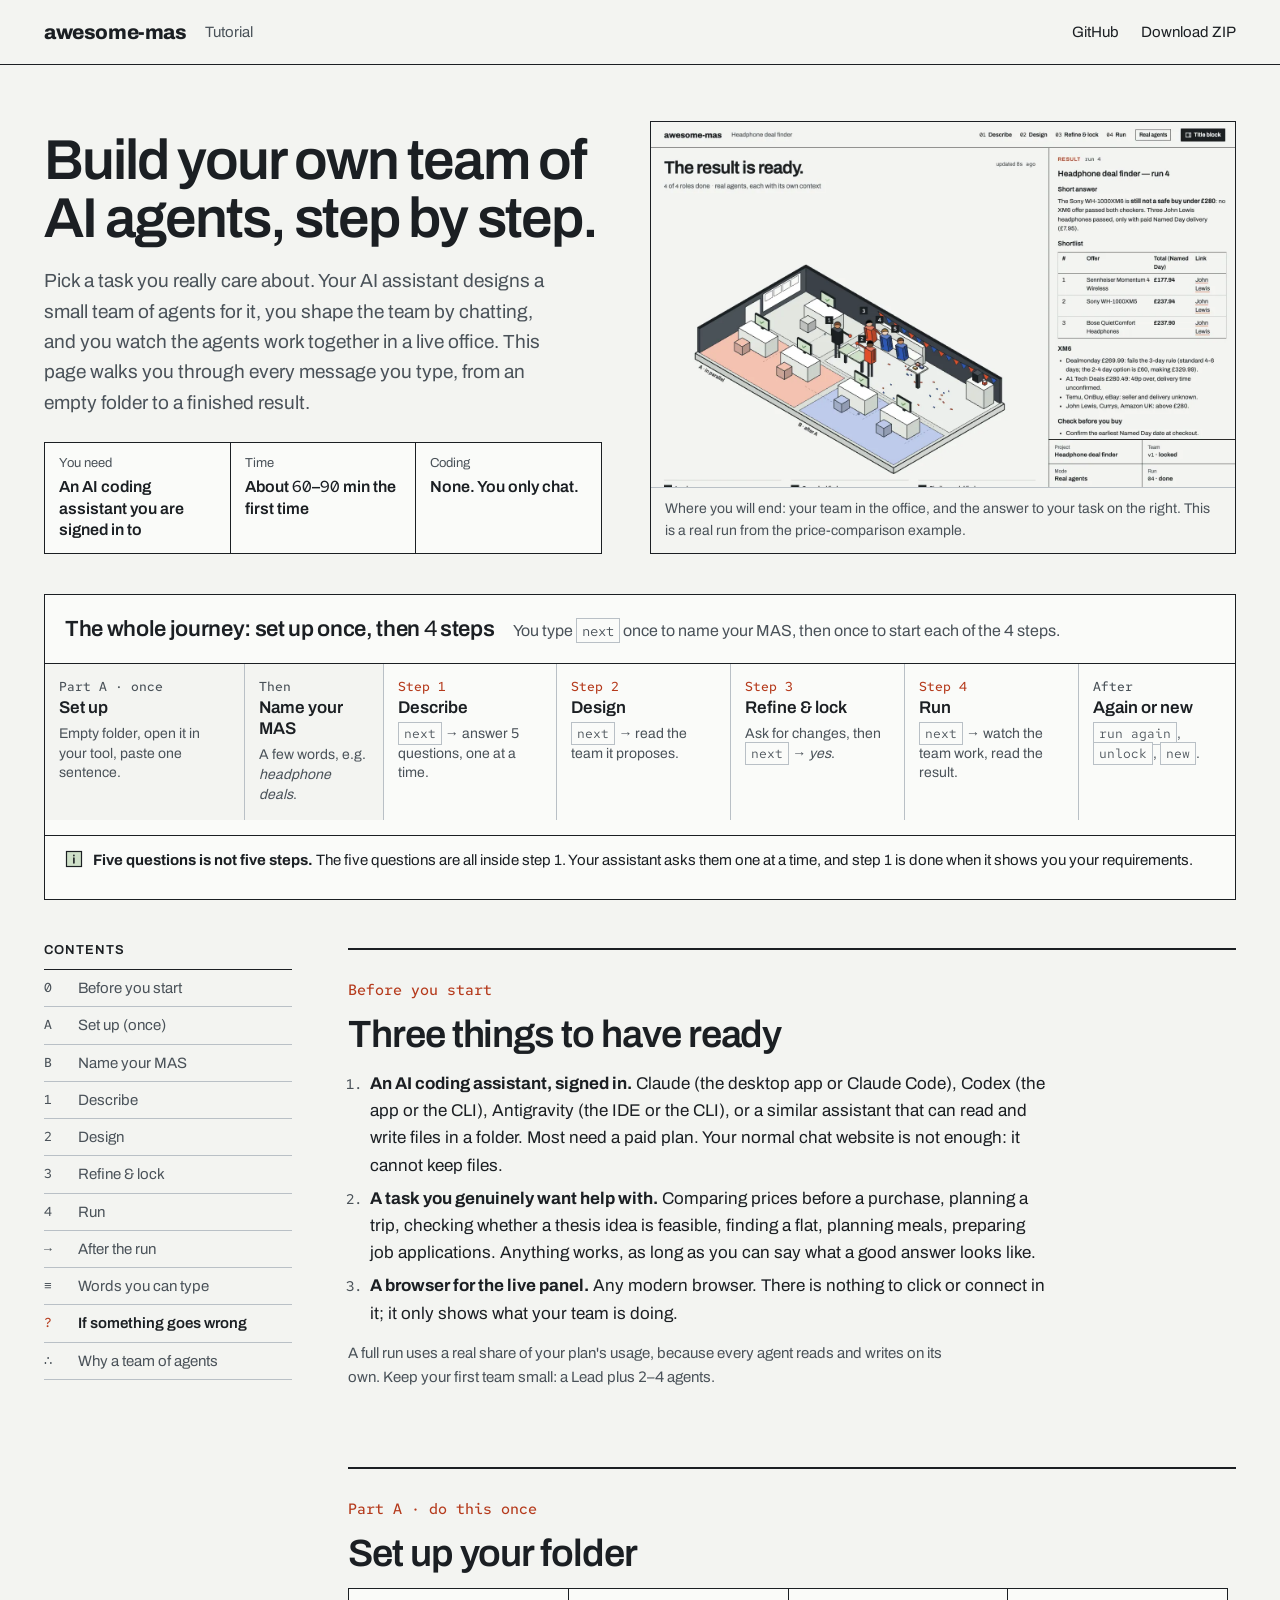
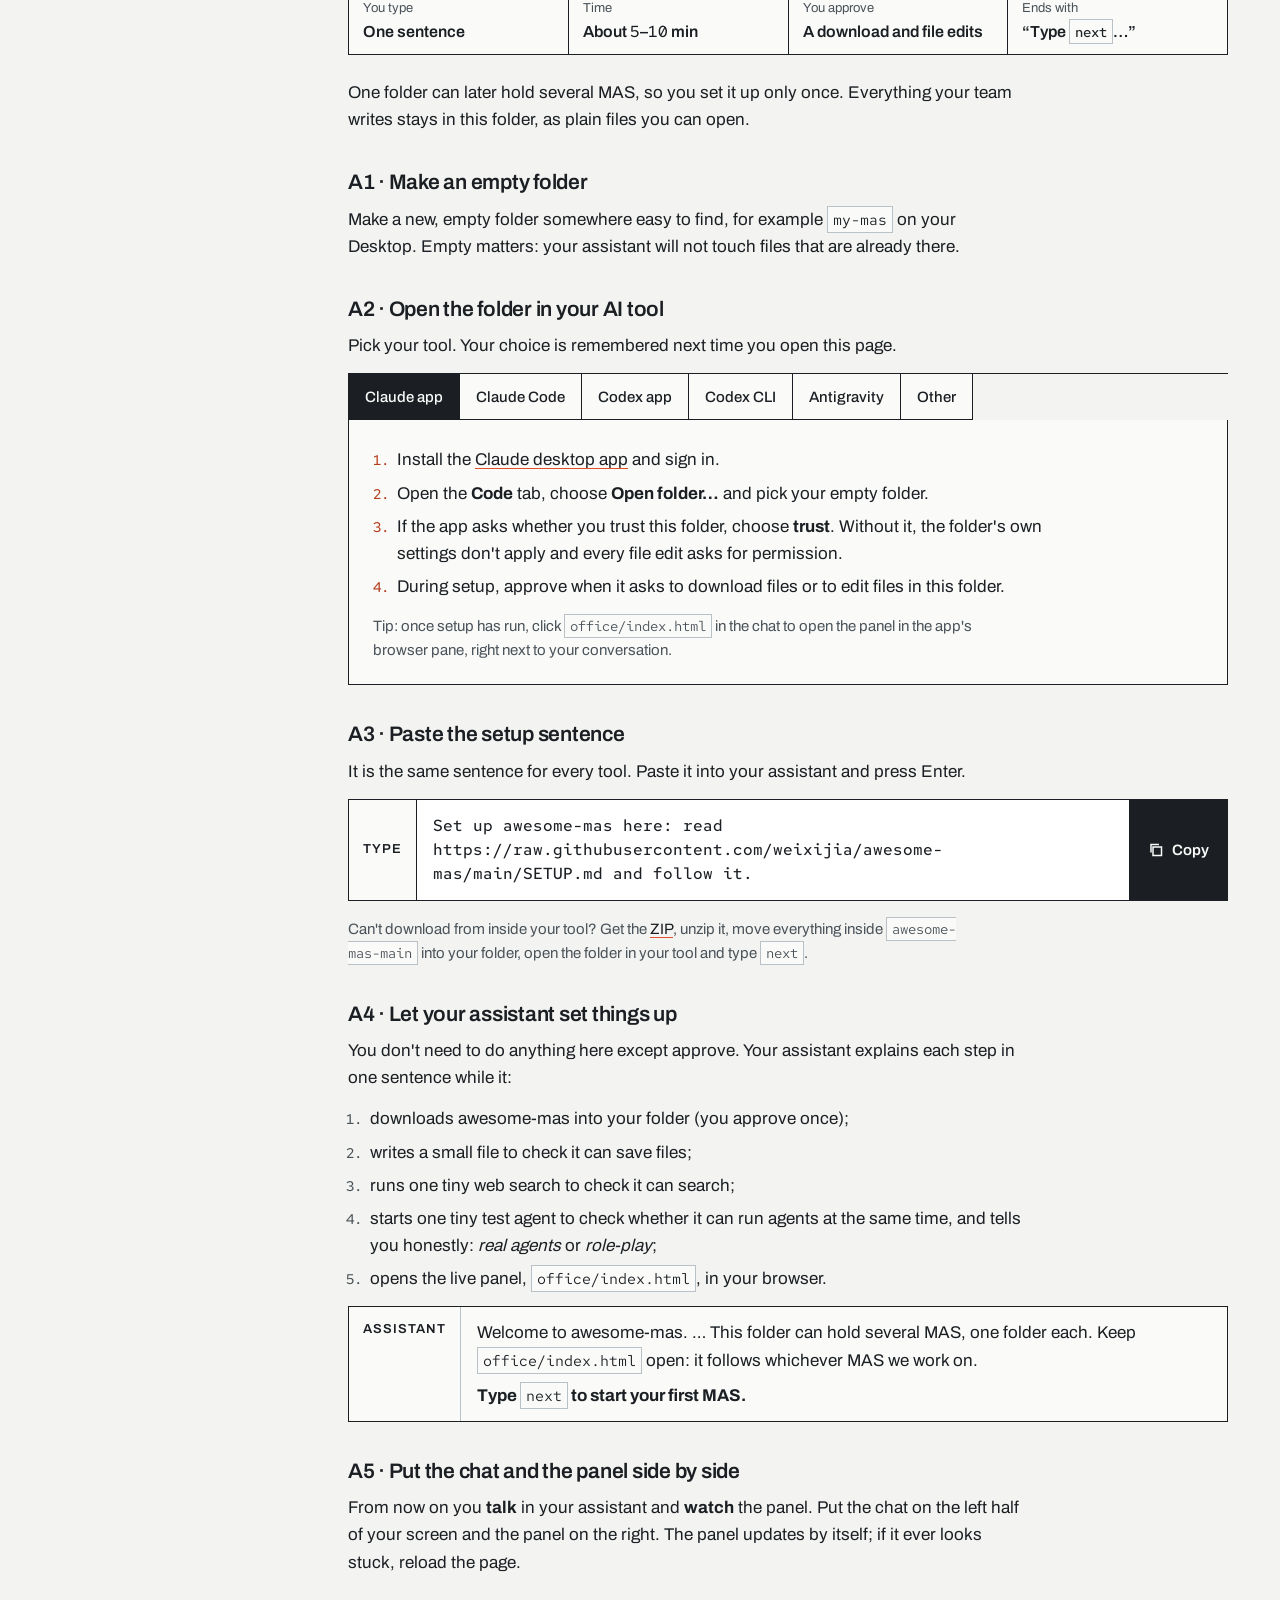
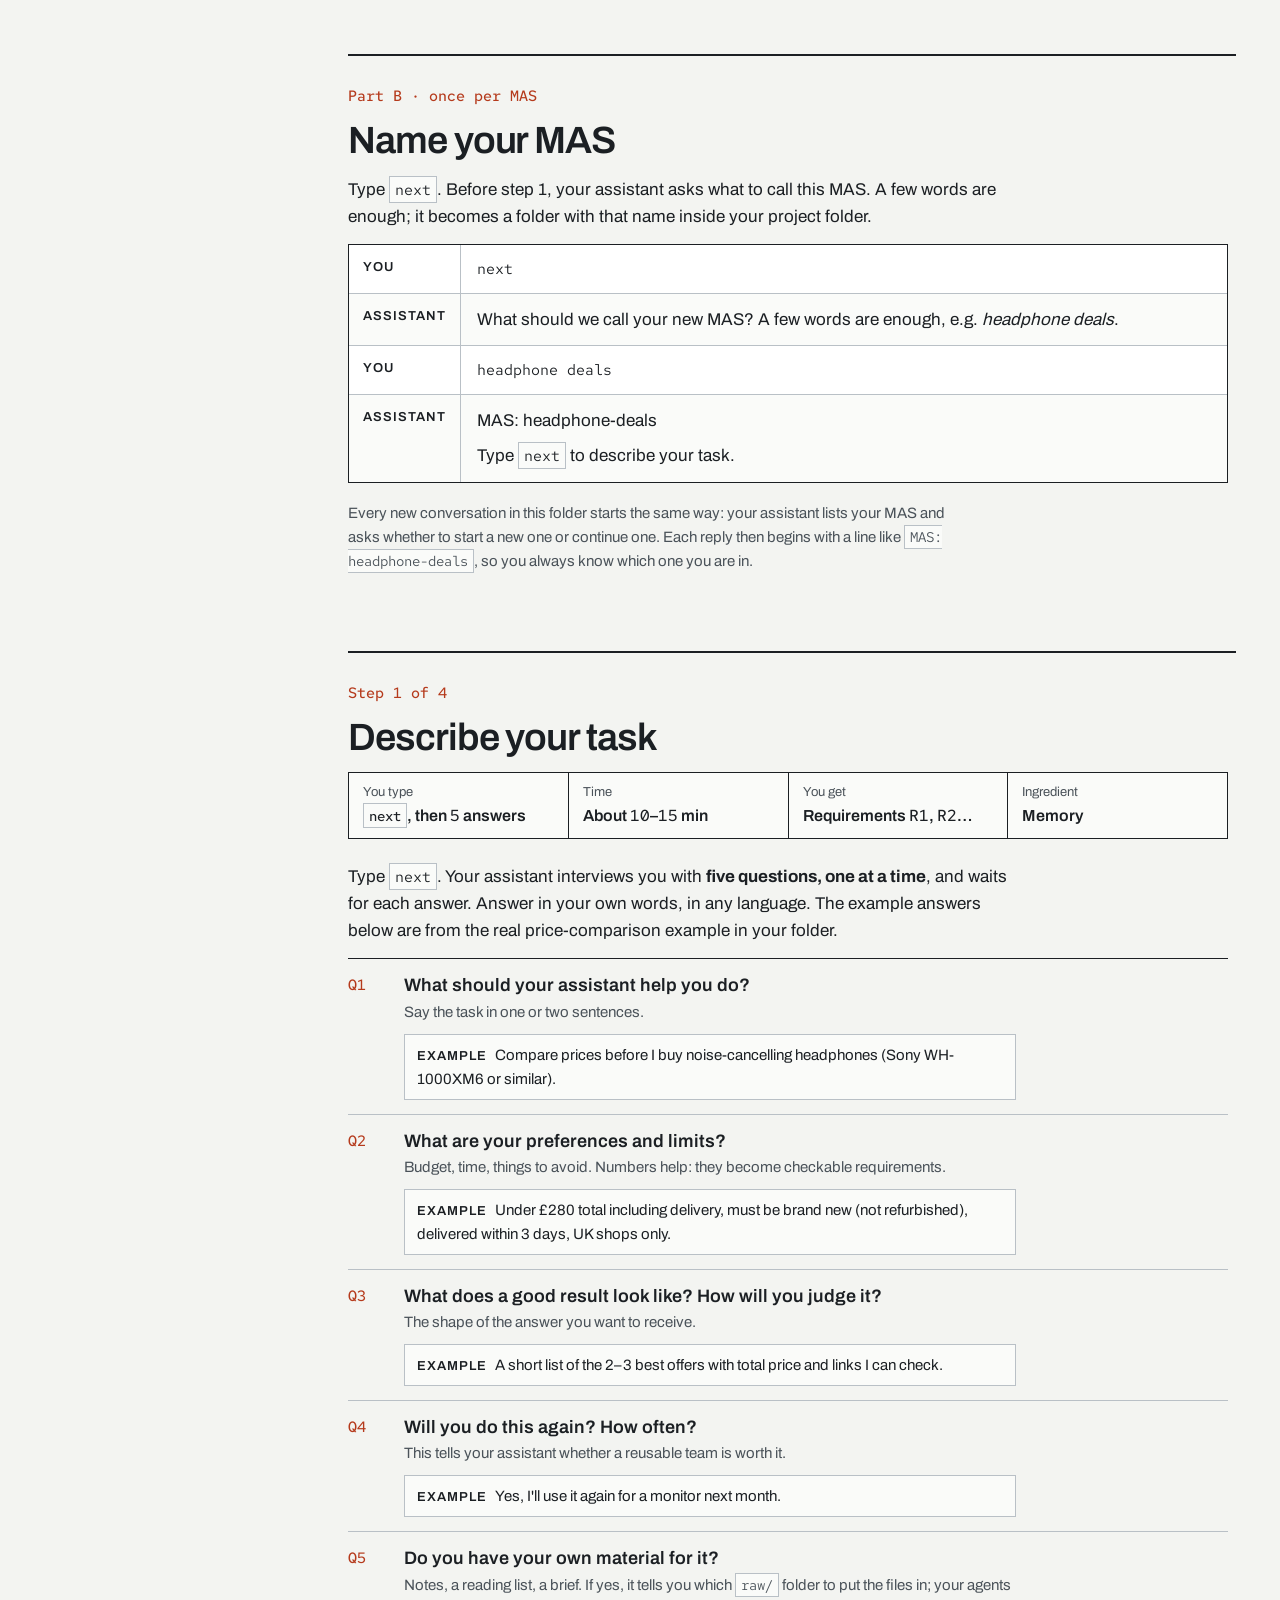
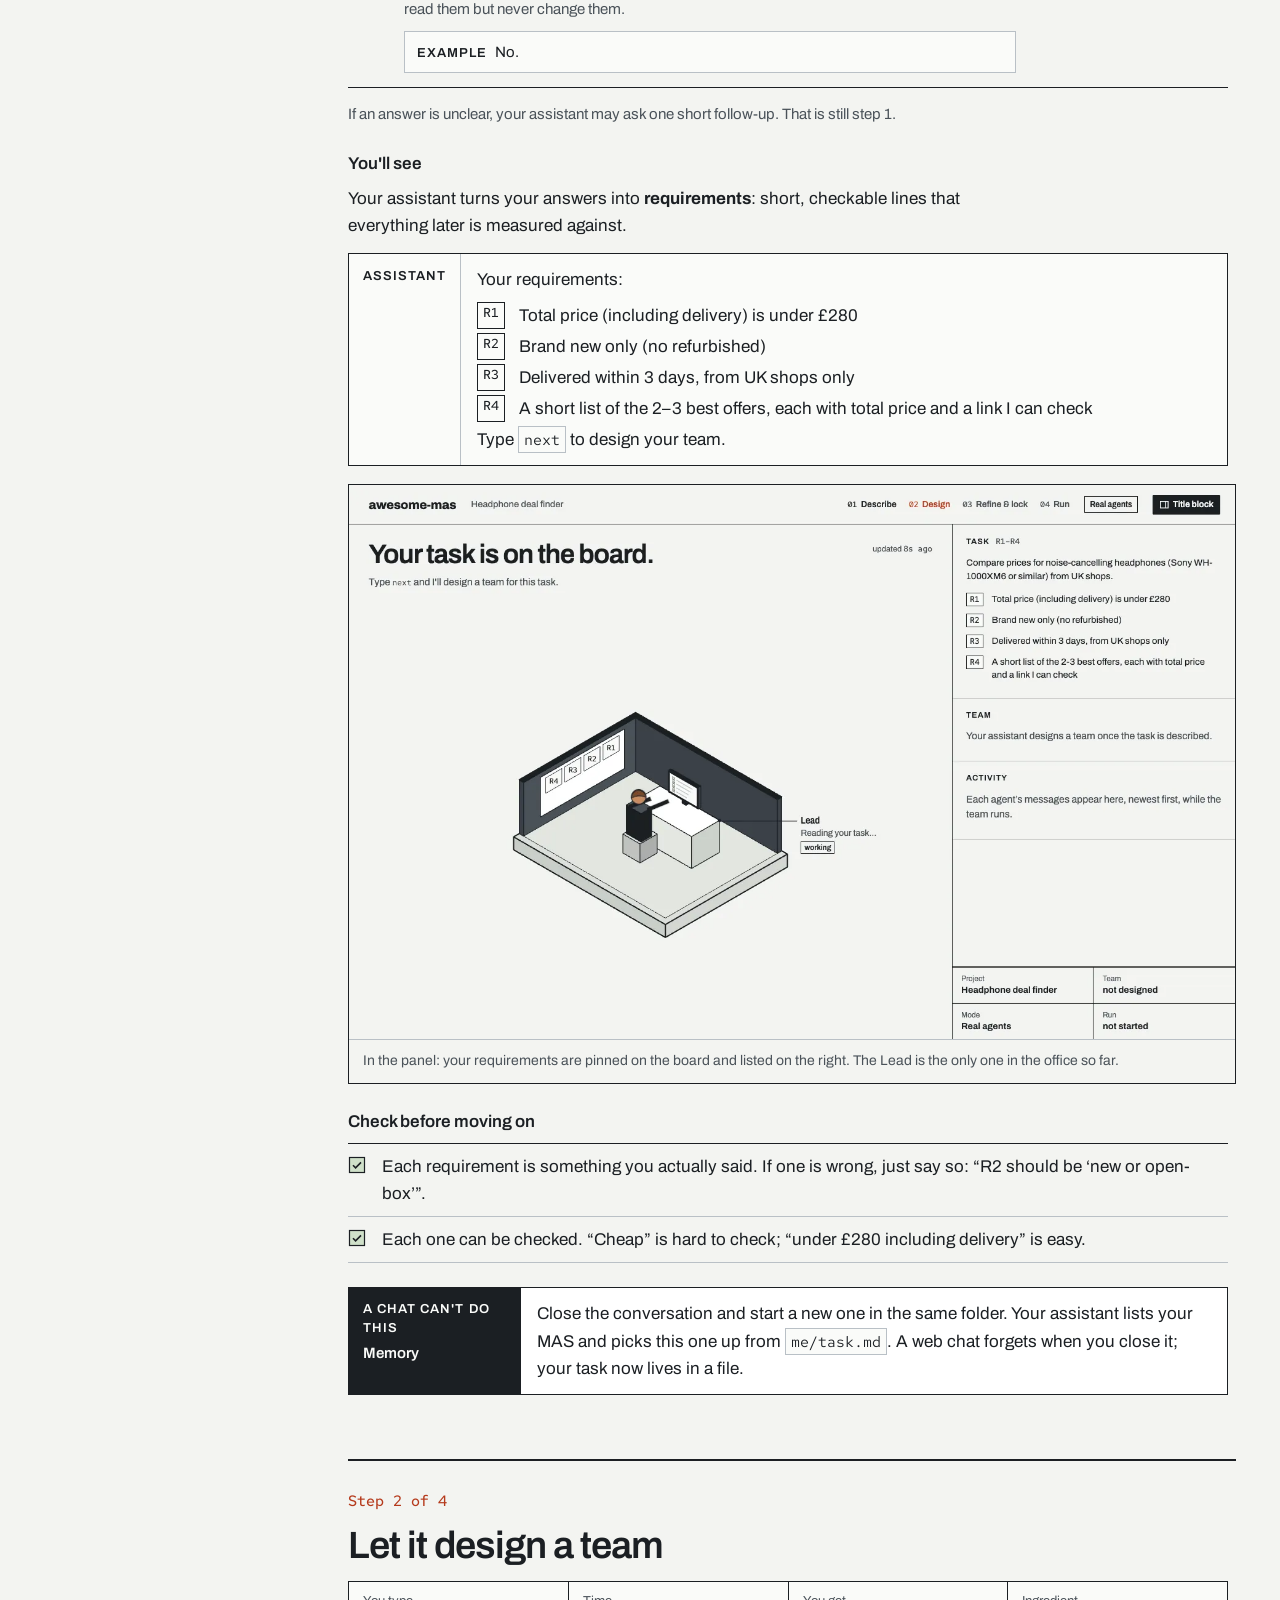
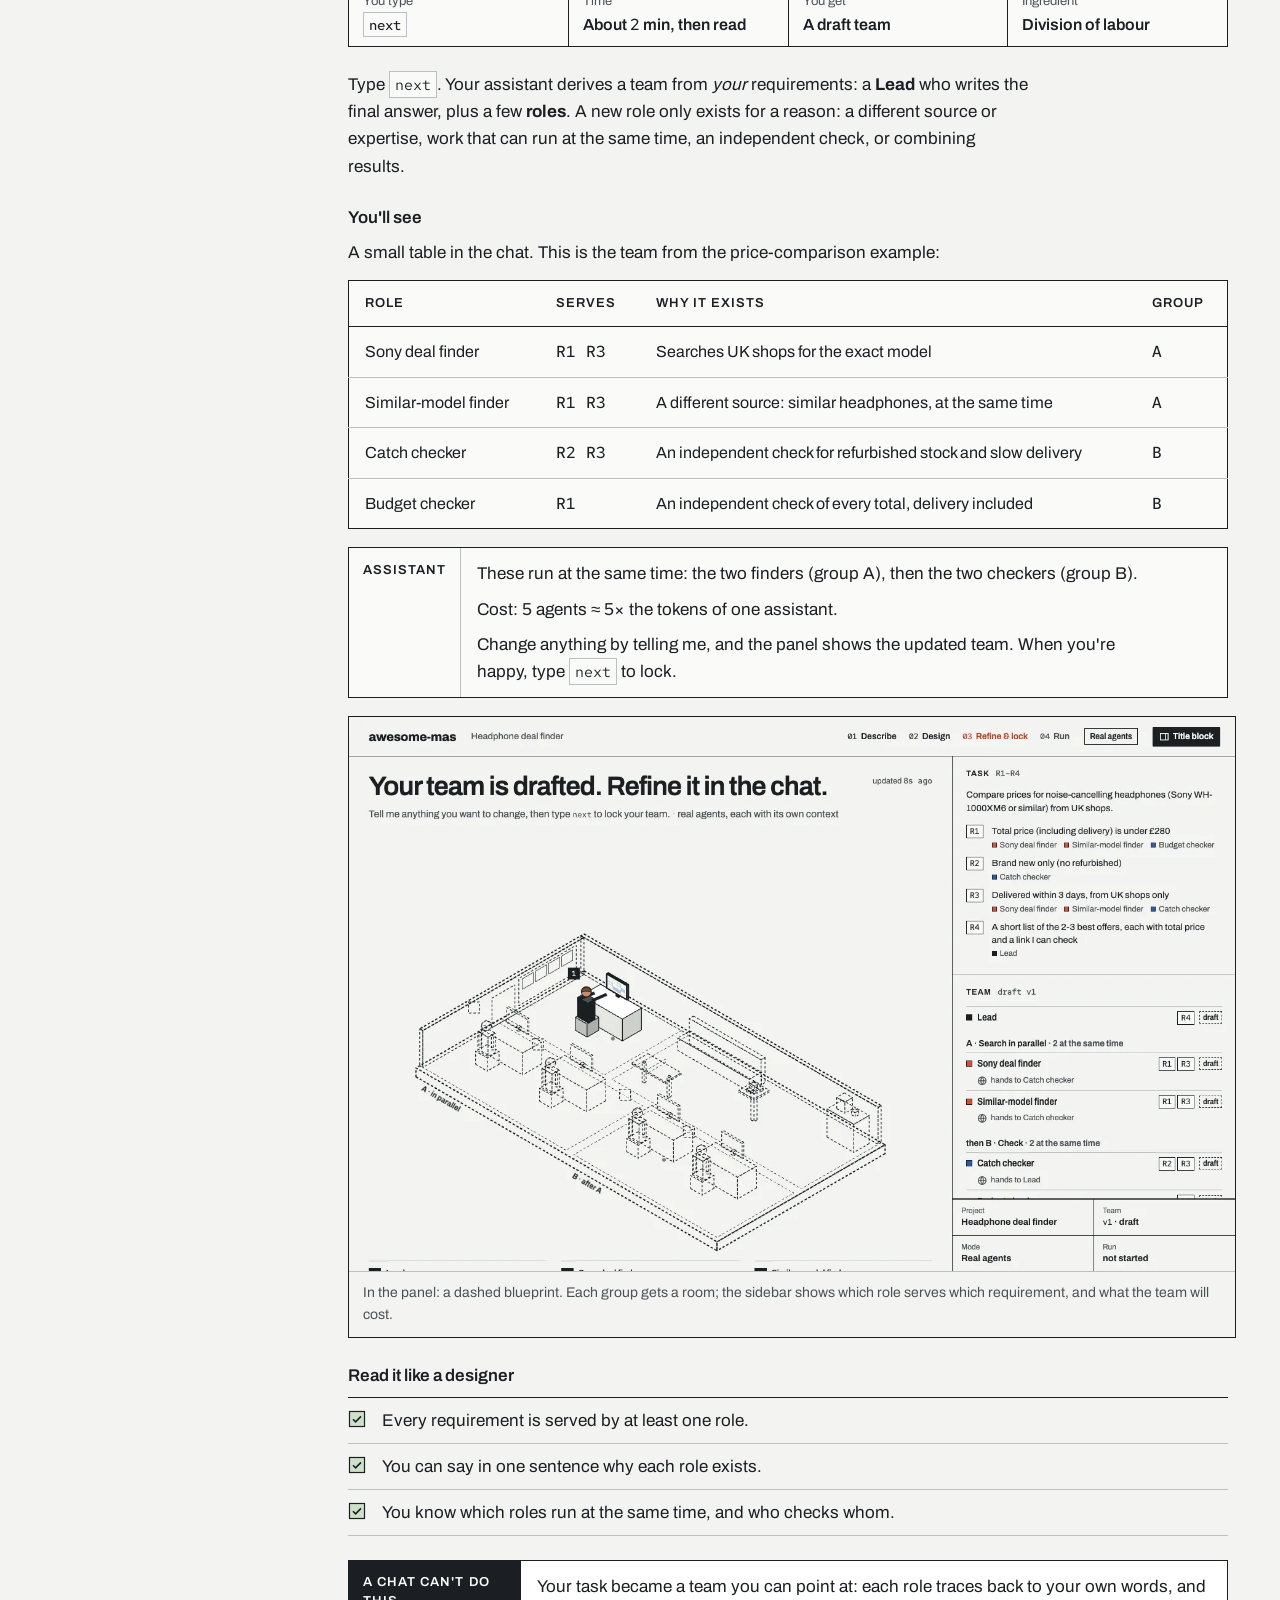
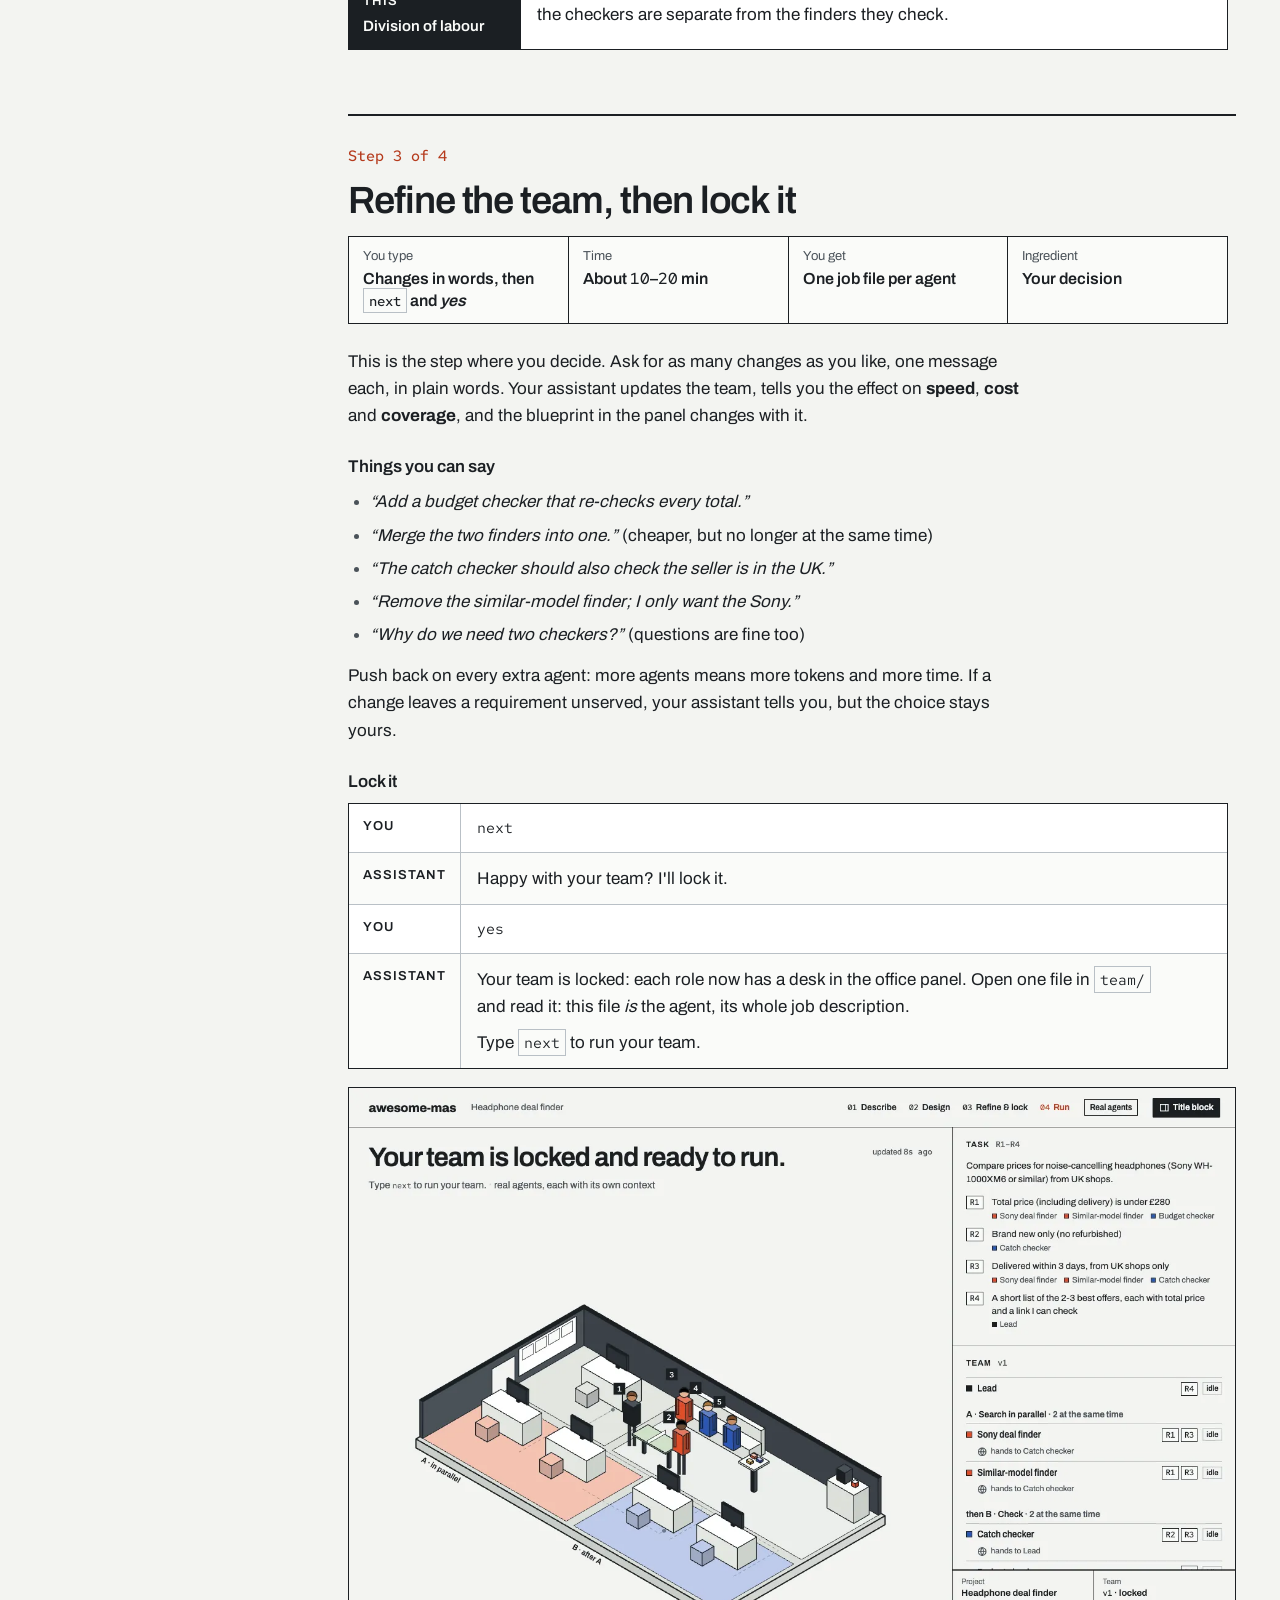
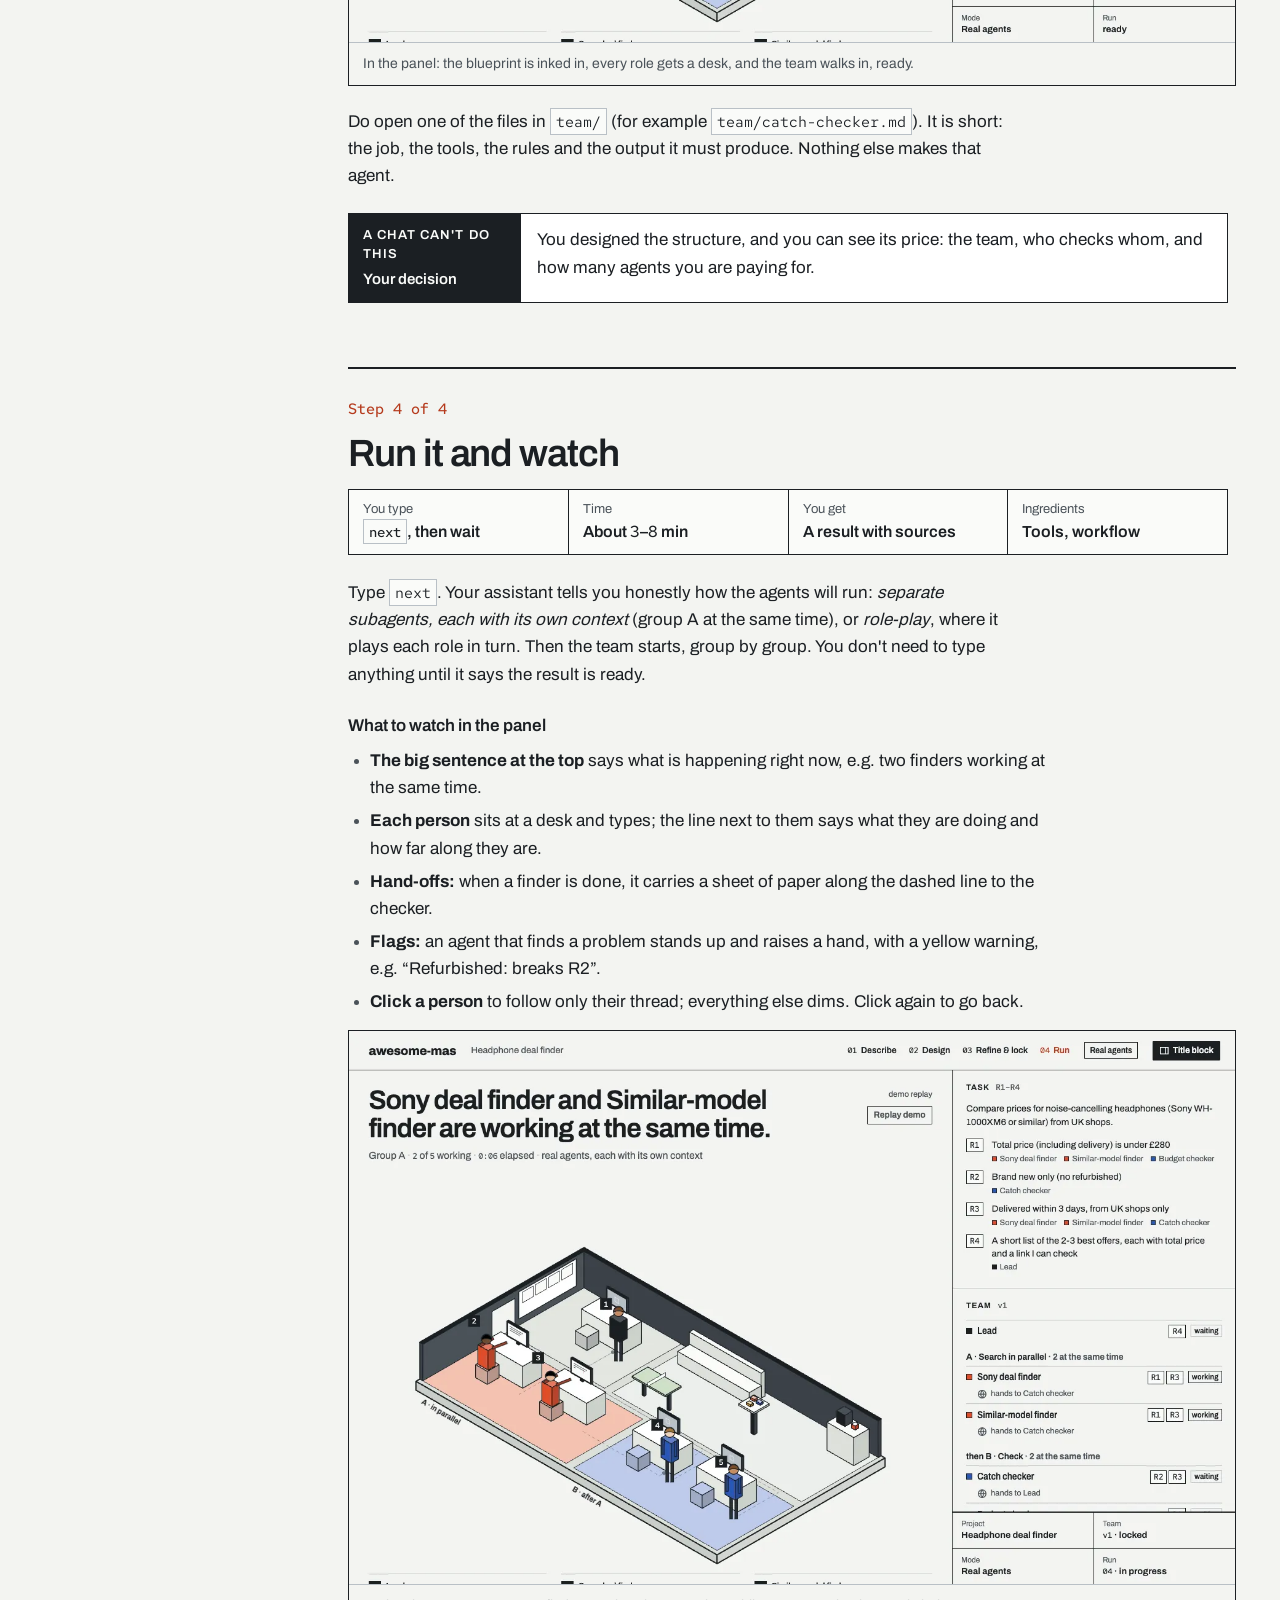
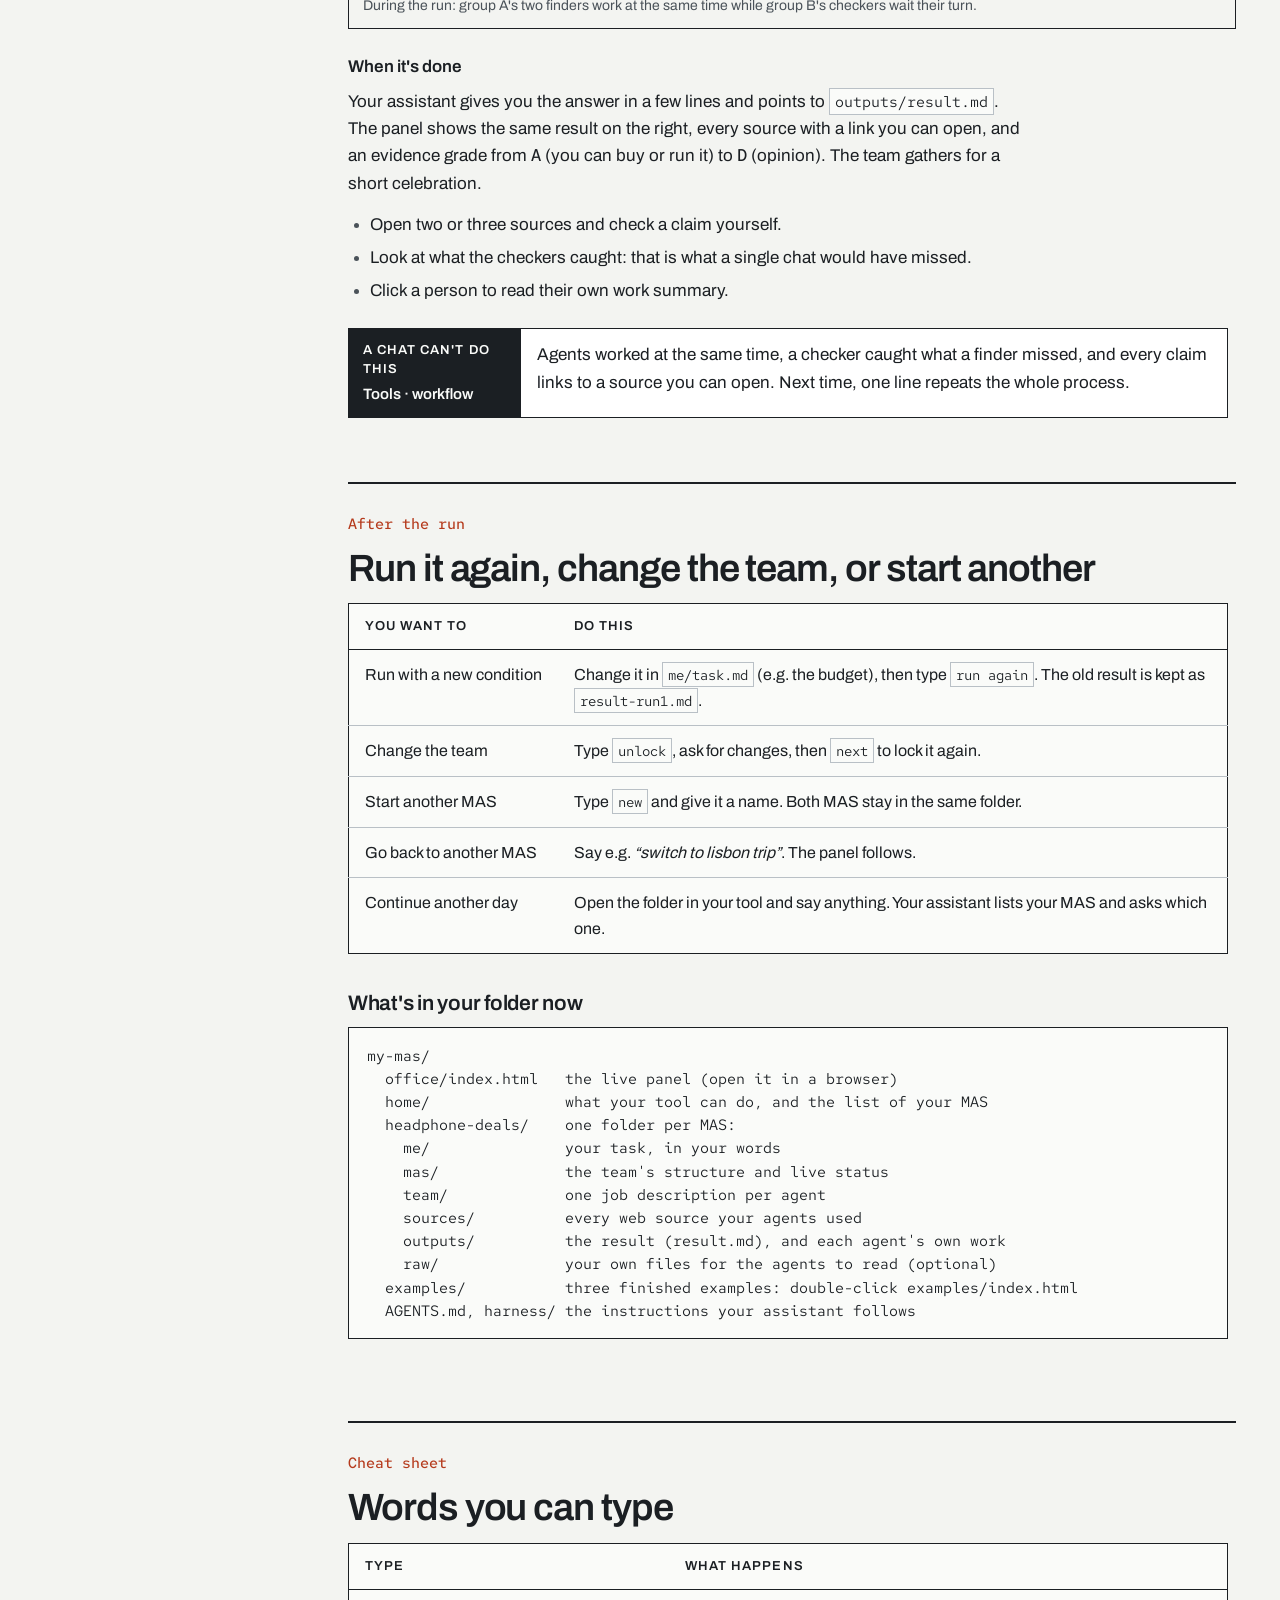
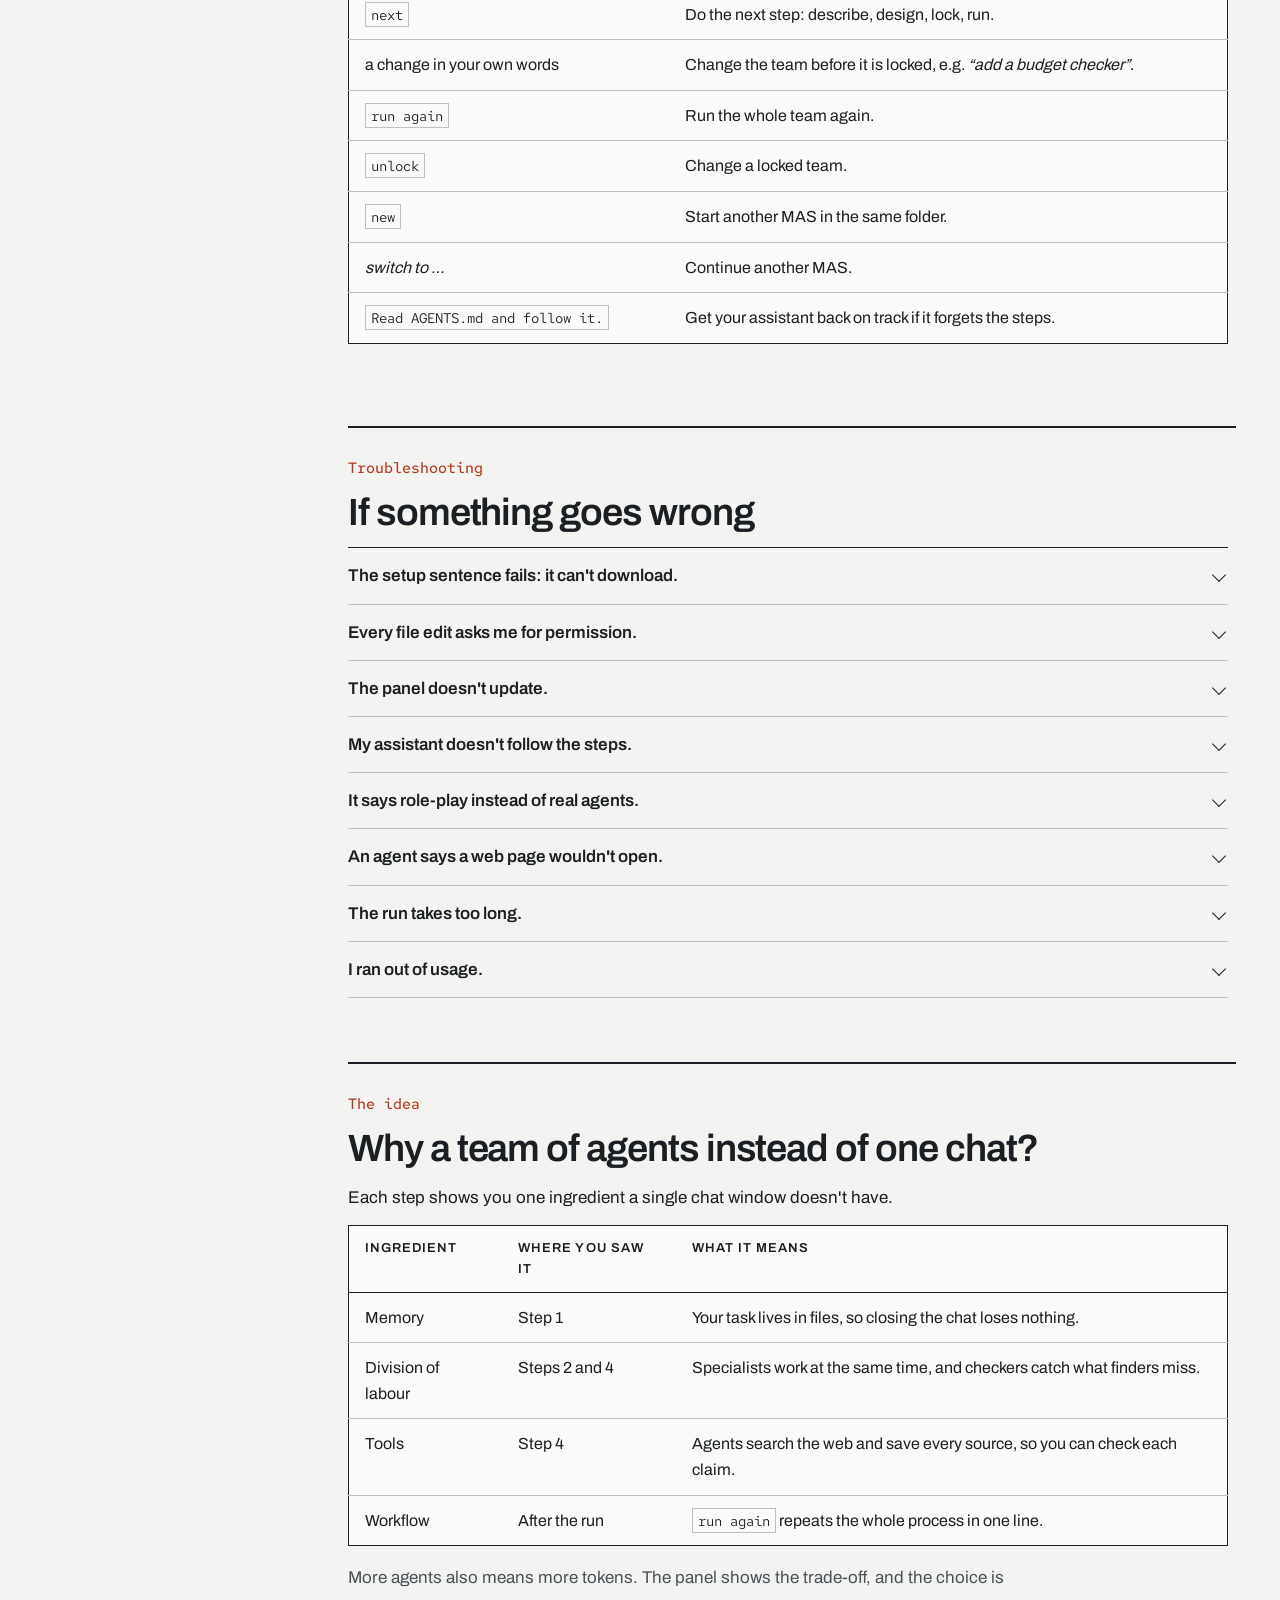
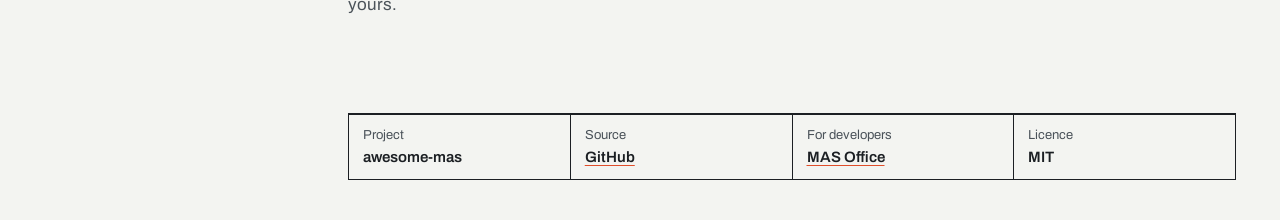
==== docs/index.html @ ae22dc88 "Rewrite the student guide as a step-by-step tutorial The guide now walks through every message a stu" ====
<!doctype html>
<html lang="en">
<head>
<meta charset="utf-8">
<meta name="viewport" content="width=device-width, initial-scale=1">
<title>awesome-mas · Tutorial</title>
<meta name="description" content="A step-by-step tutorial: set up awesome-mas once, then four steps to design and run your own team of AI agents for any task, with the AI tool you already use.">
<style>
  @font-face { font-family: "Archivo"; src: url("fonts/archivo-latin-wdth-normal.woff2") format("woff2"); font-weight: 100 900; font-stretch: 62% 125%; font-display: swap; unicode-range: U+0000-00FF, U+0131, U+0152-0153, U+02BB-02BC, U+02C6, U+02DA, U+02DC, U+0304, U+0308, U+0329, U+2000-206F, U+20AC, U+2122, U+2191, U+2193, U+2212, U+2215, U+FEFF, U+FFFD; }
  @font-face { font-family: "Archivo"; src: url("fonts/archivo-latin-ext-wdth-normal.woff2") format("woff2"); font-weight: 100 900; font-stretch: 62% 125%; font-display: swap; unicode-range: U+0100-02BA, U+02BD-02C5, U+02C7-02CC, U+02CE-02D7, U+02DD-02FF, U+0304, U+0308, U+0329, U+1D00-1DBF, U+1E00-1E9F, U+1EF2-1EFF, U+2020, U+20A0-20AB, U+20AD-20C0, U+2113, U+2C60-2C7F, U+A720-A7FF; }
  @font-face { font-family: "Red Hat Mono"; src: url("fonts/red-hat-mono-latin-400-normal.woff2") format("woff2"); font-weight: 400; font-display: swap; }
  @font-face { font-family: "Red Hat Mono"; src: url("fonts/red-hat-mono-latin-500-normal.woff2") format("woff2"); font-weight: 500; font-display: swap; }
  :root {
    --sheet: #F3F4F1; --paper: #FAFBF9; --white: #FFFFFF; --ink: #1B1F23; --ink-2: #4A5259; --hair: #B9C0C6;
    --verm: #E04E2A; --verm-ink: #B53A1C; --verm-t: #F4C2B1; --cobalt: #2B57B5; --cobalt-t: #BDCBEA;
    --ochre: #D89A12; --ochre-t: #F3DCA6; --sage: #5E8C57; --sage-t: #CFE0C9;
    --sans: "Archivo", "PingFang SC", "Hiragino Sans GB", "Microsoft YaHei", "Noto Sans CJK SC", sans-serif;
    --mono: "Red Hat Mono", ui-monospace, Menlo, Consolas, "PingFang SC", "Microsoft YaHei", monospace;
    --ease: cubic-bezier(.16, 1, .3, 1);
    --rail: 248px; --measure: 68ch;
    color-scheme: light;
  }
  * { box-sizing: border-box; }
  html { background: var(--sheet); scroll-padding-top: 84px; }
  body { margin: 0; color: var(--ink); font: 400 17px/1.6 var(--sans); }
  ::selection { background: var(--verm-t); color: var(--ink); }
  * { scrollbar-width: thin; scrollbar-color: var(--hair) transparent; }
  a { color: var(--ink); text-decoration: underline; text-decoration-color: var(--verm); text-decoration-thickness: 1px; text-underline-offset: 3px; }
  a:hover { color: var(--verm-ink); }
  :focus-visible { outline: 2px solid var(--verm); outline-offset: 2px; }
  code, kbd { font: 400 .9em/1 var(--mono); background: var(--paper); border: 1px solid var(--hair); padding: 2px 5px; overflow-wrap: anywhere; }
  .num { font-family: var(--mono); font-weight: 500; font-variant-numeric: tabular-nums; }
  .wrap { max-width: 1240px; margin: 0 auto; padding: 0 24px; }

  /* top rule */
  .rule { position: sticky; top: 0; z-index: 10; background: var(--sheet); border-bottom: 1px solid var(--ink); }
  .rule .wrap { display: flex; align-items: center; gap: 18px; height: 64px; }
  .wm { font-weight: 800; font-size: 20px; letter-spacing: -.02em; text-decoration: none; }
  .wm-sub { font-size: 15px; color: var(--ink-2); }
  .rule nav { margin-left: auto; display: flex; gap: 22px; font-size: 15px; align-items: center; }
  .rule nav a { text-decoration: none; }
  .rule nav a:hover { text-decoration: underline; text-decoration-color: var(--verm); }

  /* opening */
  .opening { display: grid; grid-template-columns: minmax(0, 1fr) minmax(0, 1.05fr); gap: 48px; align-items: end; padding: 56px 0 40px; }
  h1 { font-weight: 600; font-size: clamp(36px, 4.4vw, 58px); line-height: 1.03; letter-spacing: -.035em; margin: 0 0 18px; text-wrap: balance; }
  .lede { font-size: 19px; color: var(--ink-2); margin: 0 0 24px; max-width: 46ch; }
  .shot { margin: 0; border: 1px solid var(--ink); background: var(--white); }
  .shot img { display: block; width: 100%; height: auto; }
  .shot figcaption { border-top: 1px solid var(--hair); padding: 10px 14px; font-size: 14px; color: var(--ink-2); background: var(--sheet); }
  .facts { display: grid; grid-template-columns: repeat(3, 1fr); border-top: 1px solid var(--ink); border-left: 1px solid var(--ink); margin: 0; }
  .facts div { border-right: 1px solid var(--ink); border-bottom: 1px solid var(--ink); padding: 10px 14px 12px; background: var(--paper); }
  .facts dt { font-size: 13px; color: var(--ink-2); }
  .facts dd { margin: 2px 0 0; font-weight: 600; font-size: 16px; line-height: 1.35; }

  /* the route: answers "how many steps?" */
  .route { border: 1px solid var(--ink); background: var(--paper); margin: 0 0 8px; }
  .route-head { display: flex; flex-wrap: wrap; gap: 6px 18px; align-items: baseline; padding: 16px 20px; border-bottom: 1px solid var(--ink); }
  .route-head h2 { margin: 0; font-size: 22px; font-weight: 600; letter-spacing: -.015em; }
  .route-head p { margin: 0; color: var(--ink-2); font-size: 16px; }
  .route ol { list-style: none; margin: 0; padding: 0; display: grid; grid-template-columns: 1.15fr .8fr repeat(4, 1fr) .9fr; }
  .route li { border-right: 1px solid var(--hair); min-width: 0; }
  .route li:last-child { border-right: 0; }
  .route li.once { background: var(--sheet); }
  .route a { display: block; height: 100%; padding: 14px 14px 16px; text-decoration: none; }
  .route a:hover { background: var(--white); }
  .route a:hover .r-t { text-decoration: underline; text-decoration-color: var(--verm); }
  .r-n { display: block; font: 500 13px var(--mono); color: var(--verm-ink); }
  .route li.once .r-n, .route li.after .r-n { color: var(--ink-2); }
  .r-t { display: block; font-weight: 600; font-size: 17px; line-height: 1.25; margin: 2px 0 6px; }
  .r-d { display: block; font-size: 14px; color: var(--ink-2); line-height: 1.4; }
  .r-d code { font-size: 12.5px; }
  .route-foot { border-top: 1px solid var(--ink); padding: 12px 20px; font-size: 15px; display: flex; gap: 10px; align-items: flex-start; }
  .route-foot svg { flex: none; width: 18px; height: 18px; margin-top: 2px; }

  /* body: contents rail + article */
  .body { display: grid; grid-template-columns: var(--rail) minmax(0, 1fr); gap: 56px; padding-top: 32px; }
  .toc { position: sticky; top: 88px; align-self: start; max-height: calc(100vh - 104px); overflow: auto; padding-bottom: 24px; }
  .toc-label { font-size: 13px; font-weight: 600; letter-spacing: .08em; text-transform: uppercase; padding-bottom: 8px; border-bottom: 1px solid var(--ink); margin: 0; }
  .toc ol { list-style: none; margin: 0; padding: 0; }
  .toc li a { display: grid; grid-template-columns: 30px 1fr; gap: 4px; padding: 8px 0 8px; border-bottom: 1px solid var(--hair); text-decoration: none; font-size: 15px; line-height: 1.35; color: var(--ink-2); }
  .toc li a .num { font-size: 13px; padding-top: 1px; }
  .toc li a:hover { color: var(--ink); }
  .toc li a[aria-current="true"] { color: var(--ink); font-weight: 600; }
  .toc li a[aria-current="true"] .num { color: var(--verm-ink); }
  .toc .sub a { padding-left: 0; font-size: 14px; }

  article { min-width: 0; }
  .part { padding: 8px 0 56px; border-top: 2px solid var(--ink); margin-top: 8px; }
  .part:first-child { border-top: 0; margin-top: 0; padding-top: 0; }
  .part > header { padding-top: 22px; }
  .p-n { font: 500 15px var(--mono); color: var(--verm-ink); margin: 0 0 4px; }
  .part h2 { font-size: clamp(28px, 3vw, 38px); font-weight: 600; letter-spacing: -.028em; line-height: 1.1; margin: 0 0 14px; text-wrap: balance; }
  .part h3 { font-size: 21px; font-weight: 600; letter-spacing: -.012em; line-height: 1.25; margin: 36px 0 10px; }
  .part h4 { font-size: 17px; font-weight: 600; margin: 24px 0 8px; }
  .part p, .part li { max-width: var(--measure); }
  .part p { margin: 0 0 14px; }
  .part ul, .part ol { margin: 0 0 14px; padding-left: 22px; }
  .part li { margin: 6px 0; }
  .part li::marker { font: 500 14px var(--mono); color: var(--ink-2); }
  .quiet { color: var(--ink-2); }
  .small { font-size: 15px; }

  /* the step's "at a glance" ruled strip */
  .glance { display: grid; grid-template-columns: repeat(4, minmax(0, 1fr)); border-top: 1px solid var(--ink); border-left: 1px solid var(--ink); margin: 6px 0 24px; max-width: 880px; }
  .glance div { border-right: 1px solid var(--ink); border-bottom: 1px solid var(--ink); padding: 9px 14px 11px; background: var(--paper); min-width: 0; }
  .glance dt { font-size: 13px; color: var(--ink-2); }
  .glance dd { margin: 2px 0 0; font-weight: 600; font-size: 16px; line-height: 1.35; }
  .glance dd code { font-weight: 500; }

  /* "type this" block */
  .type { display: flex; align-items: stretch; border: 1px solid var(--ink); background: var(--white); max-width: 880px; margin: 0 0 16px; }
  .type-k { flex: none; display: flex; align-items: center; padding: 0 14px; border-right: 1px solid var(--ink); font-size: 13px; font-weight: 600; letter-spacing: .08em; text-transform: uppercase; background: var(--paper); }
  .type-v { flex: 1; min-width: 0; padding: 14px 16px; font: 500 16px/1.5 var(--mono); overflow-wrap: anywhere; }
  .copy { flex: none; display: inline-flex; align-items: center; gap: 8px; border: 0; border-left: 1px solid var(--ink); background: var(--ink); color: var(--paper); padding: 0 18px; min-height: 48px; font: 600 15px var(--sans); cursor: pointer; }
  .copy:hover { background: #2E343A; }
  .copy svg { width: 16px; height: 16px; }

  /* a short exchange in the chat */
  .chat { border: 1px solid var(--ink); background: var(--paper); max-width: 880px; margin: 0 0 18px; }
  .chat-row { display: grid; grid-template-columns: 112px minmax(0, 1fr); border-bottom: 1px solid var(--hair); }
  .chat-row:last-child { border-bottom: 0; }
  .who { padding: 12px 14px; font-size: 13px; font-weight: 600; letter-spacing: .08em; text-transform: uppercase; border-right: 1px solid var(--hair); }
  .chat-row.you .who { background: var(--white); }
  .chat-row.you .said { background: var(--white); font-family: var(--mono); font-size: 15px; }
  .said { padding: 12px 16px; min-width: 0; }
  .said p { margin: 0 0 8px; }
  .said p:last-child { margin-bottom: 0; }
  .said .reqs { list-style: none; padding: 0; margin: 6px 0 0; }
  .said .reqs li { display: grid; grid-template-columns: 34px 1fr; gap: 8px; margin: 4px 0; }
  .rid { font: 500 13px/20px var(--mono); border: 1px solid var(--ink); padding: 0 5px; background: var(--paper); justify-self: start; }

  /* the five questions */
  .qs { list-style: none; padding: 0 !important; margin: 0 0 18px; border-top: 1px solid var(--ink); max-width: 880px; counter-reset: q; }
  .qs > li { display: grid; grid-template-columns: 56px minmax(0, 1fr); border-bottom: 1px solid var(--hair); margin: 0; max-width: none; padding: 14px 0; }
  .qs > li:last-child { border-bottom: 1px solid var(--ink); }
  .q-n { font: 500 15px var(--mono); color: var(--verm-ink); padding-top: 2px; }
  .part .q-t { font-weight: 600; font-size: 18px; line-height: 1.35; margin: 0 0 2px; }
  .part .q-h { color: var(--ink-2); font-size: 15px; margin: 0 0 10px; }
  .part .q-ex { font-size: 15px; margin: 0; padding: 8px 12px; background: var(--paper); border: 1px solid var(--hair); }
  .q-ex b { font-weight: 600; font-size: 13px; letter-spacing: .08em; text-transform: uppercase; margin-right: 8px; }

  /* a panel picture inside a step */
  .see { max-width: 980px; margin: 4px 0 22px; }

  /* check before moving on */
  .check { list-style: none; padding: 0 !important; margin: 0 0 18px; max-width: 880px; border-top: 1px solid var(--ink); }
  .check li { display: grid; grid-template-columns: 26px 1fr; gap: 8px; padding: 9px 0; border-bottom: 1px solid var(--hair); margin: 0; max-width: none; }
  .check svg { width: 18px; height: 18px; margin-top: 3px; }

  /* one moment per step that a chat can't do */
  .moment { display: grid; grid-template-columns: 172px minmax(0, 1fr); border: 1px solid var(--ink); max-width: 880px; margin: 24px 0 0; }
  .moment-k { background: var(--ink); color: var(--paper); padding: 12px 14px; font-size: 13px; font-weight: 600; letter-spacing: .08em; text-transform: uppercase; line-height: 1.4; }
  .moment-k .ing { display: block; margin-top: 6px; letter-spacing: 0; text-transform: none; font-size: 15px; }
  .moment p { margin: 0; max-width: none; }
  .moment p:not(.moment-k) { padding: 12px 16px; background: var(--white); }

  /* tool tabs */
  .tabs { display: flex; flex-wrap: wrap; border-top: 1px solid var(--ink); border-left: 1px solid var(--ink); max-width: 880px; }
  .tab { border: 0; border-right: 1px solid var(--ink); border-bottom: 1px solid var(--ink); background: var(--paper); color: var(--ink); font: 500 15px var(--sans); padding: 12px 16px; cursor: pointer; min-height: 46px; }
  .tab:hover { background: var(--white); }
  .tab[aria-selected="true"] { background: var(--ink); color: var(--paper); }
  .panel { border: 1px solid var(--ink); border-top: 0; background: var(--paper); padding: 20px 24px 8px; max-width: 880px; margin-bottom: 18px; }
  .panel[hidden] { display: none; }
  .panel ol { padding-left: 24px; }
  .panel li::marker { color: var(--verm-ink); }

  table { width: 100%; max-width: 880px; border-collapse: collapse; background: var(--paper); border: 1px solid var(--ink); margin: 0 0 18px; font-size: 16px; }
  th, td { text-align: left; padding: 12px 16px; border-bottom: 1px solid var(--hair); vertical-align: top; }
  th { font-size: 13px; font-weight: 600; letter-spacing: .08em; text-transform: uppercase; border-bottom: 1px solid var(--ink); }
  tbody tr:last-child td { border-bottom: 0; }
  .t-key td:first-child { white-space: nowrap; }

  pre.tree { font: 400 14.5px/1.6 var(--mono); background: var(--paper); border: 1px solid var(--ink); padding: 16px 18px; overflow-x: auto; max-width: 880px; margin: 0 0 18px; }

  details { border-bottom: 1px solid var(--hair); max-width: 880px; }
  details:first-of-type { border-top: 1px solid var(--ink); }
  summary { cursor: pointer; font-weight: 600; font-size: 17px; padding: 14px 28px 14px 0; position: relative; list-style: none; }
  summary::-webkit-details-marker { display: none; }
  summary::after { content: ""; position: absolute; right: 4px; top: 22px; width: 9px; height: 9px; border-right: 1.5px solid var(--ink); border-bottom: 1.5px solid var(--ink); transform: rotate(45deg); transition: transform .25s var(--ease); }
  details[open] summary::after { transform: rotate(-135deg); top: 26px; }
  details > div { padding: 0 0 16px; color: var(--ink-2); }
  details > div p { margin: 0 0 10px; }

  .titleblock { margin: 24px 0 40px; display: grid; grid-template-columns: repeat(4, 1fr); border-top: 2px solid var(--ink); border-left: 1px solid var(--ink); font-size: 13px; }
  .titleblock div { border-right: 1px solid var(--ink); border-bottom: 1px solid var(--ink); padding: 10px 14px; color: var(--ink-2); }
  .titleblock b { display: block; color: var(--ink); font-size: 15px; font-weight: 600; }
  .toast { position: fixed; bottom: 20px; left: 50%; transform: translate(-50%, 8px); background: var(--ink); color: var(--paper); padding: 10px 16px; font-size: 14px; opacity: 0; transition: opacity .25s var(--ease), transform .25s var(--ease); pointer-events: none; z-index: 20; }
  .toast.show { opacity: 1; transform: translate(-50%, 0); }
  .mobile-toc { display: none; }

  @media (max-width: 1100px) {
    .route ol { grid-template-columns: repeat(4, 1fr); }
    .route li { border-bottom: 1px solid var(--hair); }
    .route li:nth-child(4) { border-right: 0; }
    .route li:nth-child(n+5) { border-bottom: 0; }
  }
  @media (max-width: 960px) {
    .opening { grid-template-columns: 1fr; gap: 28px; padding-top: 36px; }
    .body { grid-template-columns: 1fr; gap: 0; }
    .toc { display: none; }
    .mobile-toc { display: block; border: 1px solid var(--ink); background: var(--paper); padding: 4px 16px 6px; margin-bottom: 28px; }
    .mobile-toc summary { font-size: 16px; }
    .mobile-toc ol { margin: 0 0 10px; padding-left: 0; list-style: none; }
    .mobile-toc li { margin: 0; border-top: 1px solid var(--hair); }
    .mobile-toc a { display: block; padding: 8px 0; text-decoration: none; }
    .glance { grid-template-columns: repeat(2, minmax(0, 1fr)); }
  }
  @media (max-width: 640px) {
    .wrap { padding: 0 16px; }
    body { font-size: 16px; }
    .rule .wrap { height: 56px; }
    .wm-sub { display: none; }
    .rule nav { gap: 16px; font-size: 14px; }
    .lede { font-size: 17px; }
    .facts { grid-template-columns: 1fr; }
    .route ol { grid-template-columns: 1fr 1fr; }
    .route li { border-right: 1px solid var(--hair) !important; border-bottom: 1px solid var(--hair) !important; }
    .route li:nth-child(2n) { border-right: 0 !important; }
    .route li:last-child { border-bottom: 0 !important; grid-column: 1 / -1; }
    .chat-row { grid-template-columns: 1fr; }
    .who { border-right: 0; border-bottom: 1px solid var(--hair); padding: 8px 14px; }
    .qs > li { grid-template-columns: 40px minmax(0, 1fr); }
    .moment { grid-template-columns: 1fr; }
    .type { flex-wrap: wrap; }
    .type-k { padding: 8px 14px; border-right: 0; border-bottom: 1px solid var(--ink); width: 100%; }
    .copy { width: 100%; justify-content: center; border-left: 0; border-top: 1px solid var(--ink); }
    .panel { padding: 16px 16px 4px; }
    th, td { padding: 10px 12px; }
    .t-key td:first-child { white-space: normal; }
    .titleblock { grid-template-columns: 1fr 1fr; }
  }
  @media (prefers-reduced-motion: reduce) {
    *, *::before, *::after { transition: none !important; scroll-behavior: auto !important; }
  }
</style>
</head>
<body>
<header class="rule">
  <div class="wrap">
    <a class="wm" href="#top">awesome-mas</a>
    <span class="wm-sub">Tutorial</span>
    <nav aria-label="Project"><a href="https://github.com/weixijia/awesome-mas">GitHub</a><a href="https://github.com/weixijia/awesome-mas/archive/refs/heads/main.zip">Download ZIP</a></nav>
  </div>
</header>

<main id="top">
  <div class="wrap">
    <div class="opening">
      <div>
        <h1>Build your own team of AI agents, step by step.</h1>
        <p class="lede">Pick a task you really care about. Your AI assistant designs a small team of agents for it, you shape the team by chatting, and you watch the agents work together in a live office. This page walks you through every message you type, from an empty folder to a finished result.</p>
        <dl class="facts">
          <div><dt>You need</dt><dd>An AI coding assistant you are signed in to</dd></div>
          <div><dt>Time</dt><dd>About <span class="num">60</span>–<span class="num">90</span> min the first time</dd></div>
          <div><dt>Coding</dt><dd>None. You only chat.</dd></div>
        </dl>
      </div>
      <figure class="shot">
        <img src="img/step4-result.webp" width="1440" height="900" alt="The awesome-mas panel after a finished run: an axonometric office where five agents gathered at the party table, and on the right the result: a shortlist of three headphone offers with total prices and links.">
        <figcaption>Where you will end: your team in the office, and the answer to your task on the right. This is a real run from the price-comparison example.</figcaption>
      </figure>
    </div>

    <section class="route" aria-labelledby="route-h">
      <div class="route-head">
        <h2 id="route-h">The whole journey: set up once, then <span class="num">4</span> steps</h2>
        <p>You type <code>next</code> once to name your MAS, then once to start each of the <span class="num">4</span> steps.</p>
      </div>
      <ol>
        <li class="once"><a href="#setup"><span class="r-n">Part A · once</span><span class="r-t">Set up</span><span class="r-d">Empty folder, open it in your tool, paste one sentence.</span></a></li>
        <li class="once"><a href="#name"><span class="r-n">Then</span><span class="r-t">Name your MAS</span><span class="r-d">A few words, e.g. <em>headphone deals</em>.</span></a></li>
        <li><a href="#step-1"><span class="r-n">Step 1</span><span class="r-t">Describe</span><span class="r-d"><code>next</code> → answer <span class="num">5</span> questions, one at a time.</span></a></li>
        <li><a href="#step-2"><span class="r-n">Step 2</span><span class="r-t">Design</span><span class="r-d"><code>next</code> → read the team it proposes.</span></a></li>
        <li><a href="#step-3"><span class="r-n">Step 3</span><span class="r-t">Refine &amp; lock</span><span class="r-d">Ask for changes, then <code>next</code> → <em>yes</em>.</span></a></li>
        <li><a href="#step-4"><span class="r-n">Step 4</span><span class="r-t">Run</span><span class="r-d"><code>next</code> → watch the team work, read the result.</span></a></li>
        <li class="after"><a href="#after"><span class="r-n">After</span><span class="r-t">Again or new</span><span class="r-d"><code>run again</code>, <code>unlock</code>, <code>new</code>.</span></a></li>
      </ol>
      <p class="route-foot"><svg viewBox="0 0 18 18" aria-hidden="true"><rect x="1.5" y="1.5" width="15" height="15" fill="#CFE0C9" stroke="#1B1F23" stroke-width="1.2"/><path d="M8.9 8v5M8.9 5.2v.6" stroke="#1B1F23" stroke-width="1.6" stroke-linecap="round"/></svg><span><b>Five questions is not five steps.</b> The five questions are all inside step 1. Your assistant asks them one at a time, and step 1 is done when it shows you your requirements.</span></p>
    </section>

    <div class="body">
      <nav class="toc" aria-label="Contents">
        <p class="toc-label">Contents</p>
        <ol>
          <li><a href="#before"><span class="num">0</span><span>Before you start</span></a></li>
          <li><a href="#setup"><span class="num">A</span><span>Set up (once)</span></a></li>
          <li><a href="#name"><span class="num">B</span><span>Name your MAS</span></a></li>
          <li><a href="#step-1"><span class="num">1</span><span>Describe</span></a></li>
          <li><a href="#step-2"><span class="num">2</span><span>Design</span></a></li>
          <li><a href="#step-3"><span class="num">3</span><span>Refine &amp; lock</span></a></li>
          <li><a href="#step-4"><span class="num">4</span><span>Run</span></a></li>
          <li><a href="#after"><span class="num">→</span><span>After the run</span></a></li>
          <li><a href="#words"><span class="num">≡</span><span>Words you can type</span></a></li>
          <li><a href="#help"><span class="num">?</span><span>If something goes wrong</span></a></li>
          <li><a href="#why"><span class="num">∴</span><span>Why a team of agents</span></a></li>
        </ol>
      </nav>

      <article>
        <details class="mobile-toc"><summary>Contents</summary><ol>
          <li><a href="#before">Before you start</a></li><li><a href="#setup">A · Set up (once)</a></li><li><a href="#name">B · Name your MAS</a></li>
          <li><a href="#step-1">Step 1 · Describe</a></li><li><a href="#step-2">Step 2 · Design</a></li><li><a href="#step-3">Step 3 · Refine &amp; lock</a></li>
          <li><a href="#step-4">Step 4 · Run</a></li><li><a href="#after">After the run</a></li><li><a href="#words">Words you can type</a></li>
          <li><a href="#help">If something goes wrong</a></li><li><a href="#why">Why a team of agents</a></li></ol></details>

        <!-- 0 -->
        <section class="part" id="before" aria-labelledby="before-h">
          <header><p class="p-n">Before you start</p><h2 id="before-h">Three things to have ready</h2></header>
          <ol>
            <li><b>An AI coding assistant, signed in.</b> Claude (the desktop app or Claude Code), Codex (the app or the CLI), Antigravity (the IDE or the CLI), or a similar assistant that can read and write files in a folder. Most need a paid plan. Your normal chat website is not enough: it cannot keep files.</li>
            <li><b>A task you genuinely want help with.</b> Comparing prices before a purchase, planning a trip, checking whether a thesis idea is feasible, finding a flat, planning meals, preparing job applications. Anything works, as long as you can say what a good answer looks like.</li>
            <li><b>A browser for the live panel.</b> Any modern browser. There is nothing to click or connect in it; it only shows what your team is doing.</li>
          </ol>
          <p class="quiet small">A full run uses a real share of your plan's usage, because every agent reads and writes on its own. Keep your first team small: a Lead plus <span class="num">2</span>–<span class="num">4</span> agents.</p>
        </section>

        <!-- A -->
        <section class="part" id="setup" aria-labelledby="setup-h">
          <header><p class="p-n">Part A · do this once</p><h2 id="setup-h">Set up your folder</h2></header>
          <dl class="glance">
            <div><dt>You type</dt><dd>One sentence</dd></div>
            <div><dt>Time</dt><dd>About <span class="num">5</span>–<span class="num">10</span> min</dd></div>
            <div><dt>You approve</dt><dd>A download and file edits</dd></div>
            <div><dt>Ends with</dt><dd>“Type <code>next</code>…”</dd></div>
          </dl>
          <p>One folder can later hold several MAS, so you set it up only once. Everything your team writes stays in this folder, as plain files you can open.</p>

          <h3>A1 · Make an empty folder</h3>
          <p>Make a new, empty folder somewhere easy to find, for example <code>my-mas</code> on your Desktop. Empty matters: your assistant will not touch files that are already there.</p>

          <h3>A2 · Open the folder in your AI tool</h3>
          <p>Pick your tool. Your choice is remembered next time you open this page.</p>
          <div class="tabs" role="tablist" aria-label="Your AI tool">
            <button class="tab" role="tab" aria-selected="true" aria-controls="t-claude-app" id="b-claude-app">Claude app</button>
            <button class="tab" role="tab" aria-selected="false" aria-controls="t-claude-code" id="b-claude-code" tabindex="-1">Claude Code</button>
            <button class="tab" role="tab" aria-selected="false" aria-controls="t-codex-app" id="b-codex-app" tabindex="-1">Codex app</button>
            <button class="tab" role="tab" aria-selected="false" aria-controls="t-codex-cli" id="b-codex-cli" tabindex="-1">Codex CLI</button>
            <button class="tab" role="tab" aria-selected="false" aria-controls="t-agy" id="b-agy" tabindex="-1">Antigravity</button>
            <button class="tab" role="tab" aria-selected="false" aria-controls="t-other" id="b-other" tabindex="-1">Other</button>
          </div>
          <div class="panel" role="tabpanel" id="t-claude-app" aria-labelledby="b-claude-app"><ol>
            <li>Install the <a href="https://claude.com/download">Claude desktop app</a> and sign in.</li>
            <li>Open the <b>Code</b> tab, choose <b>Open folder…</b> and pick your empty folder.</li>
            <li>If the app asks whether you trust this folder, choose <b>trust</b>. Without it, the folder's own settings don't apply and every file edit asks for permission.</li>
            <li>During setup, approve when it asks to download files or to edit files in this folder.</li></ol>
            <p class="quiet small">Tip: once setup has run, click <code>office/index.html</code> in the chat to open the panel in the app's browser pane, right next to your conversation.</p></div>
          <div class="panel" role="tabpanel" id="t-claude-code" aria-labelledby="b-claude-code" hidden><ol>
            <li>Install Claude Code (<a href="https://code.claude.com/docs/en/setup">instructions</a>) and sign in.</li>
            <li>Open a terminal in your empty folder and type <code>claude</code>, then press Enter.</li>
            <li>When it asks whether you trust this folder, choose <b>Yes, I trust this folder</b>. Without it, the folder's own settings don't apply and every file edit asks for permission.</li>
            <li>During setup, approve the one download command when asked.</li></ol>
            <p class="quiet small">Claude Code runs your agents as real parallel subagents: two finders really work at the same time.</p></div>
          <div class="panel" role="tabpanel" id="t-codex-app" aria-labelledby="b-codex-app" hidden><ol>
            <li>Install the Codex app (<a href="https://developers.openai.com/codex">instructions</a>) and sign in.</li>
            <li>Open your empty folder as a project.</li>
            <li>If Codex says it can't download (its sandbox may block the internet for commands), use the ZIP route at the end of A3, then type <code>next</code>.</li></ol></div>
          <div class="panel" role="tabpanel" id="t-codex-cli" aria-labelledby="b-codex-cli" hidden><ol>
            <li>Install Codex CLI (<a href="https://developers.openai.com/codex">instructions</a>) and sign in.</li>
            <li>Open a terminal in your empty folder and type <code>codex --search</code>. The <code>--search</code> part gives live web results; without it Codex uses cached results.</li>
            <li>If the download is blocked, approve network access when asked, or use the ZIP route at the end of A3.</li></ol>
            <p class="quiet small">Codex runs your agents as real parallel subagents.</p></div>
          <div class="panel" role="tabpanel" id="t-agy" aria-labelledby="b-agy" hidden><ol>
            <li>Install <a href="https://antigravity.google/">Antigravity</a> and sign in.</li>
            <li>IDE: <b>Open Folder</b> and pick your empty folder. CLI: open a terminal in the folder and type <code>agy</code>.</li>
            <li>Allow it to edit files in this folder when asked (or start the CLI in a mode that accepts file edits).</li></ol>
            <p class="quiet small">Setup tests whether Antigravity can start subagents here. If it can't, your assistant plays each role in turn: slower, and the panel says so, but the steps and the office are the same.</p></div>
          <div class="panel" role="tabpanel" id="t-other" aria-labelledby="b-other" hidden><ol>
            <li>Open your empty folder in your AI coding assistant (Cursor, Copilot, Gemini CLI, opencode…).</li>
            <li>Allow it to edit files in this folder and to search the web.</li>
            <li>If it doesn't follow the steps on its own later, start each conversation with <code>Read AGENTS.md and follow it.</code></li></ol></div>

          <h3>A3 · Paste the setup sentence</h3>
          <p>It is the same sentence for every tool. Paste it into your assistant and press Enter.</p>
          <div class="type">
            <span class="type-k">Type</span>
            <span class="type-v" id="setup-sentence">Set up awesome-mas here: read https://raw.githubusercontent.com/weixijia/awesome-mas/main/SETUP.md and follow it.</span>
            <button class="copy" type="button" data-copy="setup-sentence"><svg viewBox="0 0 16 16" aria-hidden="true" fill="none" stroke="currentColor" stroke-width="1.5"><rect x="5" y="5" width="8.5" height="8.5"/><path d="M3 10.5V2.5h8"/></svg>Copy</button>
          </div>
          <p class="quiet small">Can't download from inside your tool? Get the <a href="https://github.com/weixijia/awesome-mas/archive/refs/heads/main.zip">ZIP</a>, unzip it, move everything inside <code>awesome-mas-main</code> into your folder, open the folder in your tool and type <code>next</code>.</p>

          <h3>A4 · Let your assistant set things up</h3>
          <p>You don't need to do anything here except approve. Your assistant explains each step in one sentence while it:</p>
          <ol>
            <li>downloads awesome-mas into your folder (you approve once);</li>
            <li>writes a small file to check it can save files;</li>
            <li>runs one tiny web search to check it can search;</li>
            <li>starts one tiny test agent to check whether it can run agents at the same time, and tells you honestly: <em>real agents</em> or <em>role-play</em>;</li>
            <li>opens the live panel, <code>office/index.html</code>, in your browser.</li>
          </ol>
          <div class="chat" role="group" aria-label="How setup ends">
            <div class="chat-row"><span class="who">Assistant</span><div class="said"><p>Welcome to awesome-mas. … This folder can hold several MAS, one folder each. Keep <code>office/index.html</code> open: it follows whichever MAS we work on.</p><p><b>Type <code>next</code> to start your first MAS.</b></p></div></div>
          </div>

          <h3>A5 · Put the chat and the panel side by side</h3>
          <p>From now on you <b>talk</b> in your assistant and <b>watch</b> the panel. Put the chat on the left half of your screen and the panel on the right. The panel updates by itself; if it ever looks stuck, reload the page.</p>
        </section>

        <!-- B -->
        <section class="part" id="name" aria-labelledby="name-h">
          <header><p class="p-n">Part B · once per MAS</p><h2 id="name-h">Name your MAS</h2></header>
          <p>Type <code>next</code>. Before step 1, your assistant asks what to call this MAS. A few words are enough; it becomes a folder with that name inside your project folder.</p>
          <div class="chat" role="group" aria-label="Naming a MAS">
            <div class="chat-row you"><span class="who">You</span><div class="said">next</div></div>
            <div class="chat-row"><span class="who">Assistant</span><div class="said"><p>What should we call your new MAS? A few words are enough, e.g. <em>headphone deals</em>.</p></div></div>
            <div class="chat-row you"><span class="who">You</span><div class="said">headphone deals</div></div>
            <div class="chat-row"><span class="who">Assistant</span><div class="said"><p>MAS: headphone-deals</p><p>Type <code>next</code> to describe your task.</p></div></div>
          </div>
          <p class="quiet small">Every new conversation in this folder starts the same way: your assistant lists your MAS and asks whether to start a new one or continue one. Each reply then begins with a line like <code>MAS: headphone-deals</code>, so you always know which one you are in.</p>
        </section>

        <!-- 1 -->
        <section class="part" id="step-1" aria-labelledby="s1-h">
          <header><p class="p-n">Step 1 of 4</p><h2 id="s1-h">Describe your task</h2></header>
          <dl class="glance">
            <div><dt>You type</dt><dd><code>next</code>, then <span class="num">5</span> answers</dd></div>
            <div><dt>Time</dt><dd>About <span class="num">10</span>–<span class="num">15</span> min</dd></div>
            <div><dt>You get</dt><dd>Requirements <span class="num">R1</span>, <span class="num">R2</span>…</dd></div>
            <div><dt>Ingredient</dt><dd>Memory</dd></div>
          </dl>
          <p>Type <code>next</code>. Your assistant interviews you with <b>five questions, one at a time</b>, and waits for each answer. Answer in your own words, in any language. The example answers below are from the real price-comparison example in your folder.</p>
          <ol class="qs">
            <li><span class="q-n">Q1</span><div><p class="q-t">What should your assistant help you do?</p><p class="q-h">Say the task in one or two sentences.</p><p class="q-ex"><b>Example</b>Compare prices before I buy noise-cancelling headphones (Sony WH-1000XM6 or similar).</p></div></li>
            <li><span class="q-n">Q2</span><div><p class="q-t">What are your preferences and limits?</p><p class="q-h">Budget, time, things to avoid. Numbers help: they become checkable requirements.</p><p class="q-ex"><b>Example</b>Under £280 total including delivery, must be brand new (not refurbished), delivered within 3 days, UK shops only.</p></div></li>
            <li><span class="q-n">Q3</span><div><p class="q-t">What does a good result look like? How will you judge it?</p><p class="q-h">The shape of the answer you want to receive.</p><p class="q-ex"><b>Example</b>A short list of the 2–3 best offers with total price and links I can check.</p></div></li>
            <li><span class="q-n">Q4</span><div><p class="q-t">Will you do this again? How often?</p><p class="q-h">This tells your assistant whether a reusable team is worth it.</p><p class="q-ex"><b>Example</b>Yes, I'll use it again for a monitor next month.</p></div></li>
            <li><span class="q-n">Q5</span><div><p class="q-t">Do you have your own material for it?</p><p class="q-h">Notes, a reading list, a brief. If yes, it tells you which <code>raw/</code> folder to put the files in; your agents read them but never change them.</p><p class="q-ex"><b>Example</b>No.</p></div></li>
          </ol>
          <p class="small quiet">If an answer is unclear, your assistant may ask one short follow-up. That is still step 1.</p>
          <h4>You'll see</h4>
          <p>Your assistant turns your answers into <b>requirements</b>: short, checkable lines that everything later is measured against.</p>
          <div class="chat" role="group" aria-label="The end of step 1">
            <div class="chat-row"><span class="who">Assistant</span><div class="said"><p>Your requirements:</p><ul class="reqs">
              <li><span class="rid">R1</span><span>Total price (including delivery) is under £280</span></li>
              <li><span class="rid">R2</span><span>Brand new only (no refurbished)</span></li>
              <li><span class="rid">R3</span><span>Delivered within 3 days, from UK shops only</span></li>
              <li><span class="rid">R4</span><span>A short list of the 2–3 best offers, each with total price and a link I can check</span></li></ul>
              <p>Type <code>next</code> to design your team.</p></div></div>
          </div>
          <figure class="shot see">
            <img src="img/step1-describe.webp" width="1440" height="900" loading="lazy" decoding="async" alt="The panel after step 1: the Lead alone in a small room, the requirements R1 to R4 pinned on the wall board, and the task with its four requirements listed in the sidebar.">
            <figcaption>In the panel: your requirements are pinned on the board and listed on the right. The Lead is the only one in the office so far.</figcaption>
          </figure>
          <h4>Check before moving on</h4>
          <ul class="check">
            <li><svg viewBox="0 0 18 18" aria-hidden="true"><rect x="1.5" y="1.5" width="15" height="15" fill="#CFE0C9" stroke="#1B1F23" stroke-width="1.2"/><path d="M5 9.2l2.6 2.6L13 6.4" fill="none" stroke="#1B1F23" stroke-width="1.6"/></svg><span>Each requirement is something you actually said. If one is wrong, just say so: “R2 should be ‘new or open-box’”.</span></li>
            <li><svg viewBox="0 0 18 18" aria-hidden="true"><rect x="1.5" y="1.5" width="15" height="15" fill="#CFE0C9" stroke="#1B1F23" stroke-width="1.2"/><path d="M5 9.2l2.6 2.6L13 6.4" fill="none" stroke="#1B1F23" stroke-width="1.6"/></svg><span>Each one can be checked. “Cheap” is hard to check; “under £280 including delivery” is easy.</span></li>
          </ul>
          <div class="moment"><p class="moment-k">A chat can't do this<span class="ing">Memory</span></p><p>Close the conversation and start a new one in the same folder. Your assistant lists your MAS and picks this one up from <code>me/task.md</code>. A web chat forgets when you close it; your task now lives in a file.</p></div>
        </section>

        <!-- 2 -->
        <section class="part" id="step-2" aria-labelledby="s2-h">
          <header><p class="p-n">Step 2 of 4</p><h2 id="s2-h">Let it design a team</h2></header>
          <dl class="glance">
            <div><dt>You type</dt><dd><code>next</code></dd></div>
            <div><dt>Time</dt><dd>About <span class="num">2</span> min, then read</dd></div>
            <div><dt>You get</dt><dd>A draft team</dd></div>
            <div><dt>Ingredient</dt><dd>Division of labour</dd></div>
          </dl>
          <p>Type <code>next</code>. Your assistant derives a team from <em>your</em> requirements: a <b>Lead</b> who writes the final answer, plus a few <b>roles</b>. A new role only exists for a reason: a different source or expertise, work that can run at the same time, an independent check, or combining results.</p>
          <h4>You'll see</h4>
          <p>A small table in the chat. This is the team from the price-comparison example:</p>
          <table>
            <thead><tr><th scope="col">Role</th><th scope="col">Serves</th><th scope="col">Why it exists</th><th scope="col">Group</th></tr></thead>
            <tbody>
              <tr><td>Sony deal finder</td><td><span class="num">R1 R3</span></td><td>Searches UK shops for the exact model</td><td><span class="num">A</span></td></tr>
              <tr><td>Similar-model finder</td><td><span class="num">R1 R3</span></td><td>A different source: similar headphones, at the same time</td><td><span class="num">A</span></td></tr>
              <tr><td>Catch checker</td><td><span class="num">R2 R3</span></td><td>An independent check for refurbished stock and slow delivery</td><td><span class="num">B</span></td></tr>
              <tr><td>Budget checker</td><td><span class="num">R1</span></td><td>An independent check of every total, delivery included</td><td><span class="num">B</span></td></tr>
            </tbody>
          </table>
          <div class="chat" role="group" aria-label="Under the team table">
            <div class="chat-row"><span class="who">Assistant</span><div class="said"><p>These run at the same time: the two finders (group A), then the two checkers (group B).</p><p>Cost: <span class="num">5</span> agents ≈ <span class="num">5</span>× the tokens of one assistant.</p><p>Change anything by telling me, and the panel shows the updated team. When you're happy, type <code>next</code> to lock.</p></div></div>
          </div>
          <figure class="shot see">
            <img src="img/step2-design.webp" width="1440" height="900" loading="lazy" decoding="async" alt="The panel in step 2: the office drawn as a dashed blueprint, with rooms for group A (in parallel) and group B (after A), and the draft team listed in the sidebar with each role's requirements.">
            <figcaption>In the panel: a dashed blueprint. Each group gets a room; the sidebar shows which role serves which requirement, and what the team will cost.</figcaption>
          </figure>
          <h4>Read it like a designer</h4>
          <ul class="check">
            <li><svg viewBox="0 0 18 18" aria-hidden="true"><rect x="1.5" y="1.5" width="15" height="15" fill="#CFE0C9" stroke="#1B1F23" stroke-width="1.2"/><path d="M5 9.2l2.6 2.6L13 6.4" fill="none" stroke="#1B1F23" stroke-width="1.6"/></svg><span>Every requirement is served by at least one role.</span></li>
            <li><svg viewBox="0 0 18 18" aria-hidden="true"><rect x="1.5" y="1.5" width="15" height="15" fill="#CFE0C9" stroke="#1B1F23" stroke-width="1.2"/><path d="M5 9.2l2.6 2.6L13 6.4" fill="none" stroke="#1B1F23" stroke-width="1.6"/></svg><span>You can say in one sentence why each role exists.</span></li>
            <li><svg viewBox="0 0 18 18" aria-hidden="true"><rect x="1.5" y="1.5" width="15" height="15" fill="#CFE0C9" stroke="#1B1F23" stroke-width="1.2"/><path d="M5 9.2l2.6 2.6L13 6.4" fill="none" stroke="#1B1F23" stroke-width="1.6"/></svg><span>You know which roles run at the same time, and who checks whom.</span></li>
          </ul>
          <div class="moment"><p class="moment-k">A chat can't do this<span class="ing">Division of labour</span></p><p>Your task became a team you can point at: each role traces back to your own words, and the checkers are separate from the finders they check.</p></div>
        </section>

        <!-- 3 -->
        <section class="part" id="step-3" aria-labelledby="s3-h">
          <header><p class="p-n">Step 3 of 4</p><h2 id="s3-h">Refine the team, then lock it</h2></header>
          <dl class="glance">
            <div><dt>You type</dt><dd>Changes in words, then <code>next</code> and <em>yes</em></dd></div>
            <div><dt>Time</dt><dd>About <span class="num">10</span>–<span class="num">20</span> min</dd></div>
            <div><dt>You get</dt><dd>One job file per agent</dd></div>
            <div><dt>Ingredient</dt><dd>Your decision</dd></div>
          </dl>
          <p>This is the step where you decide. Ask for as many changes as you like, one message each, in plain words. Your assistant updates the team, tells you the effect on <b>speed</b>, <b>cost</b> and <b>coverage</b>, and the blueprint in the panel changes with it.</p>
          <h4>Things you can say</h4>
          <ul>
            <li><em>“Add a budget checker that re-checks every total.”</em></li>
            <li><em>“Merge the two finders into one.”</em> (cheaper, but no longer at the same time)</li>
            <li><em>“The catch checker should also check the seller is in the UK.”</em></li>
            <li><em>“Remove the similar-model finder; I only want the Sony.”</em></li>
            <li><em>“Why do we need two checkers?”</em> (questions are fine too)</li>
          </ul>
          <p>Push back on every extra agent: more agents means more tokens and more time. If a change leaves a requirement unserved, your assistant tells you, but the choice stays yours.</p>
          <h4>Lock it</h4>
          <div class="chat" role="group" aria-label="Locking the team">
            <div class="chat-row you"><span class="who">You</span><div class="said">next</div></div>
            <div class="chat-row"><span class="who">Assistant</span><div class="said"><p>Happy with your team? I'll lock it.</p></div></div>
            <div class="chat-row you"><span class="who">You</span><div class="said">yes</div></div>
            <div class="chat-row"><span class="who">Assistant</span><div class="said"><p>Your team is locked: each role now has a desk in the office panel. Open one file in <code>team/</code> and read it: this file <em>is</em> the agent, its whole job description.</p><p>Type <code>next</code> to run your team.</p></div></div>
          </div>
          <figure class="shot see">
            <img src="img/step3-lock.webp" width="1440" height="900" loading="lazy" decoding="async" alt="The panel after locking: the rooms are coloured in, each role has a desk, and the agents stand in the office waiting to start. The sidebar lists the locked team, version 1.">
            <figcaption>In the panel: the blueprint is inked in, every role gets a desk, and the team walks in, ready.</figcaption>
          </figure>
          <p>Do open one of the files in <code>team/</code> (for example <code>team/catch-checker.md</code>). It is short: the job, the tools, the rules and the output it must produce. Nothing else makes that agent.</p>
          <div class="moment"><p class="moment-k">A chat can't do this<span class="ing">Your decision</span></p><p>You designed the structure, and you can see its price: the team, who checks whom, and how many agents you are paying for.</p></div>
        </section>

        <!-- 4 -->
        <section class="part" id="step-4" aria-labelledby="s4-h">
          <header><p class="p-n">Step 4 of 4</p><h2 id="s4-h">Run it and watch</h2></header>
          <dl class="glance">
            <div><dt>You type</dt><dd><code>next</code>, then wait</dd></div>
            <div><dt>Time</dt><dd>About <span class="num">3</span>–<span class="num">8</span> min</dd></div>
            <div><dt>You get</dt><dd>A result with sources</dd></div>
            <div><dt>Ingredients</dt><dd>Tools, workflow</dd></div>
          </dl>
          <p>Type <code>next</code>. Your assistant tells you honestly how the agents will run: <em>separate subagents, each with its own context</em> (group A at the same time), or <em>role-play</em>, where it plays each role in turn. Then the team starts, group by group. You don't need to type anything until it says the result is ready.</p>
          <h4>What to watch in the panel</h4>
          <ul>
            <li><b>The big sentence at the top</b> says what is happening right now, e.g. two finders working at the same time.</li>
            <li><b>Each person</b> sits at a desk and types; the line next to them says what they are doing and how far along they are.</li>
            <li><b>Hand-offs:</b> when a finder is done, it carries a sheet of paper along the dashed line to the checker.</li>
            <li><b>Flags:</b> an agent that finds a problem stands up and raises a hand, with a yellow warning, e.g. “Refurbished: breaks R2”.</li>
            <li><b>Click a person</b> to follow only their thread; everything else dims. Click again to go back.</li>
          </ul>
          <figure class="shot see">
            <img src="img/step4-run.webp" width="1440" height="900" loading="lazy" decoding="async" alt="The panel during a run: the headline reads that the Sony deal finder and the Similar-model finder are working at the same time; both sit typing in the vermilion room of group A while the two checkers wait in the blue room of group B.">
            <figcaption>During the run: group A's two finders work at the same time while group B's checkers wait their turn.</figcaption>
          </figure>
          <h4>When it's done</h4>
          <p>Your assistant gives you the answer in a few lines and points to <code>outputs/result.md</code>. The panel shows the same result on the right, every source with a link you can open, and an evidence grade from <span class="num">A</span> (you can buy or run it) to <span class="num">D</span> (opinion). The team gathers for a short celebration.</p>
          <ul>
            <li>Open two or three sources and check a claim yourself.</li>
            <li>Look at what the checkers caught: that is what a single chat would have missed.</li>
            <li>Click a person to read their own work summary.</li>
          </ul>
          <div class="moment"><p class="moment-k">A chat can't do this<span class="ing">Tools · workflow</span></p><p>Agents worked at the same time, a checker caught what a finder missed, and every claim links to a source you can open. Next time, one line repeats the whole process.</p></div>
        </section>

        <!-- after -->
        <section class="part" id="after" aria-labelledby="after-h">
          <header><p class="p-n">After the run</p><h2 id="after-h">Run it again, change the team, or start another</h2></header>
          <table class="t-key">
            <thead><tr><th scope="col">You want to</th><th scope="col">Do this</th></tr></thead>
            <tbody>
              <tr><td>Run with a new condition</td><td>Change it in <code>me/task.md</code> (e.g. the budget), then type <code>run again</code>. The old result is kept as <code>result-run1.md</code>.</td></tr>
              <tr><td>Change the team</td><td>Type <code>unlock</code>, ask for changes, then <code>next</code> to lock it again.</td></tr>
              <tr><td>Start another MAS</td><td>Type <code>new</code> and give it a name. Both MAS stay in the same folder.</td></tr>
              <tr><td>Go back to another MAS</td><td>Say e.g. <em>“switch to lisbon trip”</em>. The panel follows.</td></tr>
              <tr><td>Continue another day</td><td>Open the folder in your tool and say anything. Your assistant lists your MAS and asks which one.</td></tr>
            </tbody>
          </table>
          <h3>What's in your folder now</h3>
          <pre class="tree">my-mas/
  office/index.html   the live panel (open it in a browser)
  home/               what your tool can do, and the list of your MAS
  headphone-deals/    one folder per MAS:
    me/               your task, in your words
    mas/              the team's structure and live status
    team/             one job description per agent
    sources/          every web source your agents used
    outputs/          the result (result.md), and each agent's own work
    raw/              your own files for the agents to read (optional)
  examples/           three finished examples: double-click examples/index.html
  AGENTS.md, harness/ the instructions your assistant follows</pre>
        </section>

        <!-- words -->
        <section class="part" id="words" aria-labelledby="words-h">
          <header><p class="p-n">Cheat sheet</p><h2 id="words-h">Words you can type</h2></header>
          <table class="t-key">
            <thead><tr><th scope="col">Type</th><th scope="col">What happens</th></tr></thead>
            <tbody>
              <tr><td><code>next</code></td><td>Do the next step: describe, design, lock, run.</td></tr>
              <tr><td>a change in your own words</td><td>Change the team before it is locked, e.g. <em>“add a budget checker”</em>.</td></tr>
              <tr><td><code>run again</code></td><td>Run the whole team again.</td></tr>
              <tr><td><code>unlock</code></td><td>Change a locked team.</td></tr>
              <tr><td><code>new</code></td><td>Start another MAS in the same folder.</td></tr>
              <tr><td><em>switch to …</em></td><td>Continue another MAS.</td></tr>
              <tr><td><code>Read AGENTS.md and follow it.</code></td><td>Get your assistant back on track if it forgets the steps.</td></tr>
            </tbody>
          </table>
        </section>

        <!-- help -->
        <section class="part" id="help" aria-labelledby="help-h">
          <header><p class="p-n">Troubleshooting</p><h2 id="help-h">If something goes wrong</h2></header>
          <details><summary>The setup sentence fails: it can't download.</summary><div><p>Use the ZIP: download it from the link in A3, unzip it, move everything inside <code>awesome-mas-main</code> into your folder, then open the folder in your tool and type <code>next</code>.</p></div></details>
          <details><summary>Every file edit asks me for permission.</summary><div><p>Your tool doesn't trust the folder yet. In Claude Code or the Claude app, restart it in this folder and choose to trust it. In other tools, choose the mode that accepts file edits in this folder.</p></div></details>
          <details><summary>The panel doesn't update.</summary><div><p>Reload the browser page. Make sure you opened the <code>office/index.html</code> inside your project folder, not a copy somewhere else.</p></div></details>
          <details><summary>My assistant doesn't follow the steps.</summary><div><p>Type <code>Read AGENTS.md and follow it.</code> and then <code>next</code>.</p></div></details>
          <details><summary>It says role-play instead of real agents.</summary><div><p>Your tool can't start separate agents here, so your assistant plays each role in turn. The steps and the office are the same; it just takes longer, and the panel says so honestly.</p></div></details>
          <details><summary>An agent says a web page wouldn't open.</summary><div><p>Some sites block automated readers. Your agents are told to say so and use another source instead of guessing. If an important source is missing, open it yourself and check.</p></div></details>
          <details><summary>The run takes too long.</summary><div><p>Say <em>“finish with what you have”</em>. Next time, use a smaller team (type <code>unlock</code>, merge or remove roles).</p></div></details>
          <details><summary>I ran out of usage.</summary><div><p>Your files are safe; continue when your usage resets. Meanwhile, double-click <code>examples/index.html</code> to watch finished example teams and read their results.</p></div></details>
        </section>

        <!-- why -->
        <section class="part" id="why" aria-labelledby="why-h">
          <header><p class="p-n">The idea</p><h2 id="why-h">Why a team of agents instead of one chat?</h2></header>
          <p>Each step shows you one ingredient a single chat window doesn't have.</p>
          <table>
            <thead><tr><th scope="col">Ingredient</th><th scope="col">Where you saw it</th><th scope="col">What it means</th></tr></thead>
            <tbody>
              <tr><td>Memory</td><td>Step 1</td><td>Your task lives in files, so closing the chat loses nothing.</td></tr>
              <tr><td>Division of labour</td><td>Steps 2 and 4</td><td>Specialists work at the same time, and checkers catch what finders miss.</td></tr>
              <tr><td>Tools</td><td>Step 4</td><td>Agents search the web and save every source, so you can check each claim.</td></tr>
              <tr><td>Workflow</td><td>After the run</td><td><code>run again</code> repeats the whole process in one line.</td></tr>
            </tbody>
          </table>
          <p class="quiet">More agents also means more tokens. The panel shows the trade-off, and the choice is yours.</p>
        </section>

        <footer class="titleblock">
          <div>Project<b>awesome-mas</b></div>
          <div>Source<b><a href="https://github.com/weixijia/awesome-mas">GitHub</a></b></div>
          <div>For developers<b><a href="https://github.com/weixijia/mas-office">MAS Office</a></b></div>
          <div>Licence<b>MIT</b></div>
        </footer>
      </article>
    </div>
  </div>
</main>
<div class="toast" id="toast" role="status" aria-live="polite">Copied</div>
<script>
  const tabs = [...document.querySelectorAll('.tab')];
  function select(tab, focus) {
    tabs.forEach(t => { const on = t === tab; t.setAttribute('aria-selected', on); t.tabIndex = on ? 0 : -1; document.getElementById(t.getAttribute('aria-controls')).hidden = !on; });
    if (focus) tab.focus();
    try { localStorage.setItem('mas-tool', tab.id); } catch (e) {}
  }
  tabs.forEach((t, i) => {
    t.addEventListener('click', () => select(t));
    t.addEventListener('keydown', e => {
      const k = { ArrowRight: 1, ArrowLeft: -1 }[e.key];
      if (k) { e.preventDefault(); select(tabs[(i + k + tabs.length) % tabs.length], true); }
      if (e.key === 'Home') { e.preventDefault(); select(tabs[0], true); }
      if (e.key === 'End') { e.preventDefault(); select(tabs[tabs.length - 1], true); }
    });
  });
  try { const saved = localStorage.getItem('mas-tool'); if (saved && document.getElementById(saved)) select(document.getElementById(saved)); } catch (e) {}
  document.querySelectorAll('[data-copy]').forEach(b => b.addEventListener('click', async () => {
    const el = document.getElementById(b.dataset.copy), text = el.textContent;
    try { await navigator.clipboard.writeText(text); } catch (e) {
      const r = document.createRange(); r.selectNodeContents(el); const s = getSelection(); s.removeAllRanges(); s.addRange(r); document.execCommand('copy'); s.removeAllRanges();
    }
    const t = document.getElementById('toast'); t.classList.add('show'); setTimeout(() => t.classList.remove('show'), 1400);
  }));
  // Contents rail: mark the part being read.
  const links = [...document.querySelectorAll('.toc a')];
  const parts = links.map(a => document.querySelector(a.getAttribute('href'))).filter(Boolean);
  if ('IntersectionObserver' in window && parts.length) {
    const seen = new Map();
    const io = new IntersectionObserver(es => {
      es.forEach(e => seen.set(e.target.id, e.isIntersecting));
      const cur = parts.find(p => seen.get(p.id));
      if (cur) links.forEach(a => a.setAttribute('aria-current', a.getAttribute('href') === '#' + cur.id ? 'true' : 'false'));
    }, { rootMargin: '-90px 0px -60% 0px' });
    parts.forEach(p => io.observe(p));
  }
  document.querySelectorAll('.mobile-toc a').forEach(a => a.addEventListener('click', () => a.closest('details').removeAttribute('open')));
</script>
</body>
</html>
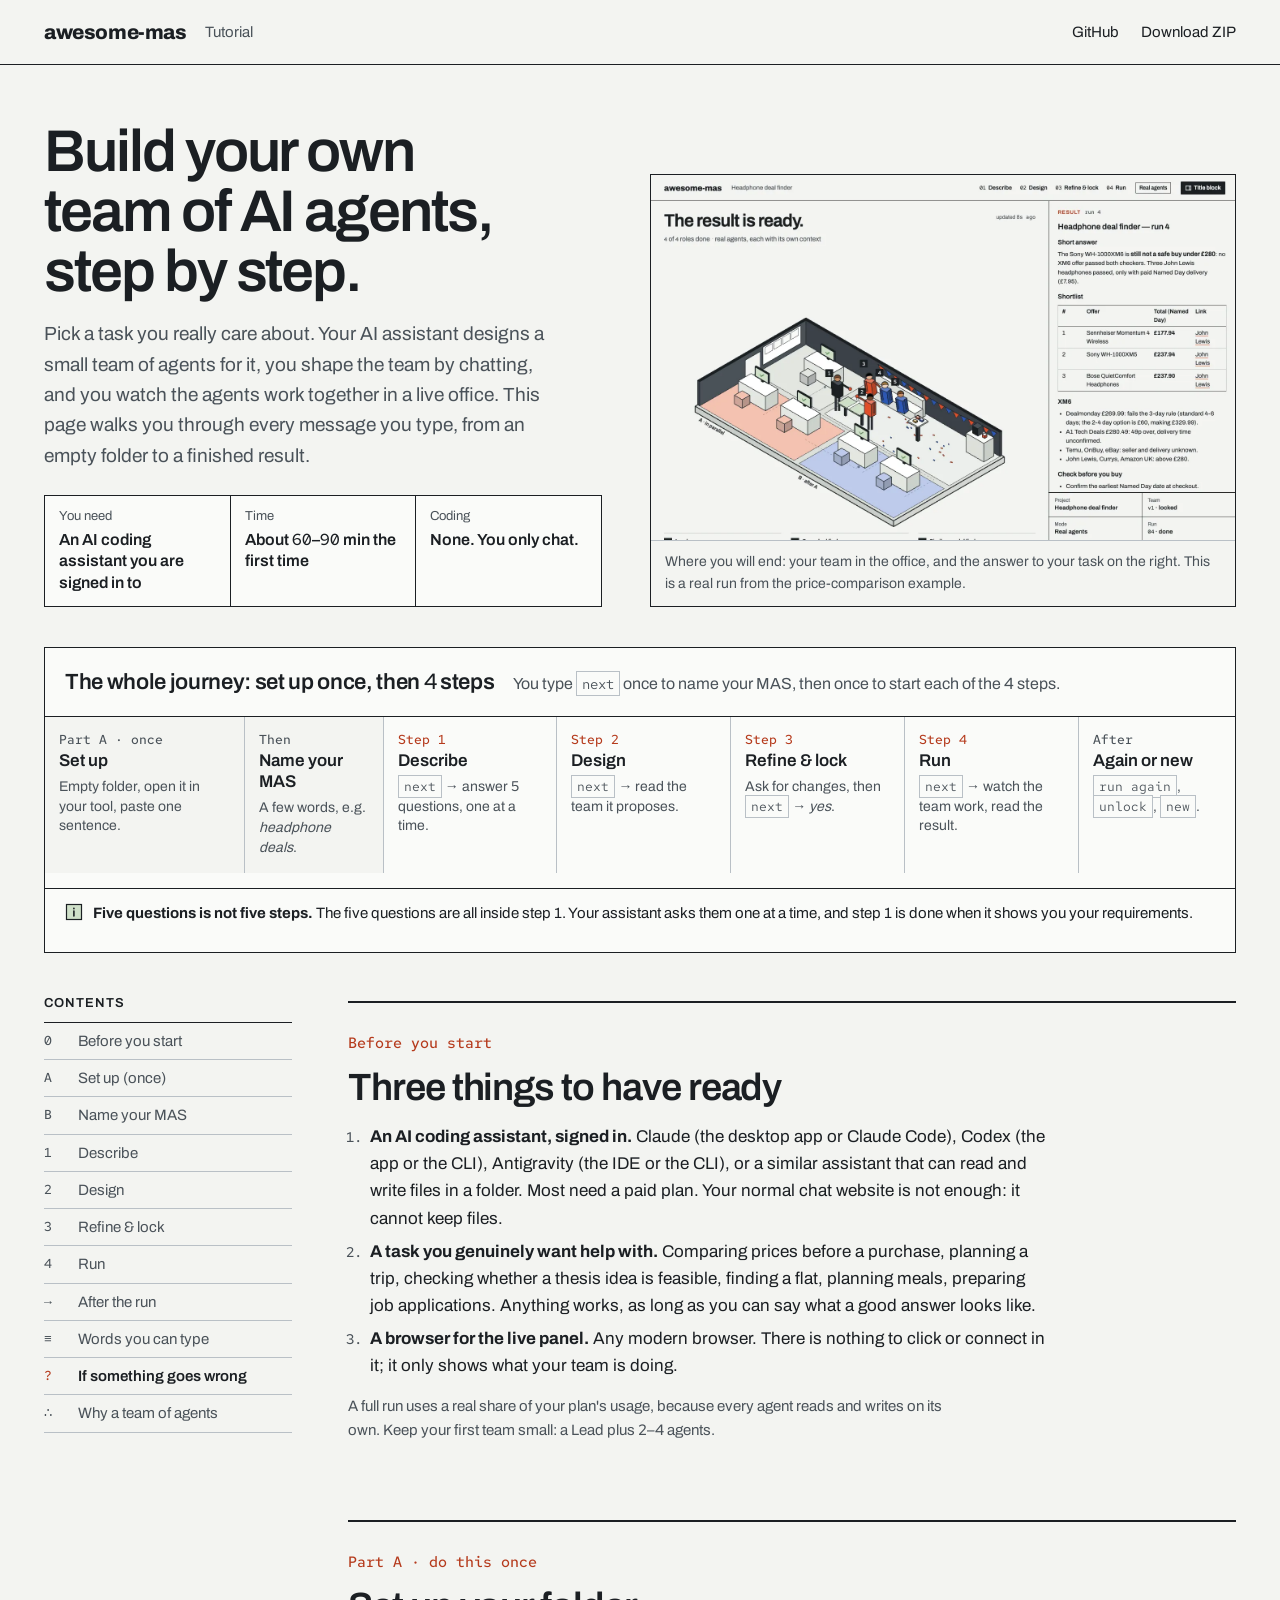
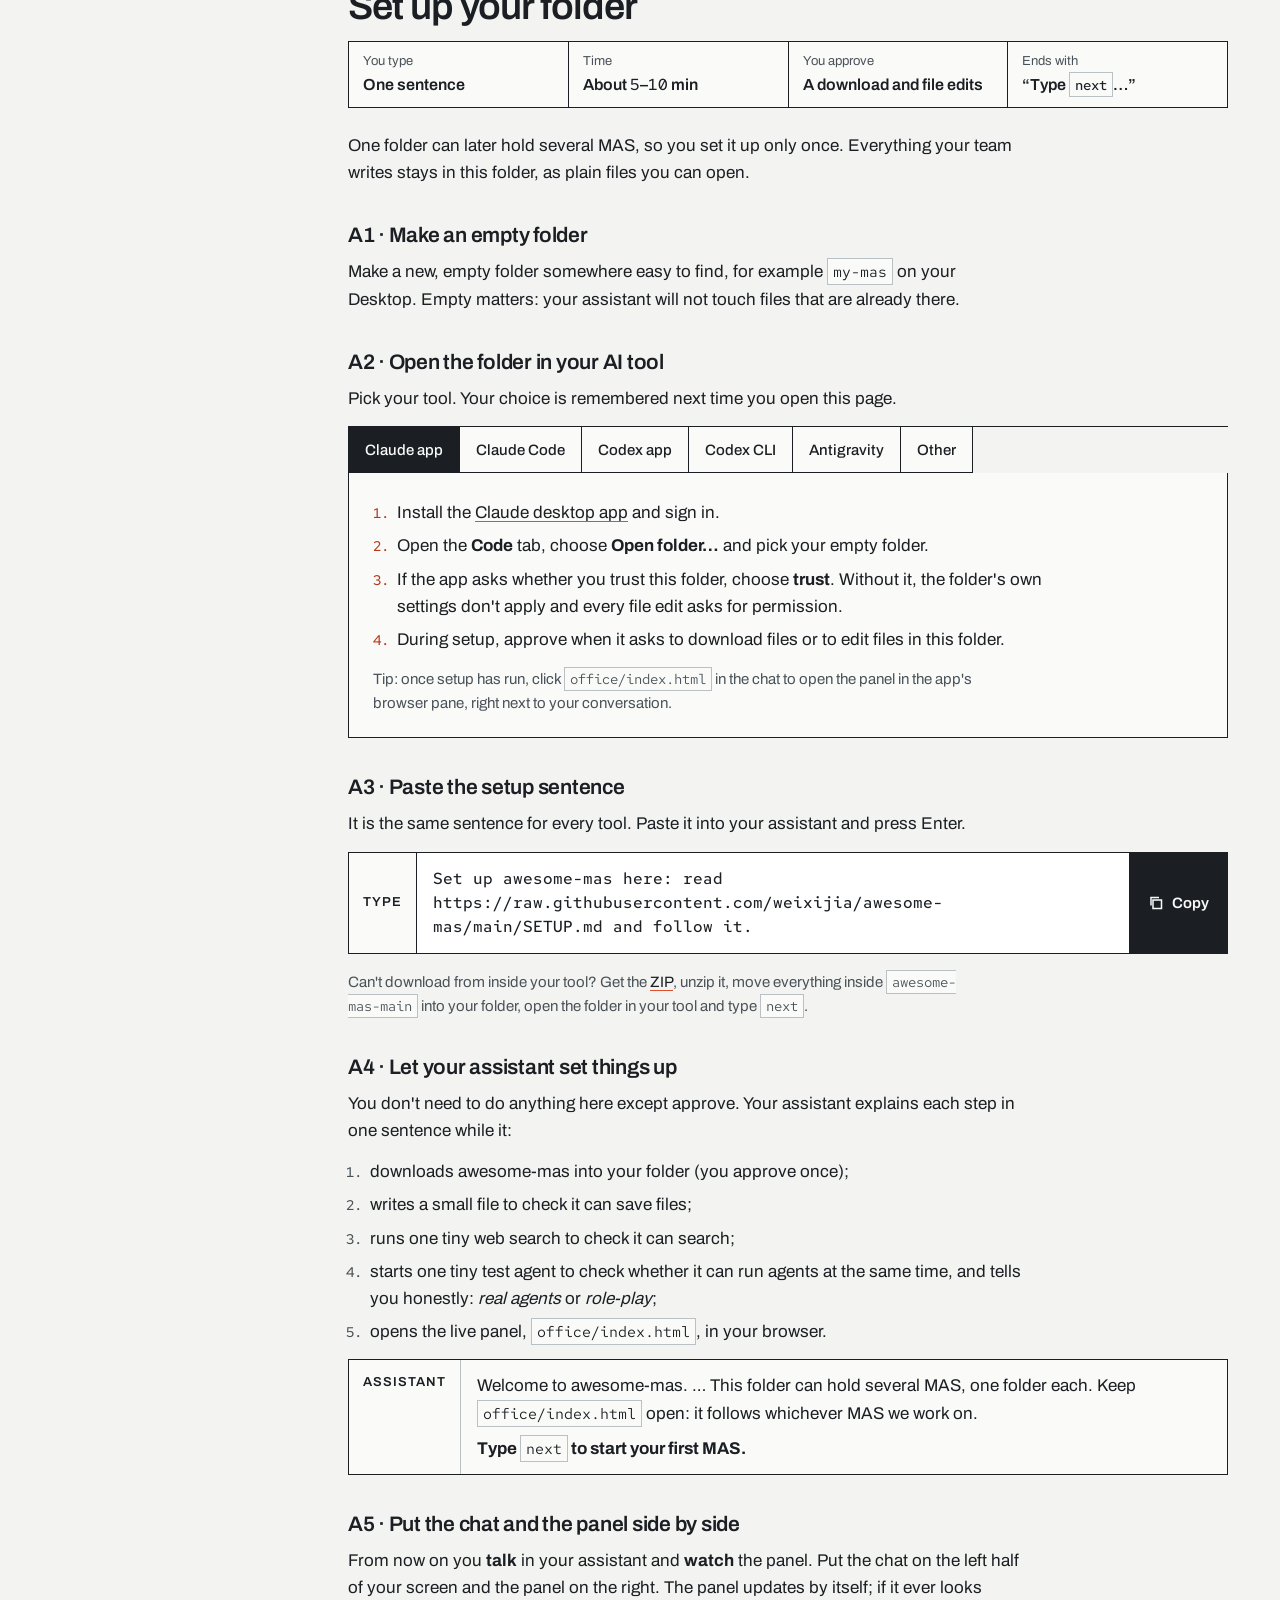
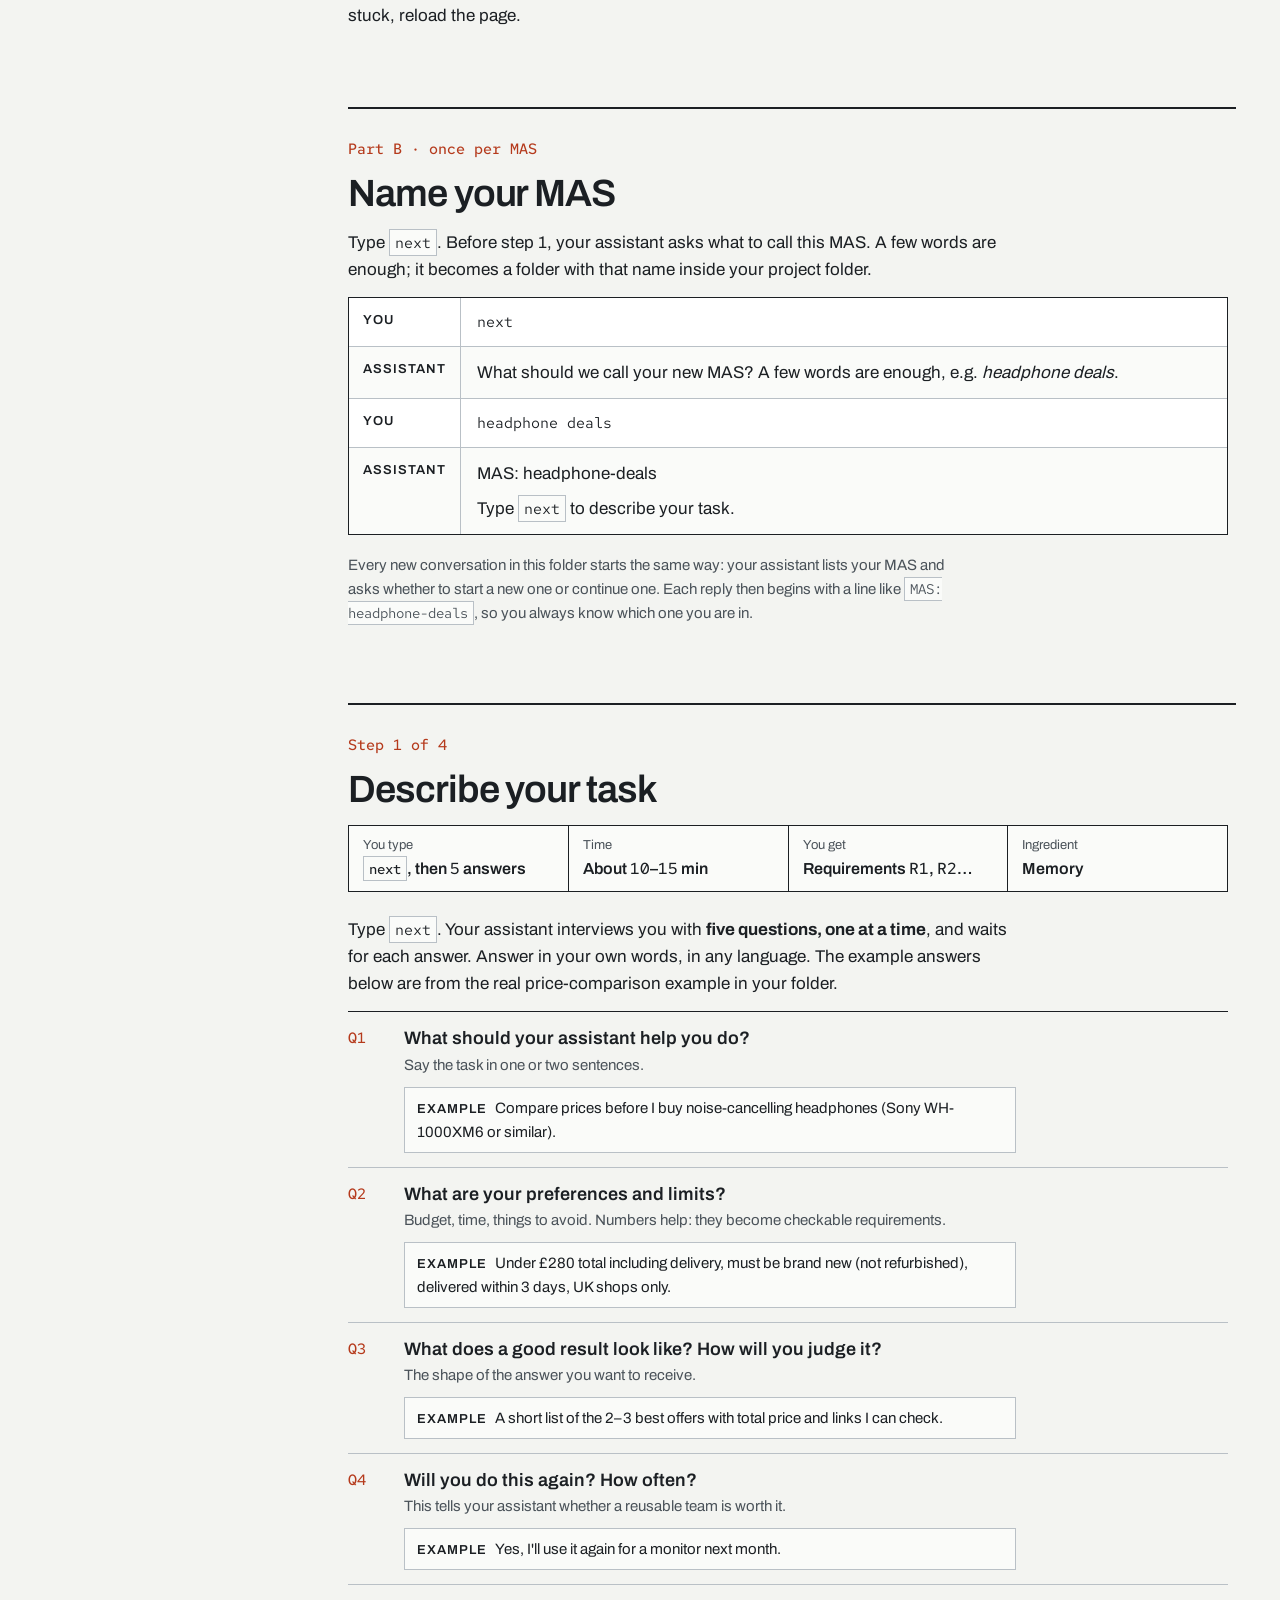
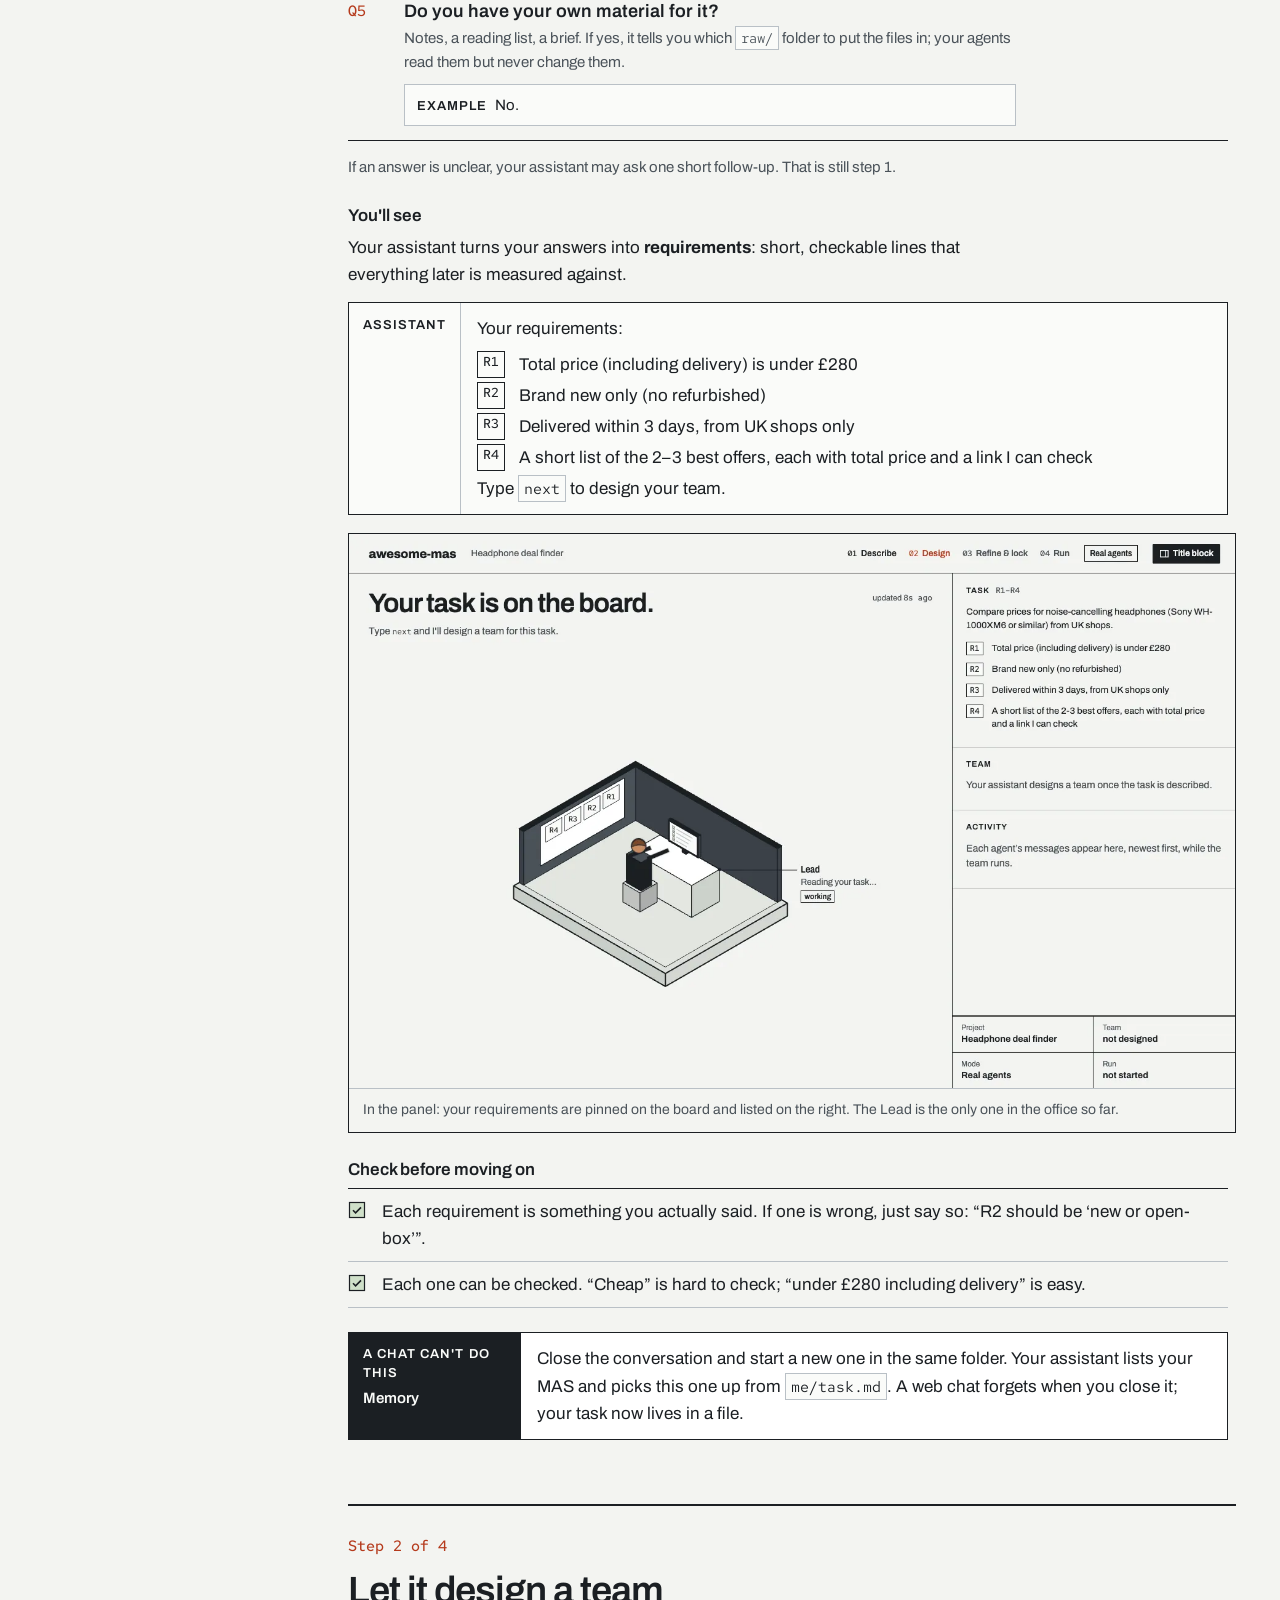
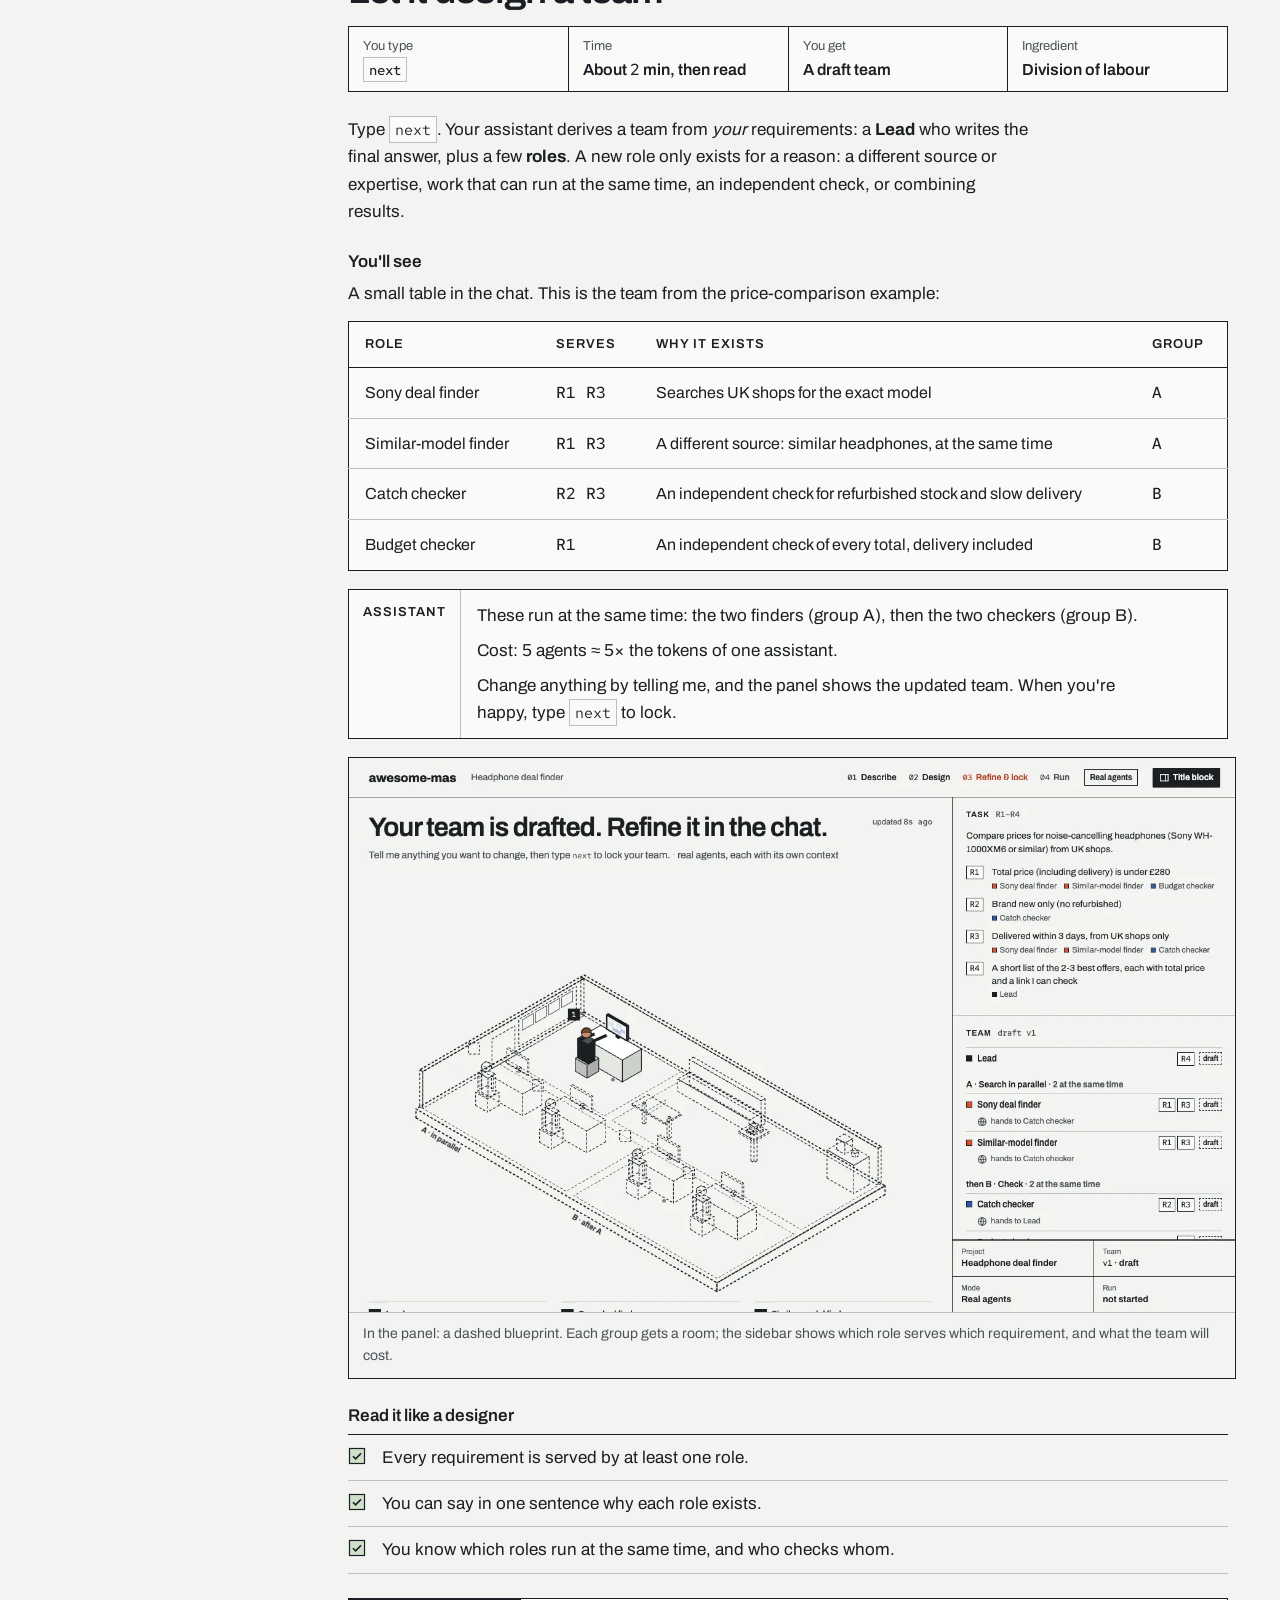
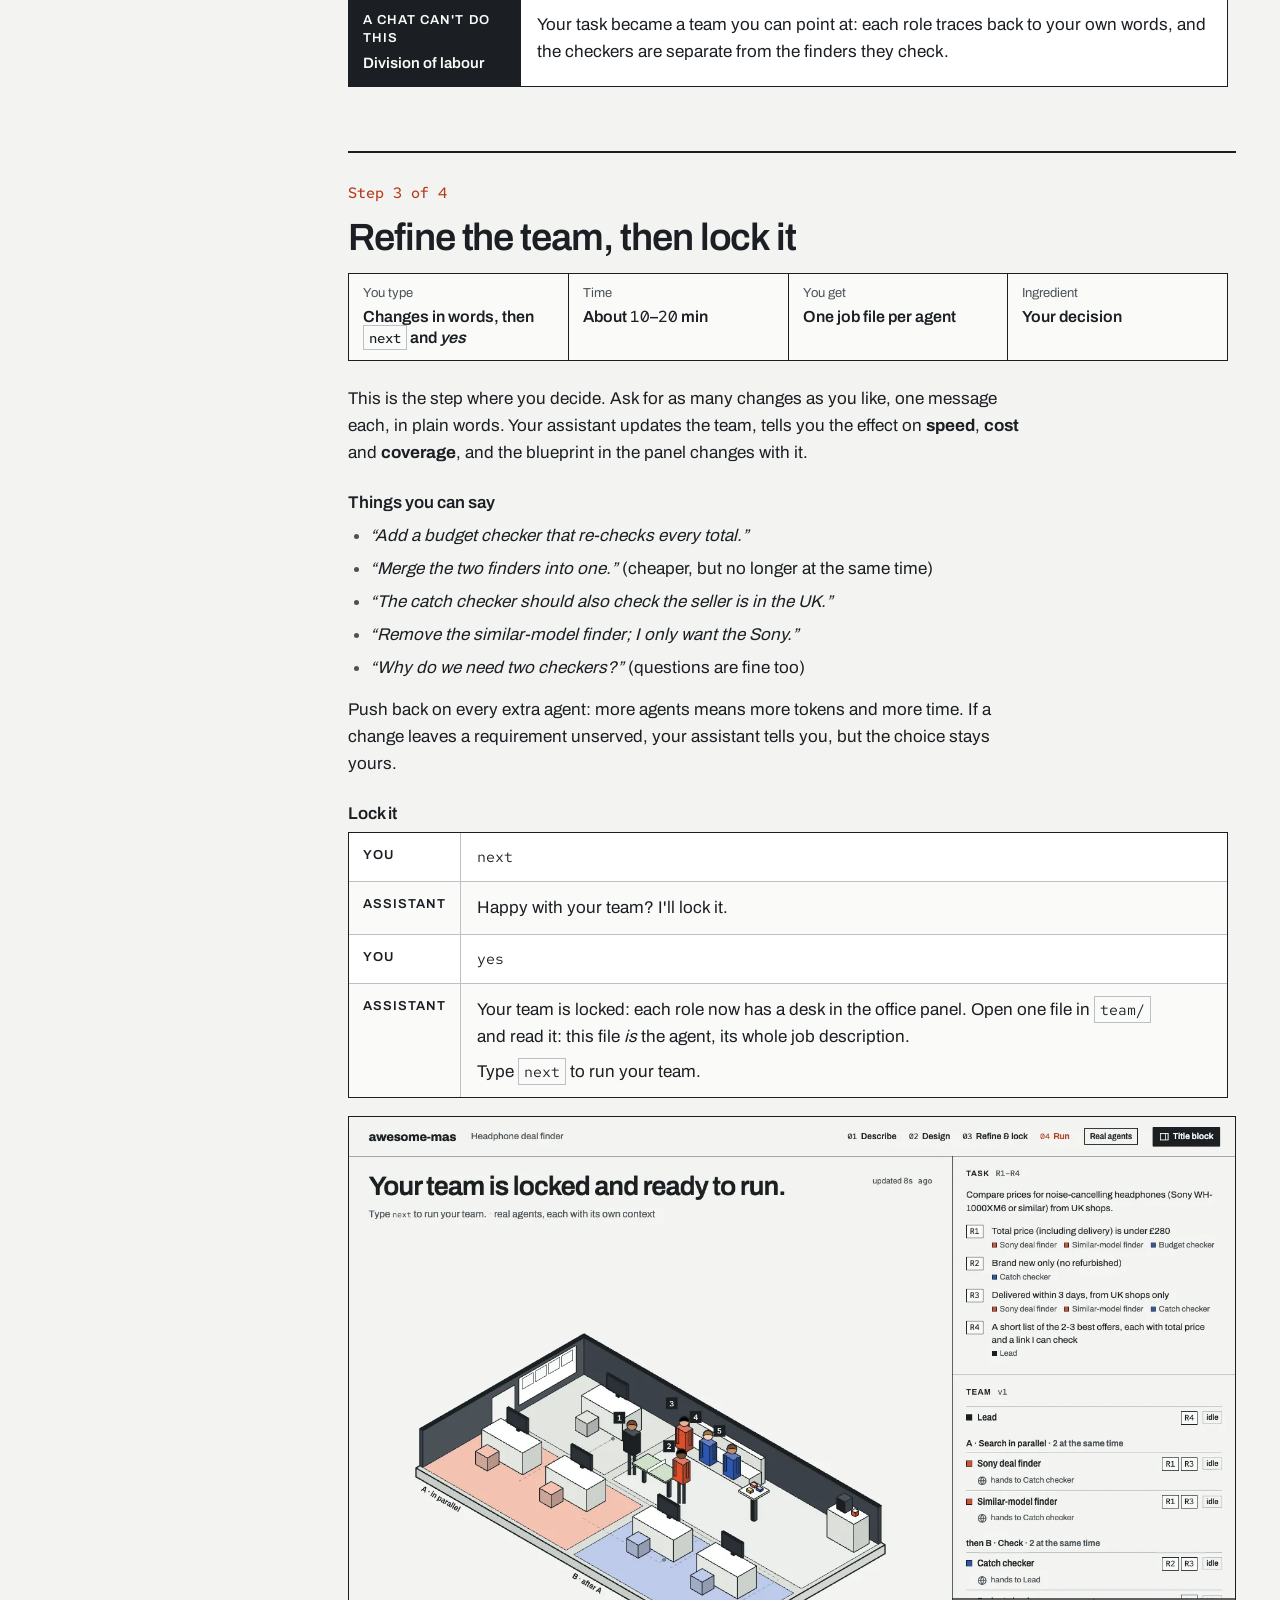
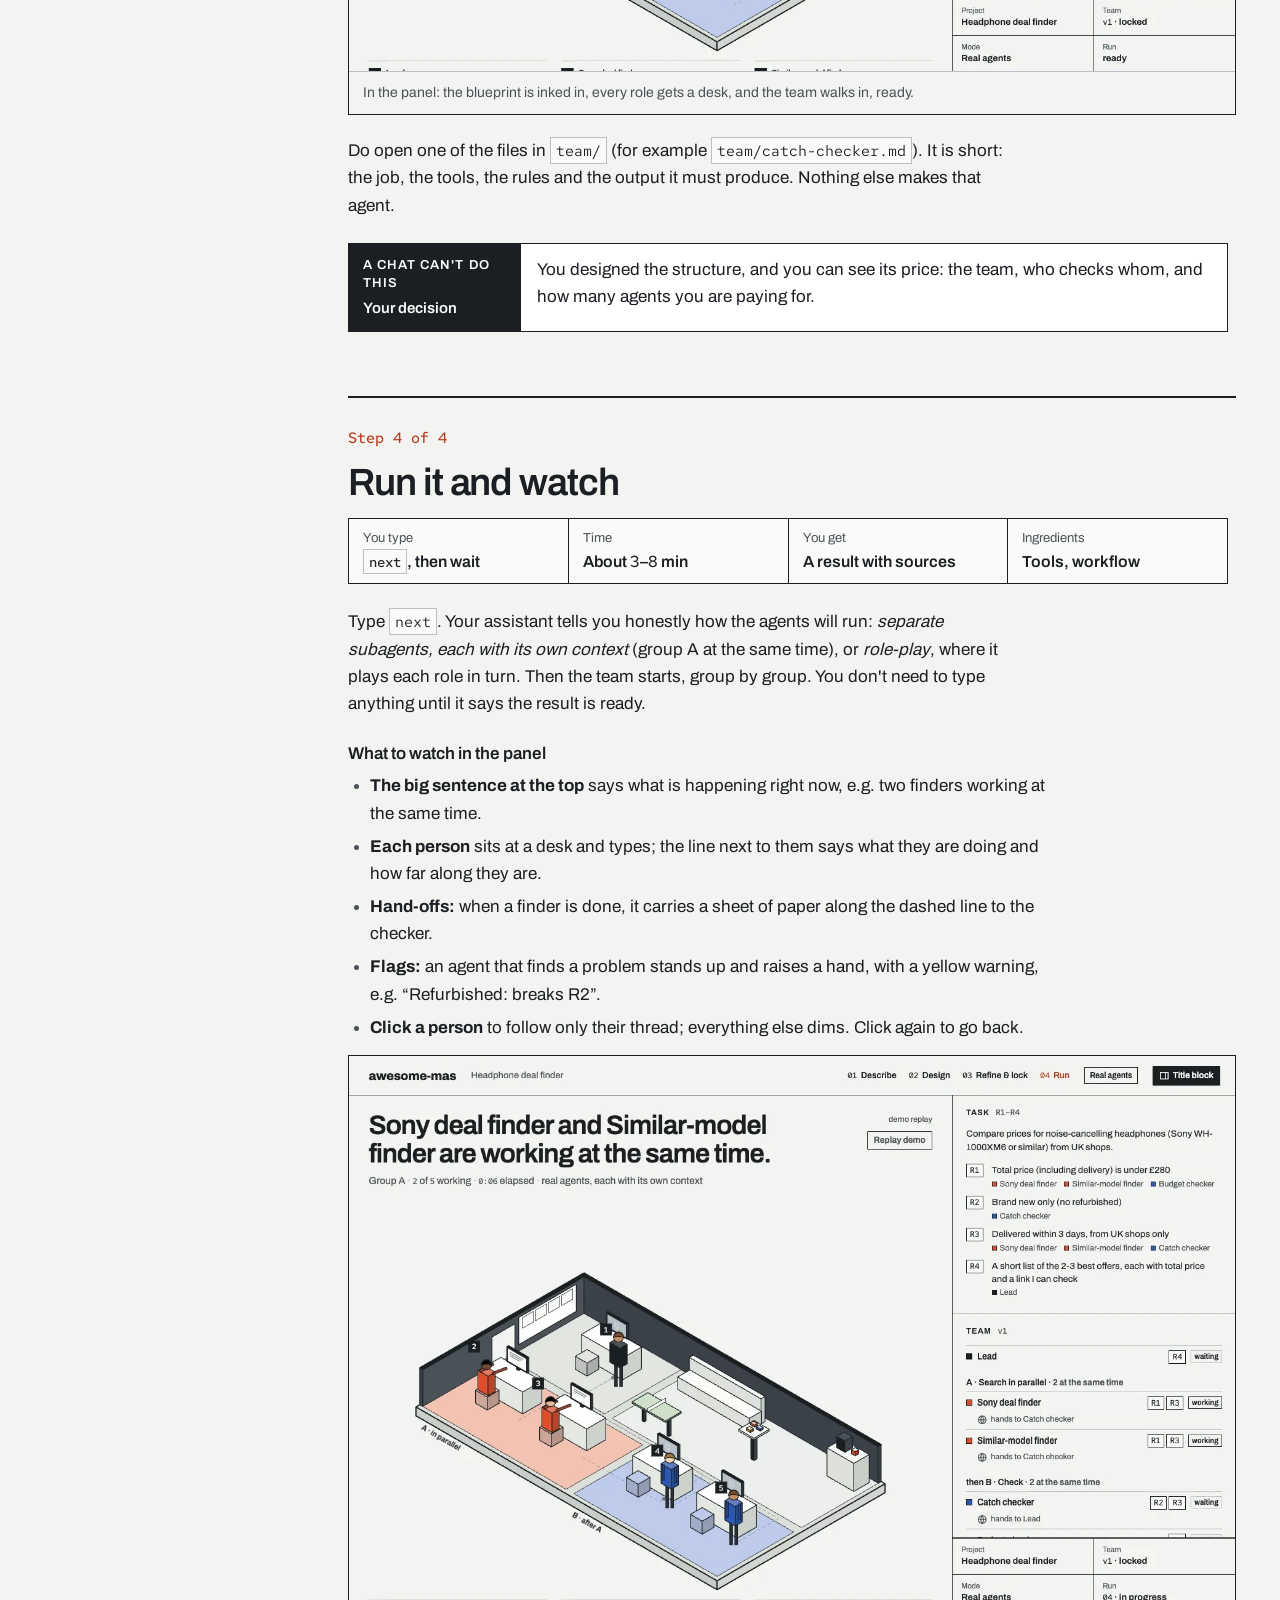
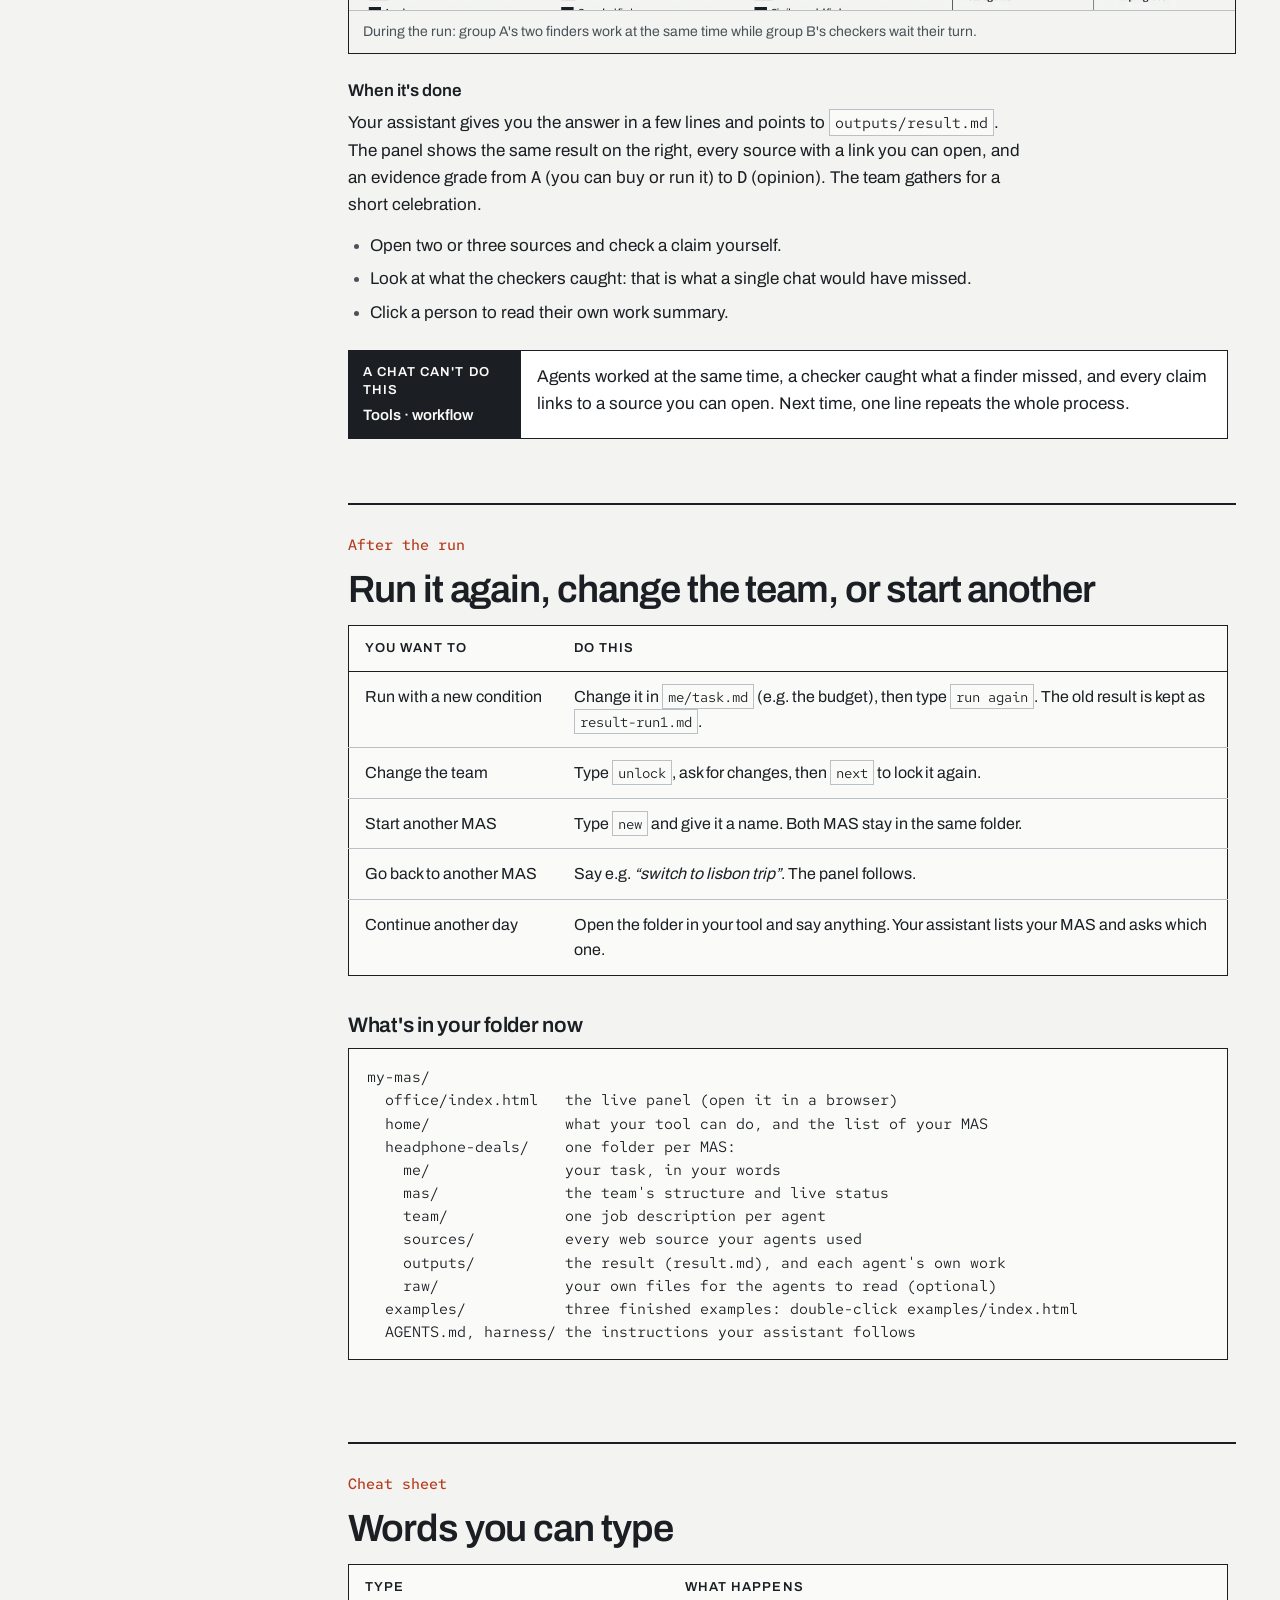
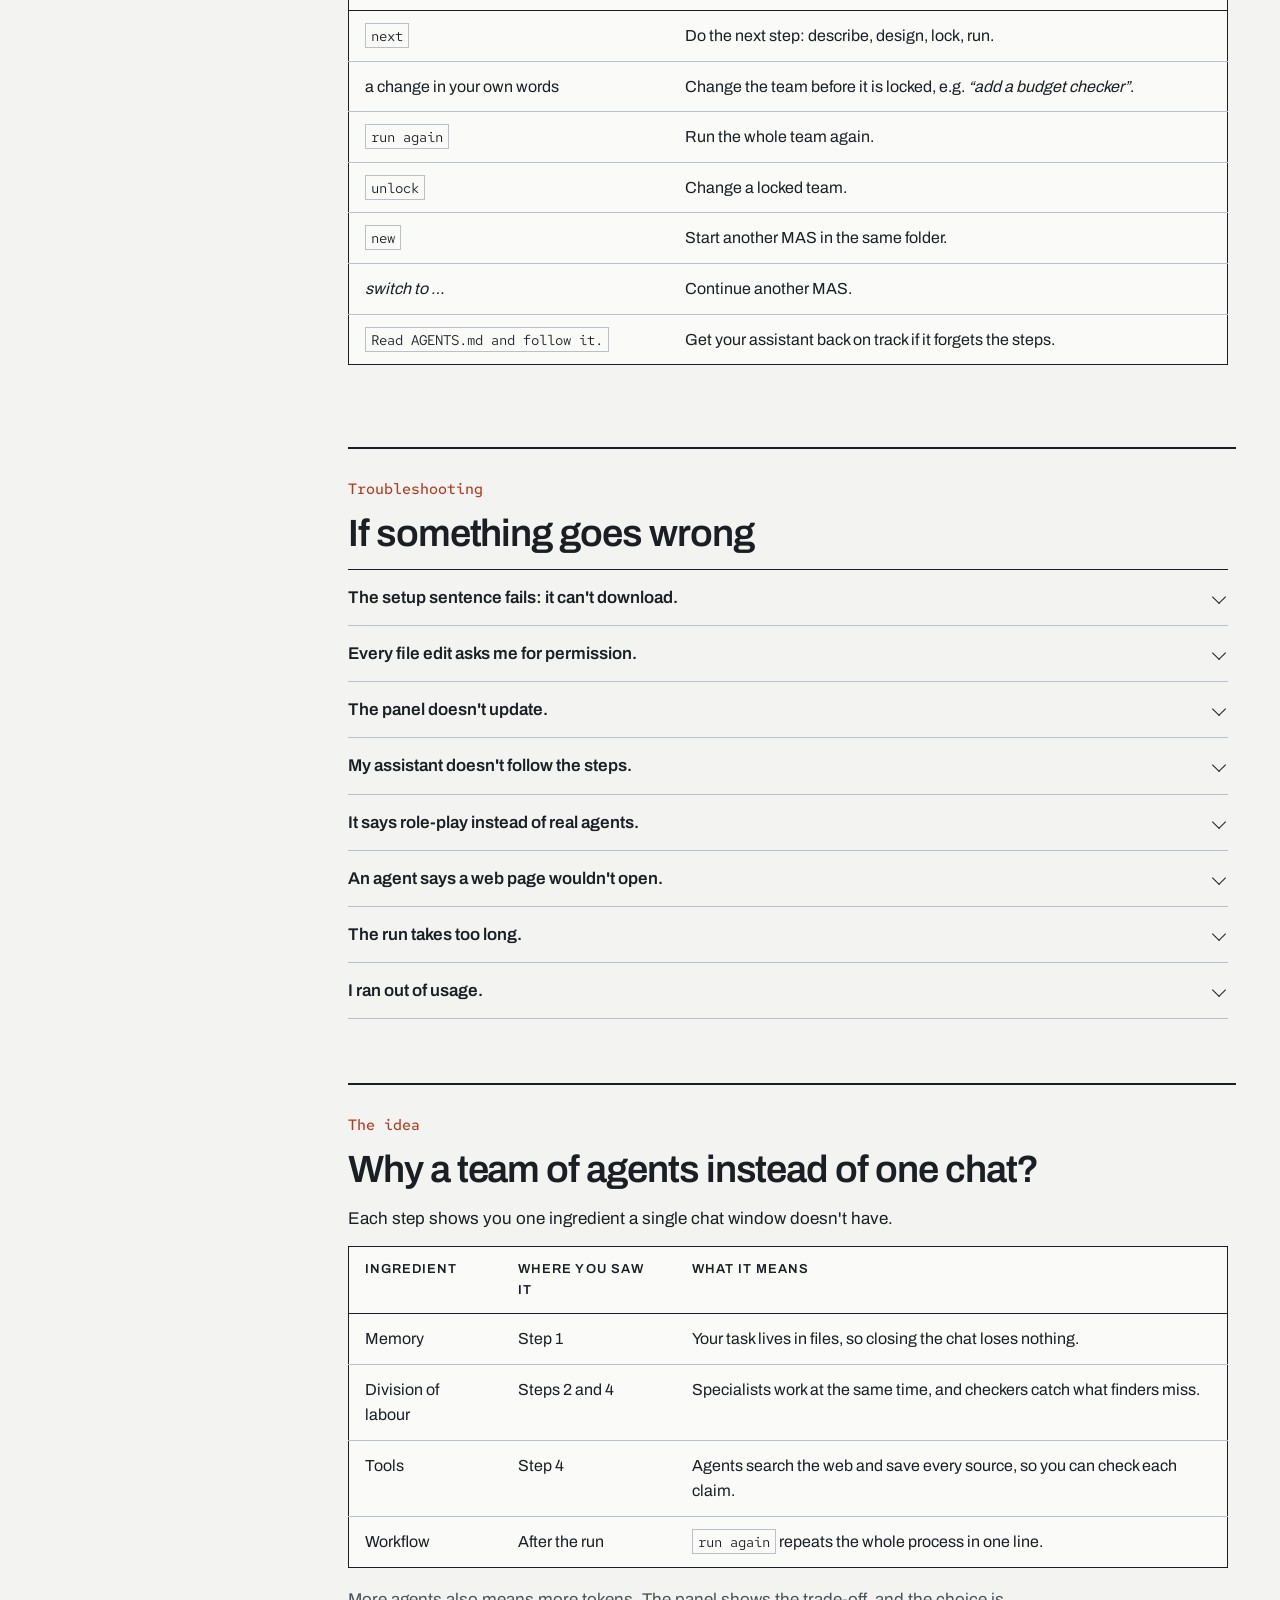
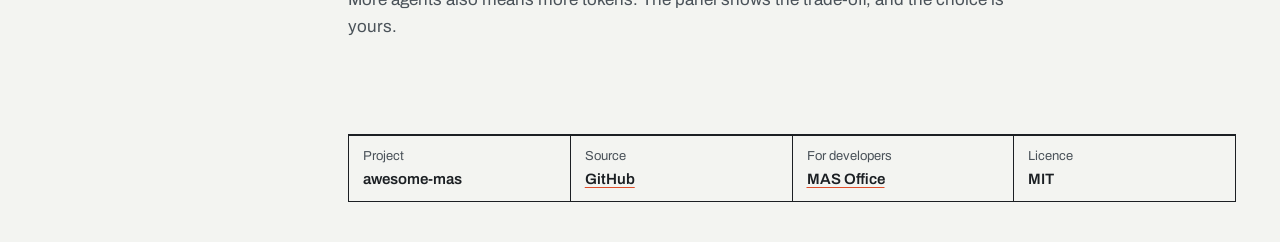
==== commit 394e3db9: "Tutorial: fix the heading outline and match the docs H1 size Step sub-headings were h4 directly unde" ====
--- a/docs/index.html
+++ b/docs/index.html
@@ -43,7 +43,7 @@
 
   /* opening */
   .opening { display: grid; grid-template-columns: minmax(0, 1fr) minmax(0, 1.05fr); gap: 48px; align-items: end; padding: 56px 0 40px; }
-  h1 { font-weight: 600; font-size: clamp(36px, 4.4vw, 58px); line-height: 1.03; letter-spacing: -.035em; margin: 0 0 18px; text-wrap: balance; }
+  h1 { font-weight: 600; font-size: clamp(34px, 4.6vw, 60px); line-height: 1.02; letter-spacing: -.035em; margin: 0 0 18px; text-wrap: balance; }
   .lede { font-size: 19px; color: var(--ink-2); margin: 0 0 24px; max-width: 46ch; }
   .shot { margin: 0; border: 1px solid var(--ink); background: var(--white); }
   .shot img { display: block; width: 100%; height: auto; }
@@ -92,7 +92,7 @@
   .p-n { font: 500 15px var(--mono); color: var(--verm-ink); margin: 0 0 4px; }
   .part h2 { font-size: clamp(28px, 3vw, 38px); font-weight: 600; letter-spacing: -.028em; line-height: 1.1; margin: 0 0 14px; text-wrap: balance; }
   .part h3 { font-size: 21px; font-weight: 600; letter-spacing: -.012em; line-height: 1.25; margin: 36px 0 10px; }
-  .part h4 { font-size: 17px; font-weight: 600; margin: 24px 0 8px; }
+  .part h3.minor { font-size: 17px; font-weight: 600; letter-spacing: 0; margin: 26px 0 8px; }
   .part p, .part li { max-width: var(--measure); }
   .part p { margin: 0 0 14px; }
   .part ul, .part ol { margin: 0 0 14px; padding-left: 22px; }
@@ -427,7 +427,7 @@
             <li><span class="q-n">Q5</span><div><p class="q-t">Do you have your own material for it?</p><p class="q-h">Notes, a reading list, a brief. If yes, it tells you which <code>raw/</code> folder to put the files in; your agents read them but never change them.</p><p class="q-ex"><b>Example</b>No.</p></div></li>
           </ol>
           <p class="small quiet">If an answer is unclear, your assistant may ask one short follow-up. That is still step 1.</p>
-          <h4>You'll see</h4>
+          <h3 class="minor">You'll see</h3>
           <p>Your assistant turns your answers into <b>requirements</b>: short, checkable lines that everything later is measured against.</p>
           <div class="chat" role="group" aria-label="The end of step 1">
             <div class="chat-row"><span class="who">Assistant</span><div class="said"><p>Your requirements:</p><ul class="reqs">
@@ -441,7 +441,7 @@
             <img src="img/step1-describe.webp" width="1440" height="900" loading="lazy" decoding="async" alt="The panel after step 1: the Lead alone in a small room, the requirements R1 to R4 pinned on the wall board, and the task with its four requirements listed in the sidebar.">
             <figcaption>In the panel: your requirements are pinned on the board and listed on the right. The Lead is the only one in the office so far.</figcaption>
           </figure>
-          <h4>Check before moving on</h4>
+          <h3 class="minor">Check before moving on</h3>
           <ul class="check">
             <li><svg viewBox="0 0 18 18" aria-hidden="true"><rect x="1.5" y="1.5" width="15" height="15" fill="#CFE0C9" stroke="#1B1F23" stroke-width="1.2"/><path d="M5 9.2l2.6 2.6L13 6.4" fill="none" stroke="#1B1F23" stroke-width="1.6"/></svg><span>Each requirement is something you actually said. If one is wrong, just say so: “R2 should be ‘new or open-box’”.</span></li>
             <li><svg viewBox="0 0 18 18" aria-hidden="true"><rect x="1.5" y="1.5" width="15" height="15" fill="#CFE0C9" stroke="#1B1F23" stroke-width="1.2"/><path d="M5 9.2l2.6 2.6L13 6.4" fill="none" stroke="#1B1F23" stroke-width="1.6"/></svg><span>Each one can be checked. “Cheap” is hard to check; “under £280 including delivery” is easy.</span></li>
@@ -459,7 +459,7 @@
             <div><dt>Ingredient</dt><dd>Division of labour</dd></div>
           </dl>
           <p>Type <code>next</code>. Your assistant derives a team from <em>your</em> requirements: a <b>Lead</b> who writes the final answer, plus a few <b>roles</b>. A new role only exists for a reason: a different source or expertise, work that can run at the same time, an independent check, or combining results.</p>
-          <h4>You'll see</h4>
+          <h3 class="minor">You'll see</h3>
           <p>A small table in the chat. This is the team from the price-comparison example:</p>
           <table>
             <thead><tr><th scope="col">Role</th><th scope="col">Serves</th><th scope="col">Why it exists</th><th scope="col">Group</th></tr></thead>
@@ -477,7 +477,7 @@
             <img src="img/step2-design.webp" width="1440" height="900" loading="lazy" decoding="async" alt="The panel in step 2: the office drawn as a dashed blueprint, with rooms for group A (in parallel) and group B (after A), and the draft team listed in the sidebar with each role's requirements.">
             <figcaption>In the panel: a dashed blueprint. Each group gets a room; the sidebar shows which role serves which requirement, and what the team will cost.</figcaption>
           </figure>
-          <h4>Read it like a designer</h4>
+          <h3 class="minor">Read it like a designer</h3>
           <ul class="check">
             <li><svg viewBox="0 0 18 18" aria-hidden="true"><rect x="1.5" y="1.5" width="15" height="15" fill="#CFE0C9" stroke="#1B1F23" stroke-width="1.2"/><path d="M5 9.2l2.6 2.6L13 6.4" fill="none" stroke="#1B1F23" stroke-width="1.6"/></svg><span>Every requirement is served by at least one role.</span></li>
             <li><svg viewBox="0 0 18 18" aria-hidden="true"><rect x="1.5" y="1.5" width="15" height="15" fill="#CFE0C9" stroke="#1B1F23" stroke-width="1.2"/><path d="M5 9.2l2.6 2.6L13 6.4" fill="none" stroke="#1B1F23" stroke-width="1.6"/></svg><span>You can say in one sentence why each role exists.</span></li>
@@ -496,7 +496,7 @@
             <div><dt>Ingredient</dt><dd>Your decision</dd></div>
           </dl>
           <p>This is the step where you decide. Ask for as many changes as you like, one message each, in plain words. Your assistant updates the team, tells you the effect on <b>speed</b>, <b>cost</b> and <b>coverage</b>, and the blueprint in the panel changes with it.</p>
-          <h4>Things you can say</h4>
+          <h3 class="minor">Things you can say</h3>
           <ul>
             <li><em>“Add a budget checker that re-checks every total.”</em></li>
             <li><em>“Merge the two finders into one.”</em> (cheaper, but no longer at the same time)</li>
@@ -505,7 +505,7 @@
             <li><em>“Why do we need two checkers?”</em> (questions are fine too)</li>
           </ul>
           <p>Push back on every extra agent: more agents means more tokens and more time. If a change leaves a requirement unserved, your assistant tells you, but the choice stays yours.</p>
-          <h4>Lock it</h4>
+          <h3 class="minor">Lock it</h3>
           <div class="chat" role="group" aria-label="Locking the team">
             <div class="chat-row you"><span class="who">You</span><div class="said">next</div></div>
             <div class="chat-row"><span class="who">Assistant</span><div class="said"><p>Happy with your team? I'll lock it.</p></div></div>
@@ -530,7 +530,7 @@
             <div><dt>Ingredients</dt><dd>Tools, workflow</dd></div>
           </dl>
           <p>Type <code>next</code>. Your assistant tells you honestly how the agents will run: <em>separate subagents, each with its own context</em> (group A at the same time), or <em>role-play</em>, where it plays each role in turn. Then the team starts, group by group. You don't need to type anything until it says the result is ready.</p>
-          <h4>What to watch in the panel</h4>
+          <h3 class="minor">What to watch in the panel</h3>
           <ul>
             <li><b>The big sentence at the top</b> says what is happening right now, e.g. two finders working at the same time.</li>
             <li><b>Each person</b> sits at a desk and types; the line next to them says what they are doing and how far along they are.</li>
@@ -542,7 +542,7 @@
             <img src="img/step4-run.webp" width="1440" height="900" loading="lazy" decoding="async" alt="The panel during a run: the headline reads that the Sony deal finder and the Similar-model finder are working at the same time; both sit typing in the vermilion room of group A while the two checkers wait in the blue room of group B.">
             <figcaption>During the run: group A's two finders work at the same time while group B's checkers wait their turn.</figcaption>
           </figure>
-          <h4>When it's done</h4>
+          <h3 class="minor">When it's done</h3>
           <p>Your assistant gives you the answer in a few lines and points to <code>outputs/result.md</code>. The panel shows the same result on the right, every source with a link you can open, and an evidence grade from <span class="num">A</span> (you can buy or run it) to <span class="num">D</span> (opinion). The team gathers for a short celebration.</p>
           <ul>
             <li>Open two or three sources and check a claim yourself.</li>
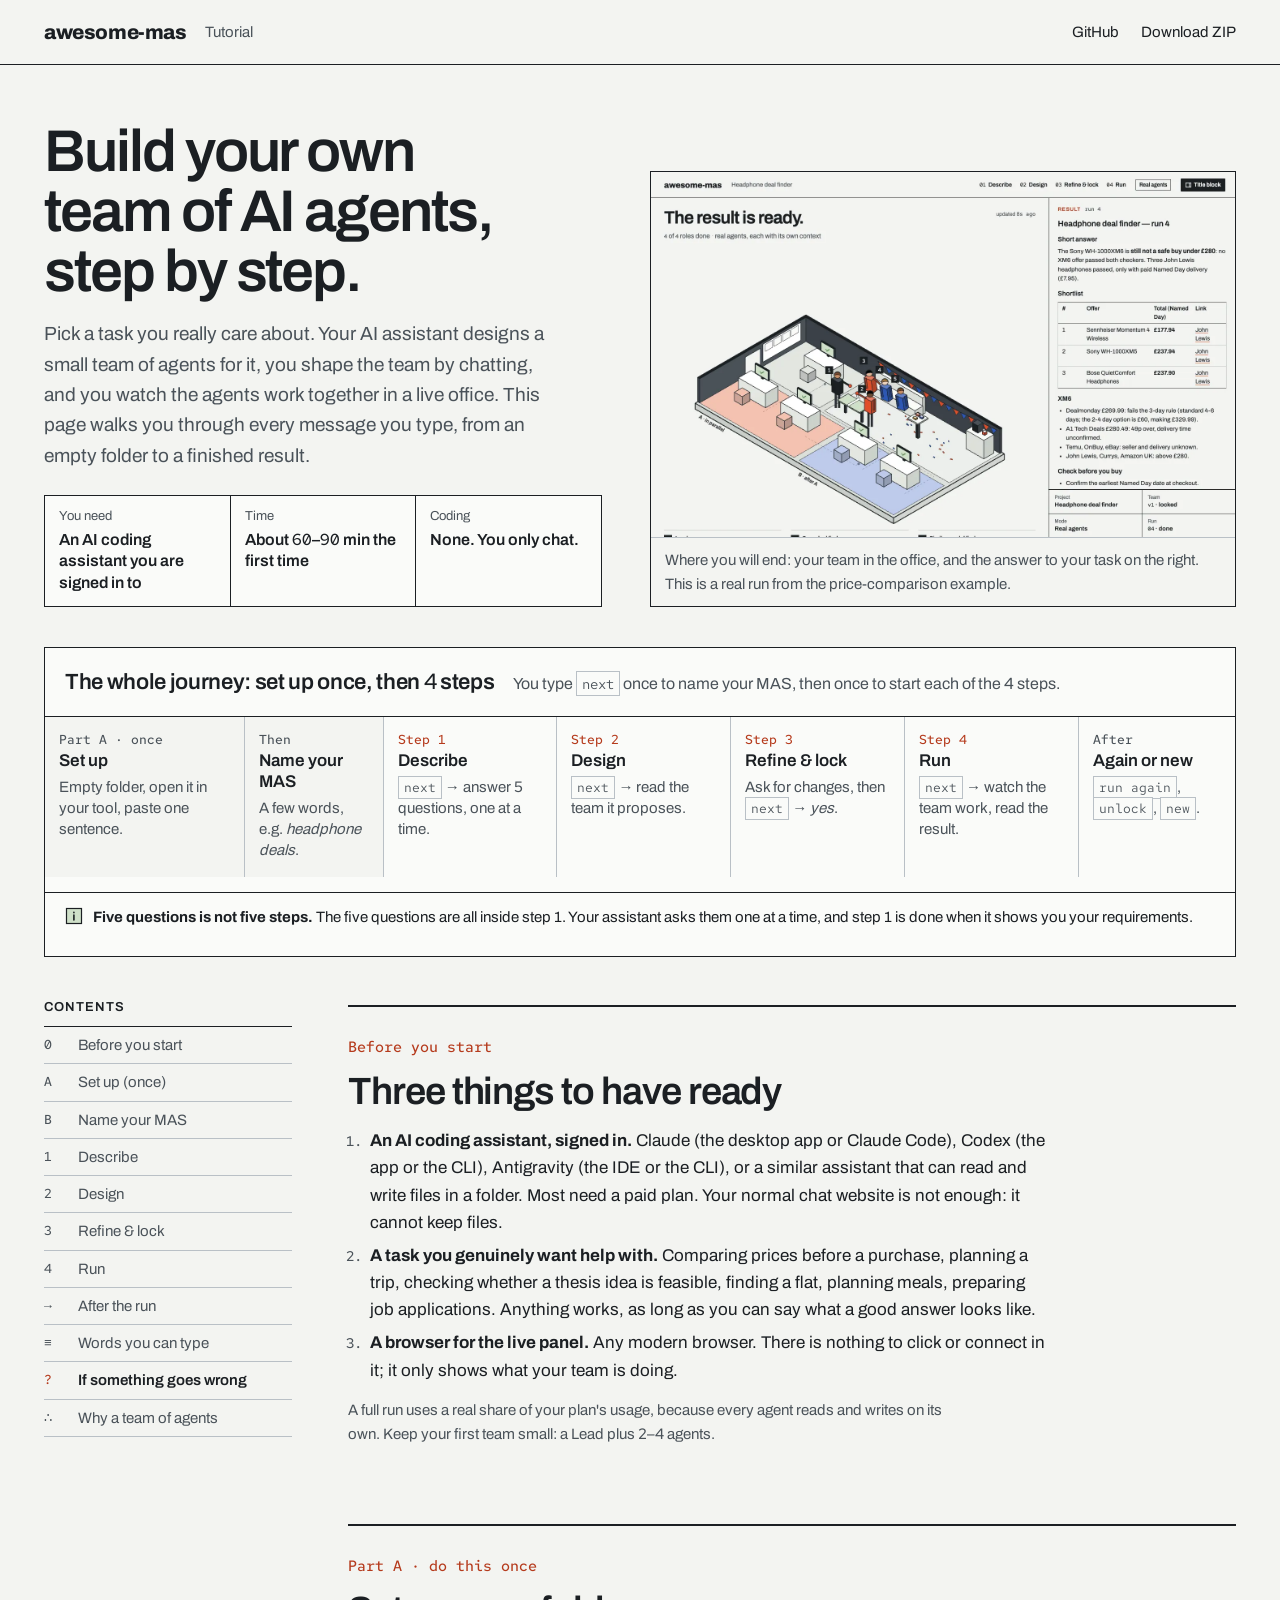
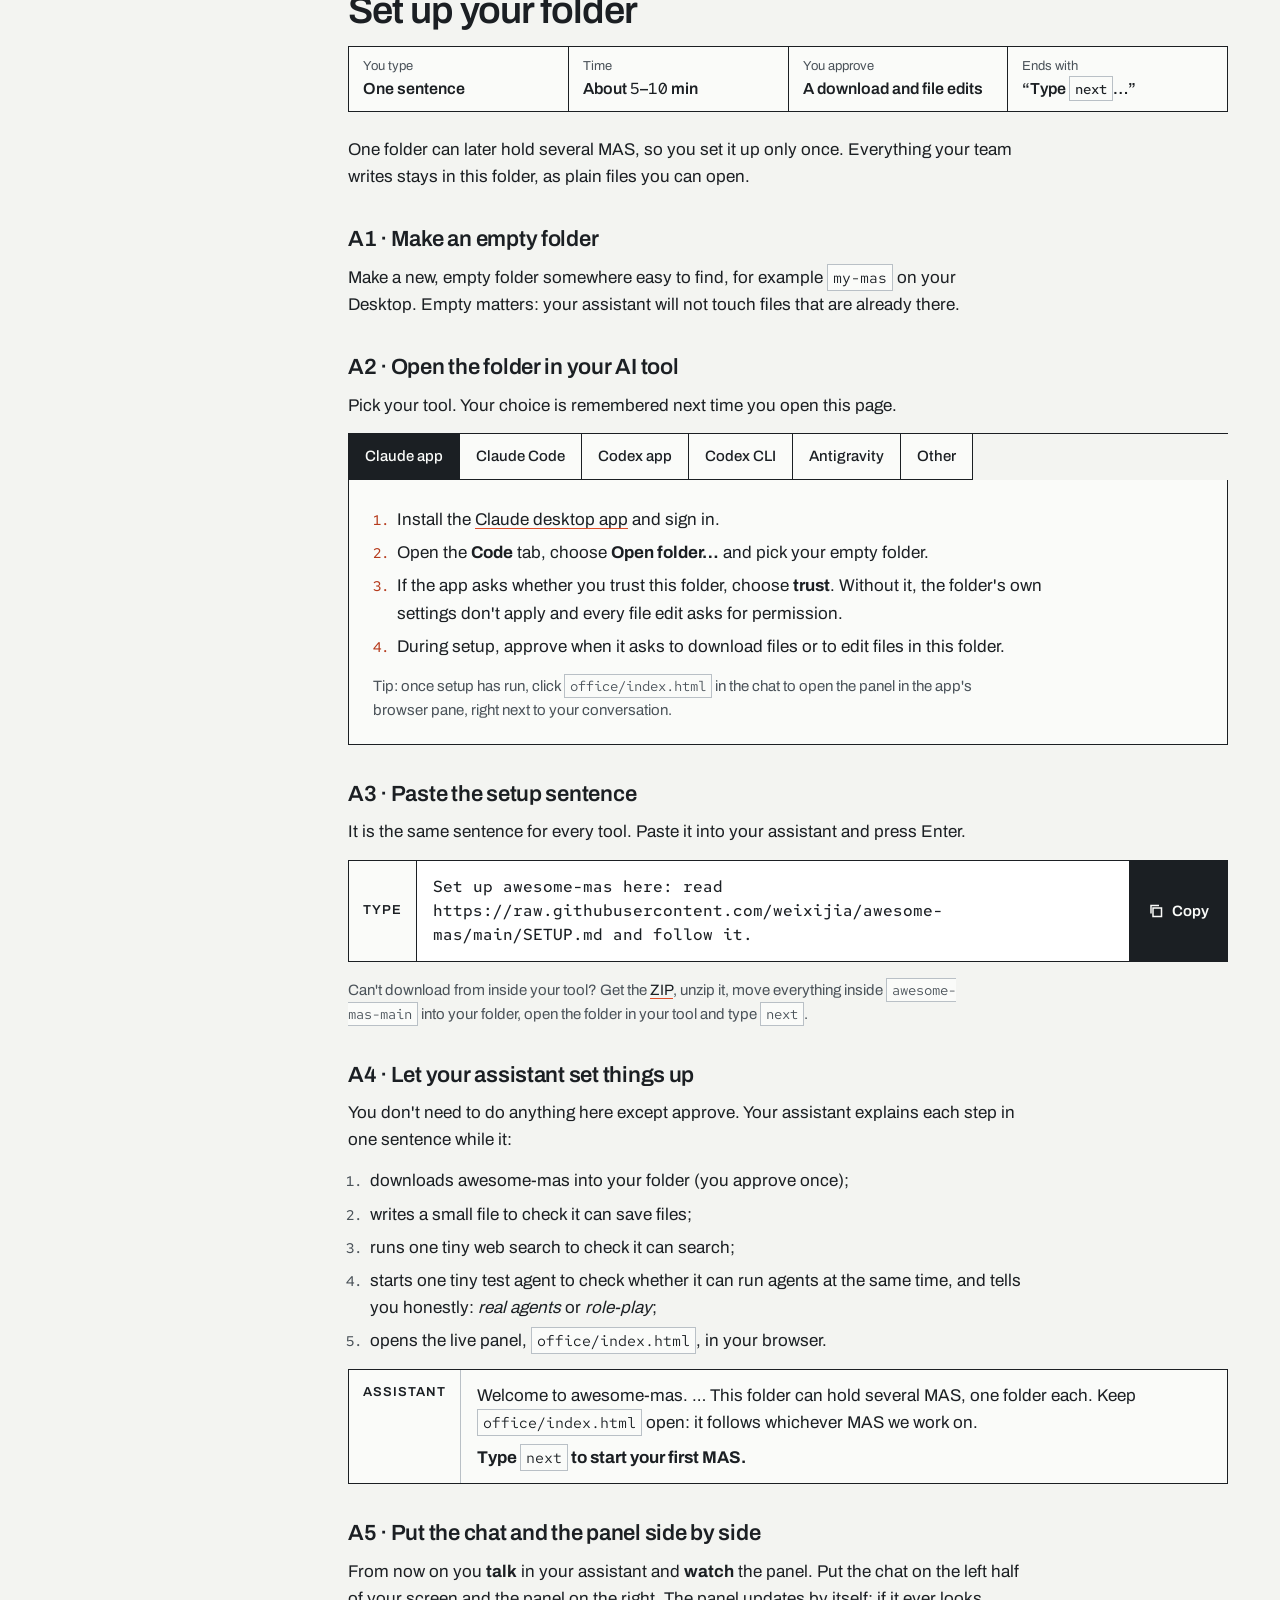
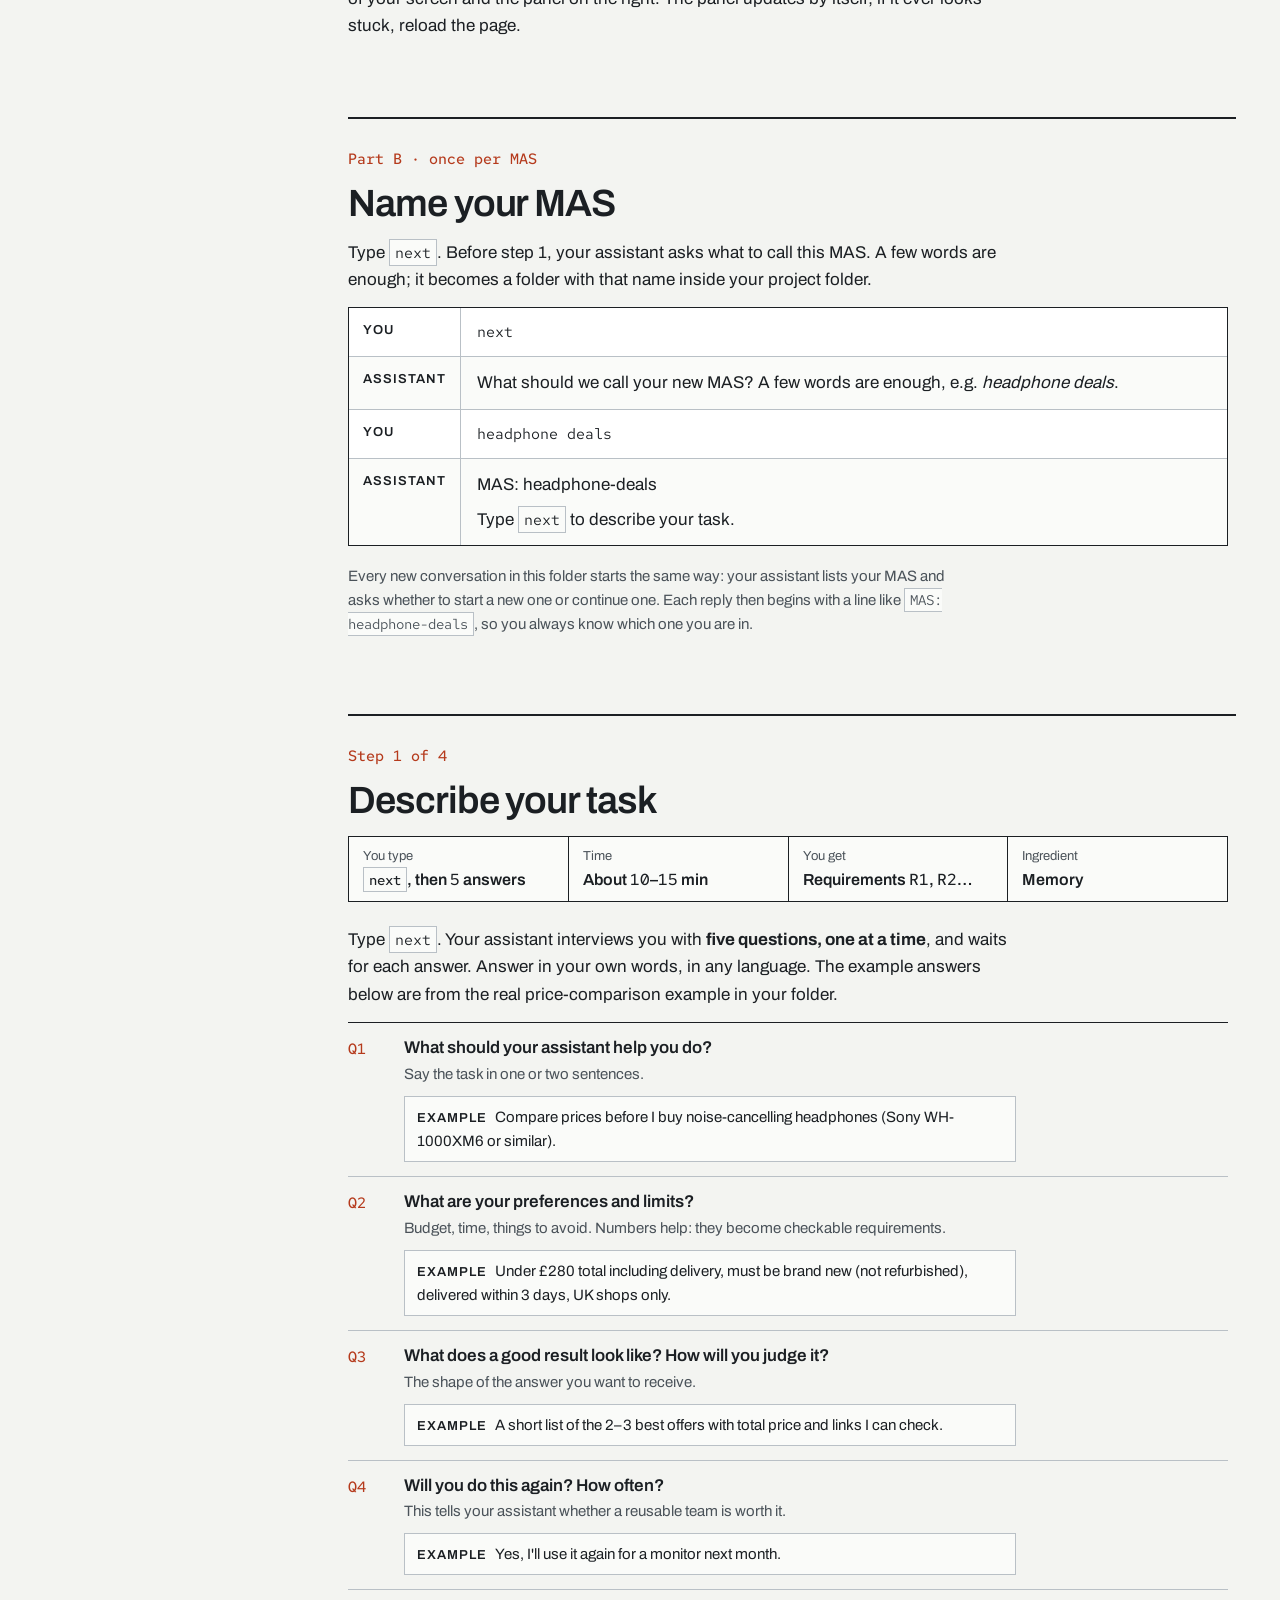
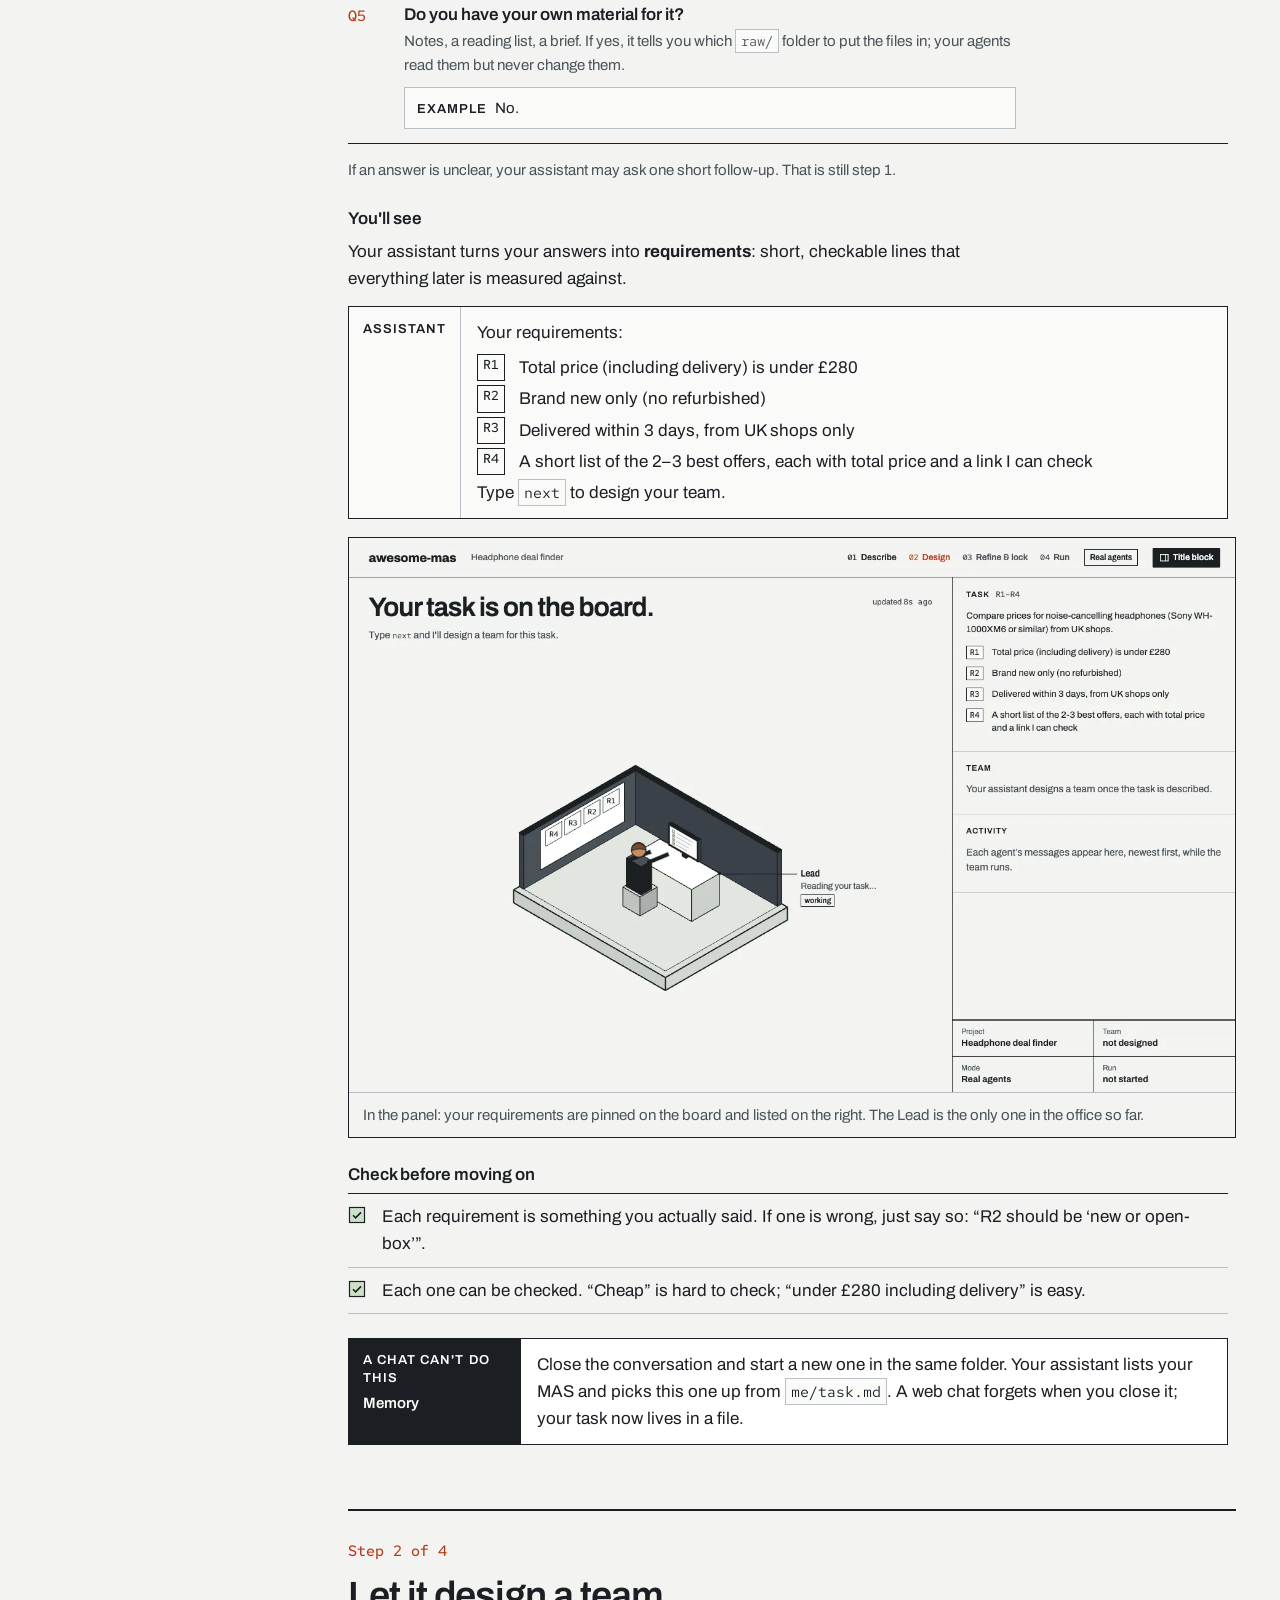
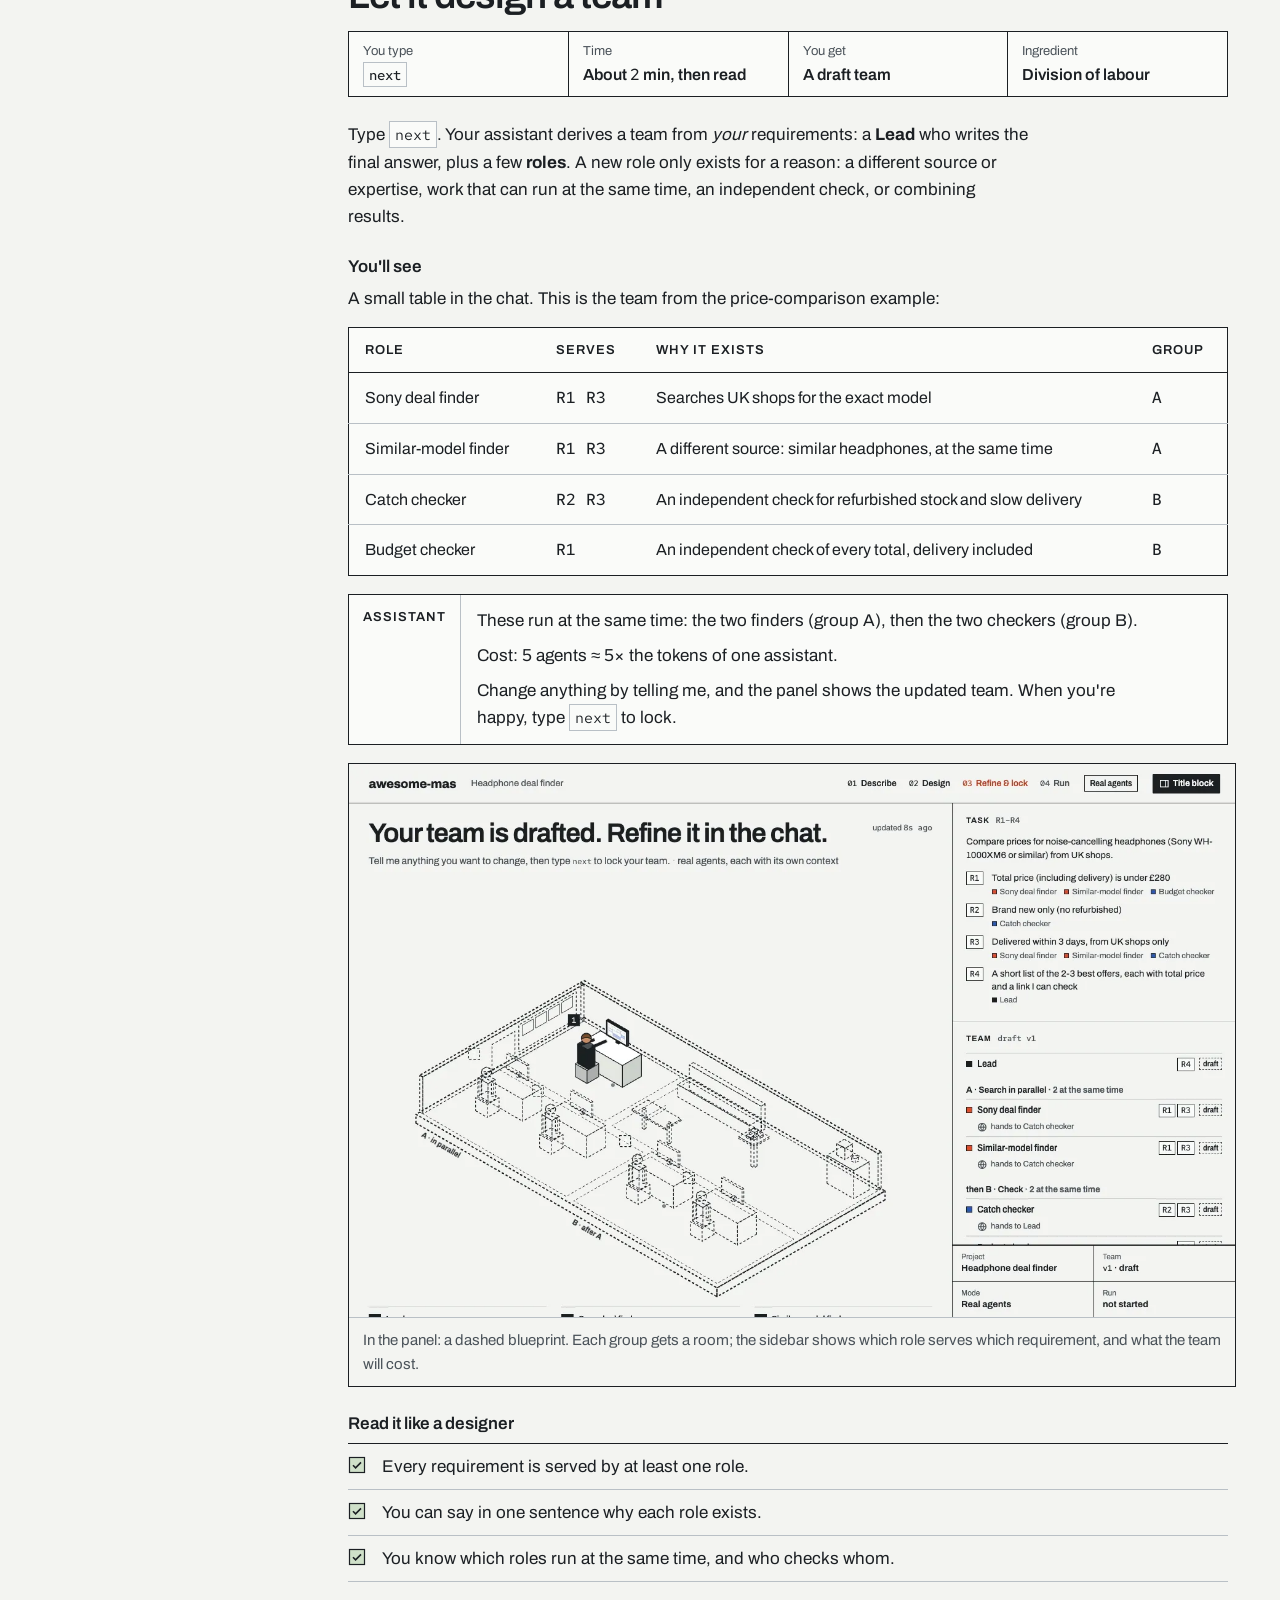
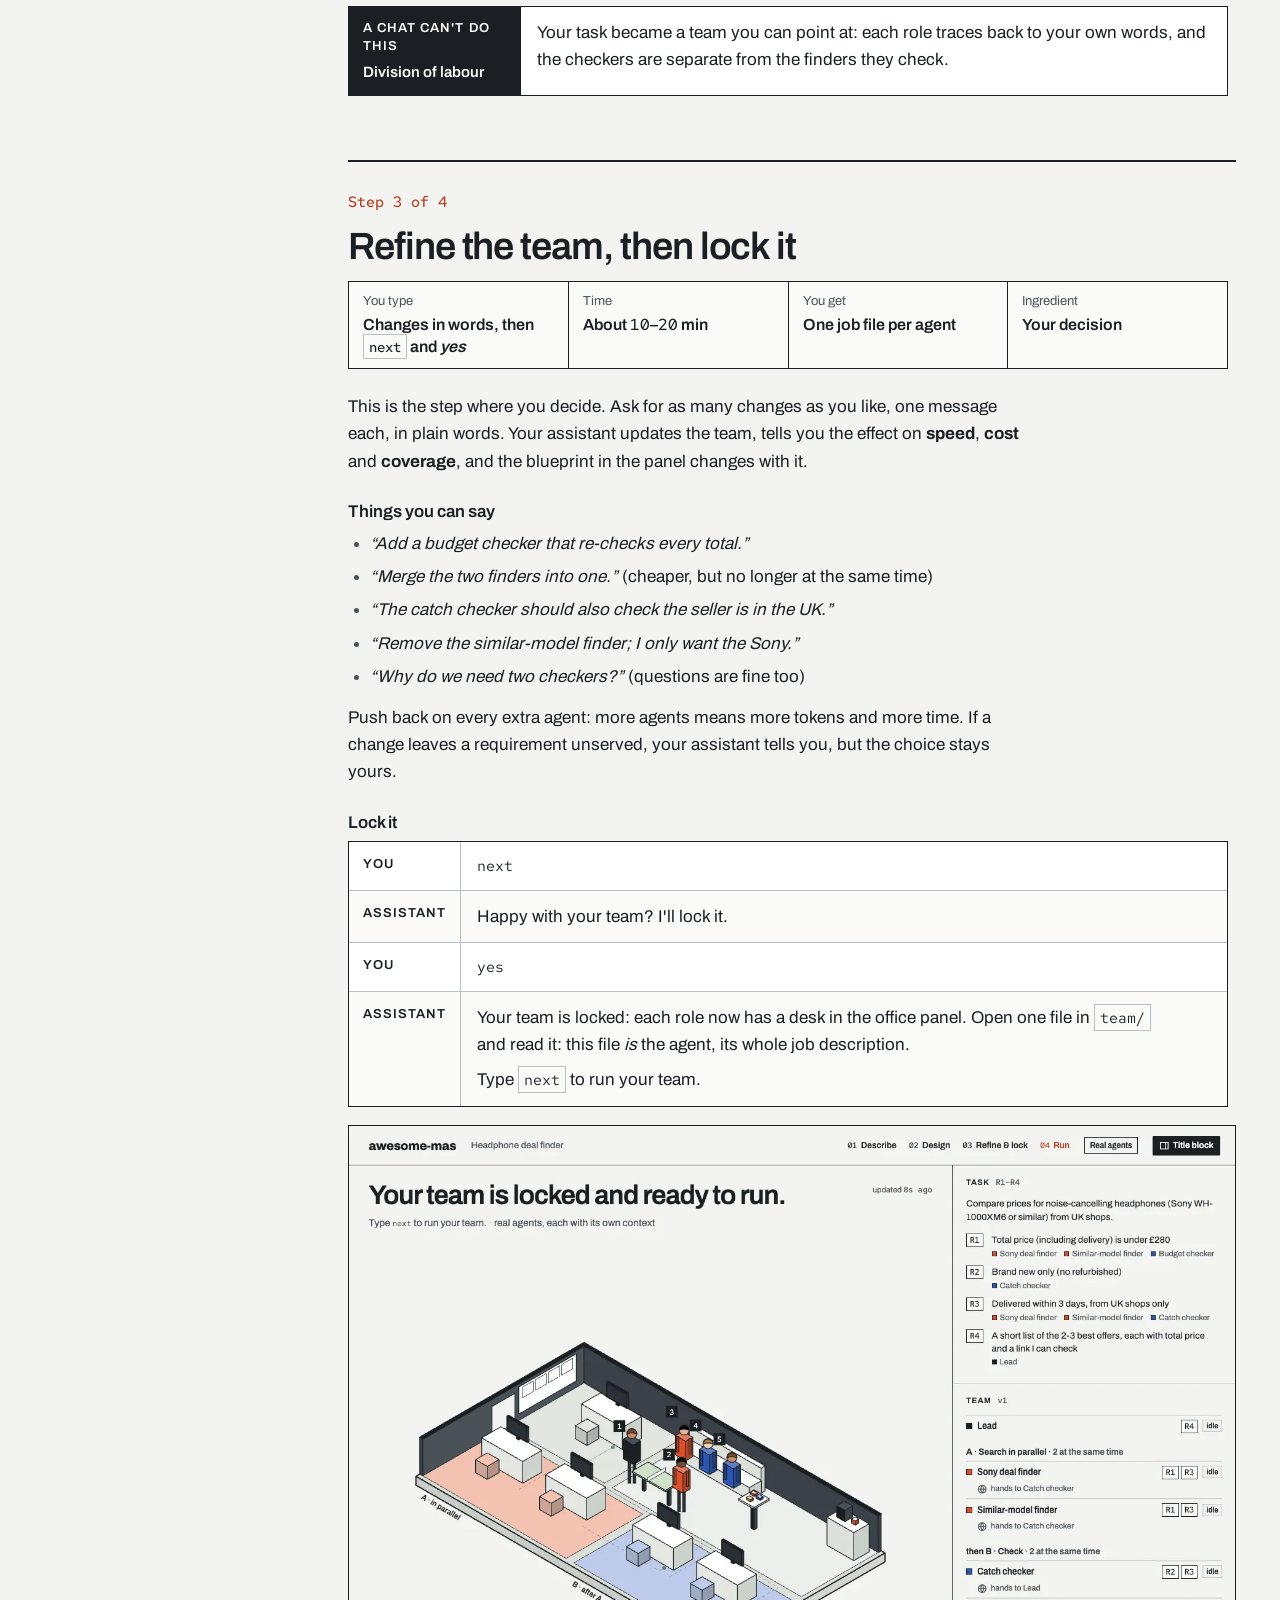
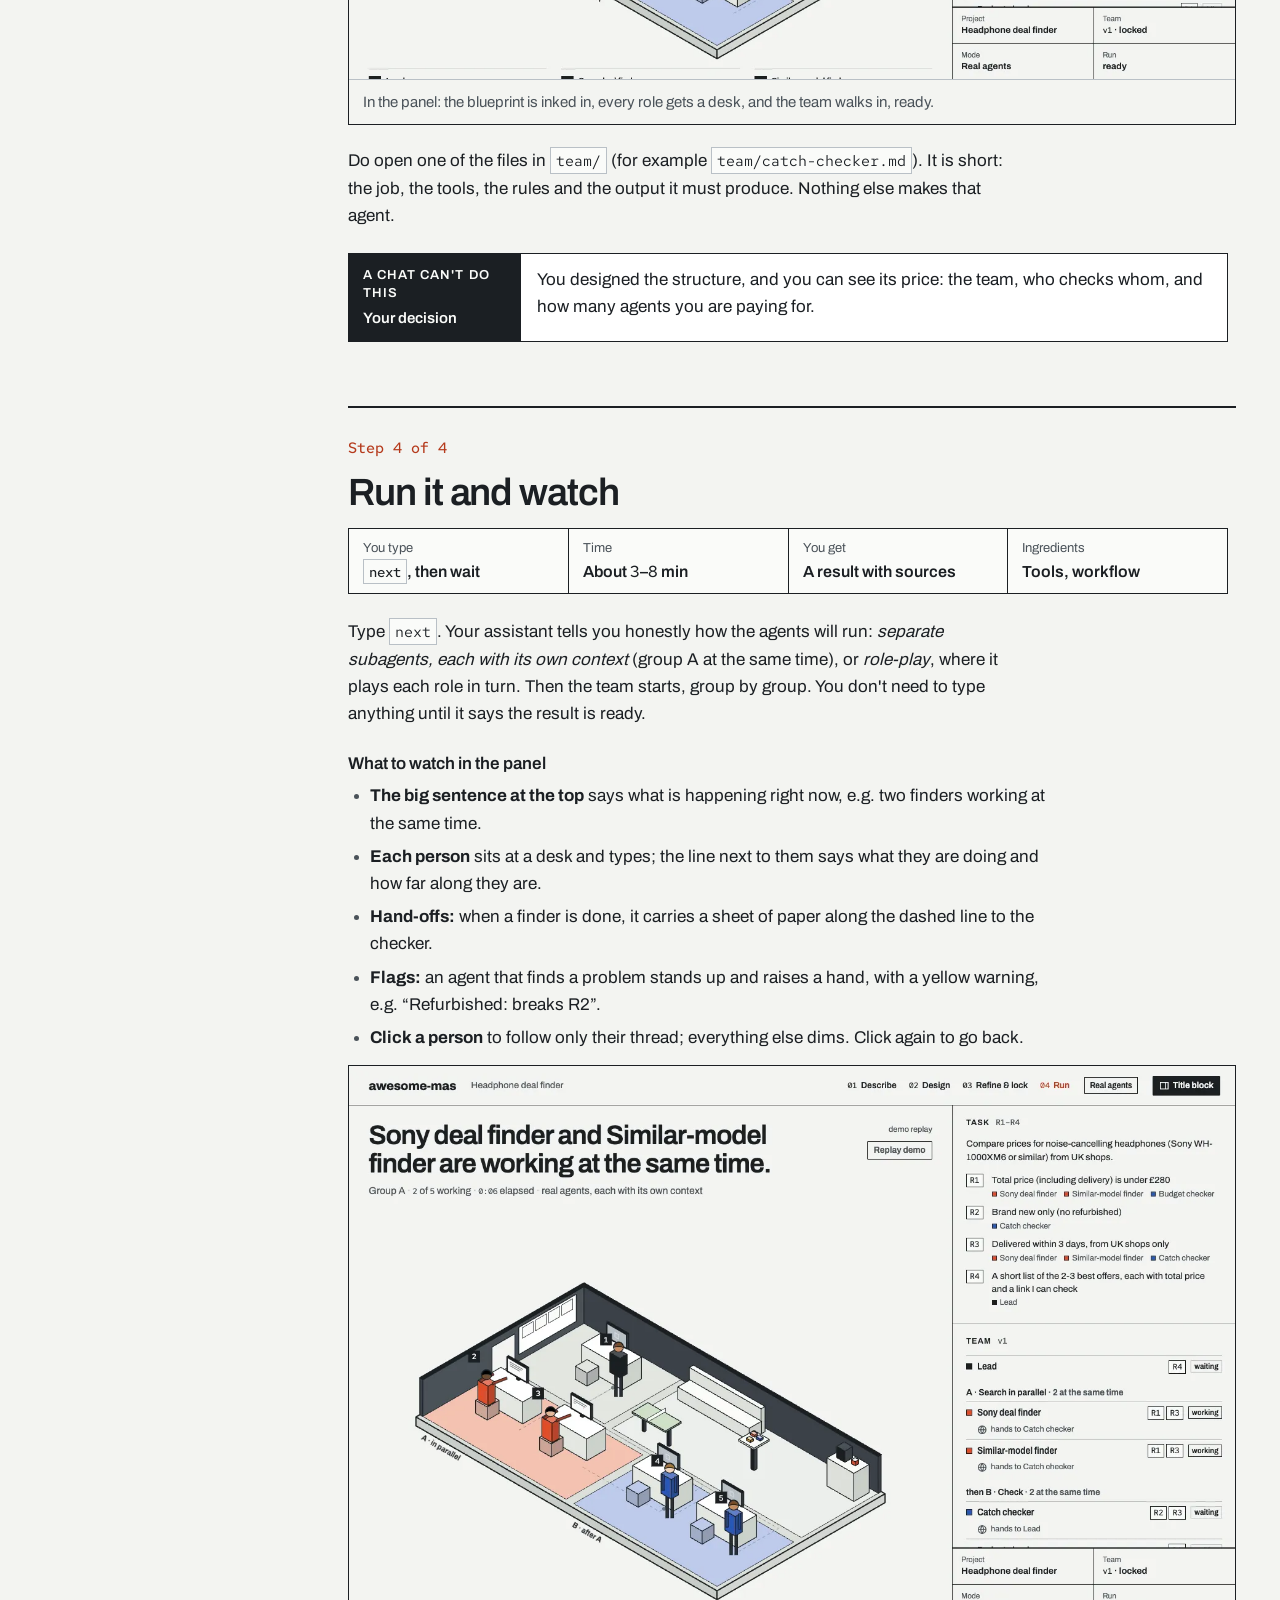
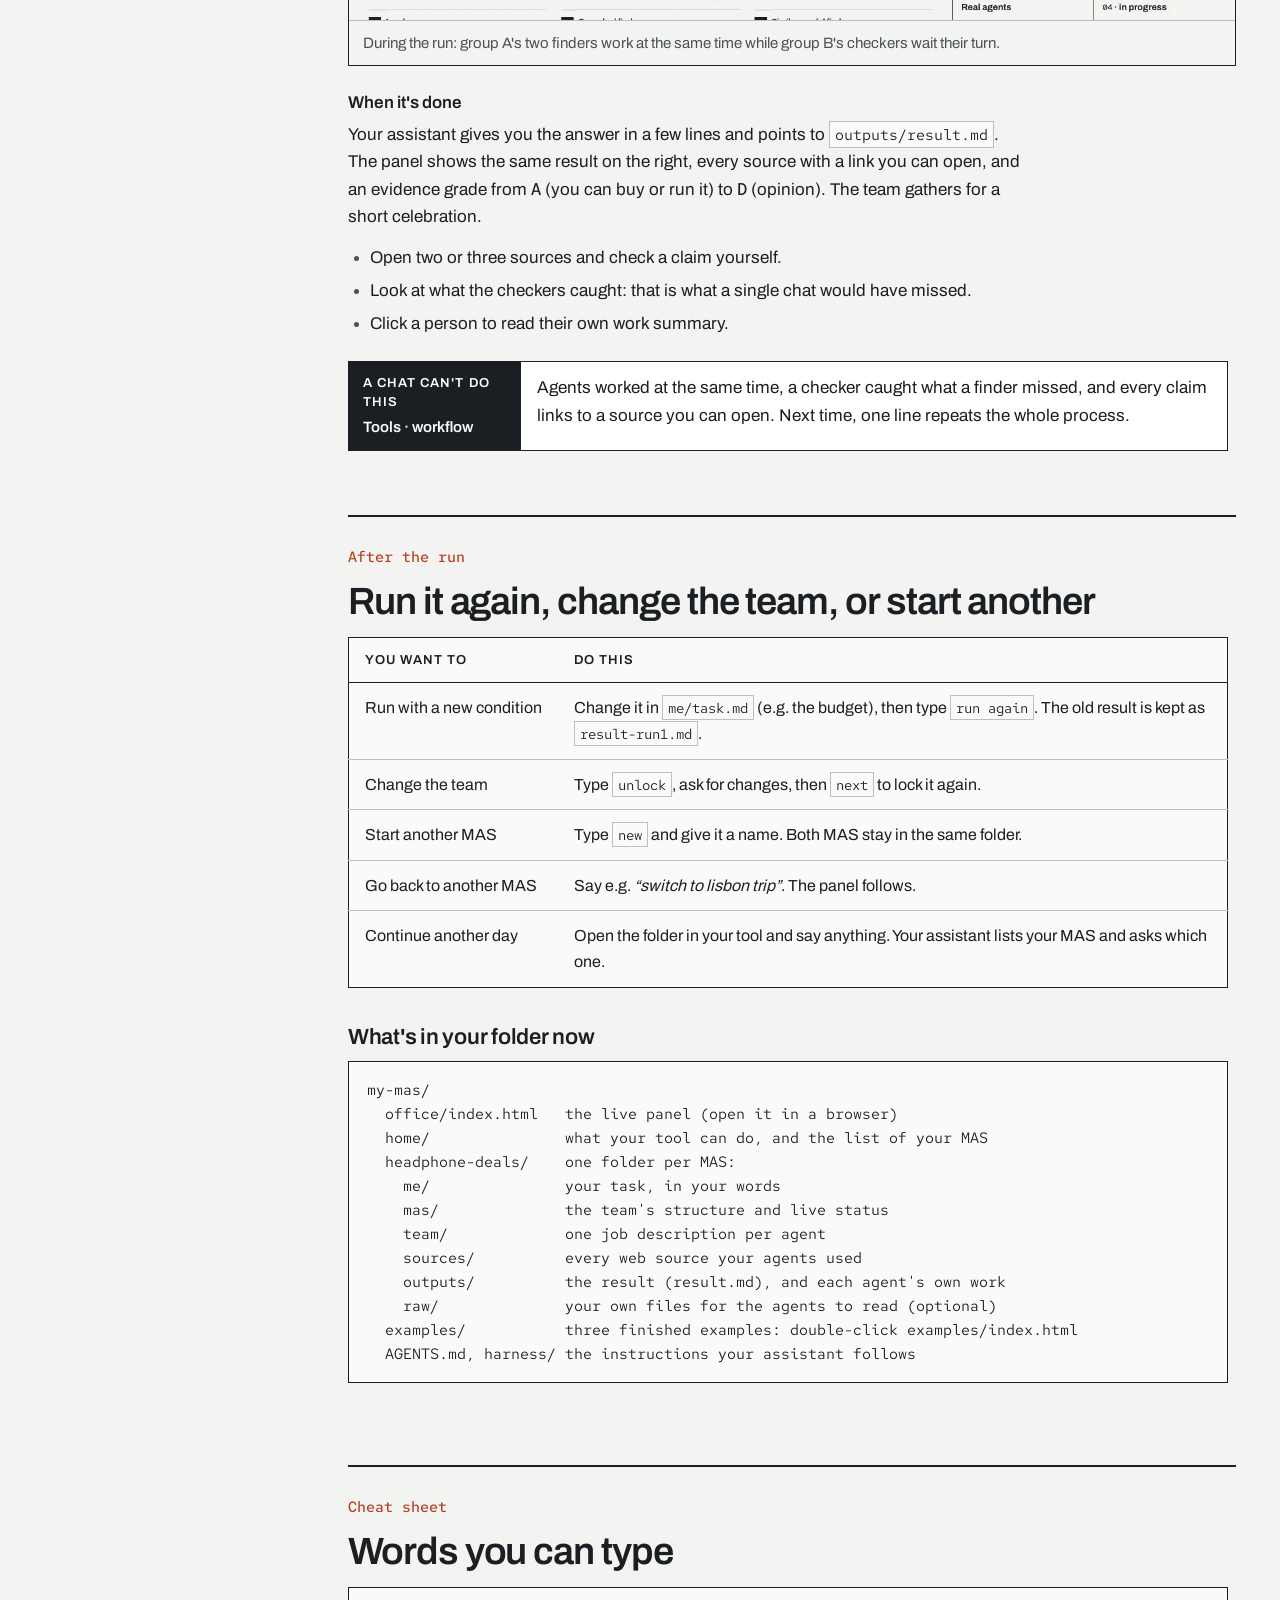
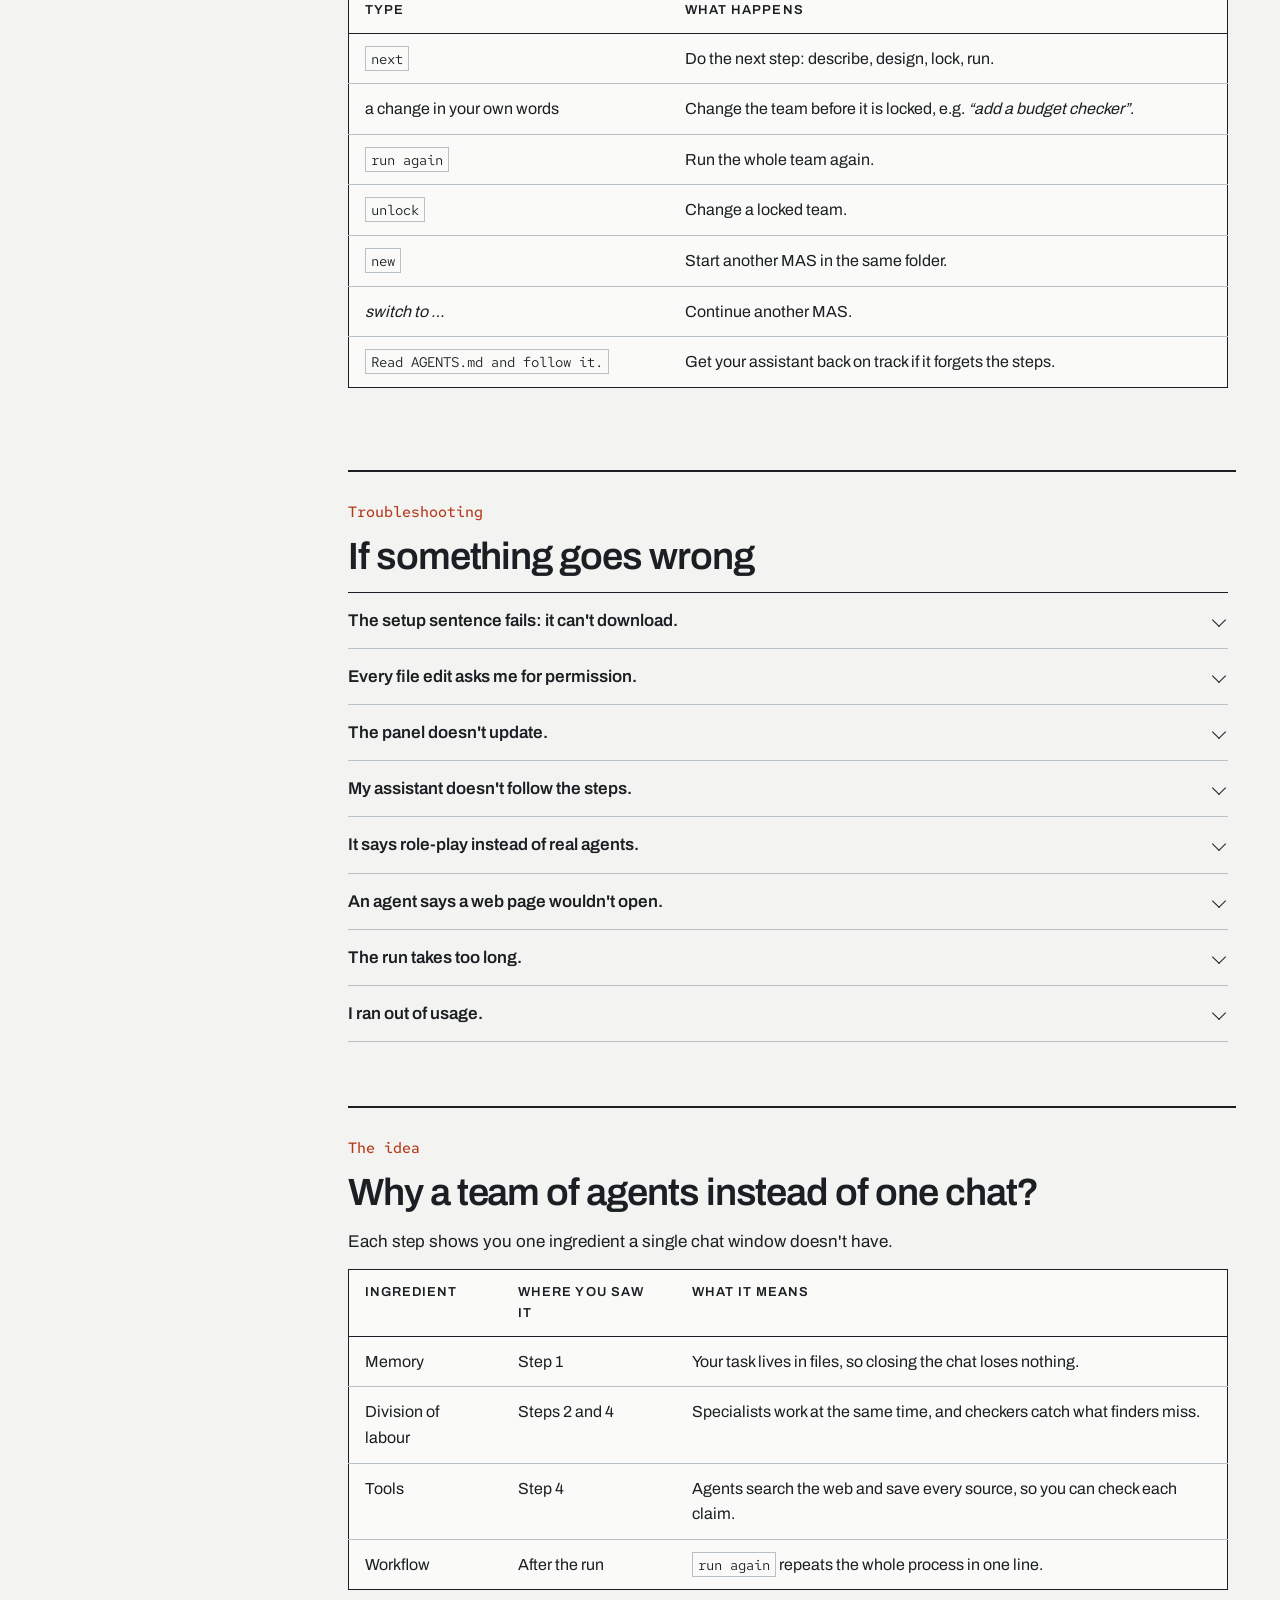
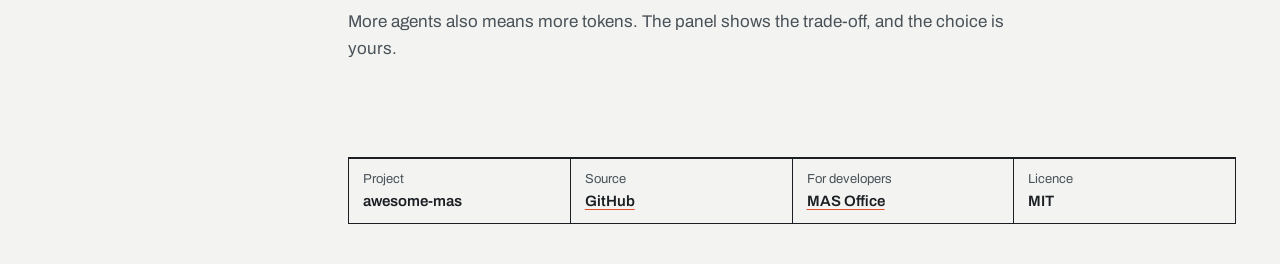
==== commit 4d1aa2b0: "Put the tutorial on a documented type ramp; update DESIGN.md DESIGN.md gains the Read-surface ramp t" ====
--- a/docs/index.html
+++ b/docs/index.html
@@ -47,7 +47,7 @@
   .lede { font-size: 19px; color: var(--ink-2); margin: 0 0 24px; max-width: 46ch; }
   .shot { margin: 0; border: 1px solid var(--ink); background: var(--white); }
   .shot img { display: block; width: 100%; height: auto; }
-  .shot figcaption { border-top: 1px solid var(--hair); padding: 10px 14px; font-size: 14px; color: var(--ink-2); background: var(--sheet); }
+  .shot figcaption { border-top: 1px solid var(--hair); padding: 10px 14px; font-size: 15px; color: var(--ink-2); background: var(--sheet); }
   .facts { display: grid; grid-template-columns: repeat(3, 1fr); border-top: 1px solid var(--ink); border-left: 1px solid var(--ink); margin: 0; }
   .facts div { border-right: 1px solid var(--ink); border-bottom: 1px solid var(--ink); padding: 10px 14px 12px; background: var(--paper); }
   .facts dt { font-size: 13px; color: var(--ink-2); }
@@ -68,8 +68,8 @@
   .r-n { display: block; font: 500 13px var(--mono); color: var(--verm-ink); }
   .route li.once .r-n, .route li.after .r-n { color: var(--ink-2); }
   .r-t { display: block; font-weight: 600; font-size: 17px; line-height: 1.25; margin: 2px 0 6px; }
-  .r-d { display: block; font-size: 14px; color: var(--ink-2); line-height: 1.4; }
-  .r-d code { font-size: 12.5px; }
+  .r-d { display: block; font-size: 15px; color: var(--ink-2); line-height: 1.4; }
+  .r-d code { font-size: 13px; }
   .route-foot { border-top: 1px solid var(--ink); padding: 12px 20px; font-size: 15px; display: flex; gap: 10px; align-items: flex-start; }
   .route-foot svg { flex: none; width: 18px; height: 18px; margin-top: 2px; }
 
@@ -83,7 +83,6 @@
   .toc li a:hover { color: var(--ink); }
   .toc li a[aria-current="true"] { color: var(--ink); font-weight: 600; }
   .toc li a[aria-current="true"] .num { color: var(--verm-ink); }
-  .toc .sub a { padding-left: 0; font-size: 14px; }
 
   article { min-width: 0; }
   .part { padding: 8px 0 56px; border-top: 2px solid var(--ink); margin-top: 8px; }
@@ -91,7 +90,7 @@
   .part > header { padding-top: 22px; }
   .p-n { font: 500 15px var(--mono); color: var(--verm-ink); margin: 0 0 4px; }
   .part h2 { font-size: clamp(28px, 3vw, 38px); font-weight: 600; letter-spacing: -.028em; line-height: 1.1; margin: 0 0 14px; text-wrap: balance; }
-  .part h3 { font-size: 21px; font-weight: 600; letter-spacing: -.012em; line-height: 1.25; margin: 36px 0 10px; }
+  .part h3 { font-size: 22px; font-weight: 600; letter-spacing: -.012em; line-height: 1.25; margin: 36px 0 10px; }
   .part h3.minor { font-size: 17px; font-weight: 600; letter-spacing: 0; margin: 26px 0 8px; }
   .part p, .part li { max-width: var(--measure); }
   .part p { margin: 0 0 14px; }
@@ -135,7 +134,7 @@
   .qs > li { display: grid; grid-template-columns: 56px minmax(0, 1fr); border-bottom: 1px solid var(--hair); margin: 0; max-width: none; padding: 14px 0; }
   .qs > li:last-child { border-bottom: 1px solid var(--ink); }
   .q-n { font: 500 15px var(--mono); color: var(--verm-ink); padding-top: 2px; }
-  .part .q-t { font-weight: 600; font-size: 18px; line-height: 1.35; margin: 0 0 2px; }
+  .part .q-t { font-weight: 600; font-size: 17px; line-height: 1.35; margin: 0 0 2px; }
   .part .q-h { color: var(--ink-2); font-size: 15px; margin: 0 0 10px; }
   .part .q-ex { font-size: 15px; margin: 0; padding: 8px 12px; background: var(--paper); border: 1px solid var(--hair); }
   .q-ex b { font-weight: 600; font-size: 13px; letter-spacing: .08em; text-transform: uppercase; margin-right: 8px; }
@@ -171,7 +170,7 @@
   tbody tr:last-child td { border-bottom: 0; }
   .t-key td:first-child { white-space: nowrap; }
 
-  pre.tree { font: 400 14.5px/1.6 var(--mono); background: var(--paper); border: 1px solid var(--ink); padding: 16px 18px; overflow-x: auto; max-width: 880px; margin: 0 0 18px; }
+  pre.tree { font: 400 15px/1.6 var(--mono); background: var(--paper); border: 1px solid var(--ink); padding: 16px 18px; overflow-x: auto; max-width: 880px; margin: 0 0 18px; }
 
   details { border-bottom: 1px solid var(--hair); max-width: 880px; }
   details:first-of-type { border-top: 1px solid var(--ink); }
@@ -185,7 +184,7 @@
   .titleblock { margin: 24px 0 40px; display: grid; grid-template-columns: repeat(4, 1fr); border-top: 2px solid var(--ink); border-left: 1px solid var(--ink); font-size: 13px; }
   .titleblock div { border-right: 1px solid var(--ink); border-bottom: 1px solid var(--ink); padding: 10px 14px; color: var(--ink-2); }
   .titleblock b { display: block; color: var(--ink); font-size: 15px; font-weight: 600; }
-  .toast { position: fixed; bottom: 20px; left: 50%; transform: translate(-50%, 8px); background: var(--ink); color: var(--paper); padding: 10px 16px; font-size: 14px; opacity: 0; transition: opacity .25s var(--ease), transform .25s var(--ease); pointer-events: none; z-index: 20; }
+  .toast { position: fixed; bottom: 20px; left: 50%; transform: translate(-50%, 8px); background: var(--ink); color: var(--paper); padding: 10px 16px; font-size: 15px; opacity: 0; transition: opacity .25s var(--ease), transform .25s var(--ease); pointer-events: none; z-index: 20; }
   .toast.show { opacity: 1; transform: translate(-50%, 0); }
   .mobile-toc { display: none; }
 
@@ -211,7 +210,7 @@
     body { font-size: 16px; }
     .rule .wrap { height: 56px; }
     .wm-sub { display: none; }
-    .rule nav { gap: 16px; font-size: 14px; }
+    .rule nav { gap: 16px; font-size: 15px; }
     .lede { font-size: 17px; }
     .facts { grid-template-columns: 1fr; }
     .route ol { grid-template-columns: 1fr 1fr; }
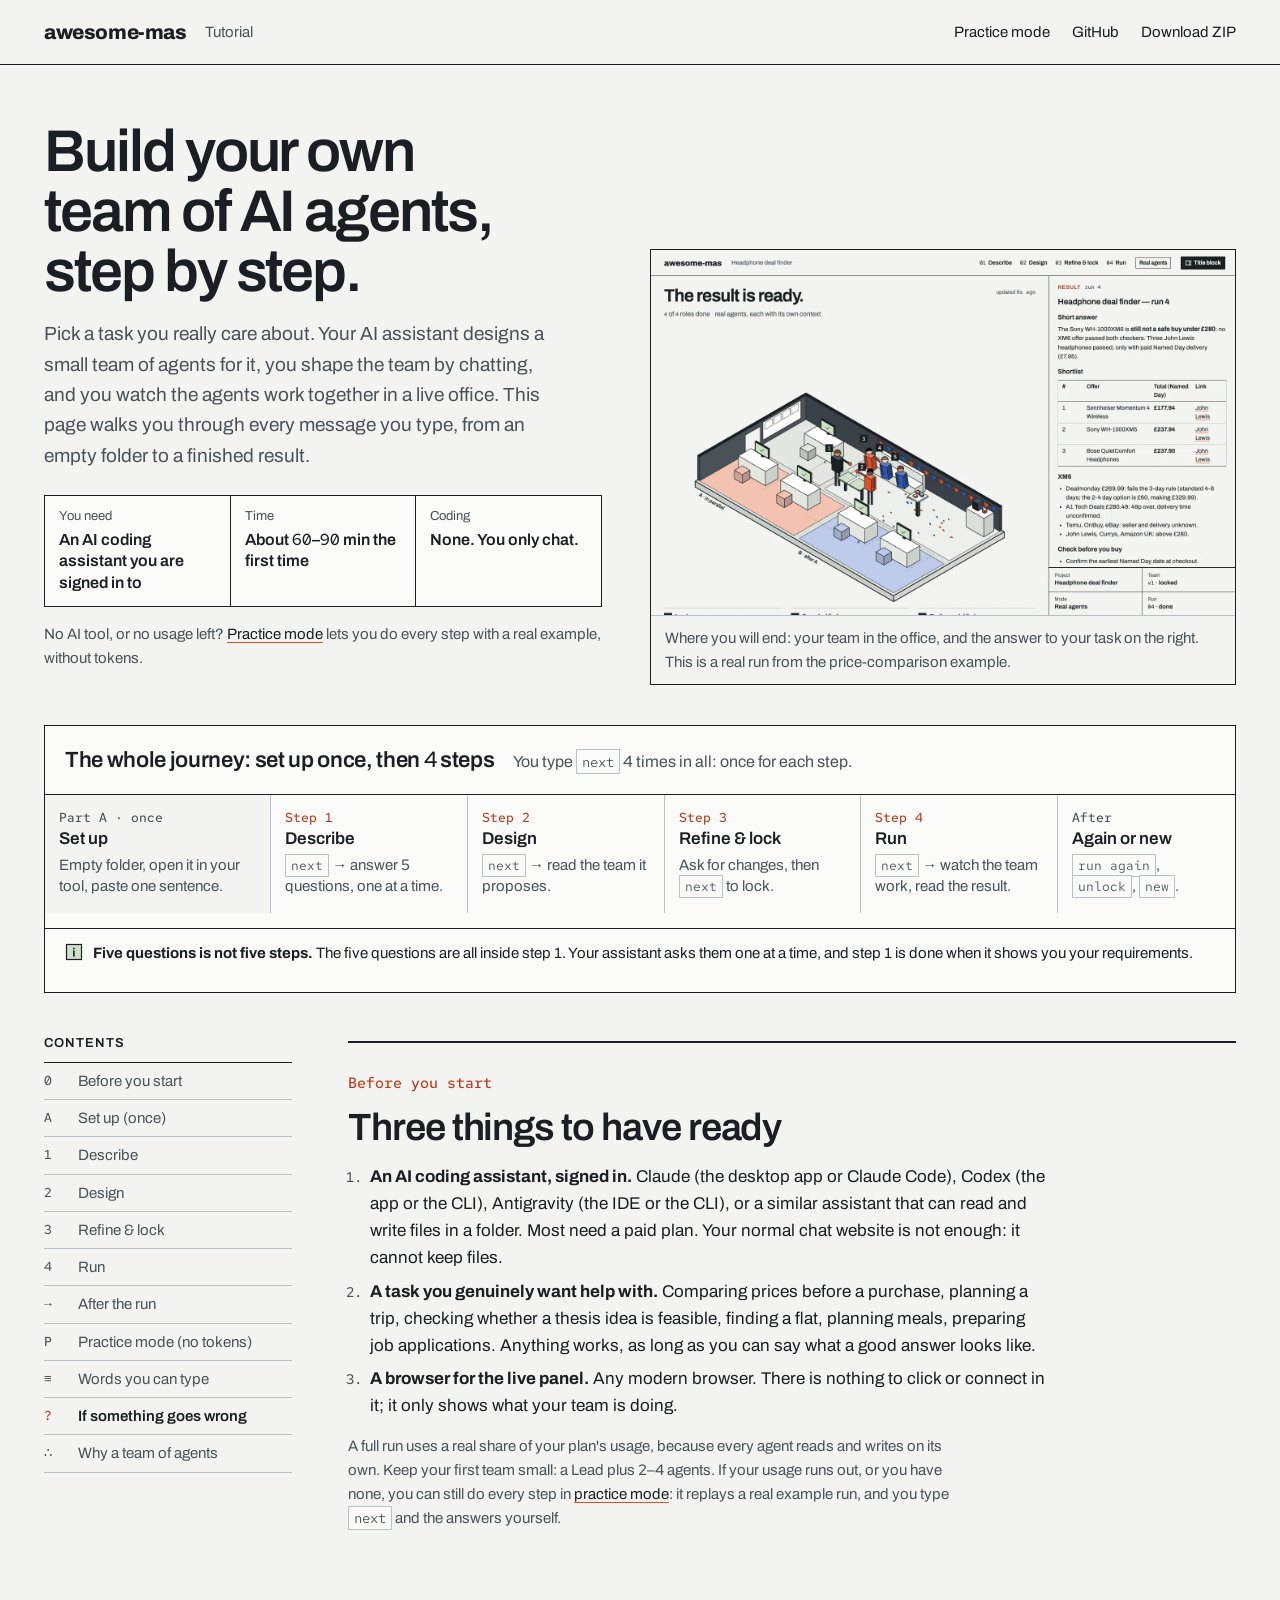
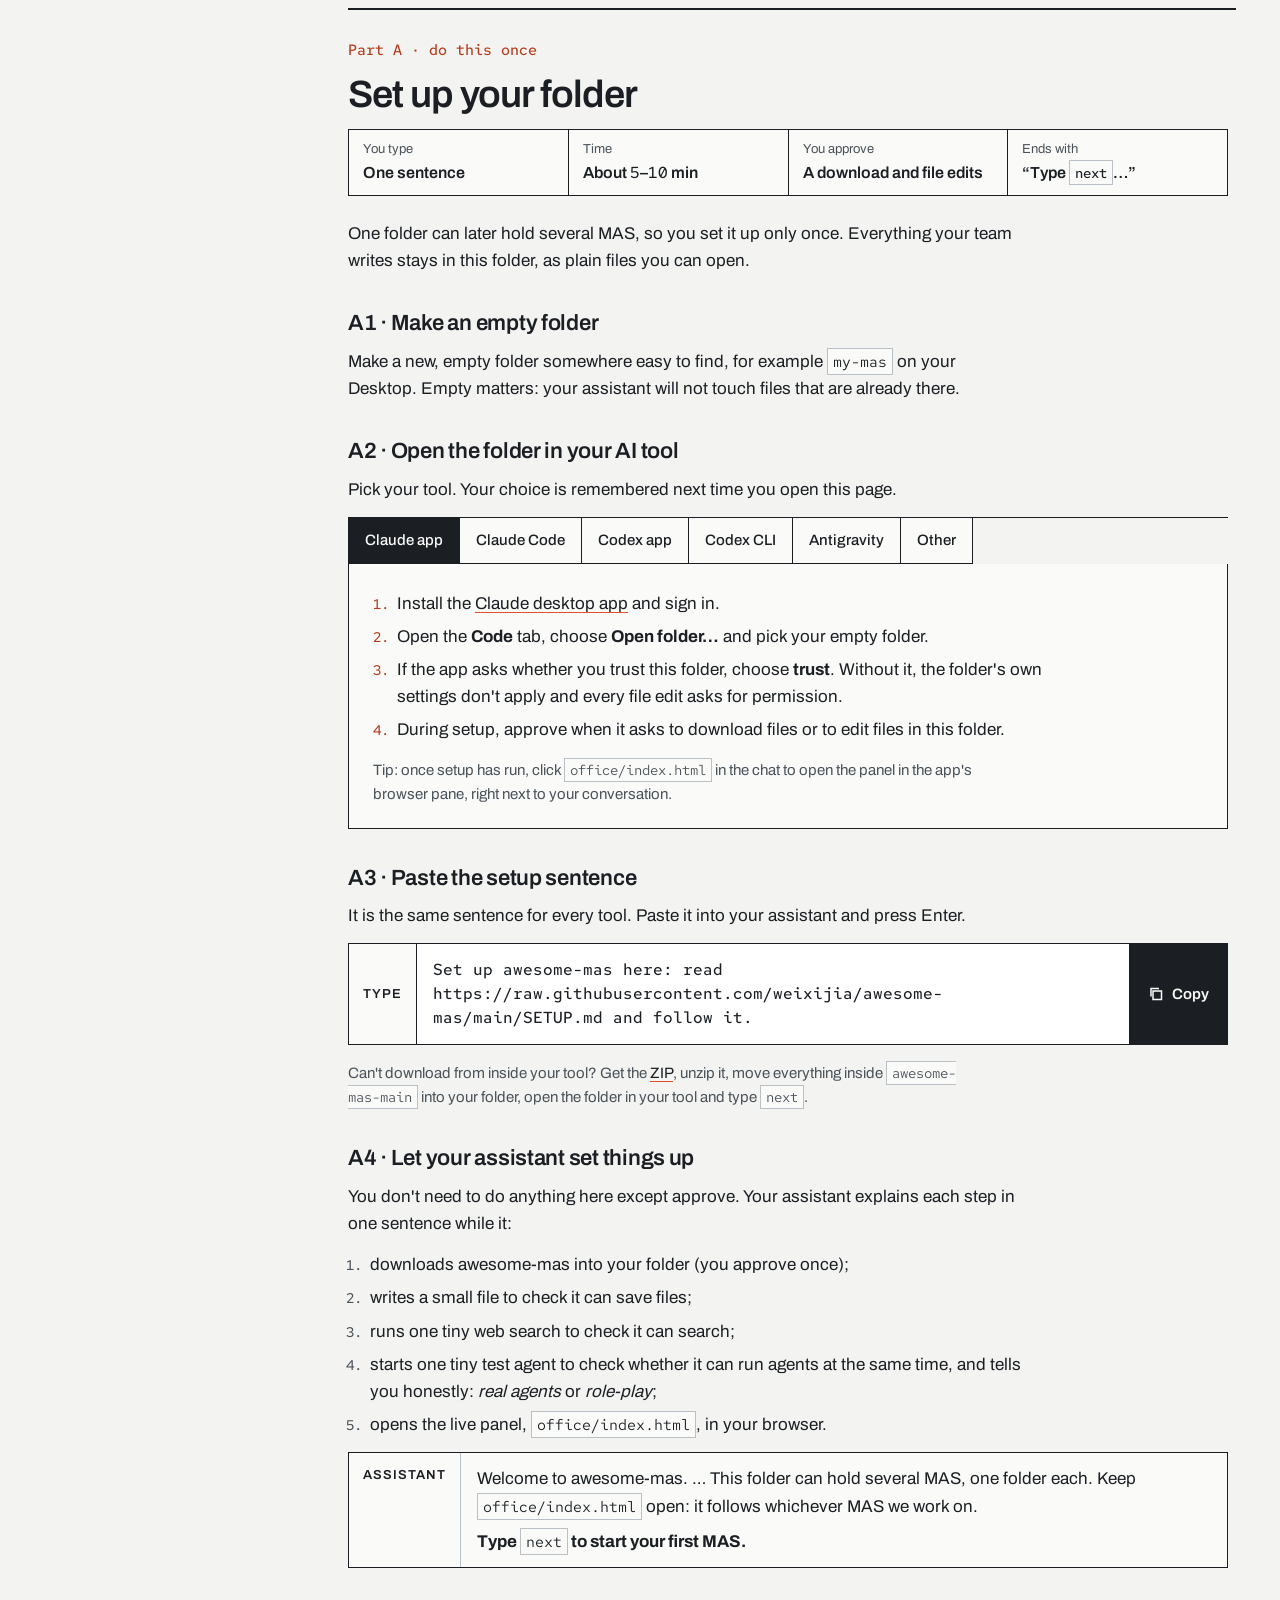
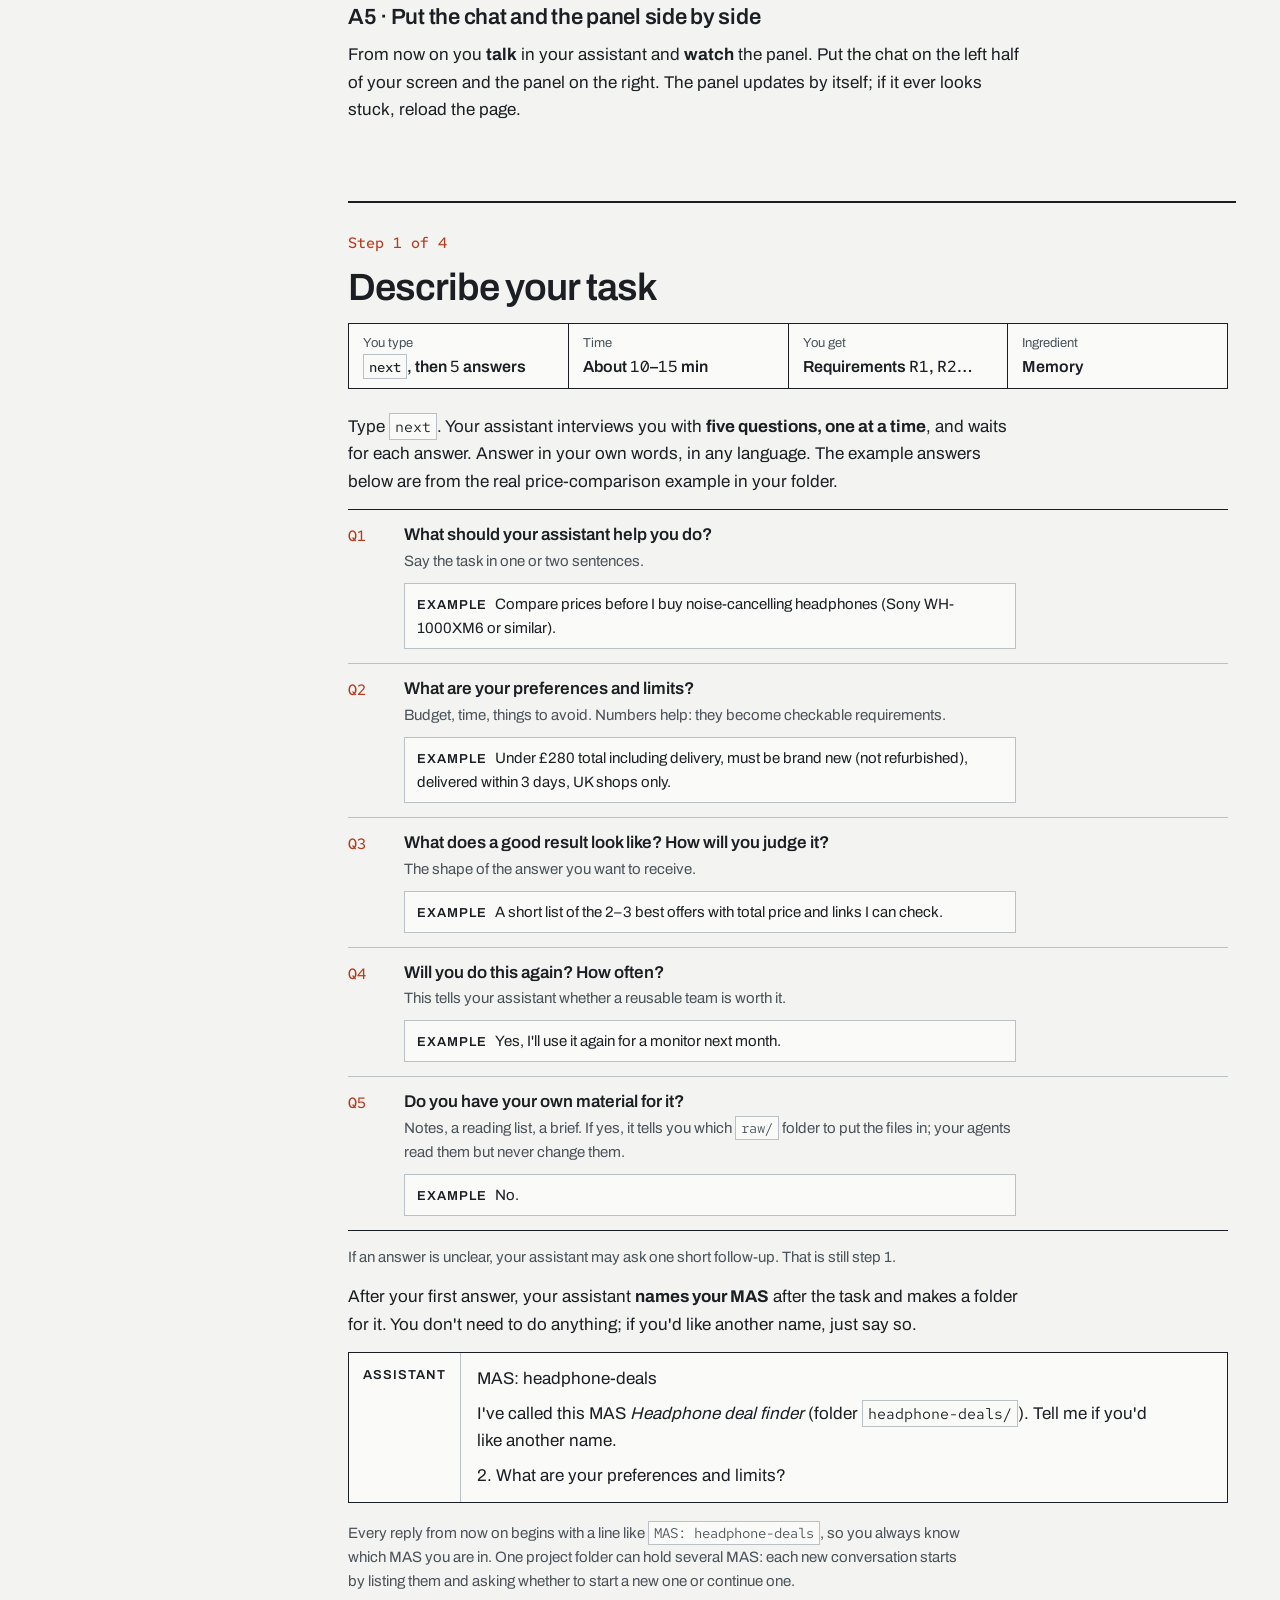
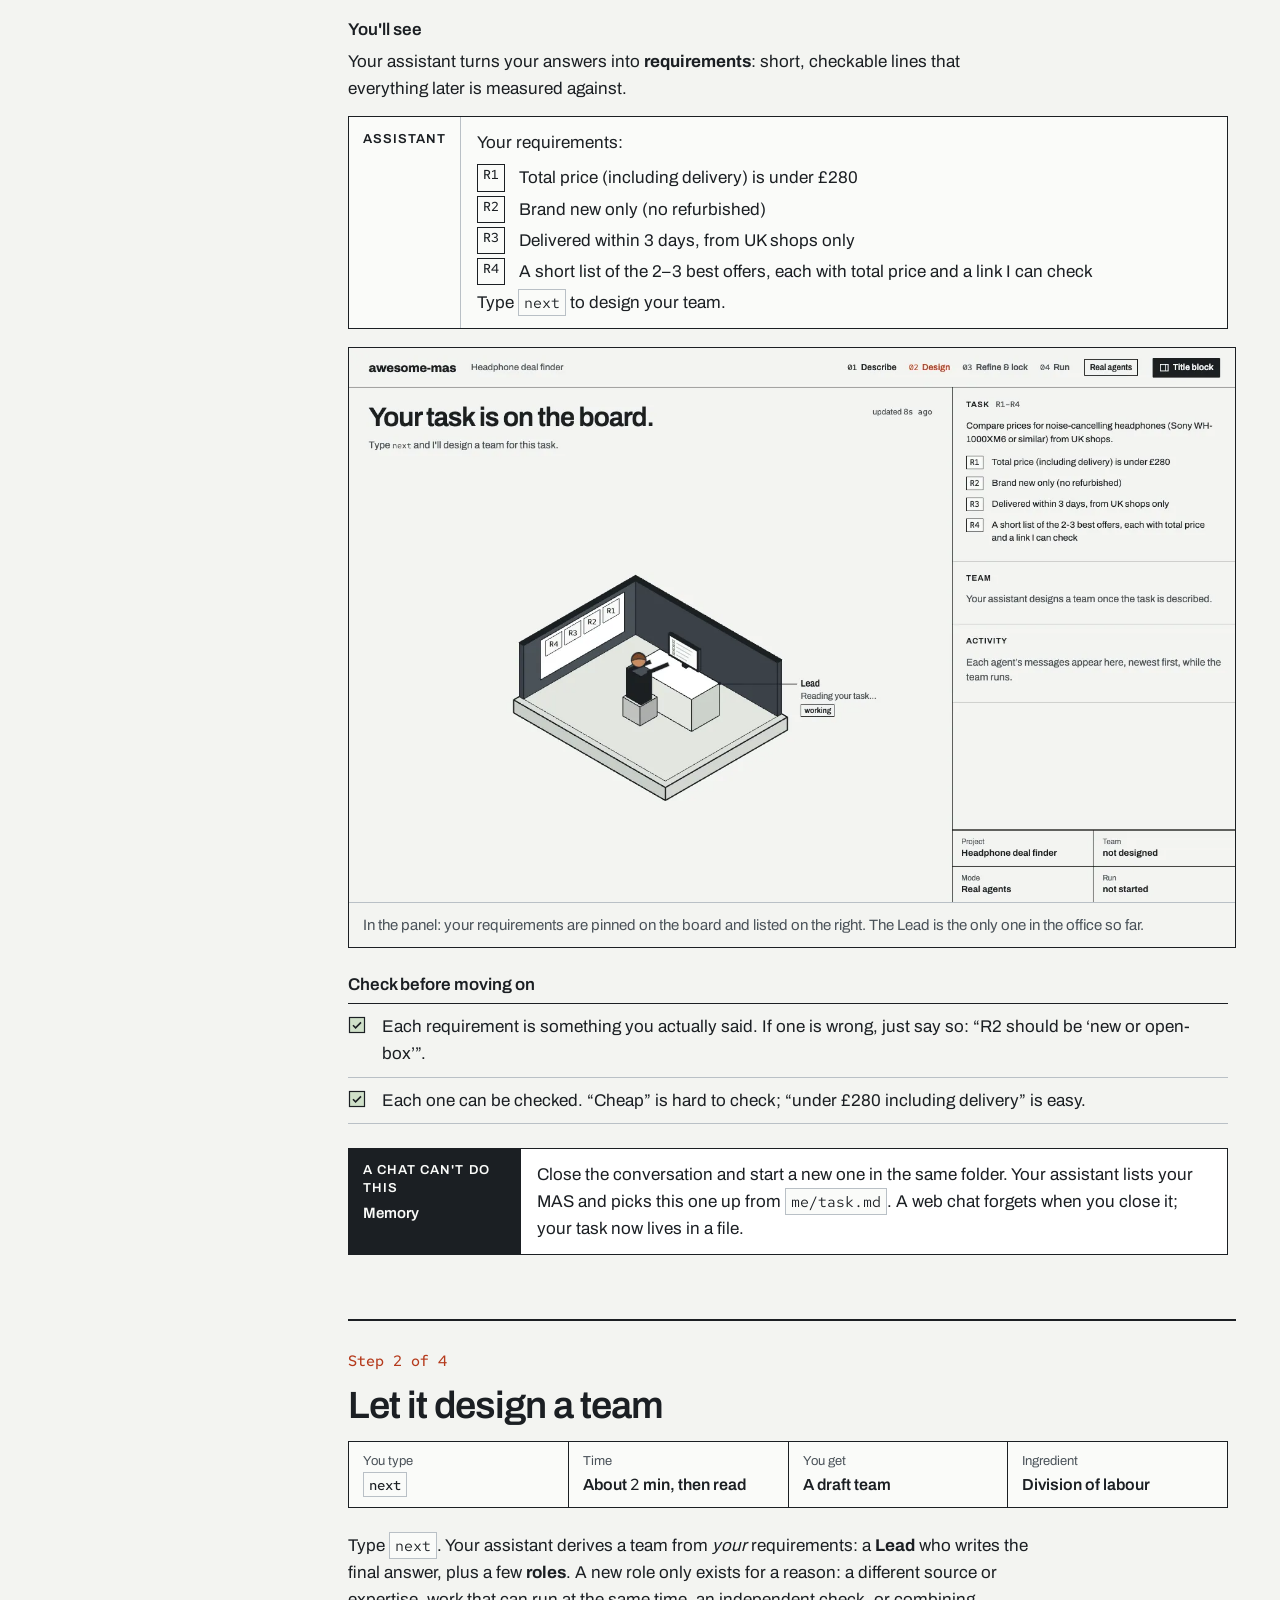
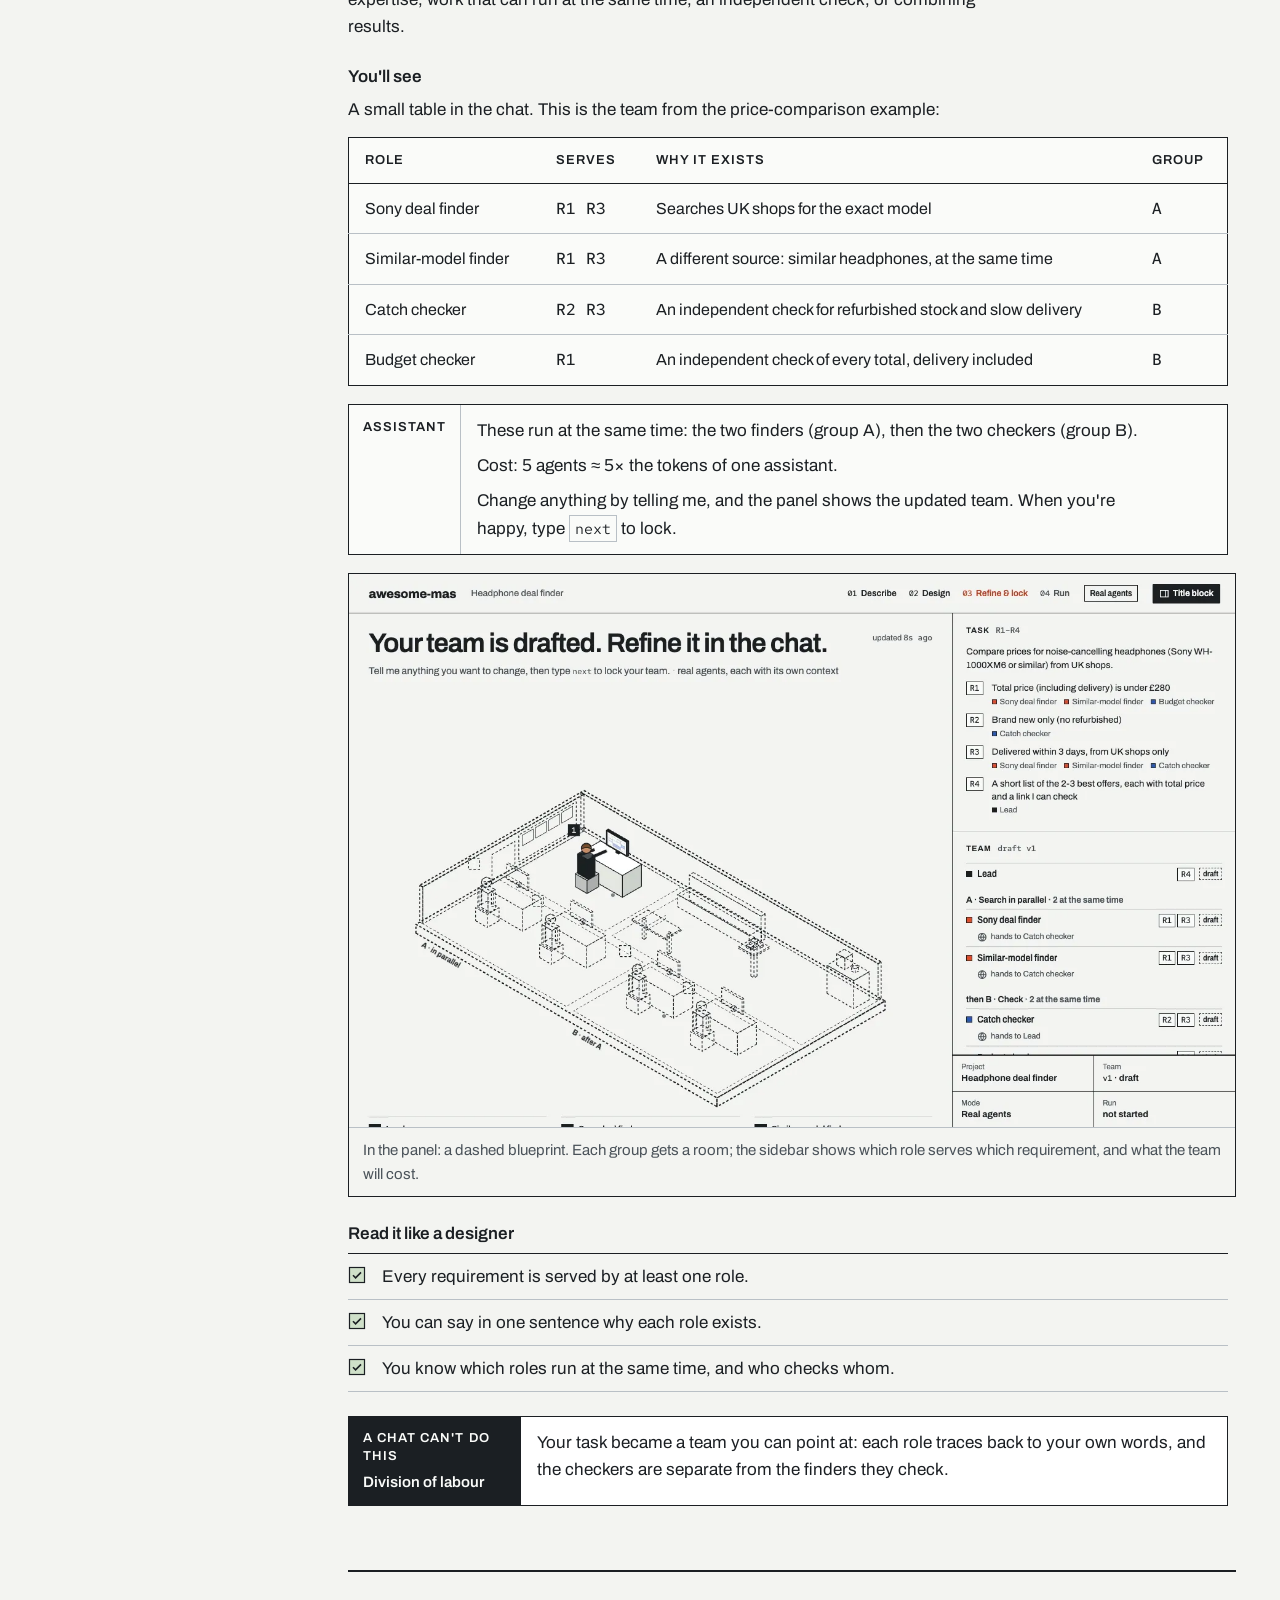
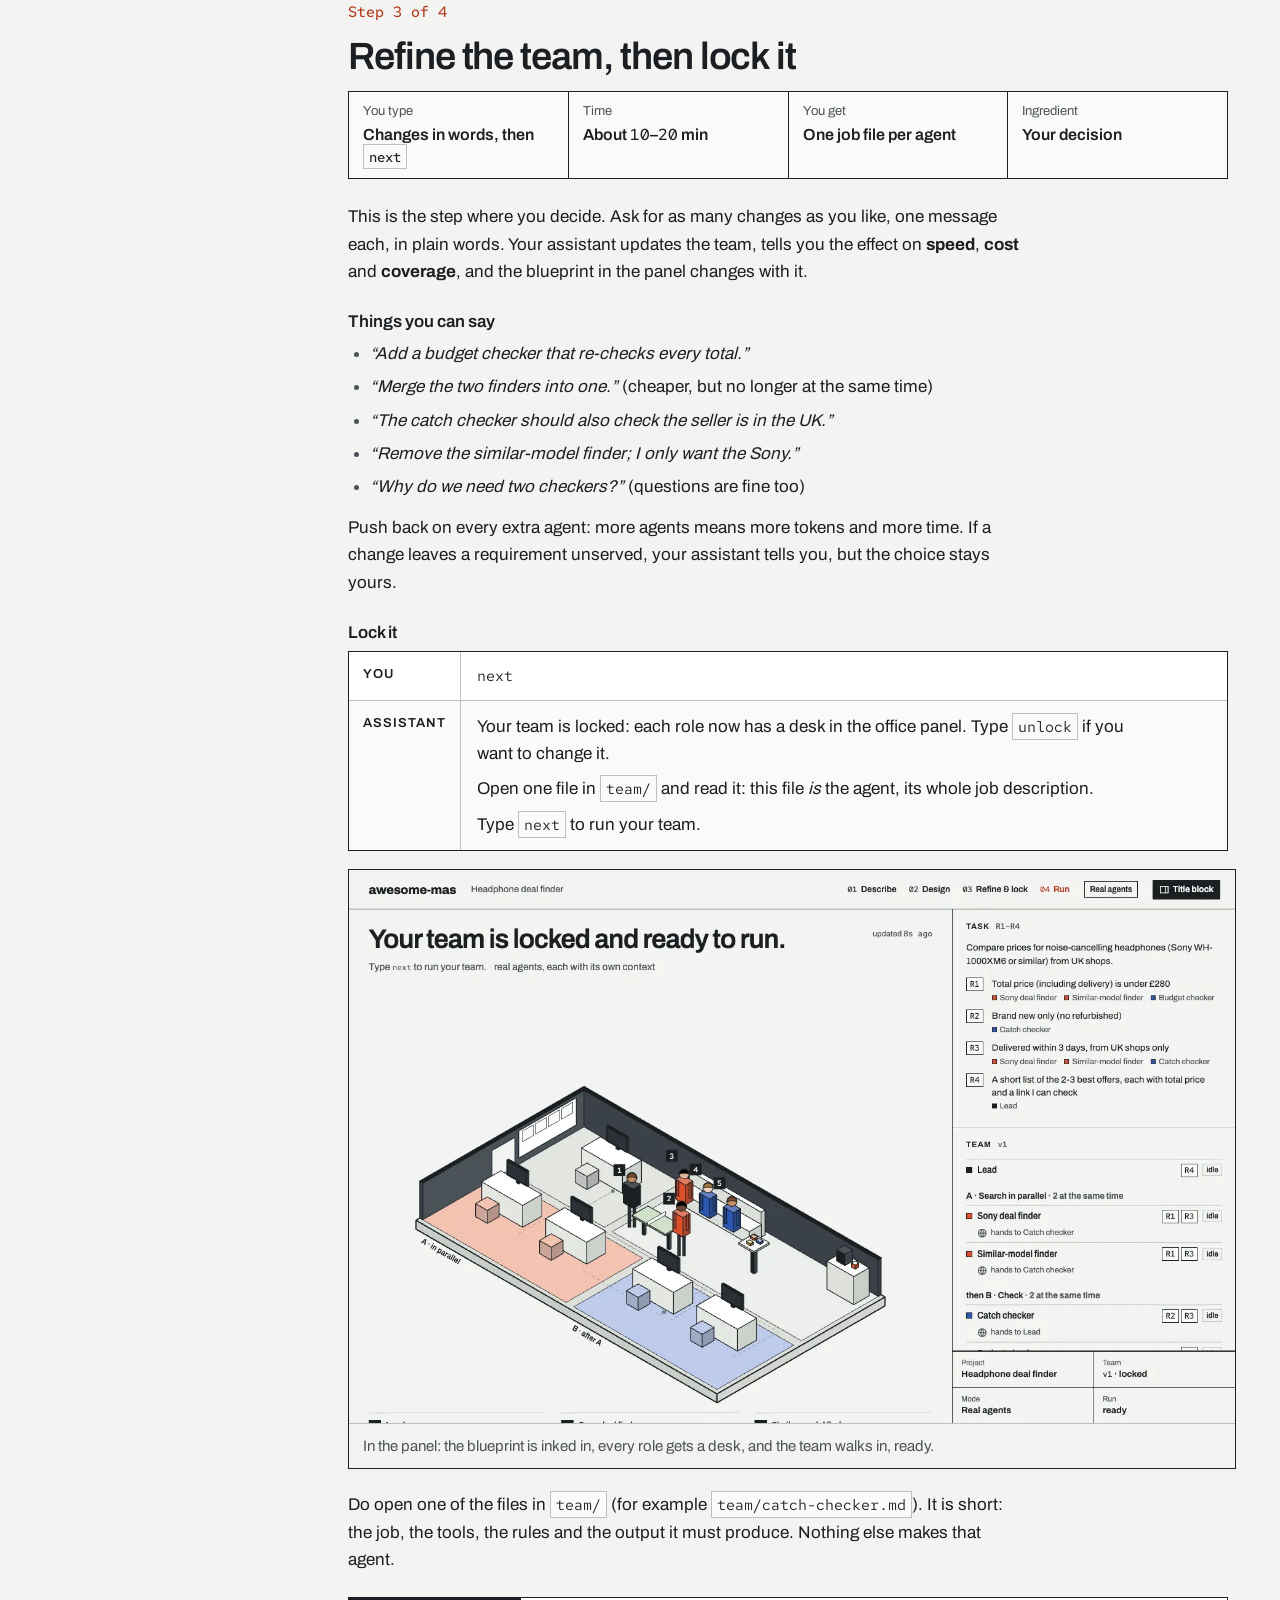
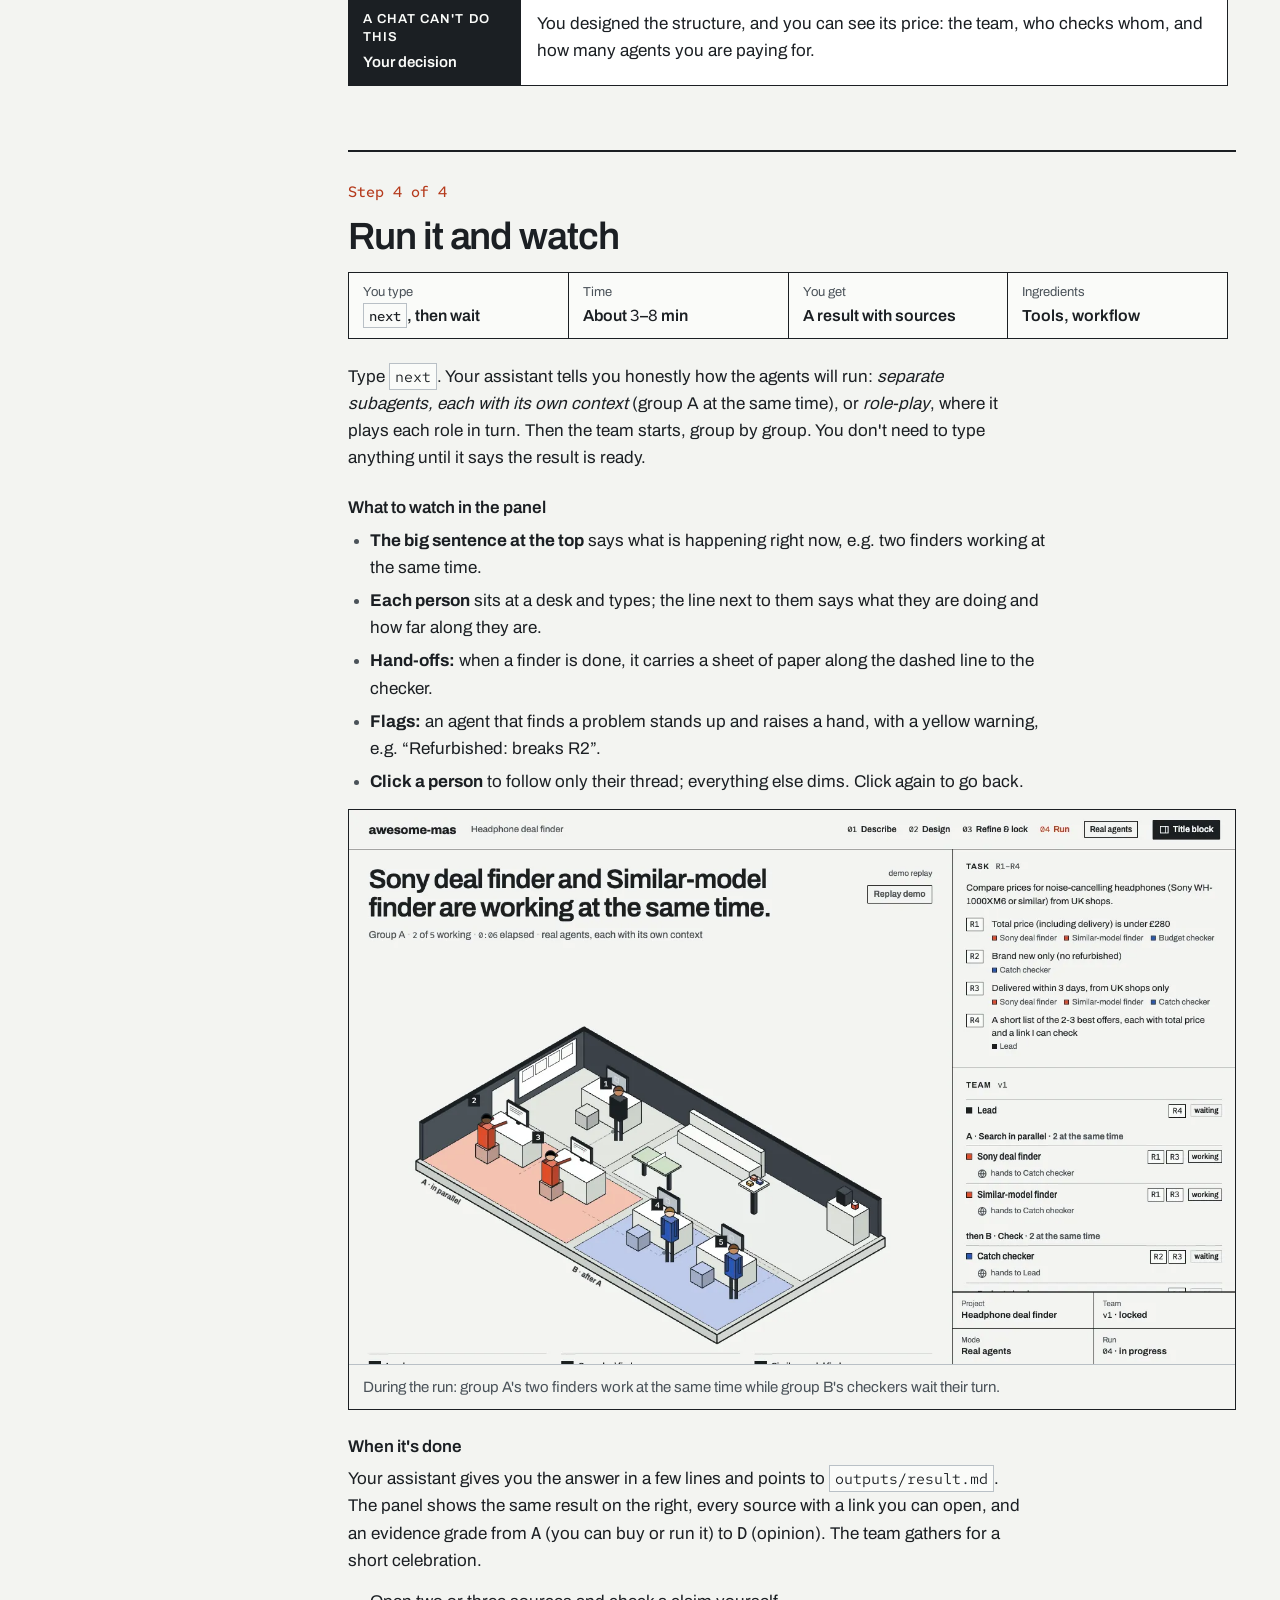
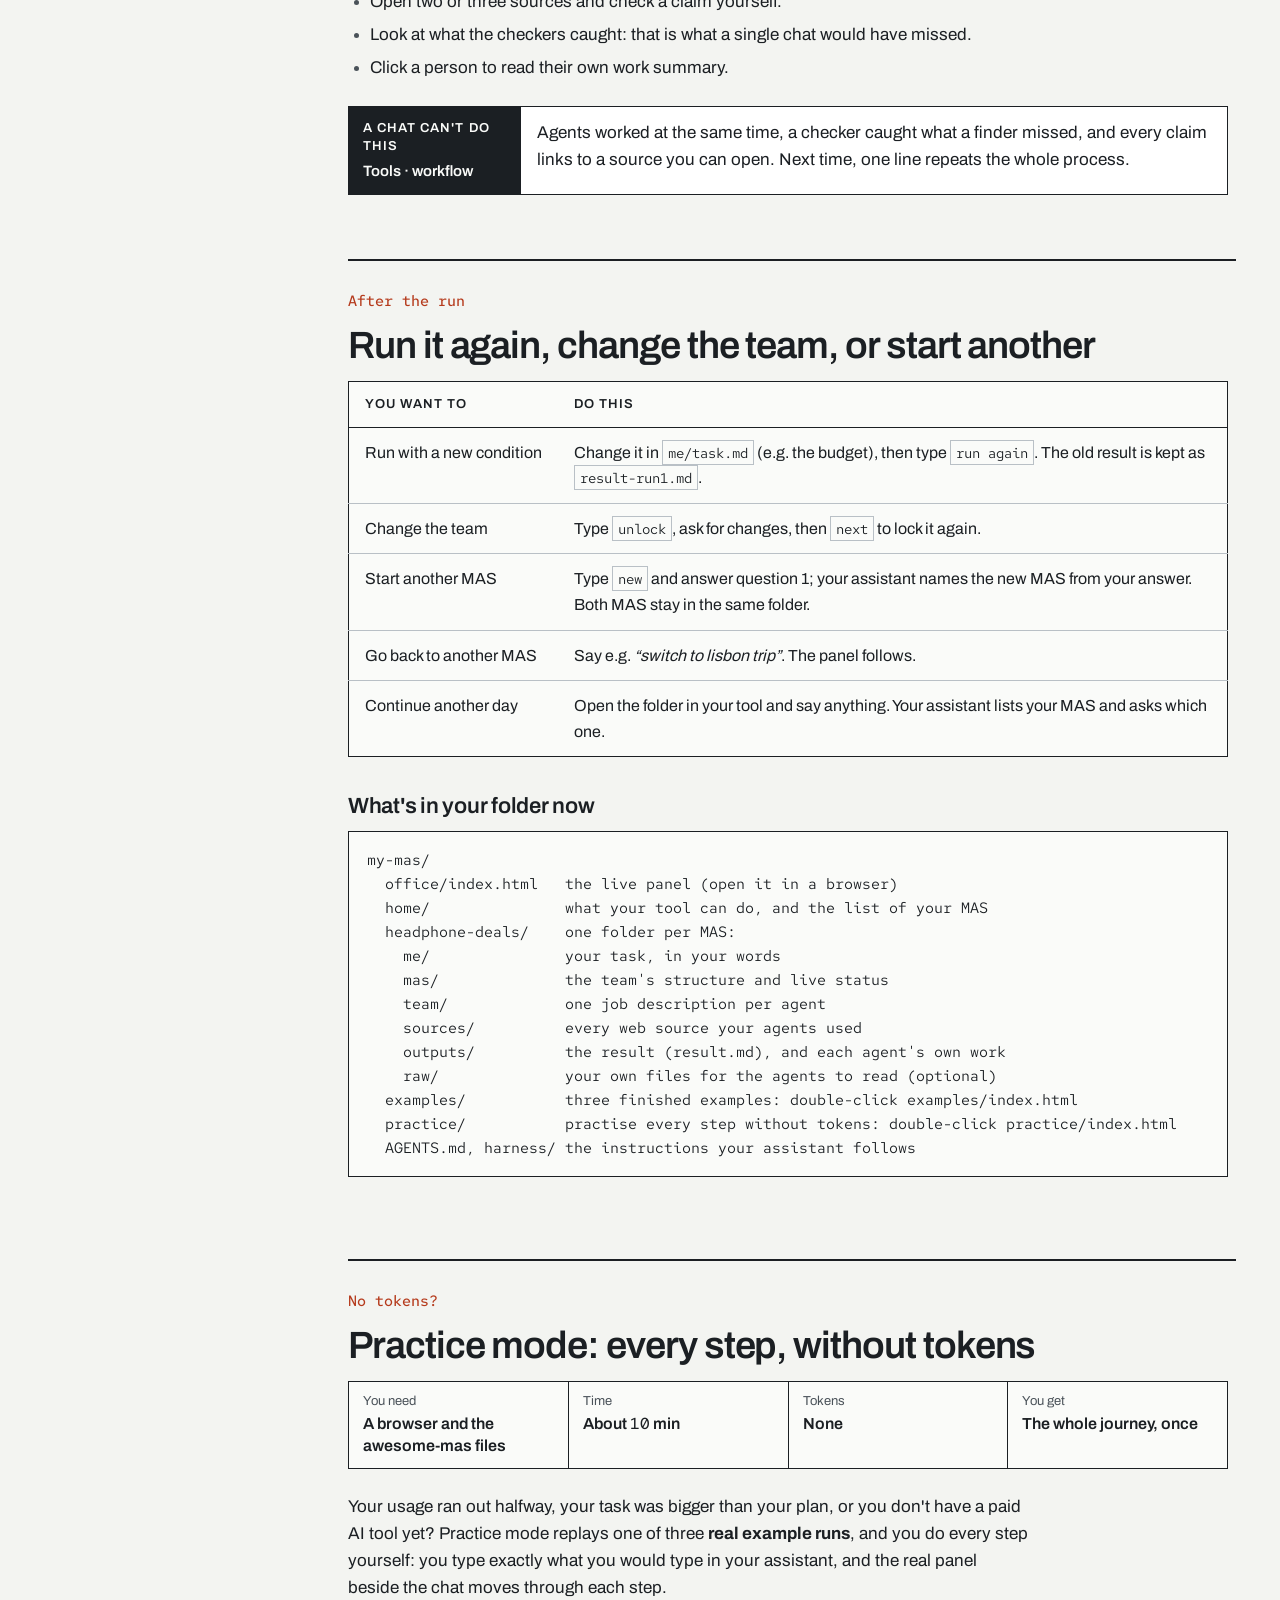
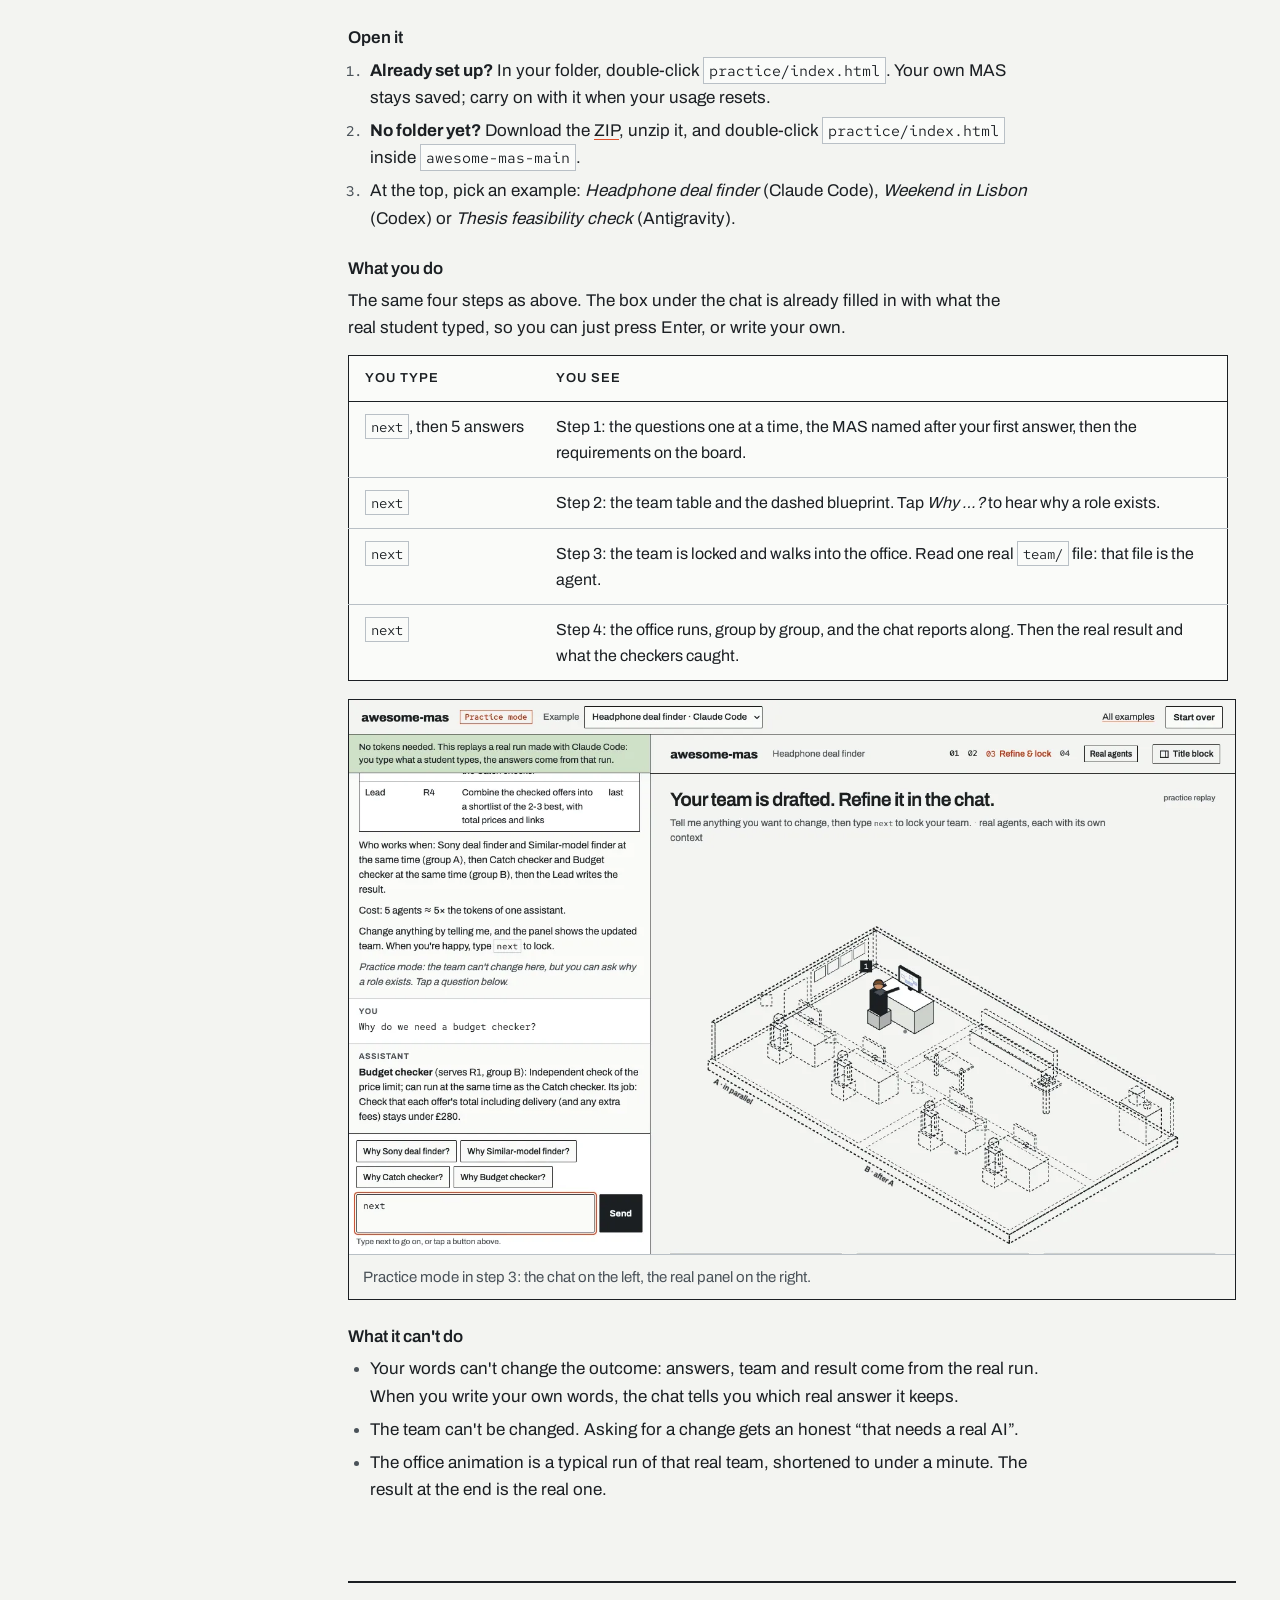
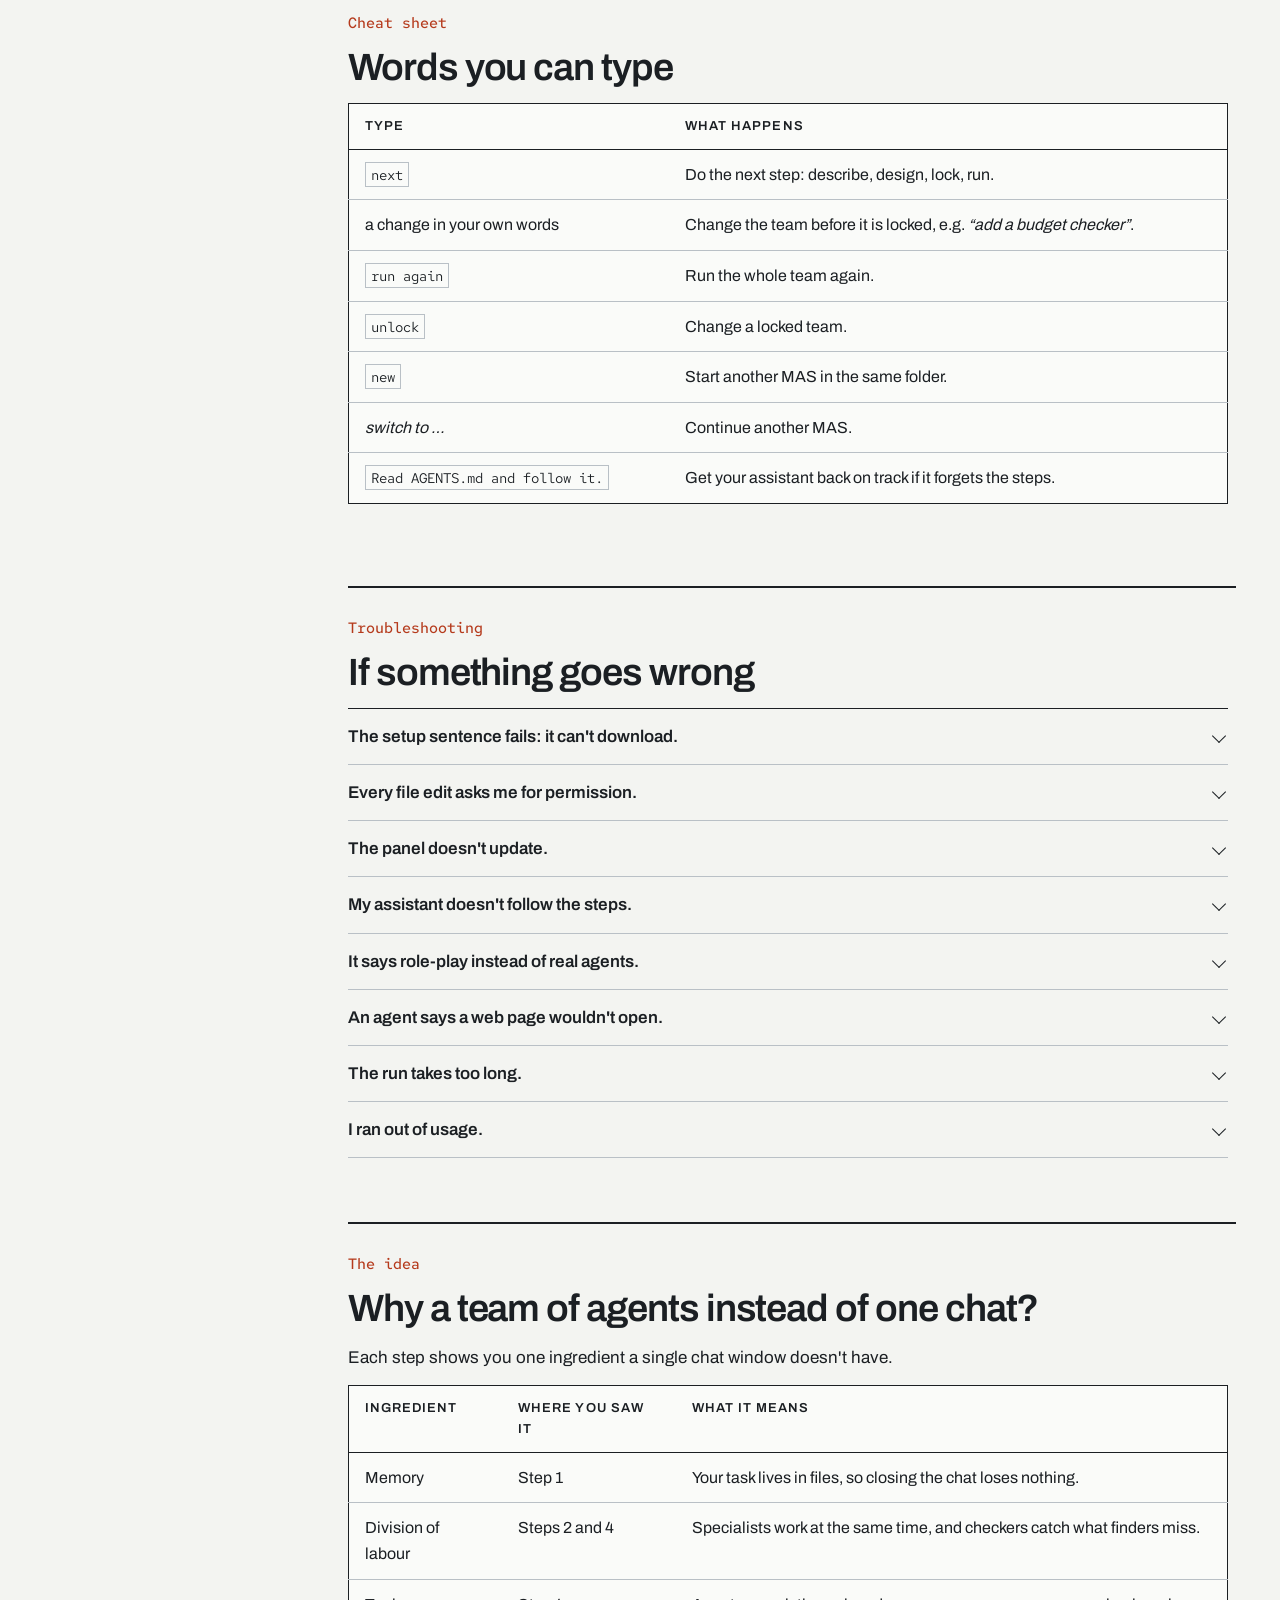
==== commit 960dc069: "Fewer turns, practice mode without tokens, README as a full tutorial Fewer turns (D-40): a new MAS i" ====
--- a/docs/index.html
+++ b/docs/index.html
@@ -58,7 +58,7 @@
   .route-head { display: flex; flex-wrap: wrap; gap: 6px 18px; align-items: baseline; padding: 16px 20px; border-bottom: 1px solid var(--ink); }
   .route-head h2 { margin: 0; font-size: 22px; font-weight: 600; letter-spacing: -.015em; }
   .route-head p { margin: 0; color: var(--ink-2); font-size: 16px; }
-  .route ol { list-style: none; margin: 0; padding: 0; display: grid; grid-template-columns: 1.15fr .8fr repeat(4, 1fr) .9fr; }
+  .route ol { list-style: none; margin: 0; padding: 0; display: grid; grid-template-columns: 1.15fr repeat(4, 1fr) .9fr; }
   .route li { border-right: 1px solid var(--hair); min-width: 0; }
   .route li:last-child { border-right: 0; }
   .route li.once { background: var(--sheet); }
@@ -189,10 +189,10 @@
   .mobile-toc { display: none; }
 
   @media (max-width: 1100px) {
-    .route ol { grid-template-columns: repeat(4, 1fr); }
+    .route ol { grid-template-columns: repeat(3, 1fr); }
     .route li { border-bottom: 1px solid var(--hair); }
-    .route li:nth-child(4) { border-right: 0; }
-    .route li:nth-child(n+5) { border-bottom: 0; }
+    .route li:nth-child(3n) { border-right: 0; }
+    .route li:nth-child(n+4) { border-bottom: 0; }
   }
   @media (max-width: 960px) {
     .opening { grid-template-columns: 1fr; gap: 28px; padding-top: 36px; }
@@ -216,7 +216,7 @@
     .route ol { grid-template-columns: 1fr 1fr; }
     .route li { border-right: 1px solid var(--hair) !important; border-bottom: 1px solid var(--hair) !important; }
     .route li:nth-child(2n) { border-right: 0 !important; }
-    .route li:last-child { border-bottom: 0 !important; grid-column: 1 / -1; }
+    .route li:nth-last-child(-n+2) { border-bottom: 0 !important; }
     .chat-row { grid-template-columns: 1fr; }
     .who { border-right: 0; border-bottom: 1px solid var(--hair); padding: 8px 14px; }
     .qs > li { grid-template-columns: 40px minmax(0, 1fr); }
@@ -239,7 +239,7 @@
   <div class="wrap">
     <a class="wm" href="#top">awesome-mas</a>
     <span class="wm-sub">Tutorial</span>
-    <nav aria-label="Project"><a href="https://github.com/weixijia/awesome-mas">GitHub</a><a href="https://github.com/weixijia/awesome-mas/archive/refs/heads/main.zip">Download ZIP</a></nav>
+    <nav aria-label="Project"><a href="#practice">Practice mode</a><a href="https://github.com/weixijia/awesome-mas">GitHub</a><a href="https://github.com/weixijia/awesome-mas/archive/refs/heads/main.zip">Download ZIP</a></nav>
   </div>
 </header>
 
@@ -254,6 +254,7 @@
           <div><dt>Time</dt><dd>About <span class="num">60</span>–<span class="num">90</span> min the first time</dd></div>
           <div><dt>Coding</dt><dd>None. You only chat.</dd></div>
         </dl>
+        <p class="quiet small">No AI tool, or no usage left? <a href="#practice">Practice mode</a> lets you do every step with a real example, without tokens.</p>
       </div>
       <figure class="shot">
         <img src="img/step4-result.webp" width="1440" height="900" alt="The awesome-mas panel after a finished run: an axonometric office where five agents gathered at the party table, and on the right the result: a shortlist of three headphone offers with total prices and links.">
@@ -264,14 +265,13 @@
     <section class="route" aria-labelledby="route-h">
       <div class="route-head">
         <h2 id="route-h">The whole journey: set up once, then <span class="num">4</span> steps</h2>
-        <p>You type <code>next</code> once to name your MAS, then once to start each of the <span class="num">4</span> steps.</p>
+        <p>You type <code>next</code> <span class="num">4</span> times in all: once for each step.</p>
       </div>
       <ol>
         <li class="once"><a href="#setup"><span class="r-n">Part A · once</span><span class="r-t">Set up</span><span class="r-d">Empty folder, open it in your tool, paste one sentence.</span></a></li>
-        <li class="once"><a href="#name"><span class="r-n">Then</span><span class="r-t">Name your MAS</span><span class="r-d">A few words, e.g. <em>headphone deals</em>.</span></a></li>
         <li><a href="#step-1"><span class="r-n">Step 1</span><span class="r-t">Describe</span><span class="r-d"><code>next</code> → answer <span class="num">5</span> questions, one at a time.</span></a></li>
         <li><a href="#step-2"><span class="r-n">Step 2</span><span class="r-t">Design</span><span class="r-d"><code>next</code> → read the team it proposes.</span></a></li>
-        <li><a href="#step-3"><span class="r-n">Step 3</span><span class="r-t">Refine &amp; lock</span><span class="r-d">Ask for changes, then <code>next</code> → <em>yes</em>.</span></a></li>
+        <li><a href="#step-3"><span class="r-n">Step 3</span><span class="r-t">Refine &amp; lock</span><span class="r-d">Ask for changes, then <code>next</code> to lock.</span></a></li>
         <li><a href="#step-4"><span class="r-n">Step 4</span><span class="r-t">Run</span><span class="r-d"><code>next</code> → watch the team work, read the result.</span></a></li>
         <li class="after"><a href="#after"><span class="r-n">After</span><span class="r-t">Again or new</span><span class="r-d"><code>run again</code>, <code>unlock</code>, <code>new</code>.</span></a></li>
       </ol>
@@ -284,12 +284,12 @@
         <ol>
           <li><a href="#before"><span class="num">0</span><span>Before you start</span></a></li>
           <li><a href="#setup"><span class="num">A</span><span>Set up (once)</span></a></li>
-          <li><a href="#name"><span class="num">B</span><span>Name your MAS</span></a></li>
           <li><a href="#step-1"><span class="num">1</span><span>Describe</span></a></li>
           <li><a href="#step-2"><span class="num">2</span><span>Design</span></a></li>
           <li><a href="#step-3"><span class="num">3</span><span>Refine &amp; lock</span></a></li>
           <li><a href="#step-4"><span class="num">4</span><span>Run</span></a></li>
           <li><a href="#after"><span class="num">→</span><span>After the run</span></a></li>
+          <li><a href="#practice"><span class="num">P</span><span>Practice mode (no tokens)</span></a></li>
           <li><a href="#words"><span class="num">≡</span><span>Words you can type</span></a></li>
           <li><a href="#help"><span class="num">?</span><span>If something goes wrong</span></a></li>
           <li><a href="#why"><span class="num">∴</span><span>Why a team of agents</span></a></li>
@@ -298,9 +298,9 @@
 
       <article>
         <details class="mobile-toc"><summary>Contents</summary><ol>
-          <li><a href="#before">Before you start</a></li><li><a href="#setup">A · Set up (once)</a></li><li><a href="#name">B · Name your MAS</a></li>
+          <li><a href="#before">Before you start</a></li><li><a href="#setup">A · Set up (once)</a></li>
           <li><a href="#step-1">Step 1 · Describe</a></li><li><a href="#step-2">Step 2 · Design</a></li><li><a href="#step-3">Step 3 · Refine &amp; lock</a></li>
-          <li><a href="#step-4">Step 4 · Run</a></li><li><a href="#after">After the run</a></li><li><a href="#words">Words you can type</a></li>
+          <li><a href="#step-4">Step 4 · Run</a></li><li><a href="#after">After the run</a></li><li><a href="#practice">Practice mode (no tokens)</a></li><li><a href="#words">Words you can type</a></li>
           <li><a href="#help">If something goes wrong</a></li><li><a href="#why">Why a team of agents</a></li></ol></details>
 
         <!-- 0 -->
@@ -311,7 +311,7 @@
             <li><b>A task you genuinely want help with.</b> Comparing prices before a purchase, planning a trip, checking whether a thesis idea is feasible, finding a flat, planning meals, preparing job applications. Anything works, as long as you can say what a good answer looks like.</li>
             <li><b>A browser for the live panel.</b> Any modern browser. There is nothing to click or connect in it; it only shows what your team is doing.</li>
           </ol>
-          <p class="quiet small">A full run uses a real share of your plan's usage, because every agent reads and writes on its own. Keep your first team small: a Lead plus <span class="num">2</span>–<span class="num">4</span> agents.</p>
+          <p class="quiet small">A full run uses a real share of your plan's usage, because every agent reads and writes on its own. Keep your first team small: a Lead plus <span class="num">2</span>–<span class="num">4</span> agents. If your usage runs out, or you have none, you can still do every step in <a href="#practice">practice mode</a>: it replays a real example run, and you type <code>next</code> and the answers yourself.</p>
         </section>
 
         <!-- A -->
@@ -395,19 +395,6 @@
           <p>From now on you <b>talk</b> in your assistant and <b>watch</b> the panel. Put the chat on the left half of your screen and the panel on the right. The panel updates by itself; if it ever looks stuck, reload the page.</p>
         </section>
 
-        <!-- B -->
-        <section class="part" id="name" aria-labelledby="name-h">
-          <header><p class="p-n">Part B · once per MAS</p><h2 id="name-h">Name your MAS</h2></header>
-          <p>Type <code>next</code>. Before step 1, your assistant asks what to call this MAS. A few words are enough; it becomes a folder with that name inside your project folder.</p>
-          <div class="chat" role="group" aria-label="Naming a MAS">
-            <div class="chat-row you"><span class="who">You</span><div class="said">next</div></div>
-            <div class="chat-row"><span class="who">Assistant</span><div class="said"><p>What should we call your new MAS? A few words are enough, e.g. <em>headphone deals</em>.</p></div></div>
-            <div class="chat-row you"><span class="who">You</span><div class="said">headphone deals</div></div>
-            <div class="chat-row"><span class="who">Assistant</span><div class="said"><p>MAS: headphone-deals</p><p>Type <code>next</code> to describe your task.</p></div></div>
-          </div>
-          <p class="quiet small">Every new conversation in this folder starts the same way: your assistant lists your MAS and asks whether to start a new one or continue one. Each reply then begins with a line like <code>MAS: headphone-deals</code>, so you always know which one you are in.</p>
-        </section>
-
         <!-- 1 -->
         <section class="part" id="step-1" aria-labelledby="s1-h">
           <header><p class="p-n">Step 1 of 4</p><h2 id="s1-h">Describe your task</h2></header>
@@ -426,6 +413,11 @@
             <li><span class="q-n">Q5</span><div><p class="q-t">Do you have your own material for it?</p><p class="q-h">Notes, a reading list, a brief. If yes, it tells you which <code>raw/</code> folder to put the files in; your agents read them but never change them.</p><p class="q-ex"><b>Example</b>No.</p></div></li>
           </ol>
           <p class="small quiet">If an answer is unclear, your assistant may ask one short follow-up. That is still step 1.</p>
+          <p>After your first answer, your assistant <b>names your MAS</b> after the task and makes a folder for it. You don't need to do anything; if you'd like another name, just say so.</p>
+          <div class="chat" role="group" aria-label="Naming happens after the first answer">
+            <div class="chat-row"><span class="who">Assistant</span><div class="said"><p>MAS: headphone-deals</p><p>I've called this MAS <em>Headphone deal finder</em> (folder <code>headphone-deals/</code>). Tell me if you'd like another name.</p><p>2. What are your preferences and limits?</p></div></div>
+          </div>
+          <p class="quiet small">Every reply from now on begins with a line like <code>MAS: headphone-deals</code>, so you always know which MAS you are in. One project folder can hold several MAS: each new conversation starts by listing them and asking whether to start a new one or continue one.</p>
           <h3 class="minor">You'll see</h3>
           <p>Your assistant turns your answers into <b>requirements</b>: short, checkable lines that everything later is measured against.</p>
           <div class="chat" role="group" aria-label="The end of step 1">
@@ -489,7 +481,7 @@
         <section class="part" id="step-3" aria-labelledby="s3-h">
           <header><p class="p-n">Step 3 of 4</p><h2 id="s3-h">Refine the team, then lock it</h2></header>
           <dl class="glance">
-            <div><dt>You type</dt><dd>Changes in words, then <code>next</code> and <em>yes</em></dd></div>
+            <div><dt>You type</dt><dd>Changes in words, then <code>next</code></dd></div>
             <div><dt>Time</dt><dd>About <span class="num">10</span>–<span class="num">20</span> min</dd></div>
             <div><dt>You get</dt><dd>One job file per agent</dd></div>
             <div><dt>Ingredient</dt><dd>Your decision</dd></div>
@@ -507,9 +499,7 @@
           <h3 class="minor">Lock it</h3>
           <div class="chat" role="group" aria-label="Locking the team">
             <div class="chat-row you"><span class="who">You</span><div class="said">next</div></div>
-            <div class="chat-row"><span class="who">Assistant</span><div class="said"><p>Happy with your team? I'll lock it.</p></div></div>
-            <div class="chat-row you"><span class="who">You</span><div class="said">yes</div></div>
-            <div class="chat-row"><span class="who">Assistant</span><div class="said"><p>Your team is locked: each role now has a desk in the office panel. Open one file in <code>team/</code> and read it: this file <em>is</em> the agent, its whole job description.</p><p>Type <code>next</code> to run your team.</p></div></div>
+            <div class="chat-row"><span class="who">Assistant</span><div class="said"><p>Your team is locked: each role now has a desk in the office panel. Type <code>unlock</code> if you want to change it.</p><p>Open one file in <code>team/</code> and read it: this file <em>is</em> the agent, its whole job description.</p><p>Type <code>next</code> to run your team.</p></div></div>
           </div>
           <figure class="shot see">
             <img src="img/step3-lock.webp" width="1440" height="900" loading="lazy" decoding="async" alt="The panel after locking: the rooms are coloured in, each role has a desk, and the agents stand in the office waiting to start. The sidebar lists the locked team, version 1.">
@@ -559,7 +549,7 @@
             <tbody>
               <tr><td>Run with a new condition</td><td>Change it in <code>me/task.md</code> (e.g. the budget), then type <code>run again</code>. The old result is kept as <code>result-run1.md</code>.</td></tr>
               <tr><td>Change the team</td><td>Type <code>unlock</code>, ask for changes, then <code>next</code> to lock it again.</td></tr>
-              <tr><td>Start another MAS</td><td>Type <code>new</code> and give it a name. Both MAS stay in the same folder.</td></tr>
+              <tr><td>Start another MAS</td><td>Type <code>new</code> and answer question 1; your assistant names the new MAS from your answer. Both MAS stay in the same folder.</td></tr>
               <tr><td>Go back to another MAS</td><td>Say e.g. <em>“switch to lisbon trip”</em>. The panel follows.</td></tr>
               <tr><td>Continue another day</td><td>Open the folder in your tool and say anything. Your assistant lists your MAS and asks which one.</td></tr>
             </tbody>
@@ -576,7 +566,47 @@
     outputs/          the result (result.md), and each agent's own work
     raw/              your own files for the agents to read (optional)
   examples/           three finished examples: double-click examples/index.html
+  practice/           practise every step without tokens: double-click practice/index.html
   AGENTS.md, harness/ the instructions your assistant follows</pre>
+        </section>
+
+        <!-- practice -->
+        <section class="part" id="practice" aria-labelledby="practice-h">
+          <header><p class="p-n">No tokens?</p><h2 id="practice-h">Practice mode: every step, without tokens</h2></header>
+          <dl class="glance">
+            <div><dt>You need</dt><dd>A browser and the awesome-mas files</dd></div>
+            <div><dt>Time</dt><dd>About <span class="num">10</span> min</dd></div>
+            <div><dt>Tokens</dt><dd>None</dd></div>
+            <div><dt>You get</dt><dd>The whole journey, once</dd></div>
+          </dl>
+          <p>Your usage ran out halfway, your task was bigger than your plan, or you don't have a paid AI tool yet? Practice mode replays one of three <b>real example runs</b>, and you do every step yourself: you type exactly what you would type in your assistant, and the real panel beside the chat moves through each step.</p>
+          <h3 class="minor">Open it</h3>
+          <ol>
+            <li><b>Already set up?</b> In your folder, double-click <code>practice/index.html</code>. Your own MAS stays saved; carry on with it when your usage resets.</li>
+            <li><b>No folder yet?</b> Download the <a href="https://github.com/weixijia/awesome-mas/archive/refs/heads/main.zip">ZIP</a>, unzip it, and double-click <code>practice/index.html</code> inside <code>awesome-mas-main</code>.</li>
+            <li>At the top, pick an example: <em>Headphone deal finder</em> (Claude Code), <em>Weekend in Lisbon</em> (Codex) or <em>Thesis feasibility check</em> (Antigravity).</li>
+          </ol>
+          <h3 class="minor">What you do</h3>
+          <p>The same four steps as above. The box under the chat is already filled in with what the real student typed, so you can just press Enter, or write your own.</p>
+          <table class="t-key">
+            <thead><tr><th scope="col">You type</th><th scope="col">You see</th></tr></thead>
+            <tbody>
+              <tr><td><code>next</code>, then <span class="num">5</span> answers</td><td>Step 1: the questions one at a time, the MAS named after your first answer, then the requirements on the board.</td></tr>
+              <tr><td><code>next</code></td><td>Step 2: the team table and the dashed blueprint. Tap <em>Why …?</em> to hear why a role exists.</td></tr>
+              <tr><td><code>next</code></td><td>Step 3: the team is locked and walks into the office. Read one real <code>team/</code> file: that file is the agent.</td></tr>
+              <tr><td><code>next</code></td><td>Step 4: the office runs, group by group, and the chat reports along. Then the real result and what the checkers caught.</td></tr>
+            </tbody>
+          </table>
+          <figure class="shot see">
+            <img src="img/practice.webp" width="1440" height="900" loading="lazy" decoding="async" alt="Practice mode: on the left a chat where the student asked why the team needs a budget checker and the assistant answers from the real role's reason; on the right the real panel shows the draft team as a dashed blueprint.">
+            <figcaption>Practice mode in step 3: the chat on the left, the real panel on the right.</figcaption>
+          </figure>
+          <h3 class="minor">What it can't do</h3>
+          <ul>
+            <li>Your words can't change the outcome: answers, team and result come from the real run. When you write your own words, the chat tells you which real answer it keeps.</li>
+            <li>The team can't be changed. Asking for a change gets an honest “that needs a real AI”.</li>
+            <li>The office animation is a typical run of that real team, shortened to under a minute. The result at the end is the real one.</li>
+          </ul>
         </section>
 
         <!-- words -->
@@ -606,7 +636,7 @@
           <details><summary>It says role-play instead of real agents.</summary><div><p>Your tool can't start separate agents here, so your assistant plays each role in turn. The steps and the office are the same; it just takes longer, and the panel says so honestly.</p></div></details>
           <details><summary>An agent says a web page wouldn't open.</summary><div><p>Some sites block automated readers. Your agents are told to say so and use another source instead of guessing. If an important source is missing, open it yourself and check.</p></div></details>
           <details><summary>The run takes too long.</summary><div><p>Say <em>“finish with what you have”</em>. Next time, use a smaller team (type <code>unlock</code>, merge or remove roles).</p></div></details>
-          <details><summary>I ran out of usage.</summary><div><p>Your files are safe; continue when your usage resets. Meanwhile, double-click <code>examples/index.html</code> to watch finished example teams and read their results.</p></div></details>
+          <details><summary>I ran out of usage.</summary><div><p>Your files are safe; continue when your usage resets. Meanwhile, double-click <code>practice/index.html</code> in your folder: <b>practice mode</b> replays a real example run, step by step, with no tokens. You type <code>next</code> and the answers (they are filled in for you), and the panel next to the chat moves through every step, from the task board to the finished result. Your words can't change that run; it shows you the whole journey (see <a href="#practice">Practice mode</a>). Next time, start with a smaller team.</p></div></details>
         </section>
 
         <!-- why -->
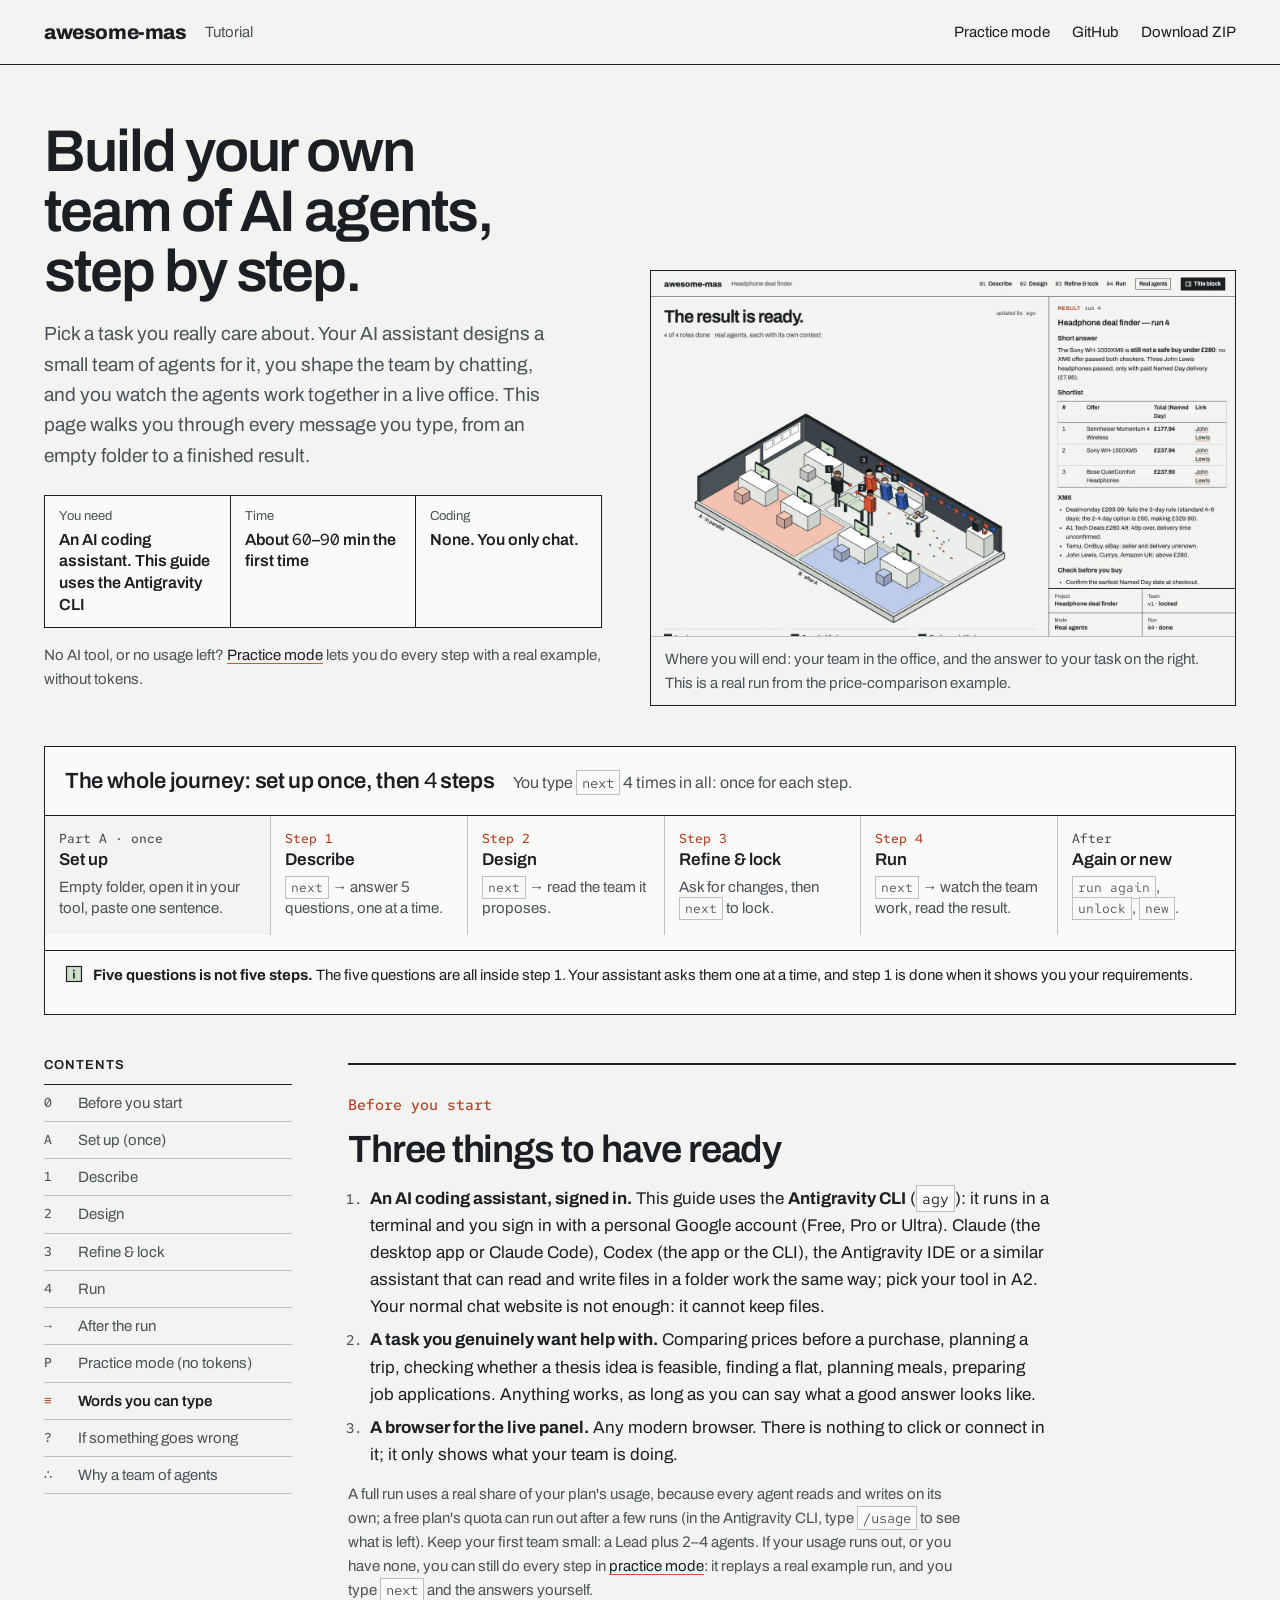
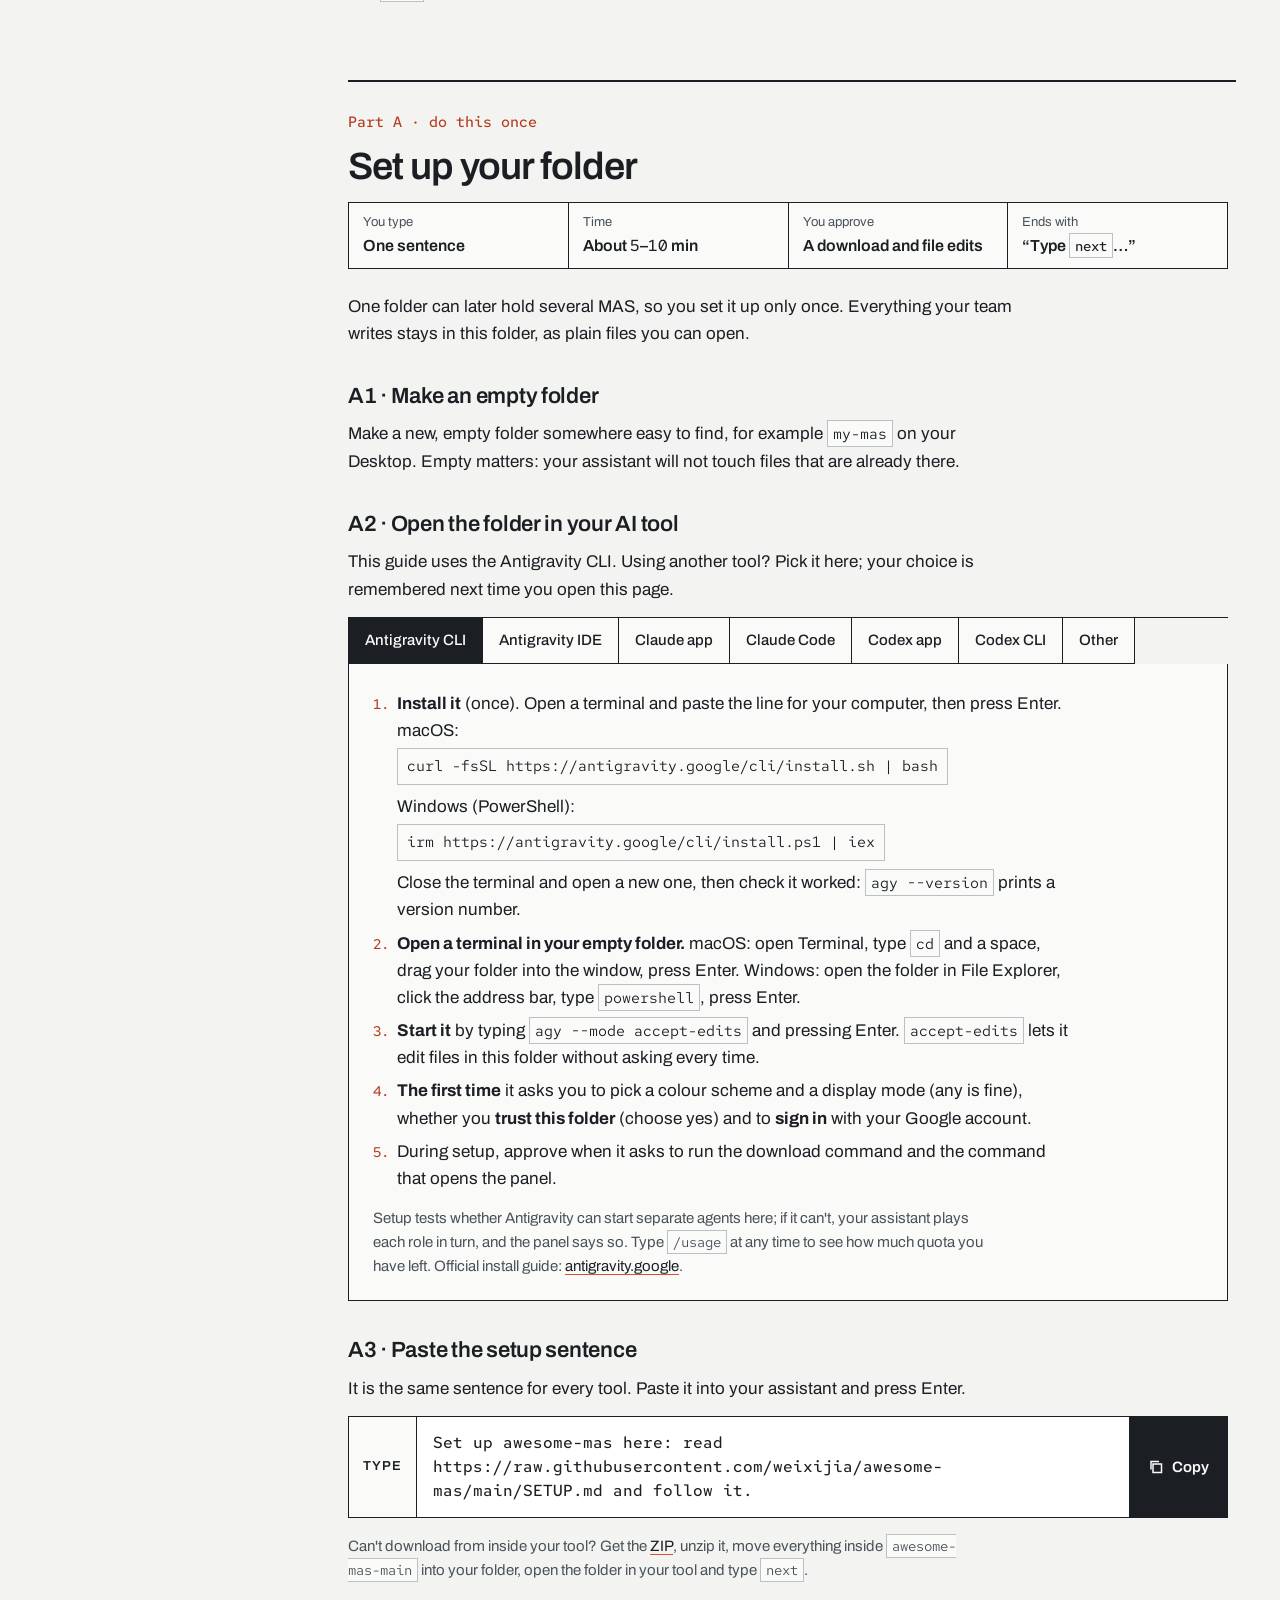
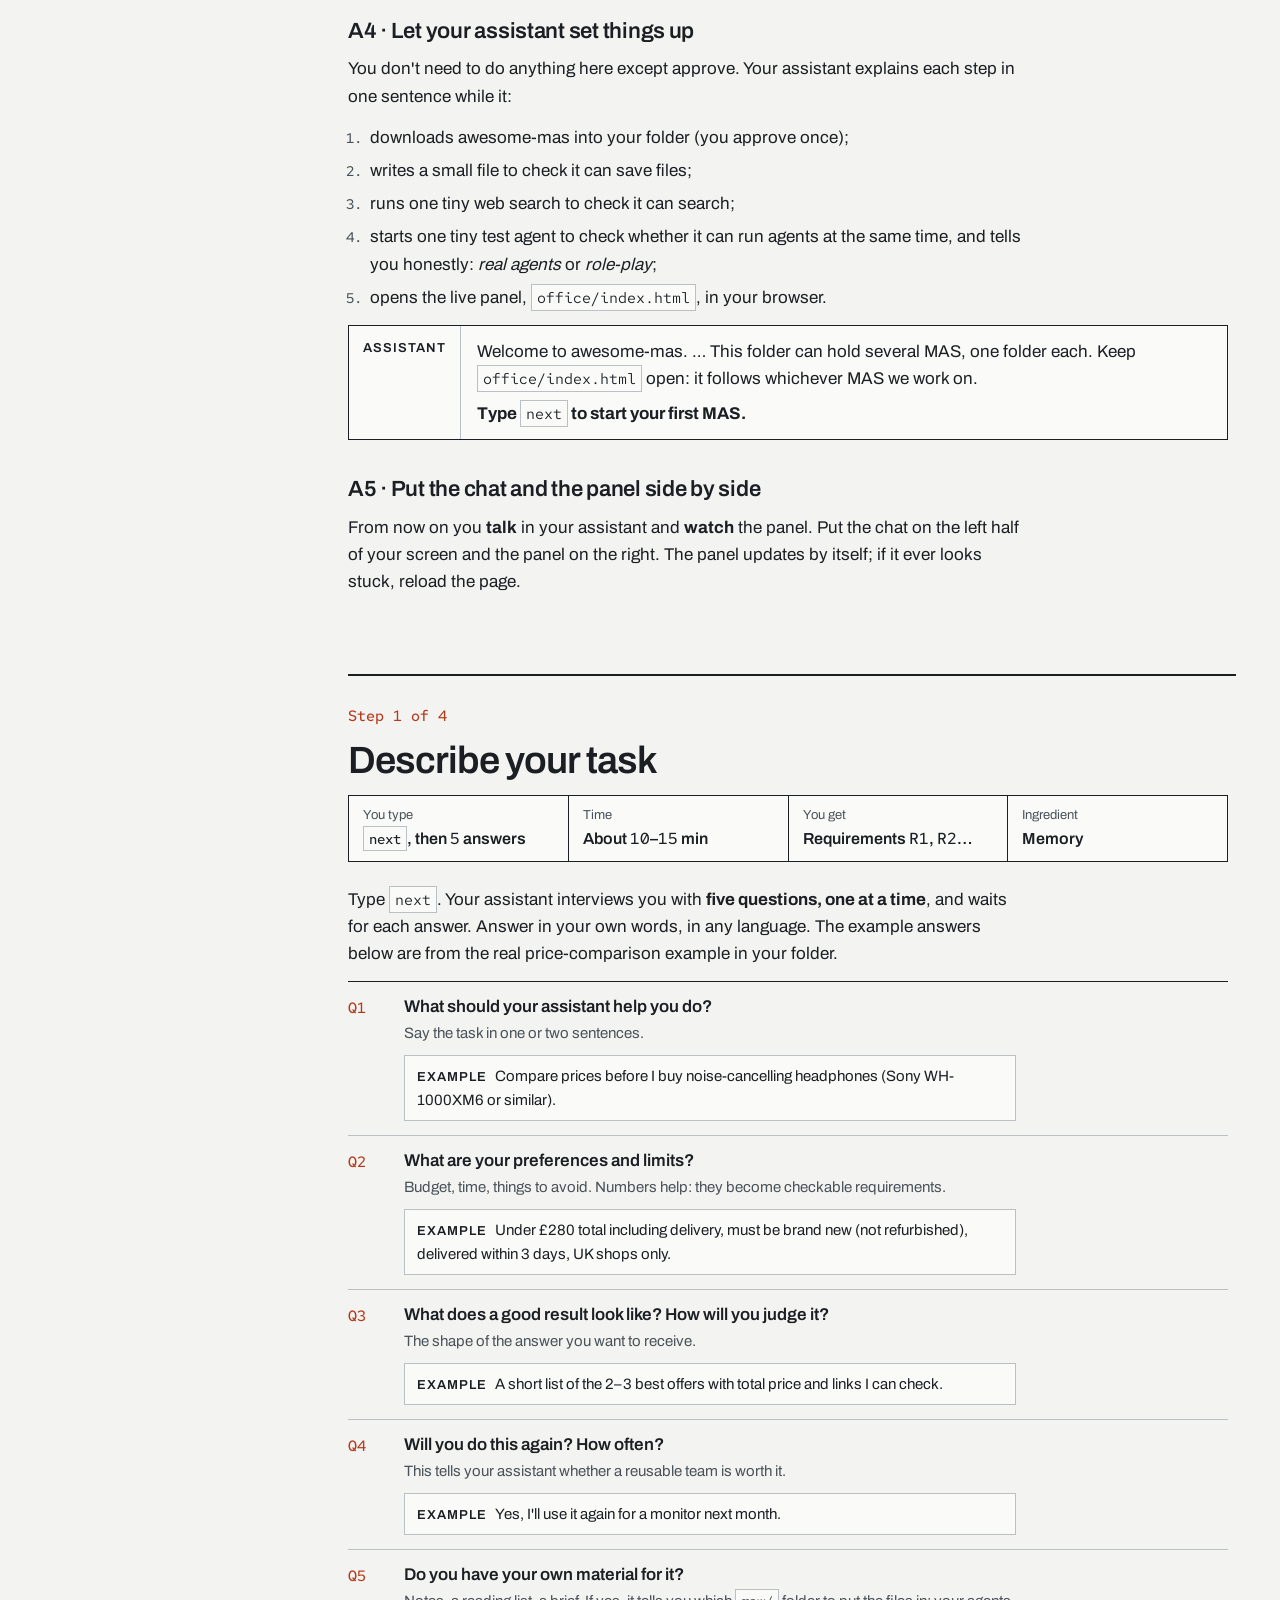
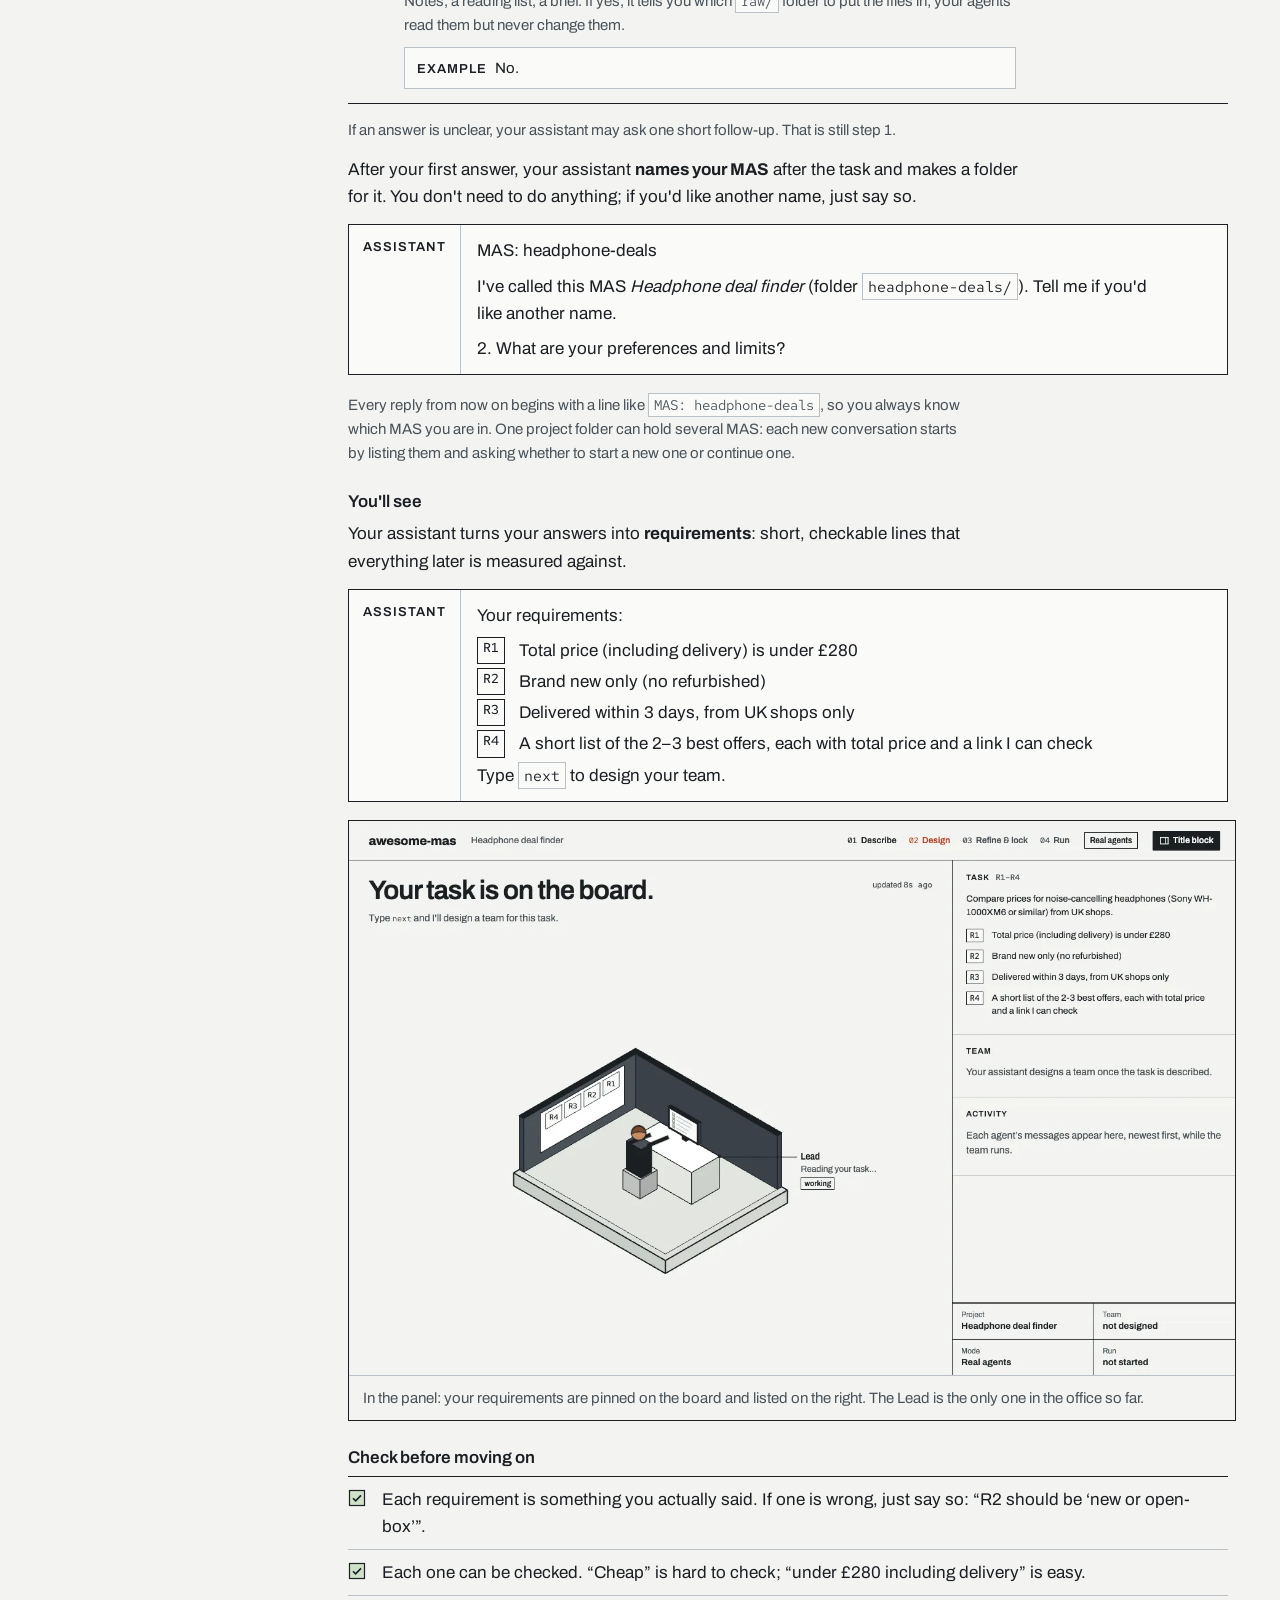
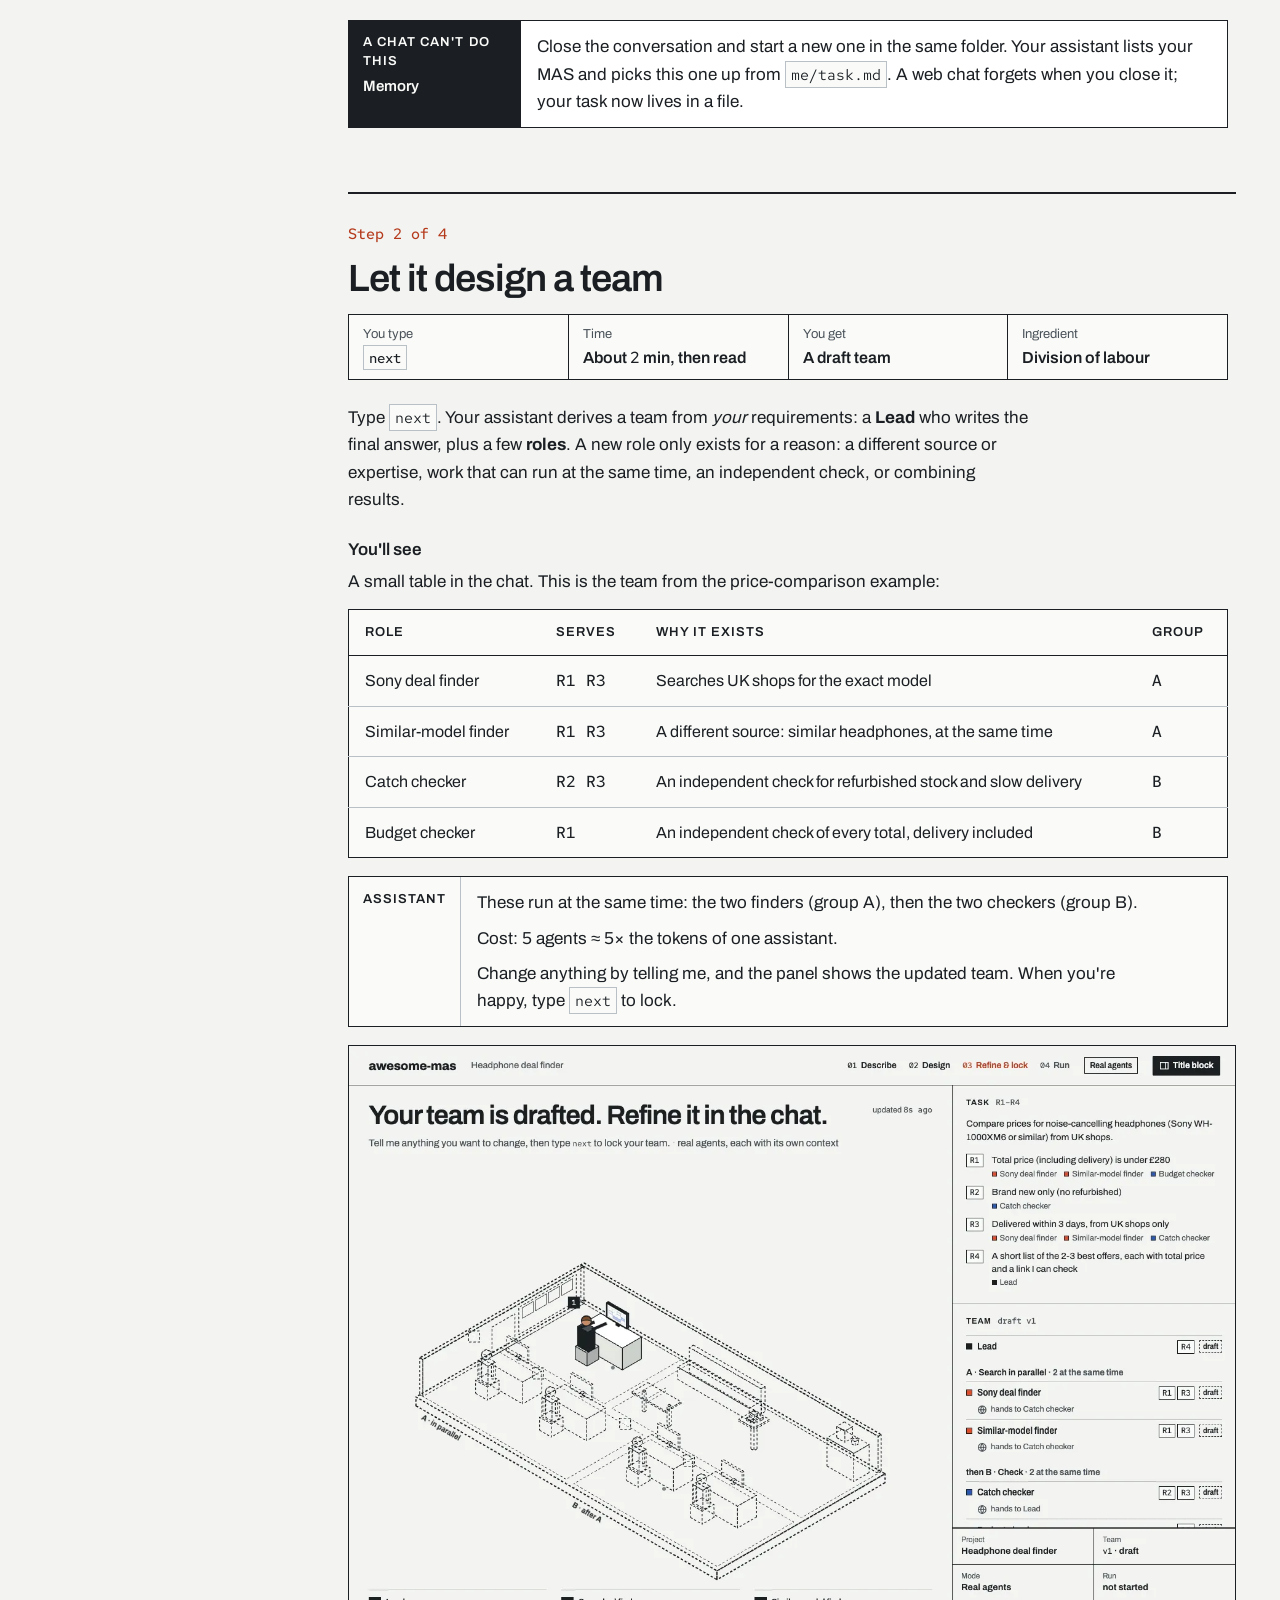
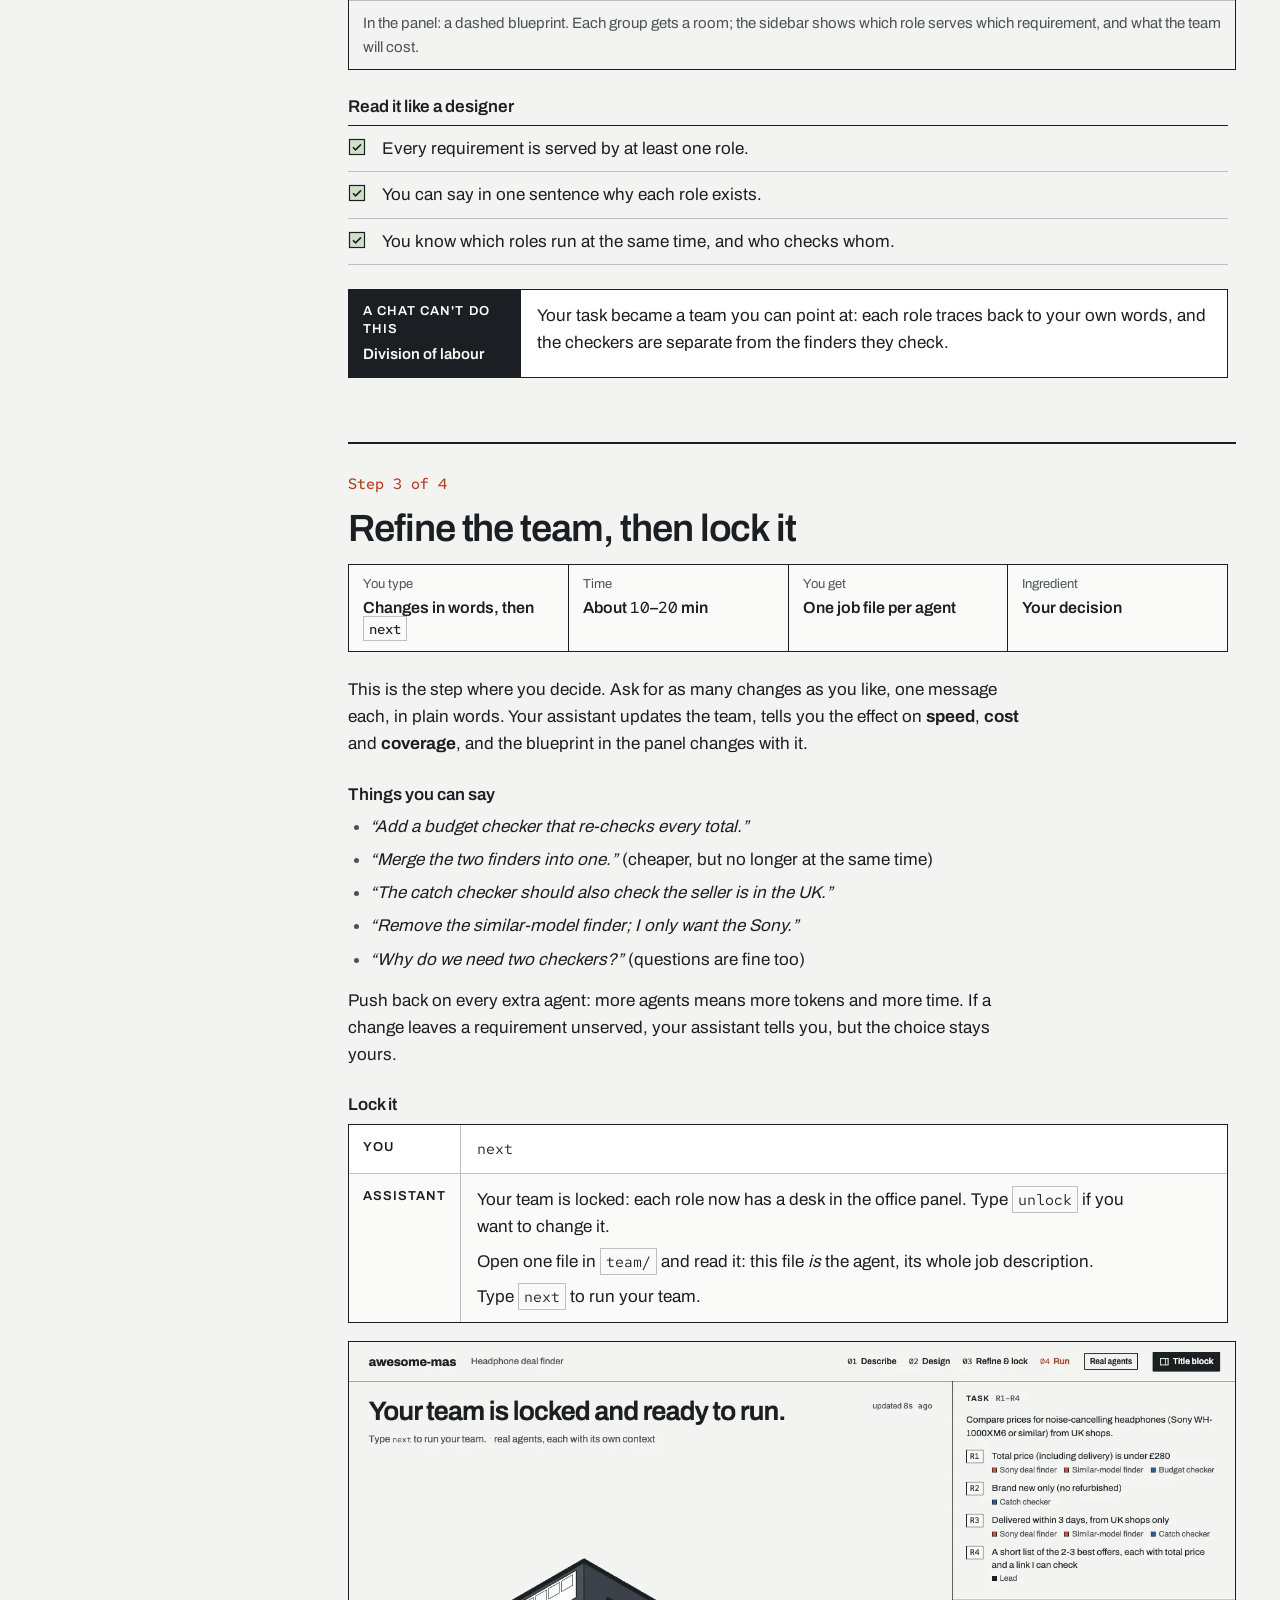
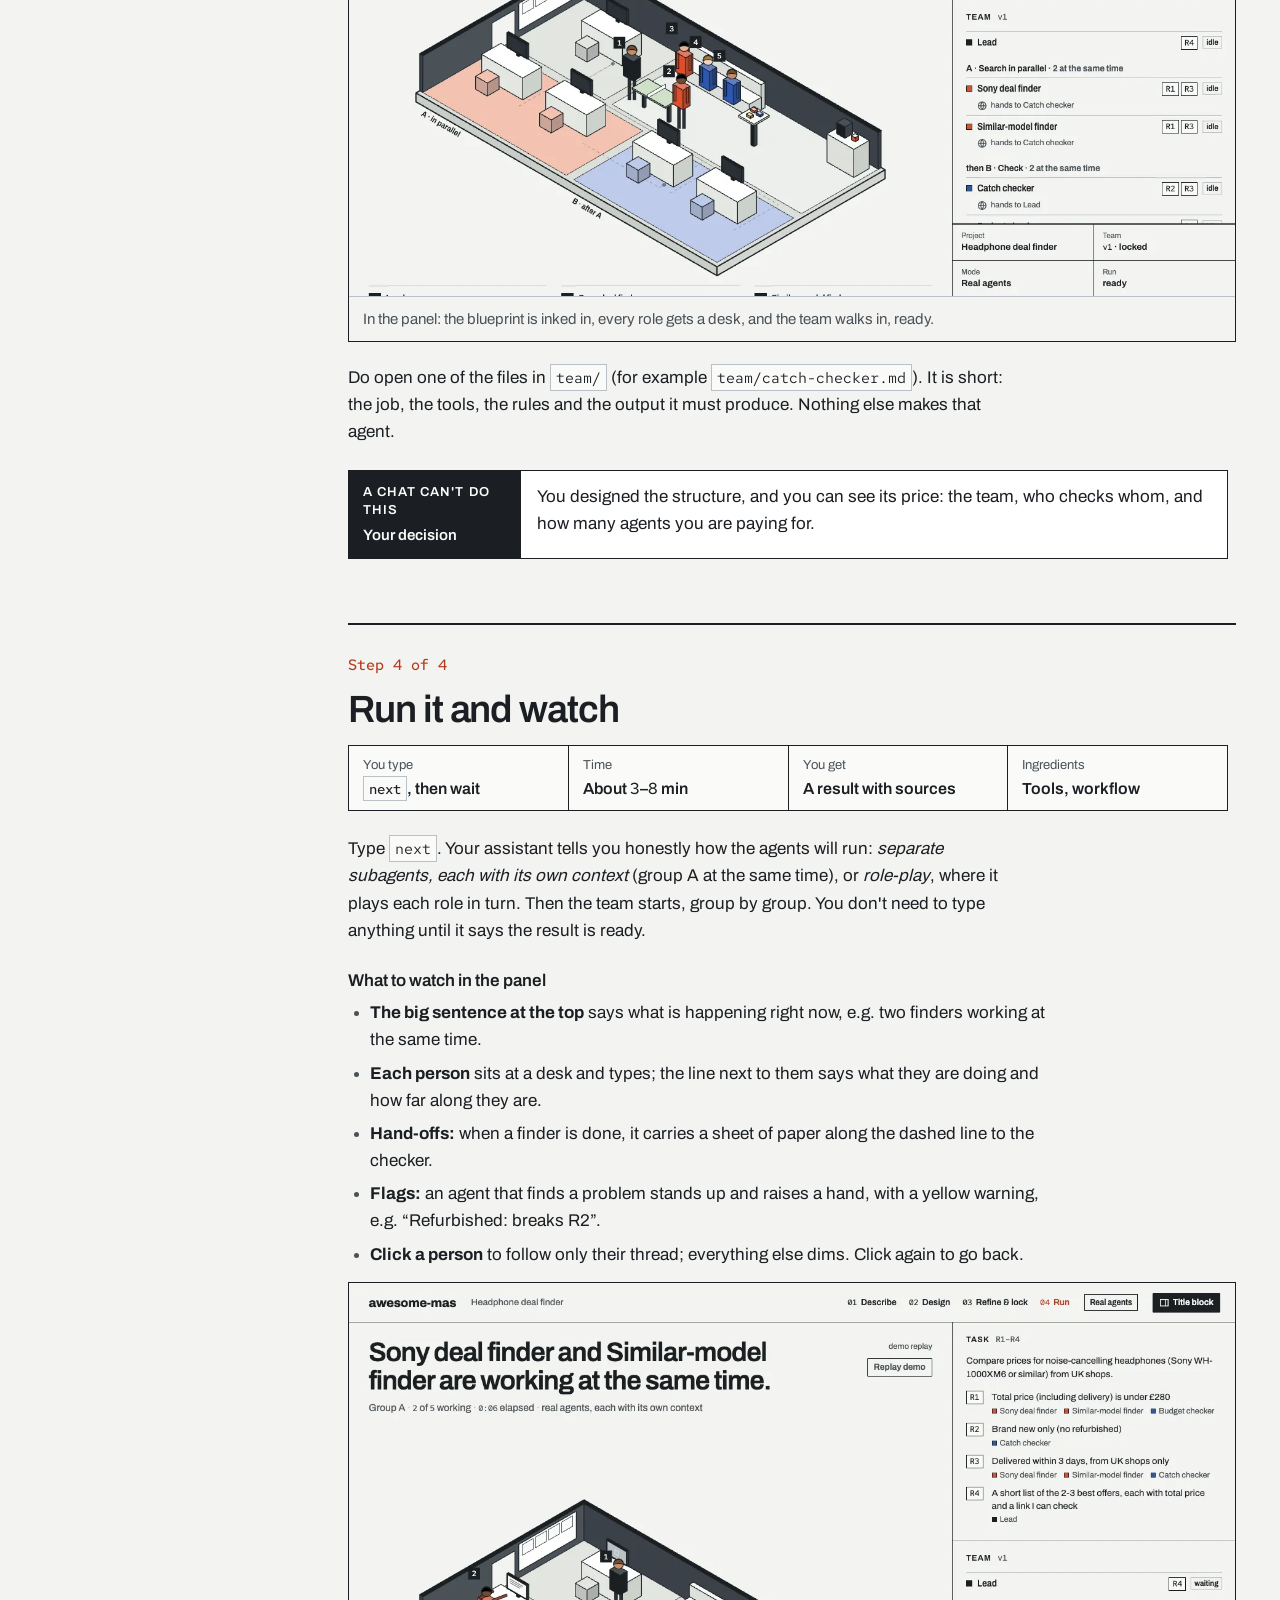
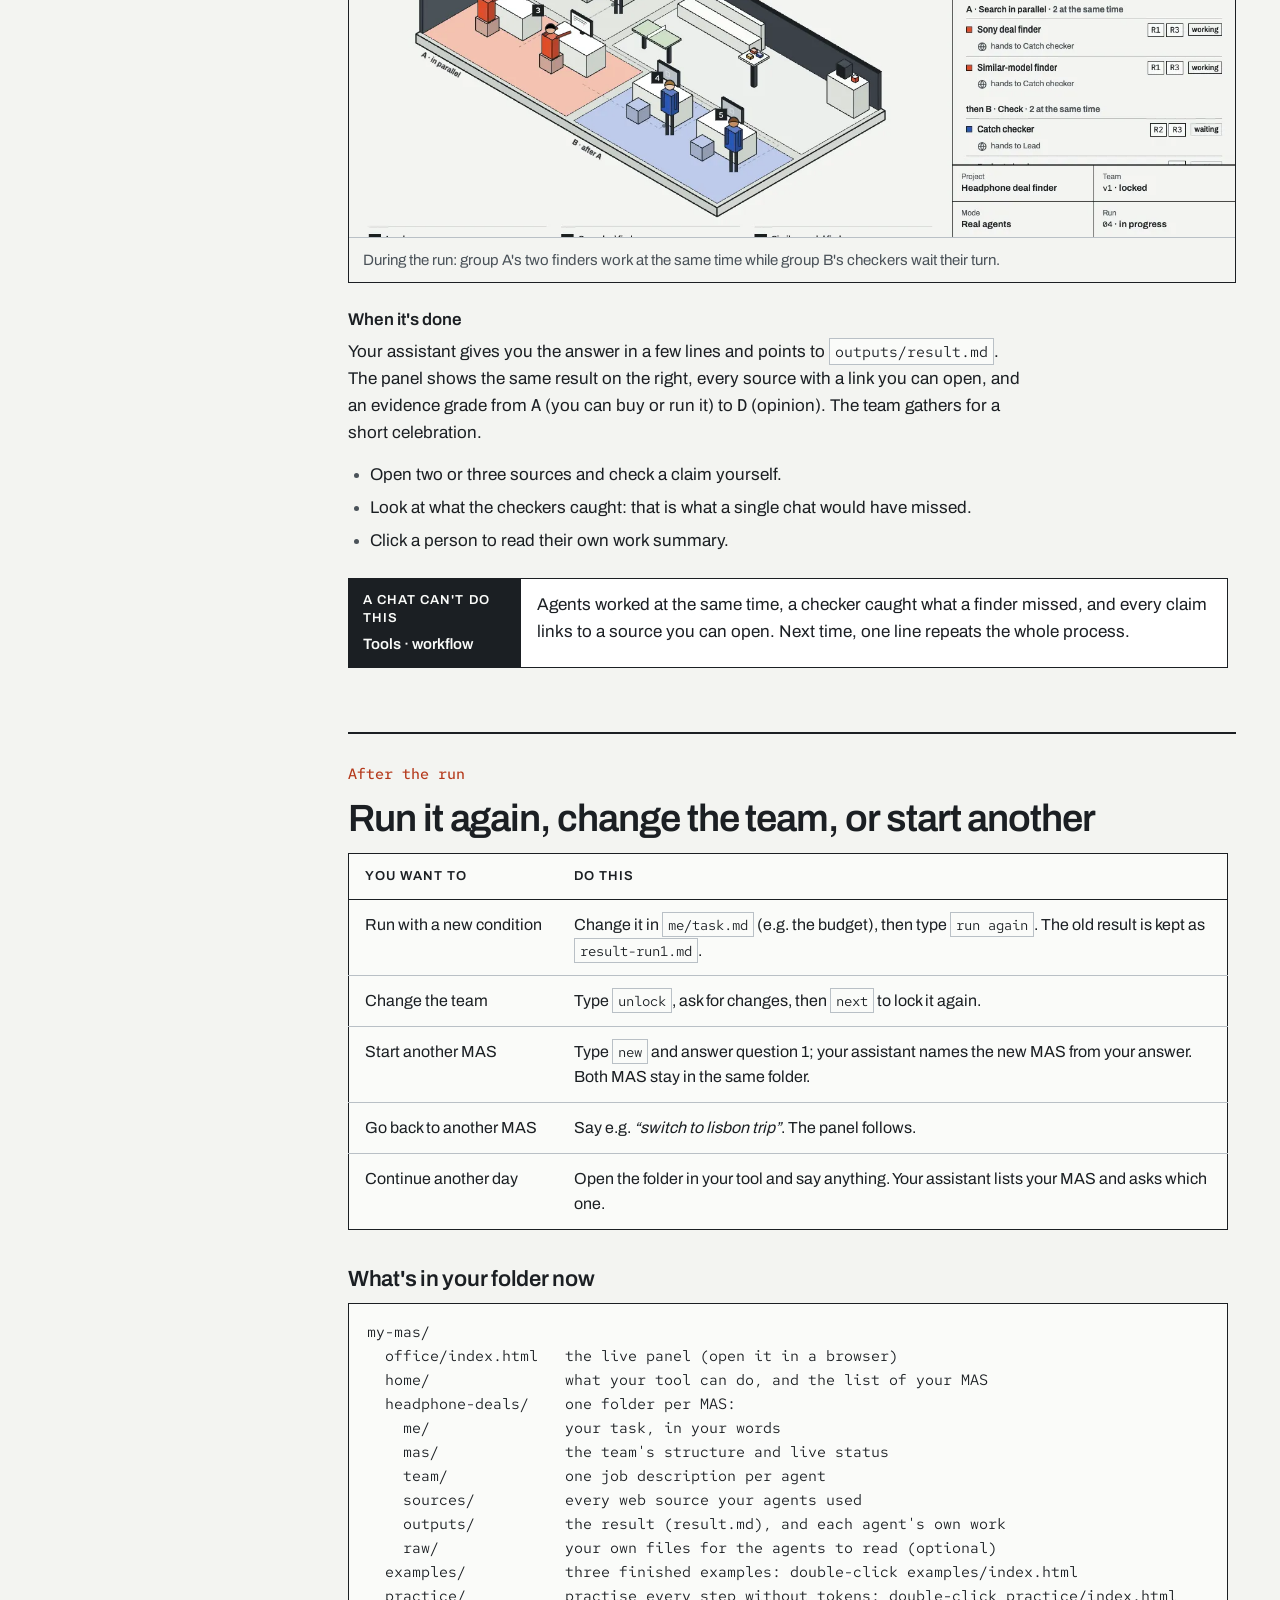
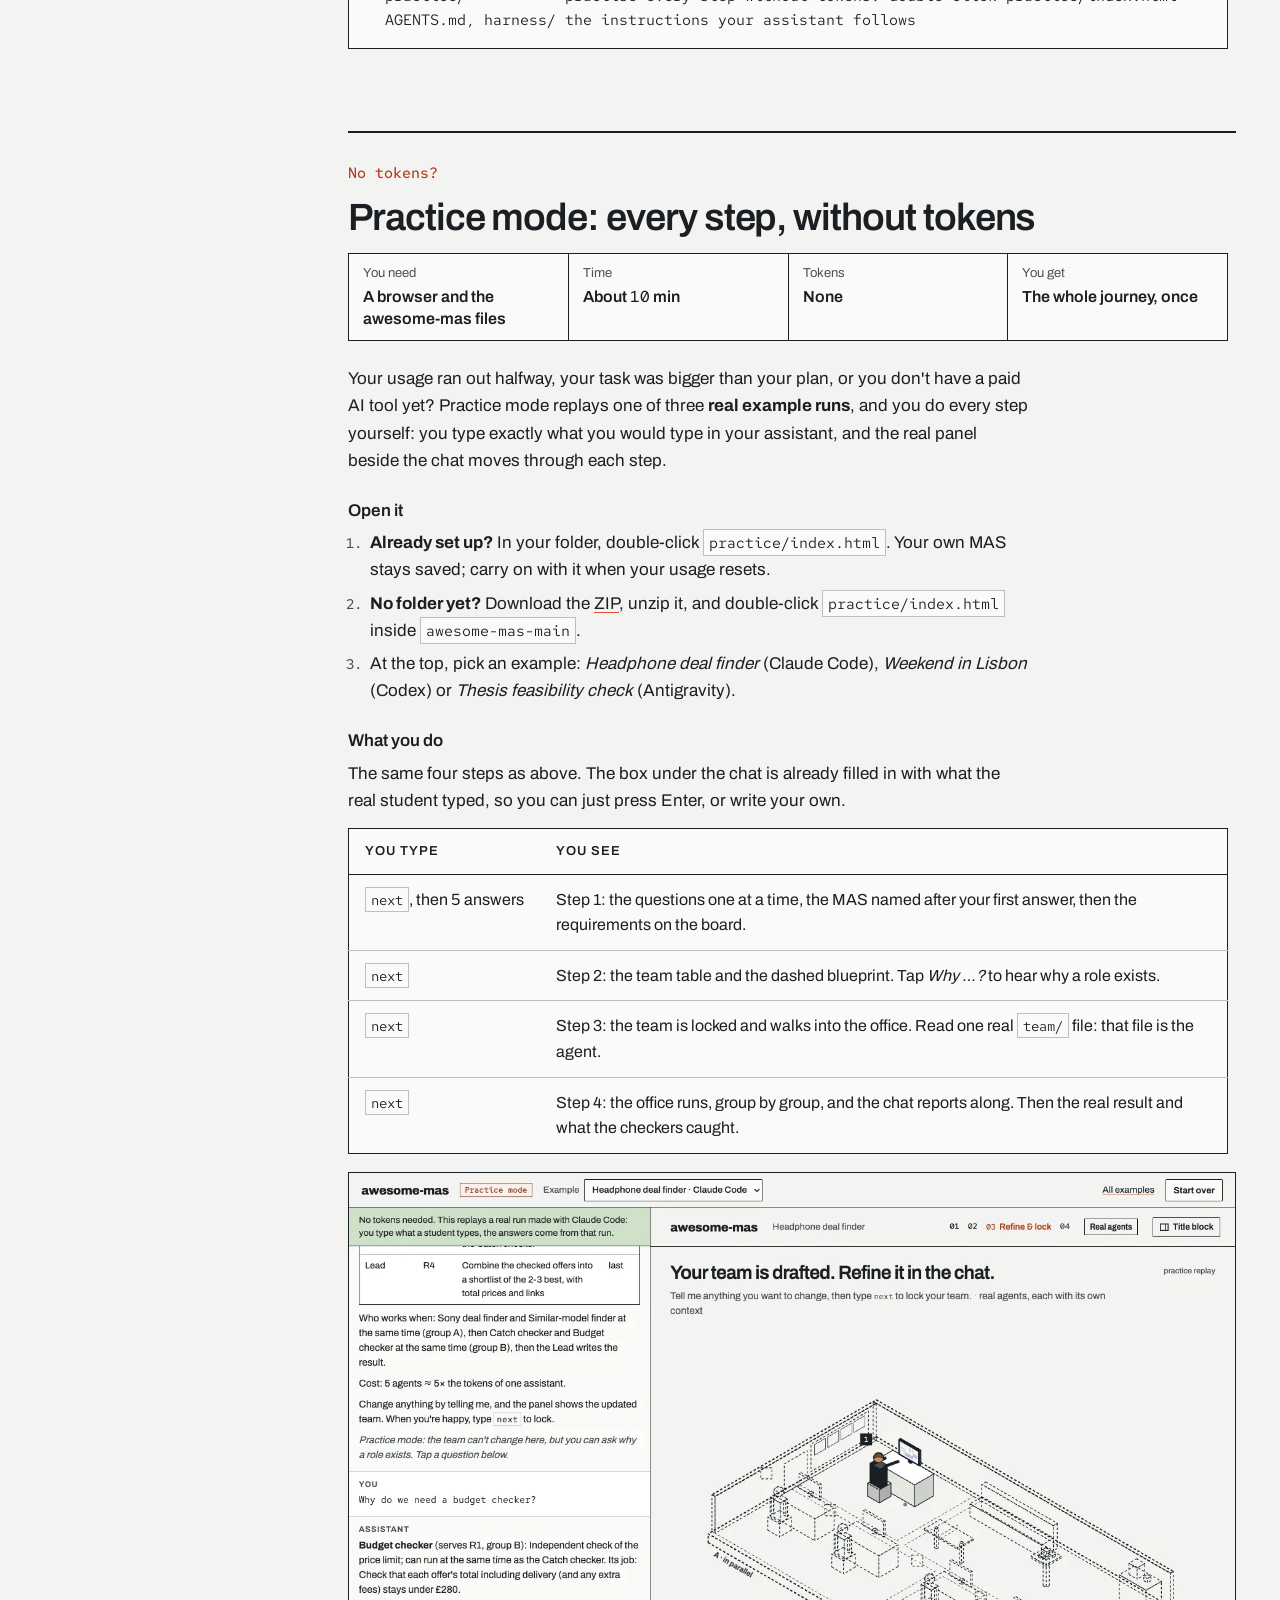
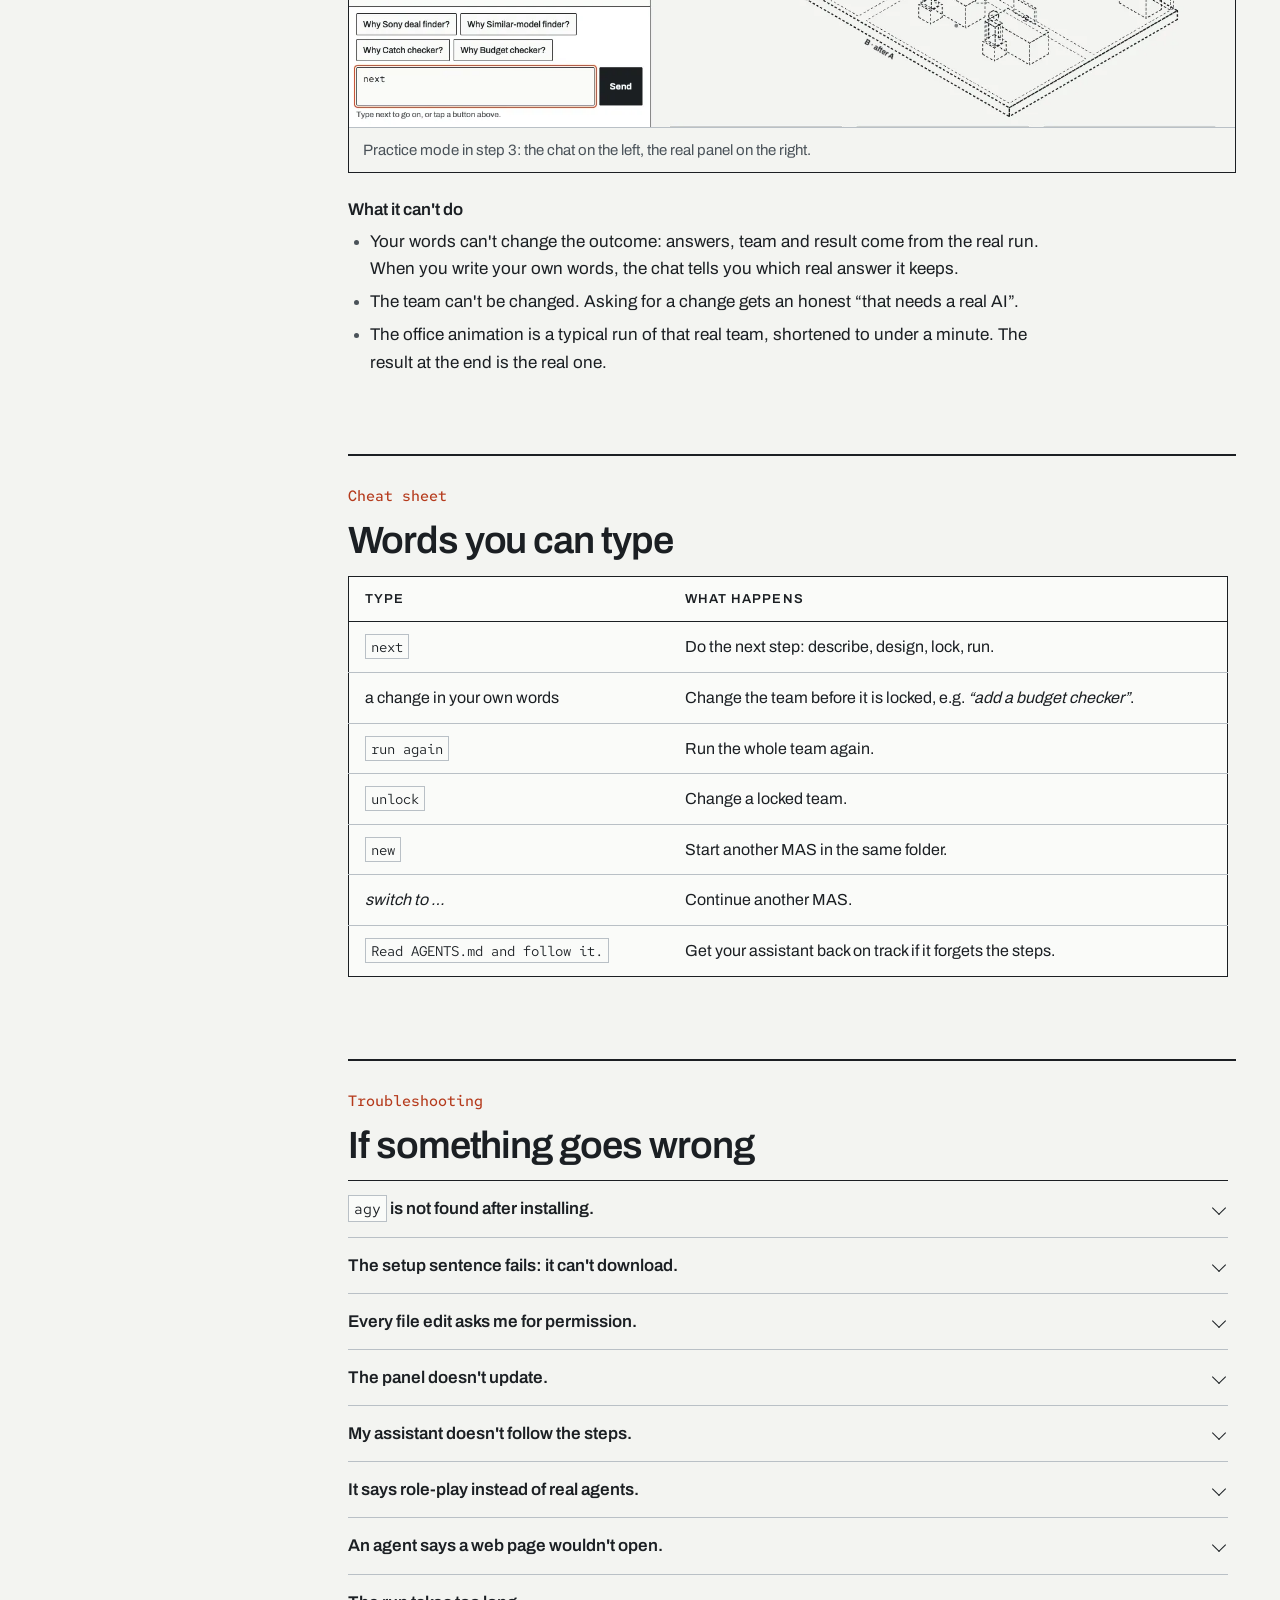
==== commit 3f31f9a6: "Tutorial and README: use the Antigravity CLI as the default tool The setup guide now starts with the" ====
--- a/docs/index.html
+++ b/docs/index.html
@@ -29,6 +29,7 @@
   a:hover { color: var(--verm-ink); }
   :focus-visible { outline: 2px solid var(--verm); outline-offset: 2px; }
   code, kbd { font: 400 .9em/1 var(--mono); background: var(--paper); border: 1px solid var(--hair); padding: 2px 5px; overflow-wrap: anywhere; }
+  code.cmd { display: block; width: fit-content; max-width: 100%; margin: 4px 0 8px; padding: 6px 9px; line-height: 1.5; }
   .num { font-family: var(--mono); font-weight: 500; font-variant-numeric: tabular-nums; }
   .wrap { max-width: 1240px; margin: 0 auto; padding: 0 24px; }
 
@@ -250,7 +251,7 @@
         <h1>Build your own team of AI agents, step by step.</h1>
         <p class="lede">Pick a task you really care about. Your AI assistant designs a small team of agents for it, you shape the team by chatting, and you watch the agents work together in a live office. This page walks you through every message you type, from an empty folder to a finished result.</p>
         <dl class="facts">
-          <div><dt>You need</dt><dd>An AI coding assistant you are signed in to</dd></div>
+          <div><dt>You need</dt><dd>An AI coding assistant. This guide uses the Antigravity CLI</dd></div>
           <div><dt>Time</dt><dd>About <span class="num">60</span>–<span class="num">90</span> min the first time</dd></div>
           <div><dt>Coding</dt><dd>None. You only chat.</dd></div>
         </dl>
@@ -307,11 +308,11 @@
         <section class="part" id="before" aria-labelledby="before-h">
           <header><p class="p-n">Before you start</p><h2 id="before-h">Three things to have ready</h2></header>
           <ol>
-            <li><b>An AI coding assistant, signed in.</b> Claude (the desktop app or Claude Code), Codex (the app or the CLI), Antigravity (the IDE or the CLI), or a similar assistant that can read and write files in a folder. Most need a paid plan. Your normal chat website is not enough: it cannot keep files.</li>
+            <li><b>An AI coding assistant, signed in.</b> This guide uses the <b>Antigravity CLI</b> (<code>agy</code>): it runs in a terminal and you sign in with a personal Google account (Free, Pro or Ultra). Claude (the desktop app or Claude Code), Codex (the app or the CLI), the Antigravity IDE or a similar assistant that can read and write files in a folder work the same way; pick your tool in A2. Your normal chat website is not enough: it cannot keep files.</li>
             <li><b>A task you genuinely want help with.</b> Comparing prices before a purchase, planning a trip, checking whether a thesis idea is feasible, finding a flat, planning meals, preparing job applications. Anything works, as long as you can say what a good answer looks like.</li>
             <li><b>A browser for the live panel.</b> Any modern browser. There is nothing to click or connect in it; it only shows what your team is doing.</li>
           </ol>
-          <p class="quiet small">A full run uses a real share of your plan's usage, because every agent reads and writes on its own. Keep your first team small: a Lead plus <span class="num">2</span>–<span class="num">4</span> agents. If your usage runs out, or you have none, you can still do every step in <a href="#practice">practice mode</a>: it replays a real example run, and you type <code>next</code> and the answers yourself.</p>
+          <p class="quiet small">A full run uses a real share of your plan's usage, because every agent reads and writes on its own; a free plan's quota can run out after a few runs (in the Antigravity CLI, type <code>/usage</code> to see what is left). Keep your first team small: a Lead plus <span class="num">2</span>–<span class="num">4</span> agents. If your usage runs out, or you have none, you can still do every step in <a href="#practice">practice mode</a>: it replays a real example run, and you type <code>next</code> and the answers yourself.</p>
         </section>
 
         <!-- A -->
@@ -329,16 +330,27 @@
           <p>Make a new, empty folder somewhere easy to find, for example <code>my-mas</code> on your Desktop. Empty matters: your assistant will not touch files that are already there.</p>
 
           <h3>A2 · Open the folder in your AI tool</h3>
-          <p>Pick your tool. Your choice is remembered next time you open this page.</p>
+          <p>This guide uses the Antigravity CLI. Using another tool? Pick it here; your choice is remembered next time you open this page.</p>
           <div class="tabs" role="tablist" aria-label="Your AI tool">
-            <button class="tab" role="tab" aria-selected="true" aria-controls="t-claude-app" id="b-claude-app">Claude app</button>
+            <button class="tab" role="tab" aria-selected="true" aria-controls="t-agy-cli" id="b-agy-cli">Antigravity CLI</button>
+            <button class="tab" role="tab" aria-selected="false" aria-controls="t-agy" id="b-agy" tabindex="-1">Antigravity IDE</button>
+            <button class="tab" role="tab" aria-selected="false" aria-controls="t-claude-app" id="b-claude-app" tabindex="-1">Claude app</button>
             <button class="tab" role="tab" aria-selected="false" aria-controls="t-claude-code" id="b-claude-code" tabindex="-1">Claude Code</button>
             <button class="tab" role="tab" aria-selected="false" aria-controls="t-codex-app" id="b-codex-app" tabindex="-1">Codex app</button>
             <button class="tab" role="tab" aria-selected="false" aria-controls="t-codex-cli" id="b-codex-cli" tabindex="-1">Codex CLI</button>
-            <button class="tab" role="tab" aria-selected="false" aria-controls="t-agy" id="b-agy" tabindex="-1">Antigravity</button>
             <button class="tab" role="tab" aria-selected="false" aria-controls="t-other" id="b-other" tabindex="-1">Other</button>
           </div>
-          <div class="panel" role="tabpanel" id="t-claude-app" aria-labelledby="b-claude-app"><ol>
+          <div class="panel" role="tabpanel" id="t-agy-cli" aria-labelledby="b-agy-cli"><ol>
+            <li><b>Install it</b> (once). Open a terminal and paste the line for your computer, then press Enter.
+              <br>macOS: <code class="cmd">curl -fsSL https://antigravity.google/cli/install.sh | bash</code>
+              Windows (PowerShell): <code class="cmd">irm https://antigravity.google/cli/install.ps1 | iex</code>
+              Close the terminal and open a new one, then check it worked: <code>agy --version</code> prints a version number.</li>
+            <li><b>Open a terminal in your empty folder.</b> macOS: open Terminal, type <code>cd</code> and a space, drag your folder into the window, press Enter. Windows: open the folder in File Explorer, click the address bar, type <code>powershell</code>, press Enter.</li>
+            <li><b>Start it</b> by typing <code>agy --mode accept-edits</code> and pressing Enter. <code>accept-edits</code> lets it edit files in this folder without asking every time.</li>
+            <li><b>The first time</b> it asks you to pick a colour scheme and a display mode (any is fine), whether you <b>trust this folder</b> (choose yes) and to <b>sign in</b> with your Google account.</li>
+            <li>During setup, approve when it asks to run the download command and the command that opens the panel.</li></ol>
+            <p class="quiet small">Setup tests whether Antigravity can start separate agents here; if it can't, your assistant plays each role in turn, and the panel says so. Type <code>/usage</code> at any time to see how much quota you have left. Official install guide: <a href="https://antigravity.google/docs/getting-started?tab=cli">antigravity.google</a>.</p></div>
+          <div class="panel" role="tabpanel" id="t-claude-app" aria-labelledby="b-claude-app" hidden><ol>
             <li>Install the <a href="https://claude.com/download">Claude desktop app</a> and sign in.</li>
             <li>Open the <b>Code</b> tab, choose <b>Open folder…</b> and pick your empty folder.</li>
             <li>If the app asks whether you trust this folder, choose <b>trust</b>. Without it, the folder's own settings don't apply and every file edit asks for permission.</li>
@@ -360,9 +372,9 @@
             <li>If the download is blocked, approve network access when asked, or use the ZIP route at the end of A3.</li></ol>
             <p class="quiet small">Codex runs your agents as real parallel subagents.</p></div>
           <div class="panel" role="tabpanel" id="t-agy" aria-labelledby="b-agy" hidden><ol>
-            <li>Install <a href="https://antigravity.google/">Antigravity</a> and sign in.</li>
-            <li>IDE: <b>Open Folder</b> and pick your empty folder. CLI: open a terminal in the folder and type <code>agy</code>.</li>
-            <li>Allow it to edit files in this folder when asked (or start the CLI in a mode that accepts file edits).</li></ol>
+            <li>Install the <a href="https://antigravity.google/">Antigravity</a> IDE and sign in with your Google account.</li>
+            <li>Choose <b>Open Folder</b> and pick your empty folder. If it asks whether you trust the folder, choose yes.</li>
+            <li>Paste the setup sentence into the agent chat. Allow it to edit files in this folder when asked.</li></ol>
             <p class="quiet small">Setup tests whether Antigravity can start subagents here. If it can't, your assistant plays each role in turn: slower, and the panel says so, but the steps and the office are the same.</p></div>
           <div class="panel" role="tabpanel" id="t-other" aria-labelledby="b-other" hidden><ol>
             <li>Open your empty folder in your AI coding assistant (Cursor, Copilot, Gemini CLI, opencode…).</li>
@@ -629,14 +641,15 @@
         <!-- help -->
         <section class="part" id="help" aria-labelledby="help-h">
           <header><p class="p-n">Troubleshooting</p><h2 id="help-h">If something goes wrong</h2></header>
+          <details><summary><code>agy</code> is not found after installing.</summary><div><p>Close the terminal and open a new one, so it picks up the new command. Still not found? Run the install line again and read its last lines: it says where it put <code>agy</code>. The official guide is at <a href="https://antigravity.google/docs/getting-started?tab=cli">antigravity.google</a>.</p></div></details>
           <details><summary>The setup sentence fails: it can't download.</summary><div><p>Use the ZIP: download it from the link in A3, unzip it, move everything inside <code>awesome-mas-main</code> into your folder, then open the folder in your tool and type <code>next</code>.</p></div></details>
-          <details><summary>Every file edit asks me for permission.</summary><div><p>Your tool doesn't trust the folder yet. In Claude Code or the Claude app, restart it in this folder and choose to trust it. In other tools, choose the mode that accepts file edits in this folder.</p></div></details>
+          <details><summary>Every file edit asks me for permission.</summary><div><p>In the Antigravity CLI, close the terminal window, open a terminal in your folder again and start it with <code>agy --mode accept-edits</code>. In Claude Code or the Claude app, restart it in this folder and choose to trust it. In other tools, choose the mode that accepts file edits in this folder.</p></div></details>
           <details><summary>The panel doesn't update.</summary><div><p>Reload the browser page. Make sure you opened the <code>office/index.html</code> inside your project folder, not a copy somewhere else.</p></div></details>
           <details><summary>My assistant doesn't follow the steps.</summary><div><p>Type <code>Read AGENTS.md and follow it.</code> and then <code>next</code>.</p></div></details>
           <details><summary>It says role-play instead of real agents.</summary><div><p>Your tool can't start separate agents here, so your assistant plays each role in turn. The steps and the office are the same; it just takes longer, and the panel says so honestly.</p></div></details>
           <details><summary>An agent says a web page wouldn't open.</summary><div><p>Some sites block automated readers. Your agents are told to say so and use another source instead of guessing. If an important source is missing, open it yourself and check.</p></div></details>
           <details><summary>The run takes too long.</summary><div><p>Say <em>“finish with what you have”</em>. Next time, use a smaller team (type <code>unlock</code>, merge or remove roles).</p></div></details>
-          <details><summary>I ran out of usage.</summary><div><p>Your files are safe; continue when your usage resets. Meanwhile, double-click <code>practice/index.html</code> in your folder: <b>practice mode</b> replays a real example run, step by step, with no tokens. You type <code>next</code> and the answers (they are filled in for you), and the panel next to the chat moves through every step, from the task board to the finished result. Your words can't change that run; it shows you the whole journey (see <a href="#practice">Practice mode</a>). Next time, start with a smaller team.</p></div></details>
+          <details><summary>I ran out of usage.</summary><div><p>Your files are safe; continue when your usage resets (in the Antigravity CLI, <code>/usage</code> shows your quota). Meanwhile, double-click <code>practice/index.html</code> in your folder: <b>practice mode</b> replays a real example run, step by step, with no tokens. You type <code>next</code> and the answers (they are filled in for you), and the panel next to the chat moves through every step, from the task board to the finished result. Your words can't change that run; it shows you the whole journey (see <a href="#practice">Practice mode</a>). Next time, start with a smaller team.</p></div></details>
         </section>
 
         <!-- why -->
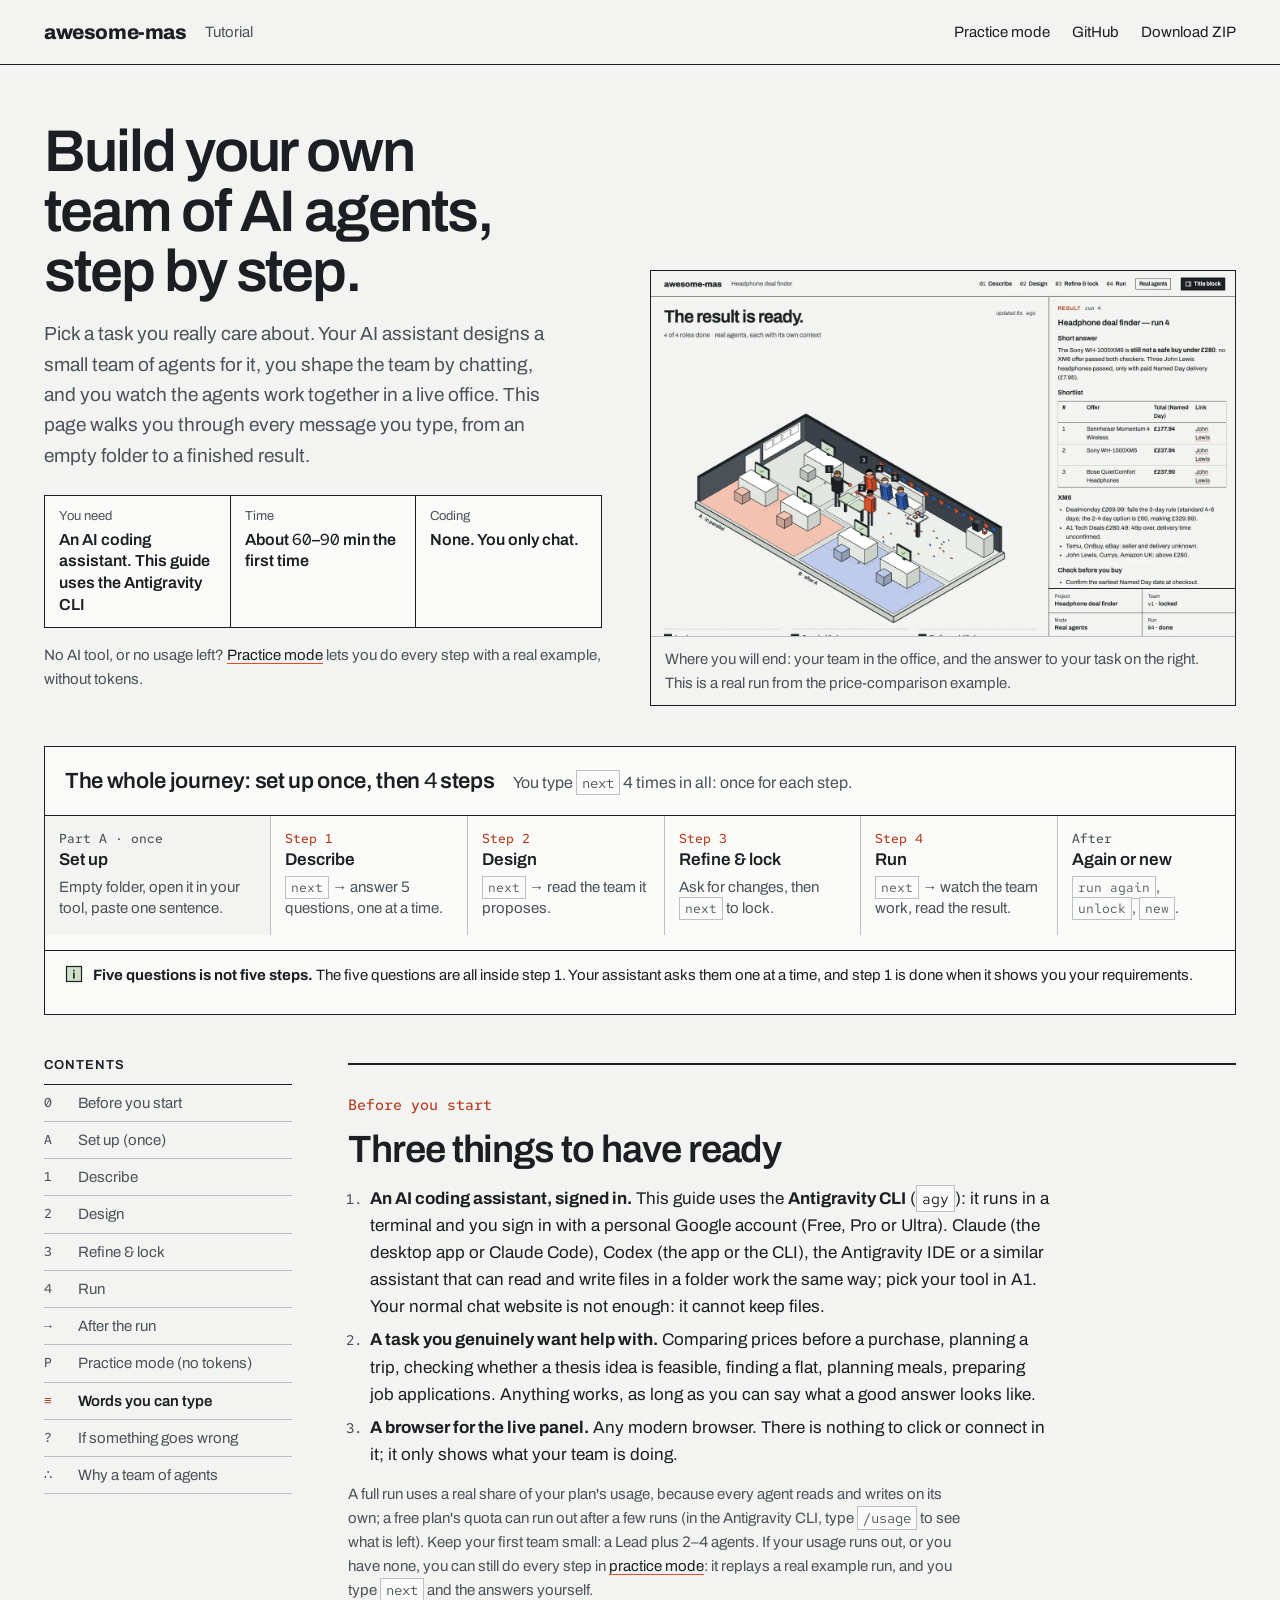
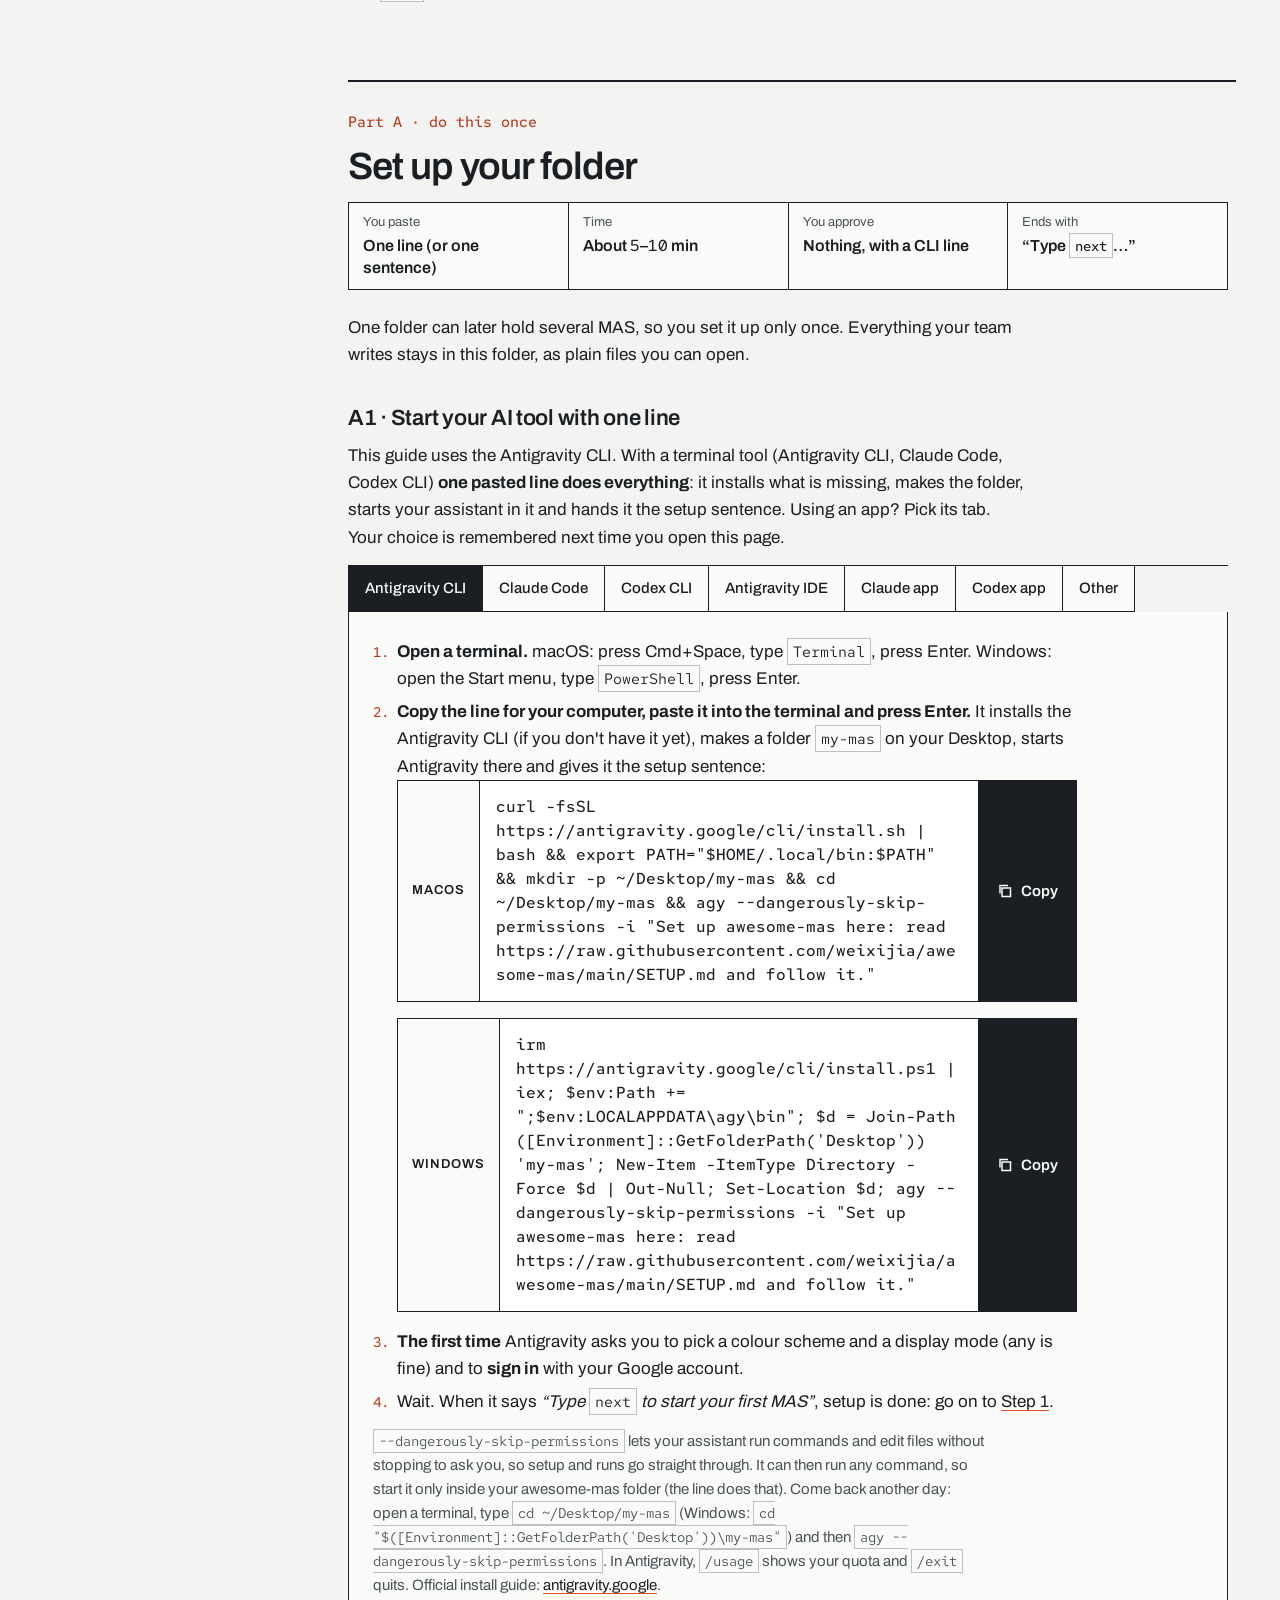
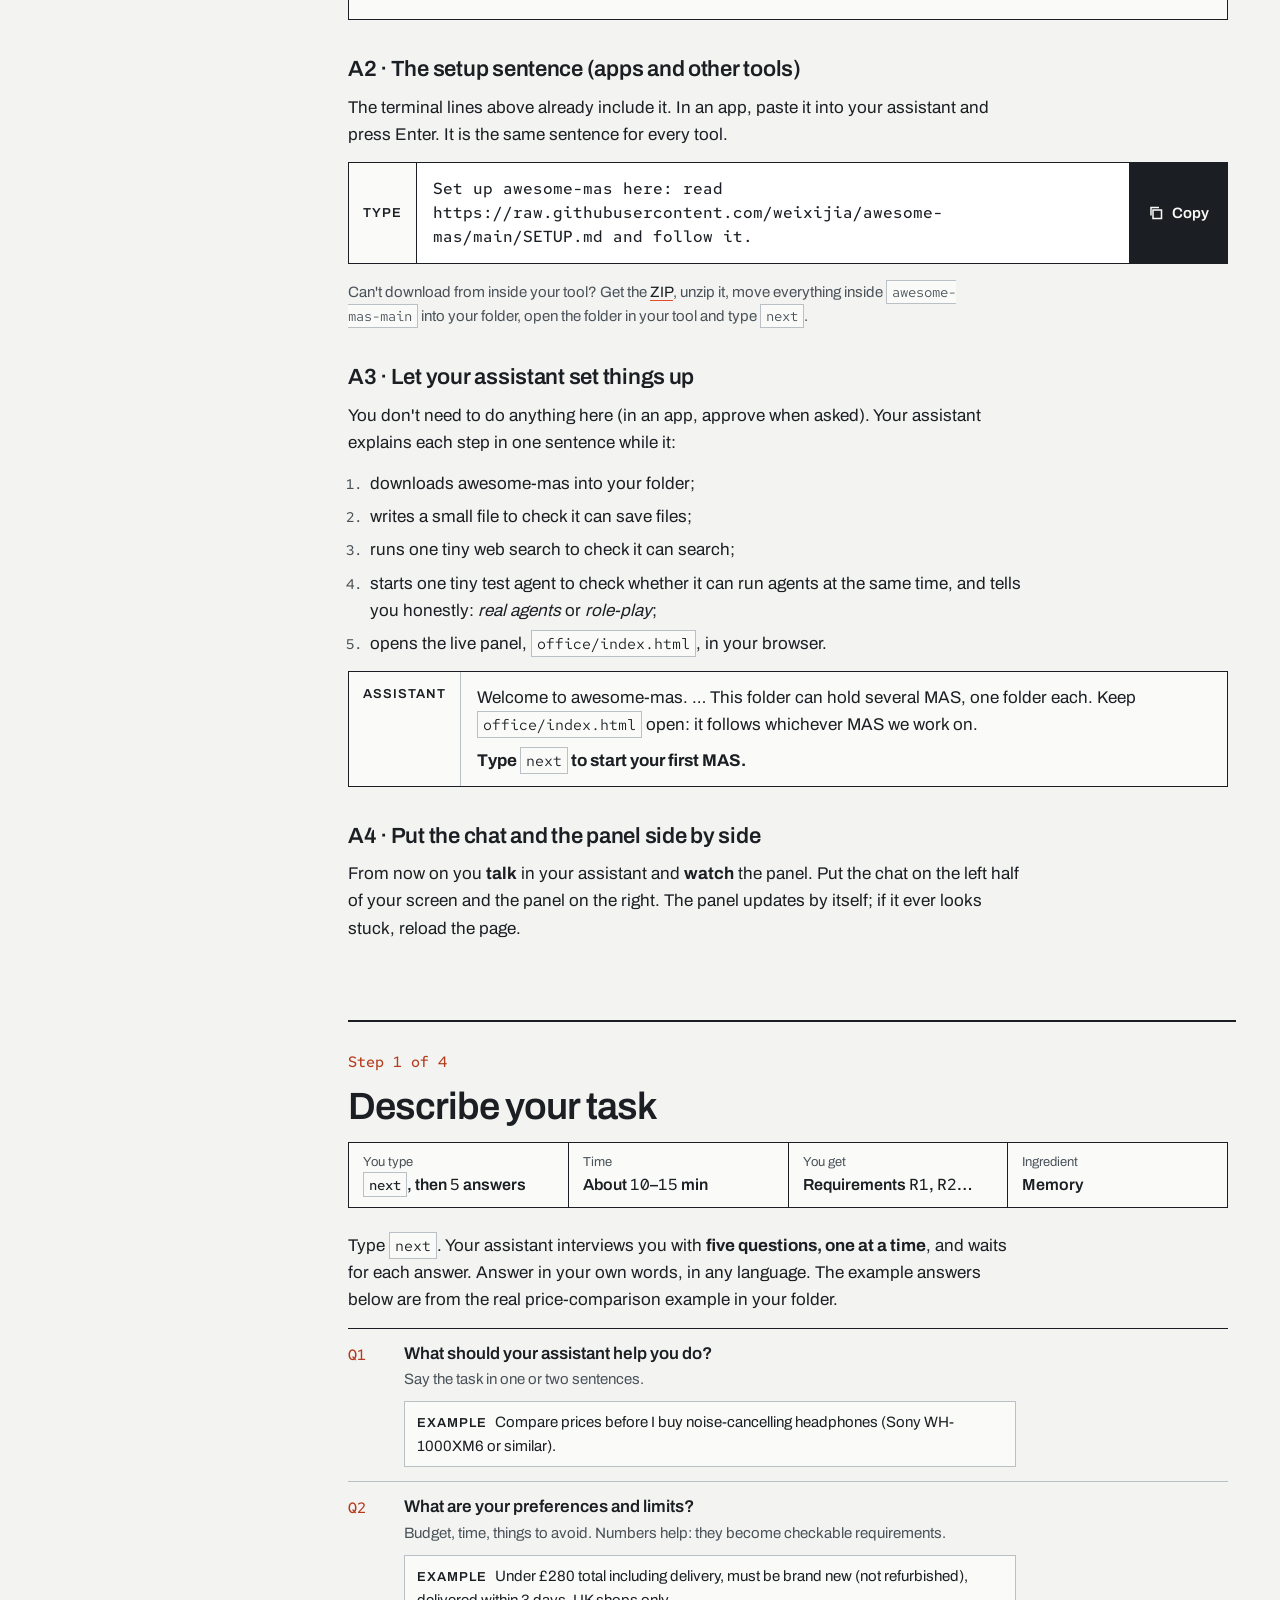
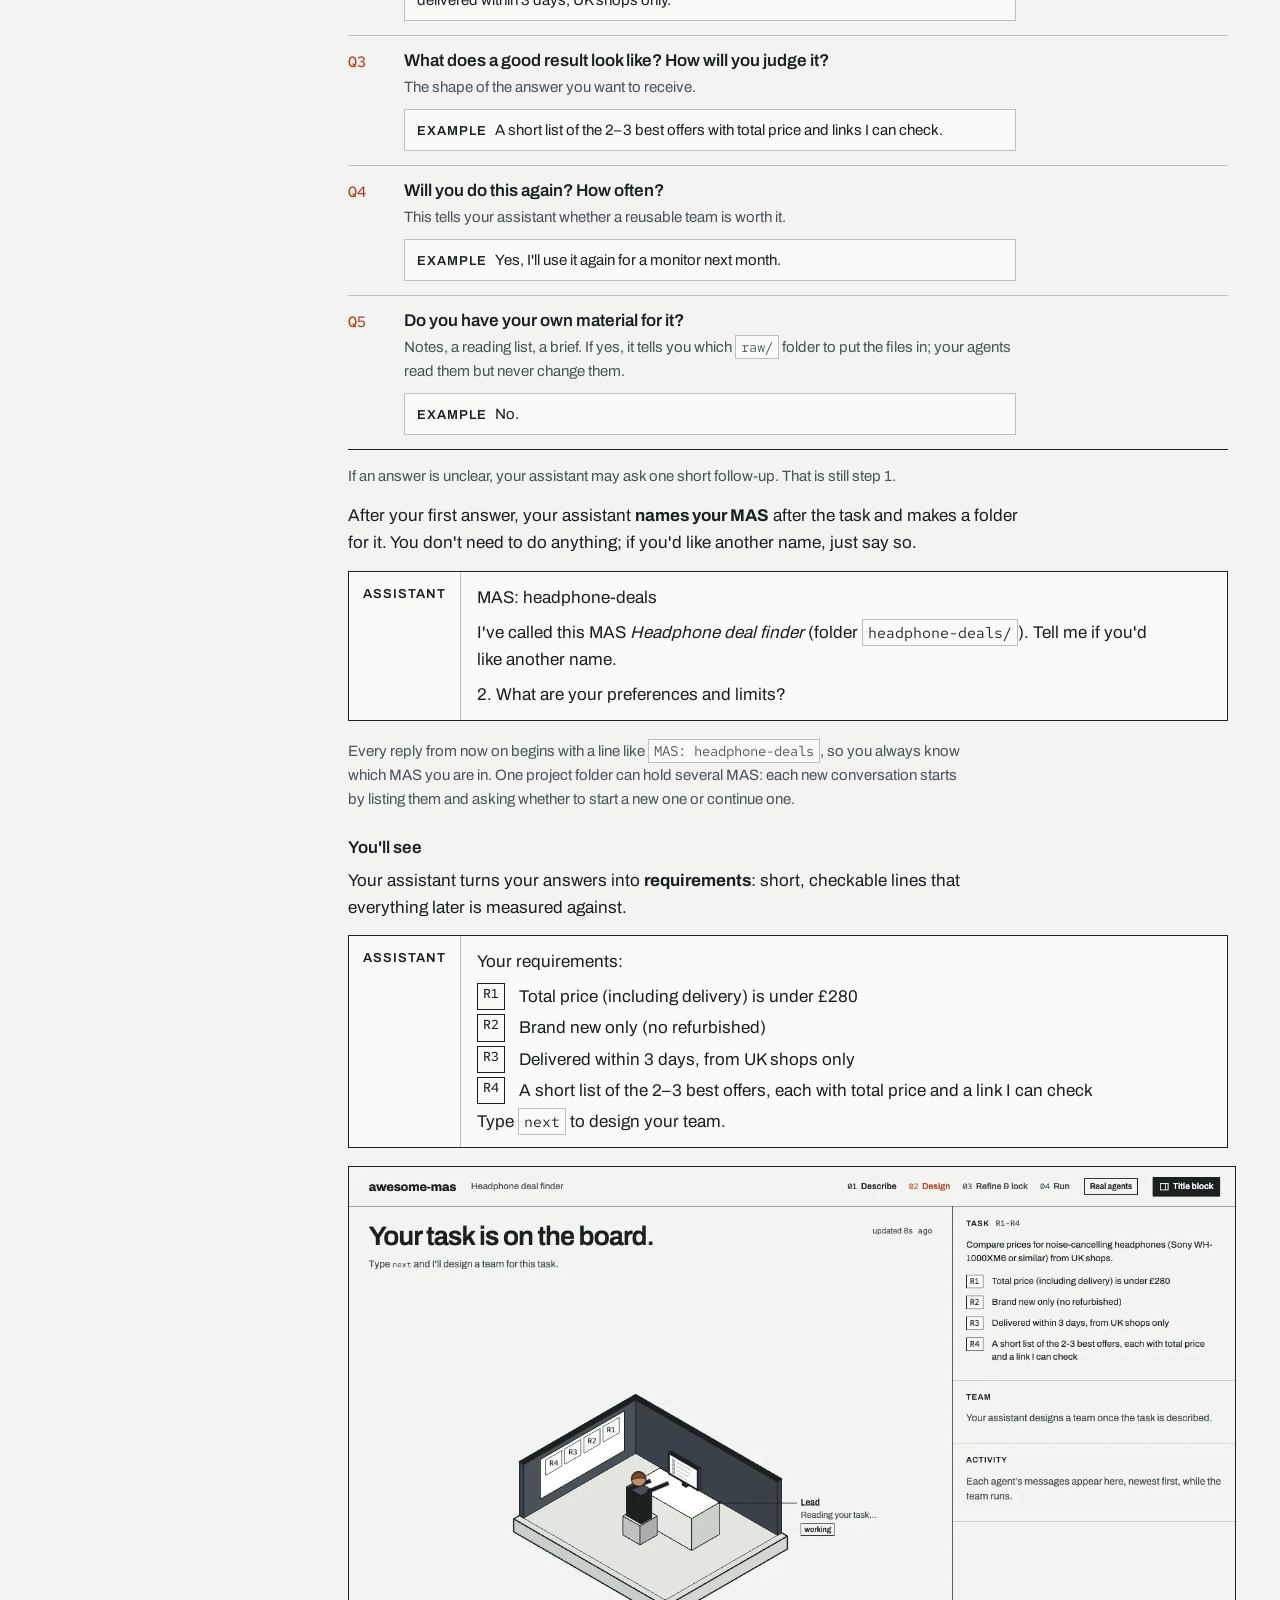
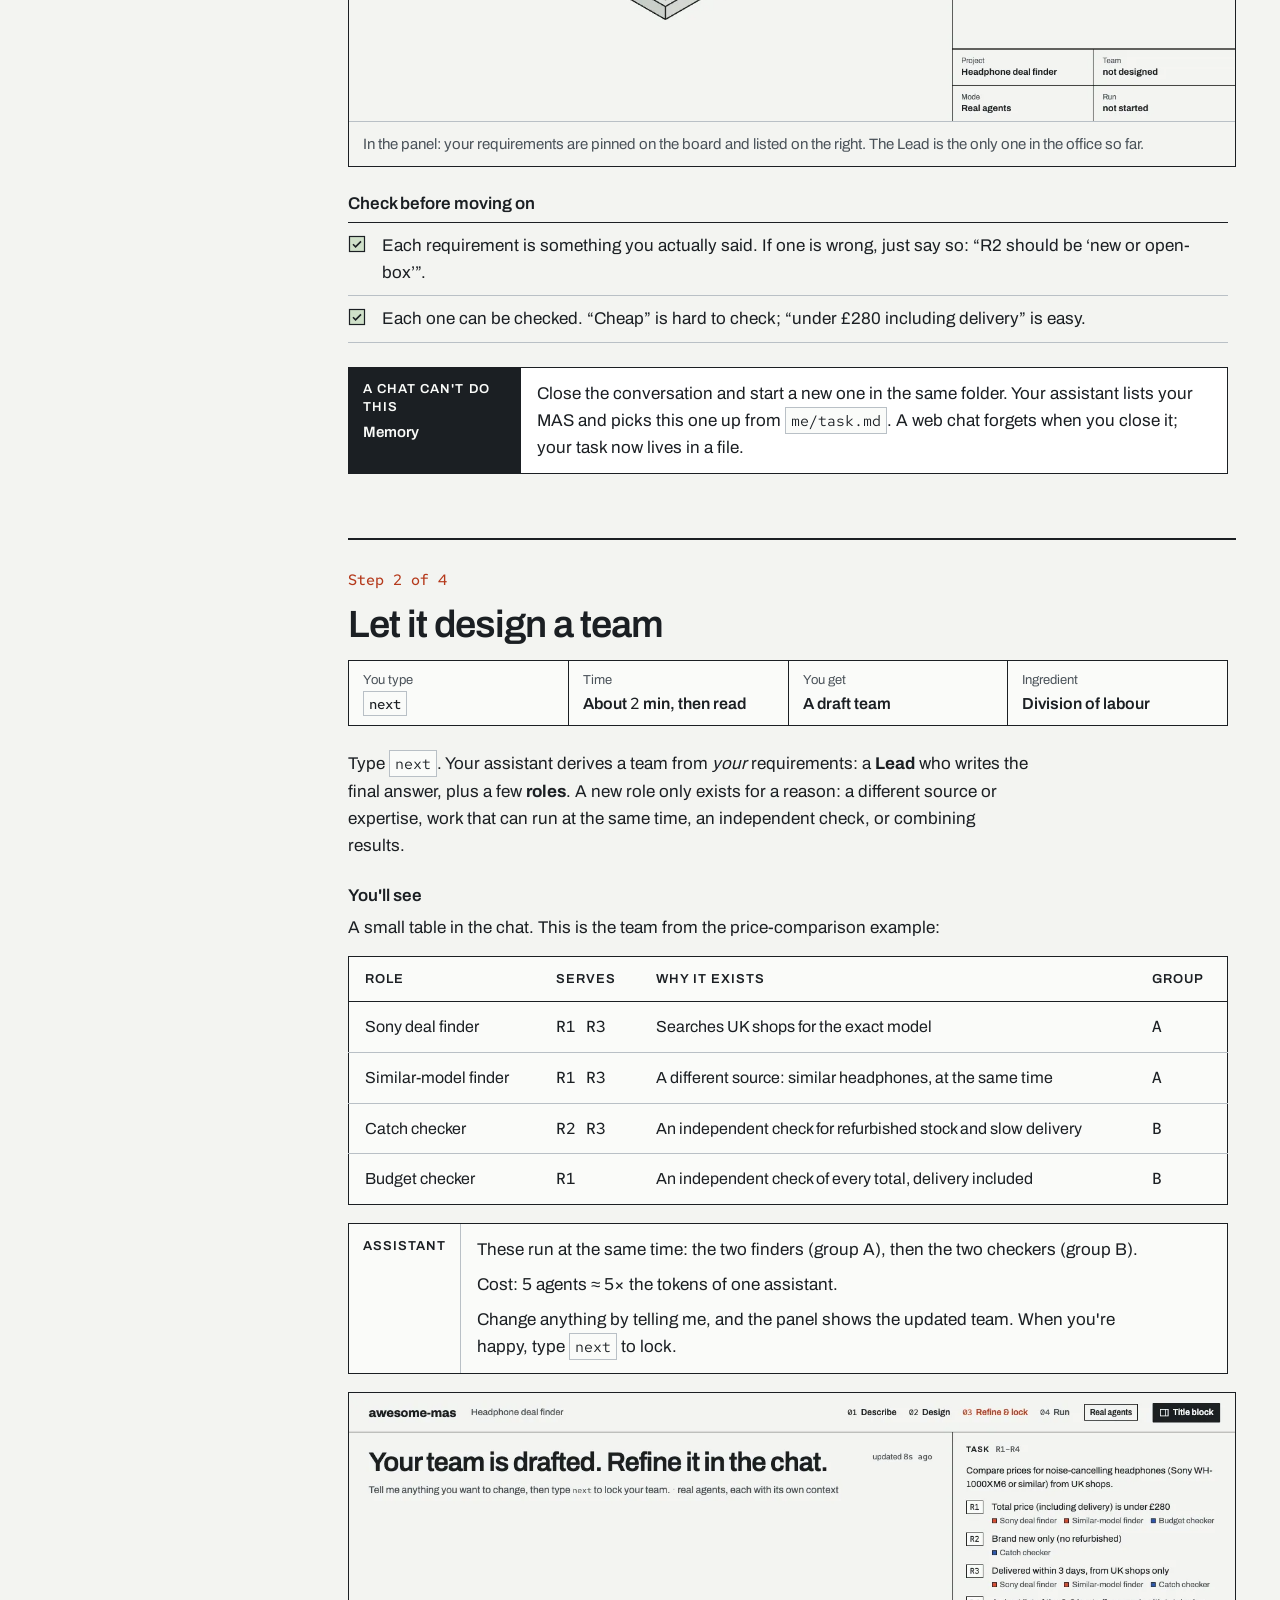
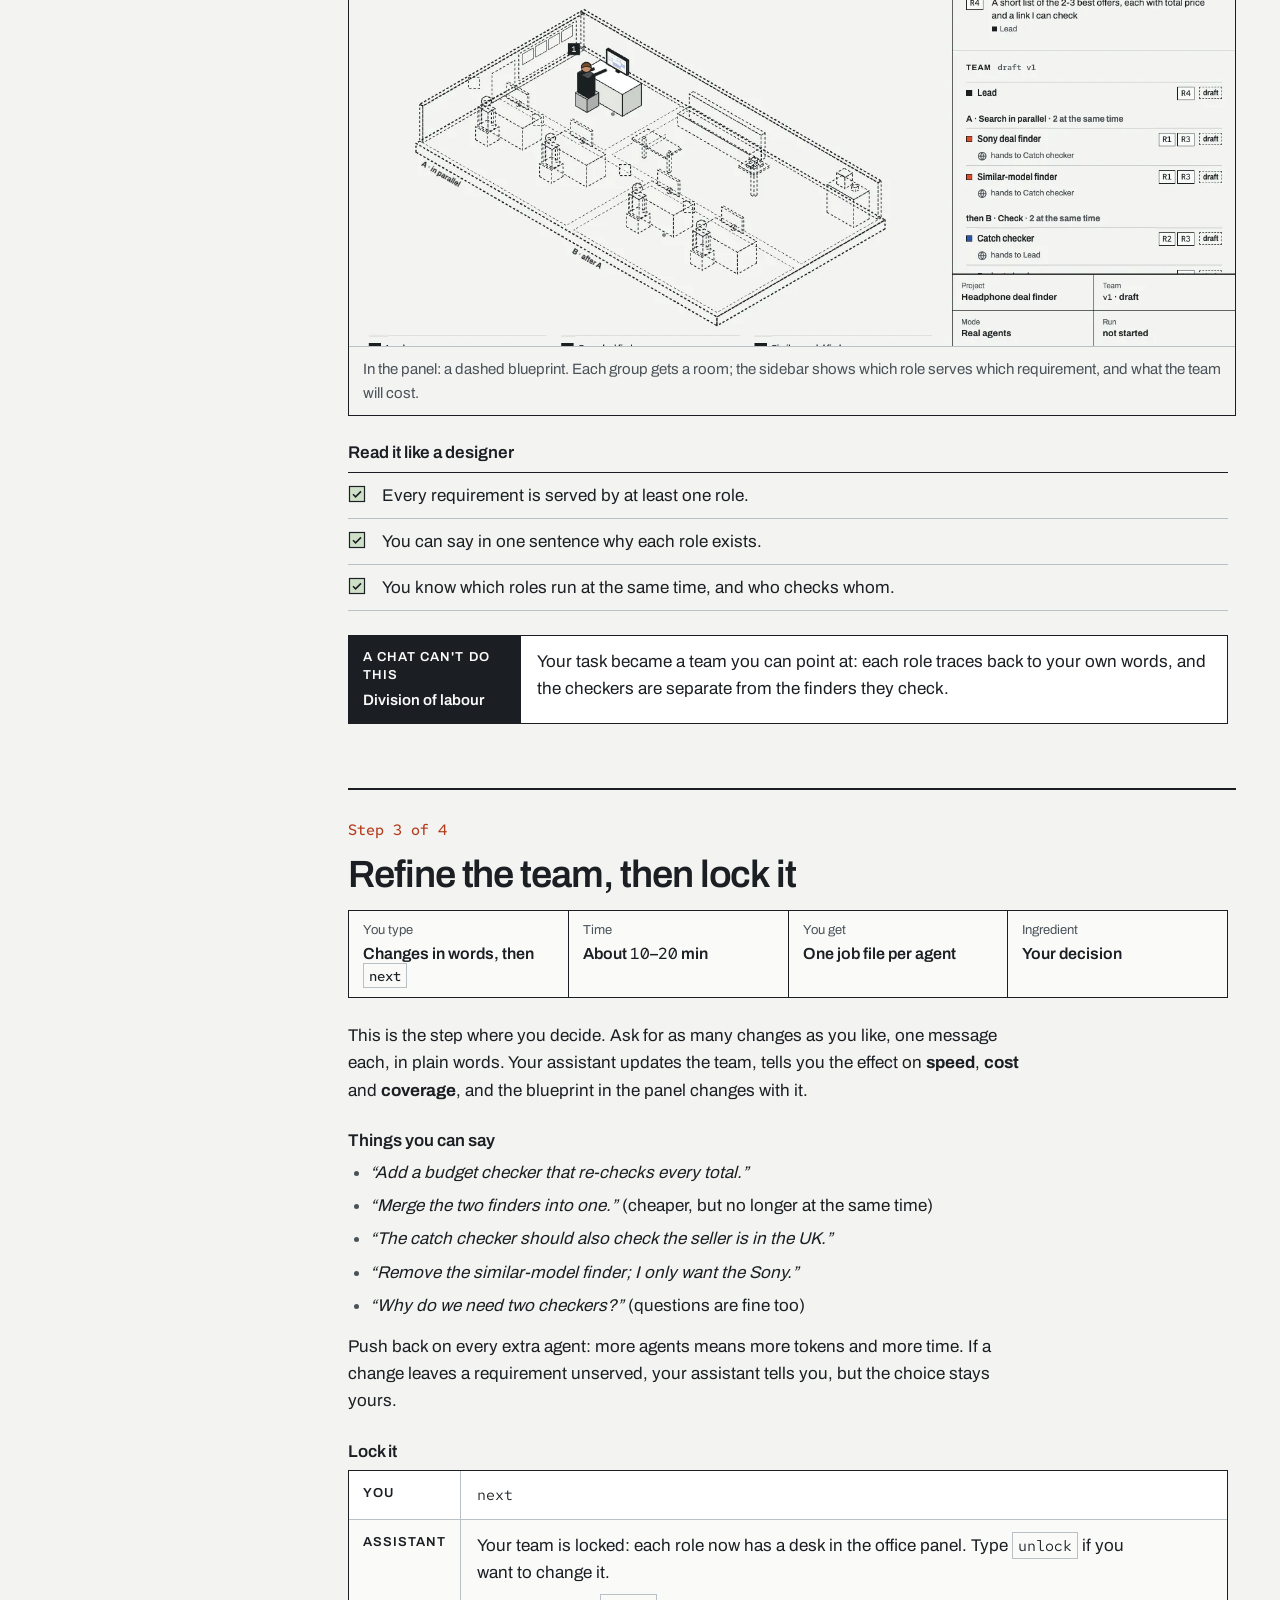
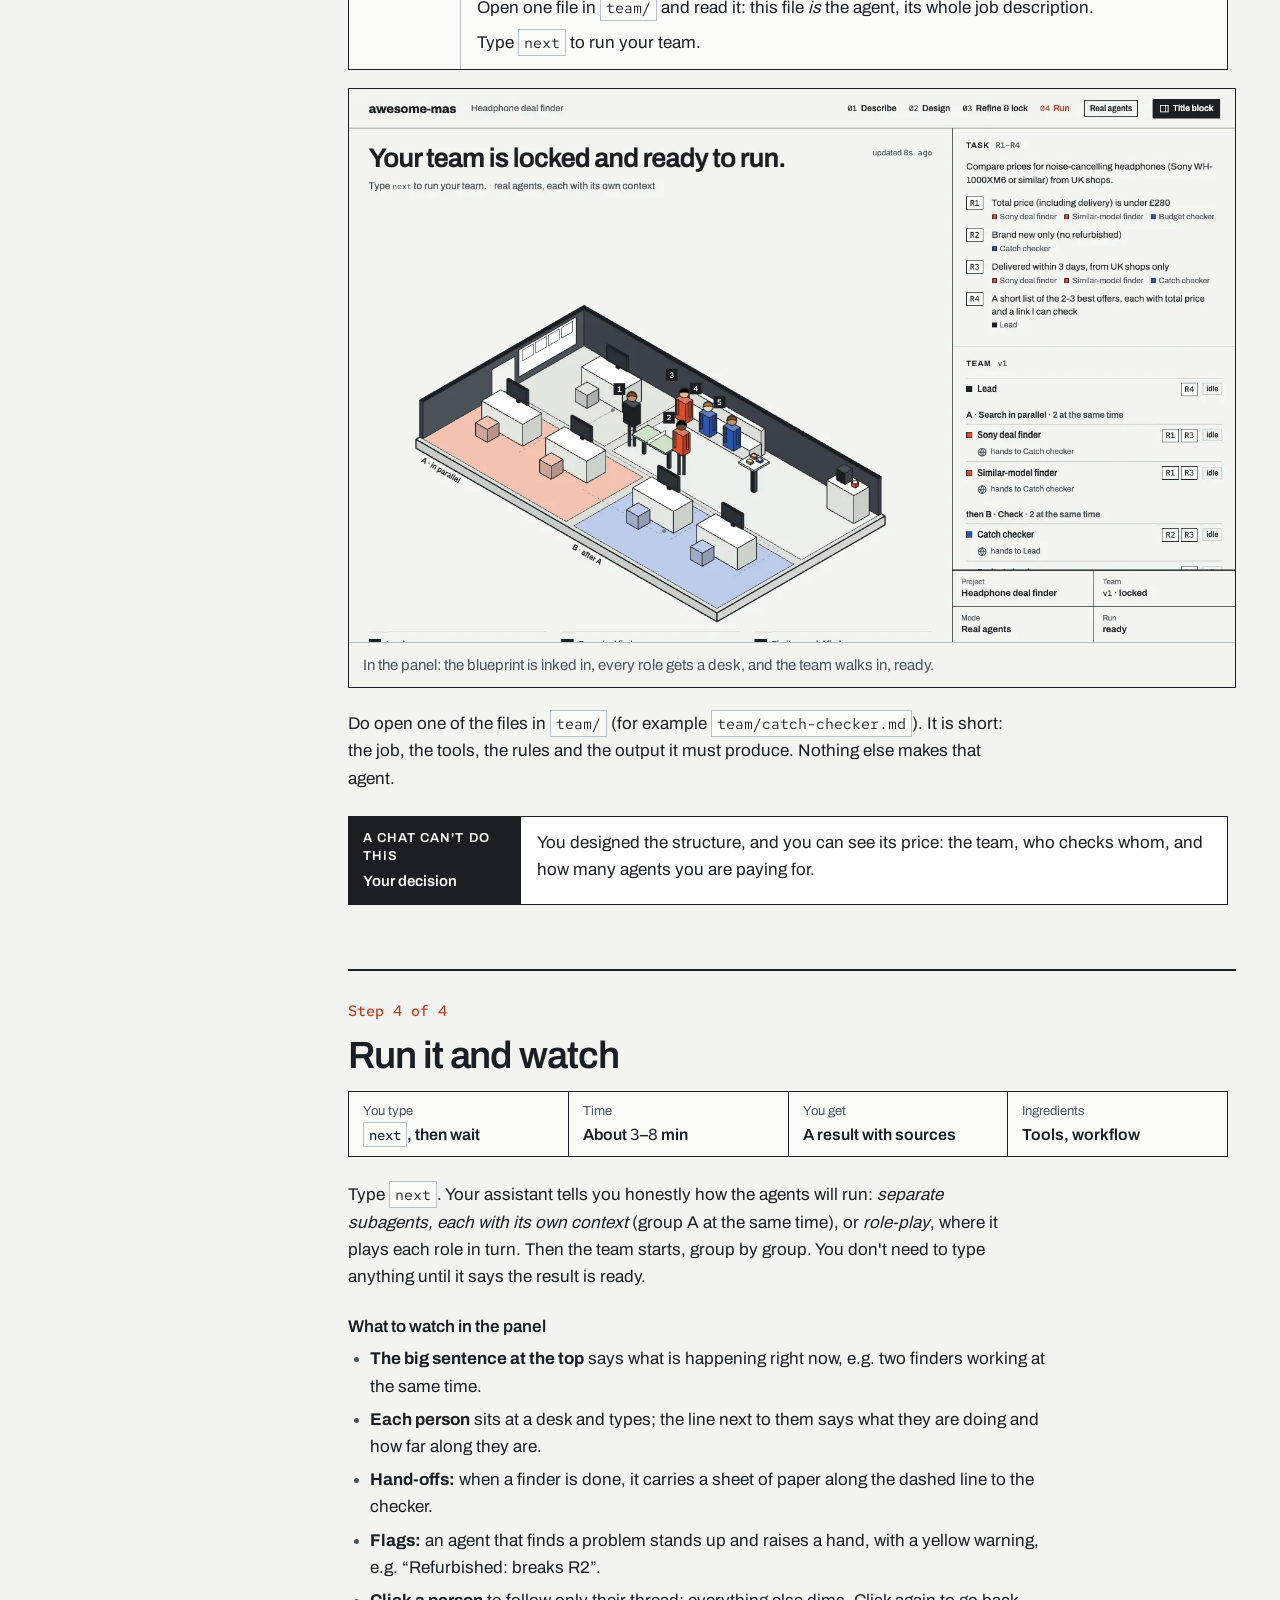
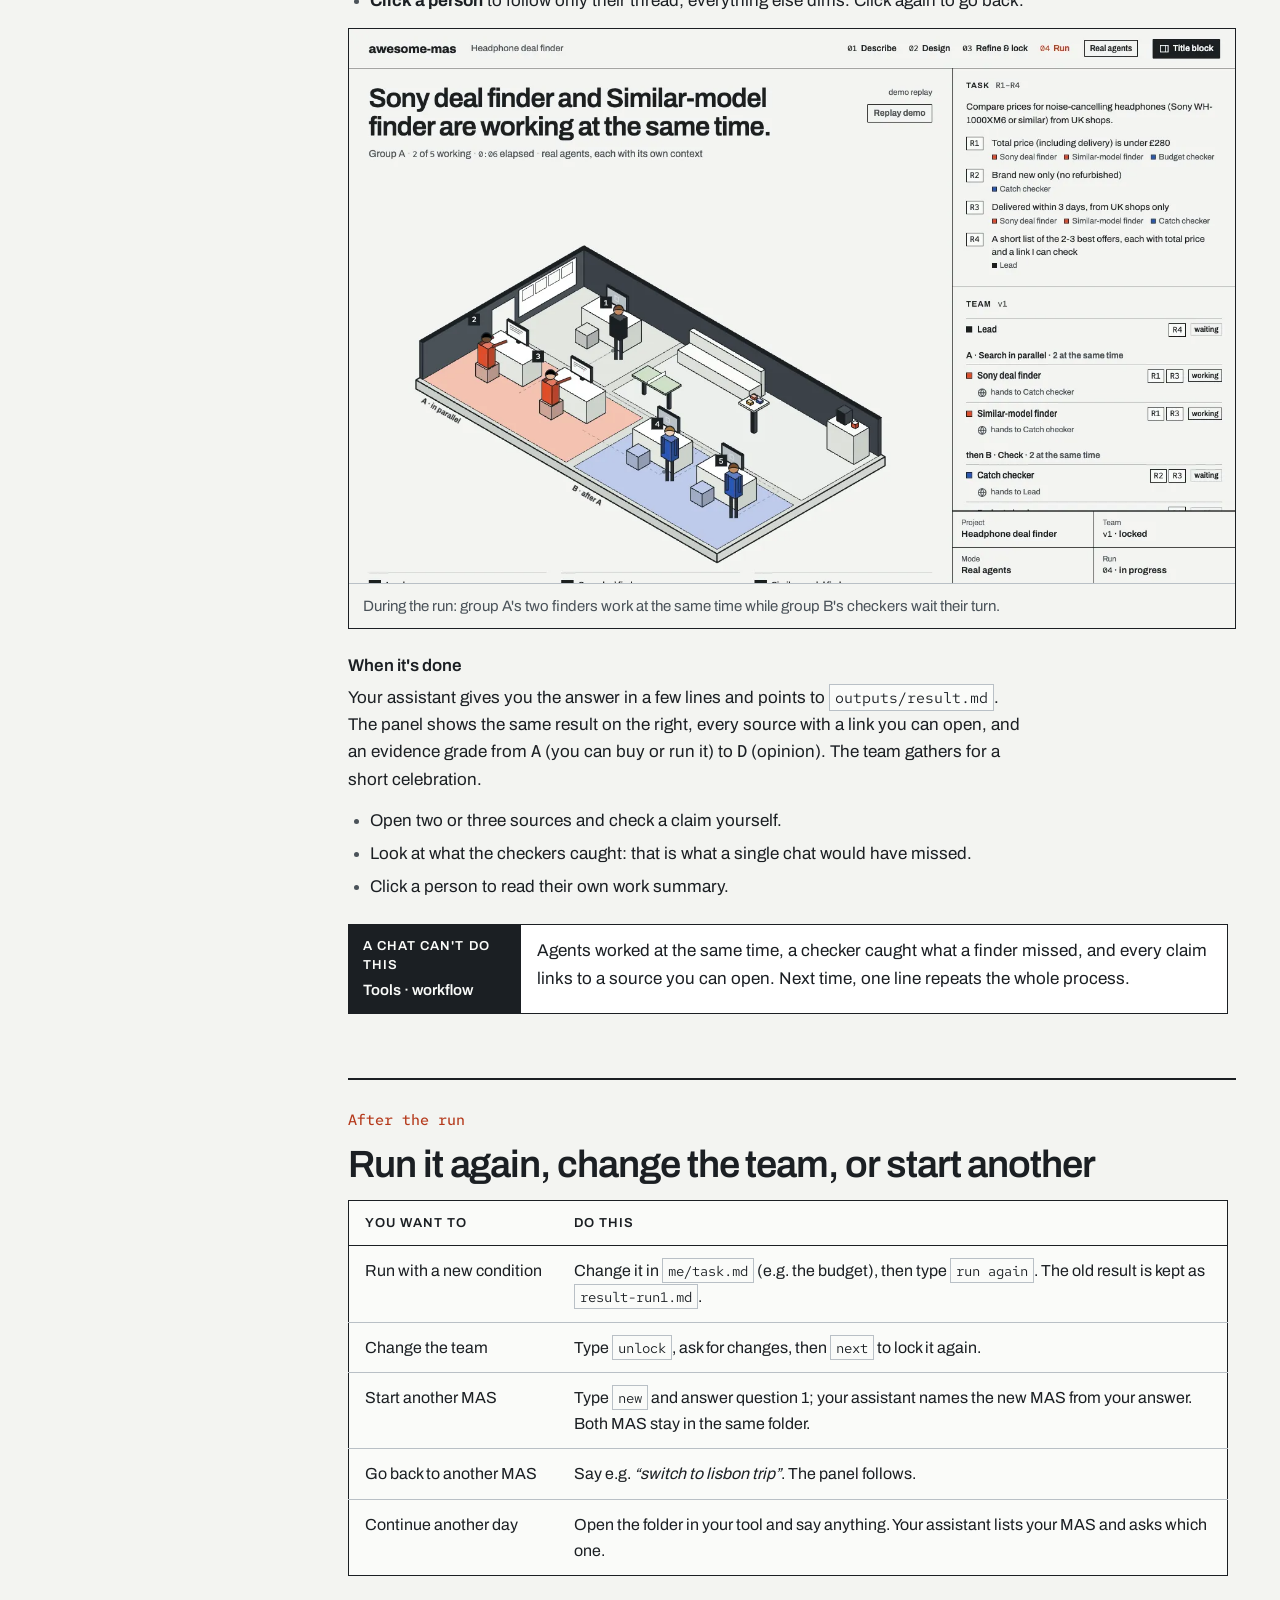
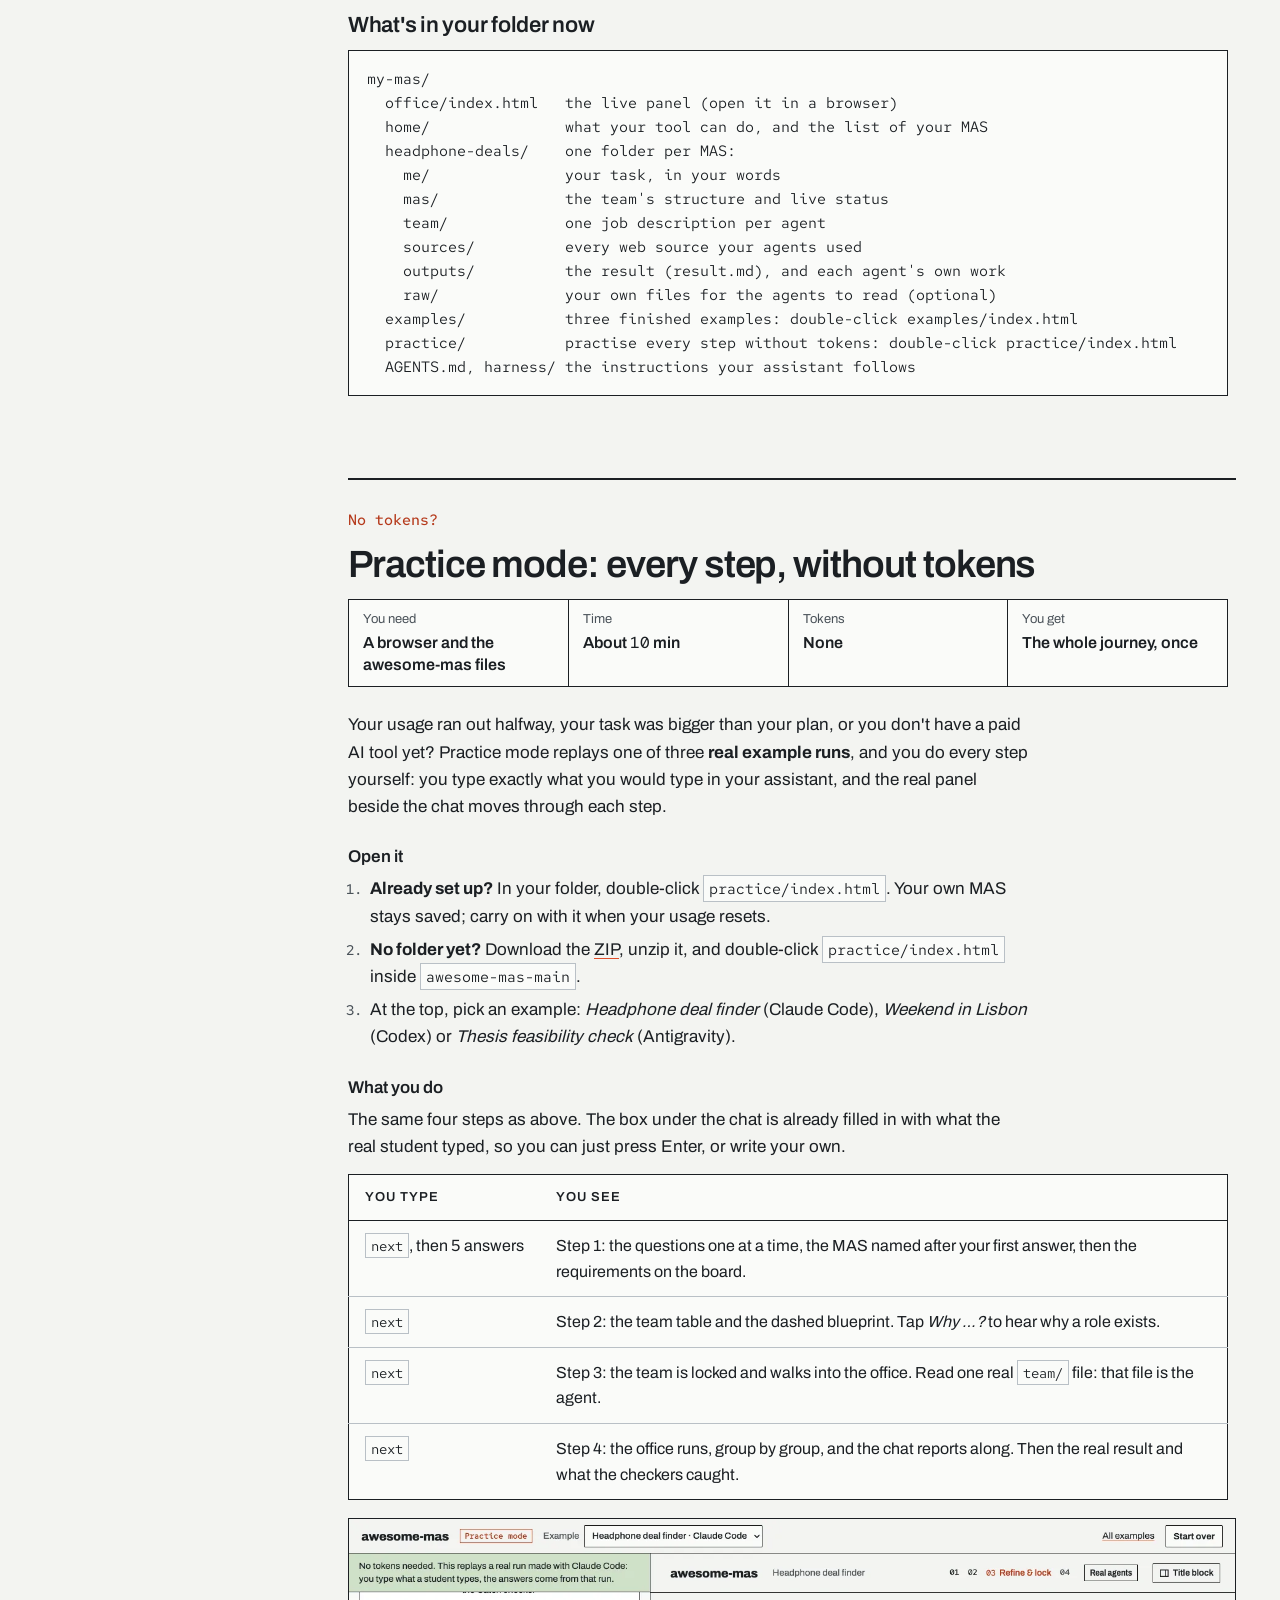
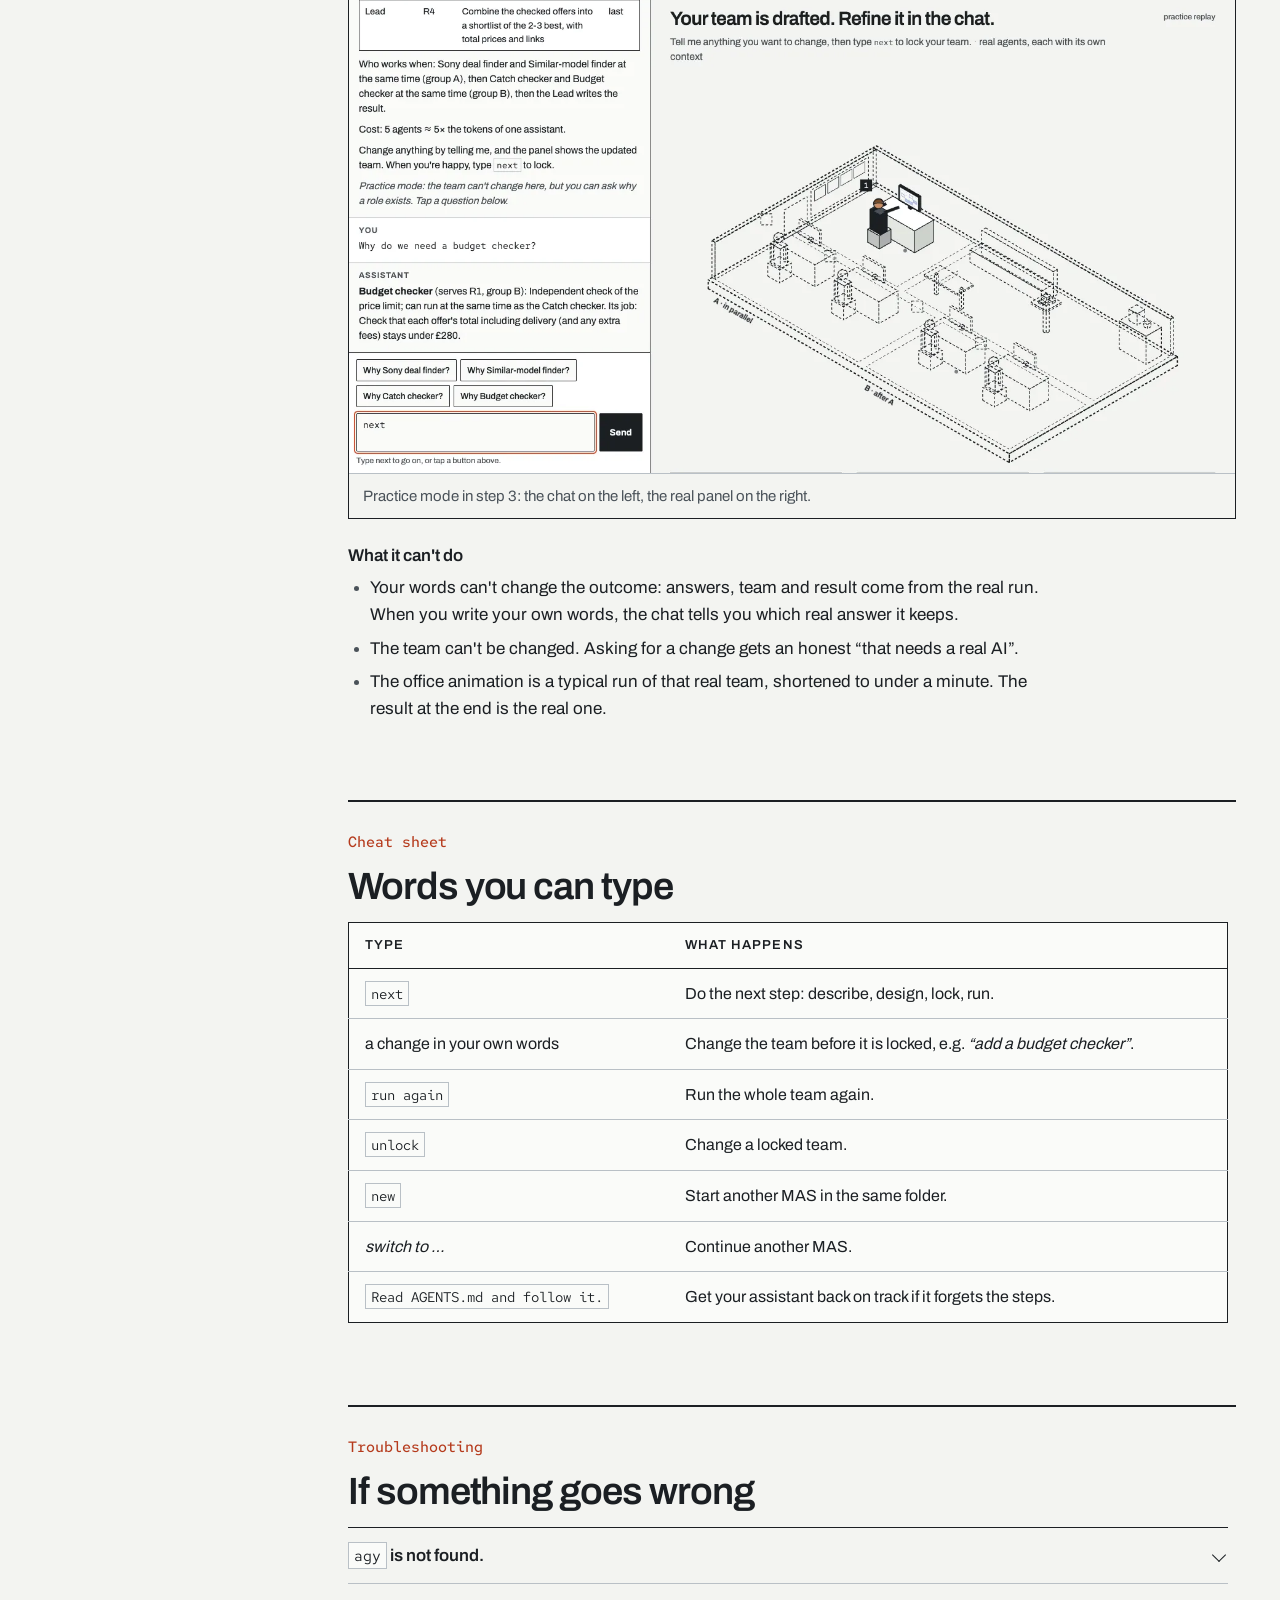
==== commit 69b7a662: "Start each CLI tool with one pasted line, without approval prompts Part A of the tutorial and the RE" ====
--- a/docs/index.html
+++ b/docs/index.html
@@ -28,7 +28,7 @@
   a { color: var(--ink); text-decoration: underline; text-decoration-color: var(--verm); text-decoration-thickness: 1px; text-underline-offset: 3px; }
   a:hover { color: var(--verm-ink); }
   :focus-visible { outline: 2px solid var(--verm); outline-offset: 2px; }
-  code, kbd { font: 400 .9em/1 var(--mono); background: var(--paper); border: 1px solid var(--hair); padding: 2px 5px; overflow-wrap: anywhere; }
+  code, kbd { font: 400 .9em/1.4 var(--mono); background: var(--paper); border: 1px solid var(--hair); padding: 2px 5px; overflow-wrap: anywhere; }
   code.cmd { display: block; width: fit-content; max-width: 100%; margin: 4px 0 8px; padding: 6px 9px; line-height: 1.5; }
   .num { font-family: var(--mono); font-weight: 500; font-variant-numeric: tabular-nums; }
   .wrap { max-width: 1240px; margin: 0 auto; padding: 0 24px; }
@@ -308,7 +308,7 @@
         <section class="part" id="before" aria-labelledby="before-h">
           <header><p class="p-n">Before you start</p><h2 id="before-h">Three things to have ready</h2></header>
           <ol>
-            <li><b>An AI coding assistant, signed in.</b> This guide uses the <b>Antigravity CLI</b> (<code>agy</code>): it runs in a terminal and you sign in with a personal Google account (Free, Pro or Ultra). Claude (the desktop app or Claude Code), Codex (the app or the CLI), the Antigravity IDE or a similar assistant that can read and write files in a folder work the same way; pick your tool in A2. Your normal chat website is not enough: it cannot keep files.</li>
+            <li><b>An AI coding assistant, signed in.</b> This guide uses the <b>Antigravity CLI</b> (<code>agy</code>): it runs in a terminal and you sign in with a personal Google account (Free, Pro or Ultra). Claude (the desktop app or Claude Code), Codex (the app or the CLI), the Antigravity IDE or a similar assistant that can read and write files in a folder work the same way; pick your tool in A1. Your normal chat website is not enough: it cannot keep files.</li>
             <li><b>A task you genuinely want help with.</b> Comparing prices before a purchase, planning a trip, checking whether a thesis idea is feasible, finding a flat, planning meals, preparing job applications. Anything works, as long as you can say what a good answer looks like.</li>
             <li><b>A browser for the live panel.</b> Any modern browser. There is nothing to click or connect in it; it only shows what your team is doing.</li>
           </ol>
@@ -319,70 +319,68 @@
         <section class="part" id="setup" aria-labelledby="setup-h">
           <header><p class="p-n">Part A · do this once</p><h2 id="setup-h">Set up your folder</h2></header>
           <dl class="glance">
-            <div><dt>You type</dt><dd>One sentence</dd></div>
+            <div><dt>You paste</dt><dd>One line (or one sentence)</dd></div>
             <div><dt>Time</dt><dd>About <span class="num">5</span>–<span class="num">10</span> min</dd></div>
-            <div><dt>You approve</dt><dd>A download and file edits</dd></div>
+            <div><dt>You approve</dt><dd>Nothing, with a CLI line</dd></div>
             <div><dt>Ends with</dt><dd>“Type <code>next</code>…”</dd></div>
           </dl>
           <p>One folder can later hold several MAS, so you set it up only once. Everything your team writes stays in this folder, as plain files you can open.</p>
 
-          <h3>A1 · Make an empty folder</h3>
-          <p>Make a new, empty folder somewhere easy to find, for example <code>my-mas</code> on your Desktop. Empty matters: your assistant will not touch files that are already there.</p>
-
-          <h3>A2 · Open the folder in your AI tool</h3>
-          <p>This guide uses the Antigravity CLI. Using another tool? Pick it here; your choice is remembered next time you open this page.</p>
+          <h3>A1 · Start your AI tool with one line</h3>
+          <p>This guide uses the Antigravity CLI. With a terminal tool (Antigravity CLI, Claude Code, Codex CLI) <b>one pasted line does everything</b>: it installs what is missing, makes the folder, starts your assistant in it and hands it the setup sentence. Using an app? Pick its tab. Your choice is remembered next time you open this page.</p>
           <div class="tabs" role="tablist" aria-label="Your AI tool">
             <button class="tab" role="tab" aria-selected="true" aria-controls="t-agy-cli" id="b-agy-cli">Antigravity CLI</button>
+            <button class="tab" role="tab" aria-selected="false" aria-controls="t-claude-code" id="b-claude-code" tabindex="-1">Claude Code</button>
+            <button class="tab" role="tab" aria-selected="false" aria-controls="t-codex-cli" id="b-codex-cli" tabindex="-1">Codex CLI</button>
             <button class="tab" role="tab" aria-selected="false" aria-controls="t-agy" id="b-agy" tabindex="-1">Antigravity IDE</button>
             <button class="tab" role="tab" aria-selected="false" aria-controls="t-claude-app" id="b-claude-app" tabindex="-1">Claude app</button>
-            <button class="tab" role="tab" aria-selected="false" aria-controls="t-claude-code" id="b-claude-code" tabindex="-1">Claude Code</button>
             <button class="tab" role="tab" aria-selected="false" aria-controls="t-codex-app" id="b-codex-app" tabindex="-1">Codex app</button>
-            <button class="tab" role="tab" aria-selected="false" aria-controls="t-codex-cli" id="b-codex-cli" tabindex="-1">Codex CLI</button>
             <button class="tab" role="tab" aria-selected="false" aria-controls="t-other" id="b-other" tabindex="-1">Other</button>
           </div>
           <div class="panel" role="tabpanel" id="t-agy-cli" aria-labelledby="b-agy-cli"><ol>
-            <li><b>Install it</b> (once). Open a terminal and paste the line for your computer, then press Enter.
-              <br>macOS: <code class="cmd">curl -fsSL https://antigravity.google/cli/install.sh | bash</code>
-              Windows (PowerShell): <code class="cmd">irm https://antigravity.google/cli/install.ps1 | iex</code>
-              Close the terminal and open a new one, then check it worked: <code>agy --version</code> prints a version number.</li>
-            <li><b>Open a terminal in your empty folder.</b> macOS: open Terminal, type <code>cd</code> and a space, drag your folder into the window, press Enter. Windows: open the folder in File Explorer, click the address bar, type <code>powershell</code>, press Enter.</li>
-            <li><b>Start it</b> by typing <code>agy --mode accept-edits</code> and pressing Enter. <code>accept-edits</code> lets it edit files in this folder without asking every time.</li>
-            <li><b>The first time</b> it asks you to pick a colour scheme and a display mode (any is fine), whether you <b>trust this folder</b> (choose yes) and to <b>sign in</b> with your Google account.</li>
-            <li>During setup, approve when it asks to run the download command and the command that opens the panel.</li></ol>
-            <p class="quiet small">Setup tests whether Antigravity can start separate agents here; if it can't, your assistant plays each role in turn, and the panel says so. Type <code>/usage</code> at any time to see how much quota you have left. Official install guide: <a href="https://antigravity.google/docs/getting-started?tab=cli">antigravity.google</a>.</p></div>
+            <li><b>Open a terminal.</b> macOS: press Cmd+Space, type <code>Terminal</code>, press Enter. Windows: open the Start menu, type <code>PowerShell</code>, press Enter.</li>
+            <li><b>Copy the line for your computer, paste it into the terminal and press Enter.</b> It installs the Antigravity CLI (if you don't have it yet), makes a folder <code>my-mas</code> on your Desktop, starts Antigravity there and gives it the setup sentence:
+              <div class="type"><span class="type-k">macOS</span><span class="type-v" id="cmd-agy-mac">curl -fsSL https://antigravity.google/cli/install.sh | bash &amp;&amp; export PATH="$HOME/.local/bin:$PATH" &amp;&amp; mkdir -p ~/Desktop/my-mas &amp;&amp; cd ~/Desktop/my-mas &amp;&amp; agy --dangerously-skip-permissions -i "Set up awesome-mas here: read https://raw.githubusercontent.com/weixijia/awesome-mas/main/SETUP.md and follow it."</span><button class="copy" type="button" data-copy="cmd-agy-mac"><svg viewBox="0 0 16 16" aria-hidden="true" fill="none" stroke="currentColor" stroke-width="1.5"><rect x="5" y="5" width="8.5" height="8.5"/><path d="M3 10.5V2.5h8"/></svg>Copy</button></div>
+              <div class="type"><span class="type-k">Windows</span><span class="type-v" id="cmd-agy-win">irm https://antigravity.google/cli/install.ps1 | iex; $env:Path += ";$env:LOCALAPPDATA\agy\bin"; $d = Join-Path ([Environment]::GetFolderPath('Desktop')) 'my-mas'; New-Item -ItemType Directory -Force $d | Out-Null; Set-Location $d; agy --dangerously-skip-permissions -i "Set up awesome-mas here: read https://raw.githubusercontent.com/weixijia/awesome-mas/main/SETUP.md and follow it."</span><button class="copy" type="button" data-copy="cmd-agy-win"><svg viewBox="0 0 16 16" aria-hidden="true" fill="none" stroke="currentColor" stroke-width="1.5"><rect x="5" y="5" width="8.5" height="8.5"/><path d="M3 10.5V2.5h8"/></svg>Copy</button></div></li>
+            <li><b>The first time</b> Antigravity asks you to pick a colour scheme and a display mode (any is fine) and to <b>sign in</b> with your Google account.</li>
+            <li>Wait. When it says <em>“Type <code>next</code> to start your first MAS”</em>, setup is done: go on to <a href="#step-1">Step 1</a>.</li></ol>
+            <p class="quiet small"><code>--dangerously-skip-permissions</code> lets your assistant run commands and edit files without stopping to ask you, so setup and runs go straight through. It can then run any command, so start it only inside your awesome-mas folder (the line does that). Come back another day: open a terminal, type <code>cd ~/Desktop/my-mas</code> (Windows: <code>cd "$([Environment]::GetFolderPath('Desktop'))\my-mas"</code>) and then <code>agy --dangerously-skip-permissions</code>. In Antigravity, <code>/usage</code> shows your quota and <code>/exit</code> quits. Official install guide: <a href="https://antigravity.google/docs/getting-started?tab=cli">antigravity.google</a>.</p></div>
+          <div class="panel" role="tabpanel" id="t-claude-code" aria-labelledby="b-claude-code" hidden><ol>
+            <li><b>Open a terminal.</b> macOS: press Cmd+Space, type <code>Terminal</code>, press Enter. Windows: open the Start menu, type <code>PowerShell</code>, press Enter.</li>
+            <li><b>Copy the line for your computer, paste it into the terminal and press Enter.</b> Install Claude Code first (<a href="https://code.claude.com/docs/en/setup">instructions</a>) and sign in once. The line makes a folder <code>my-mas</code> on your Desktop, starts Claude Code there and gives it the setup sentence:
+              <div class="type"><span class="type-k">macOS</span><span class="type-v" id="cmd-cc-mac">mkdir -p ~/Desktop/my-mas &amp;&amp; cd ~/Desktop/my-mas &amp;&amp; claude --dangerously-skip-permissions "Set up awesome-mas here: read https://raw.githubusercontent.com/weixijia/awesome-mas/main/SETUP.md and follow it."</span><button class="copy" type="button" data-copy="cmd-cc-mac"><svg viewBox="0 0 16 16" aria-hidden="true" fill="none" stroke="currentColor" stroke-width="1.5"><rect x="5" y="5" width="8.5" height="8.5"/><path d="M3 10.5V2.5h8"/></svg>Copy</button></div>
+              <div class="type"><span class="type-k">Windows</span><span class="type-v" id="cmd-cc-win">$d = Join-Path ([Environment]::GetFolderPath('Desktop')) 'my-mas'; New-Item -ItemType Directory -Force $d | Out-Null; Set-Location $d; claude --dangerously-skip-permissions "Set up awesome-mas here: read https://raw.githubusercontent.com/weixijia/awesome-mas/main/SETUP.md and follow it."</span><button class="copy" type="button" data-copy="cmd-cc-win"><svg viewBox="0 0 16 16" aria-hidden="true" fill="none" stroke="currentColor" stroke-width="1.5"><rect x="5" y="5" width="8.5" height="8.5"/><path d="M3 10.5V2.5h8"/></svg>Copy</button></div></li>
+            <li>If it asks whether you trust this folder, choose <b>Yes</b>. If it asks you to confirm <em>Bypass Permissions</em> mode, choose <b>Yes, I accept</b>.</li>
+            <li>Wait. When it says <em>“Type <code>next</code> to start your first MAS”</em>, setup is done: go on to <a href="#step-1">Step 1</a>.</li></ol>
+            <p class="quiet small"><code>--dangerously-skip-permissions</code> lets Claude Code run commands and edit files without stopping to ask you; start it only inside your awesome-mas folder. Come back another day: <code>cd ~/Desktop/my-mas</code>, then <code>claude --dangerously-skip-permissions</code>. Claude Code runs your agents as real parallel subagents.</p></div>
+          <div class="panel" role="tabpanel" id="t-codex-cli" aria-labelledby="b-codex-cli" hidden><ol>
+            <li><b>Open a terminal.</b> macOS: press Cmd+Space, type <code>Terminal</code>, press Enter. Windows: open the Start menu, type <code>PowerShell</code>, press Enter.</li>
+            <li><b>Copy the line for your computer, paste it into the terminal and press Enter.</b> Install Codex CLI first (<a href="https://developers.openai.com/codex">instructions</a>) and sign in once. The line makes a folder <code>my-mas</code> on your Desktop, starts Codex there with live web search and gives it the setup sentence:
+              <div class="type"><span class="type-k">macOS</span><span class="type-v" id="cmd-cx-mac">mkdir -p ~/Desktop/my-mas &amp;&amp; cd ~/Desktop/my-mas &amp;&amp; codex --search --dangerously-bypass-approvals-and-sandbox "Set up awesome-mas here: read https://raw.githubusercontent.com/weixijia/awesome-mas/main/SETUP.md and follow it."</span><button class="copy" type="button" data-copy="cmd-cx-mac"><svg viewBox="0 0 16 16" aria-hidden="true" fill="none" stroke="currentColor" stroke-width="1.5"><rect x="5" y="5" width="8.5" height="8.5"/><path d="M3 10.5V2.5h8"/></svg>Copy</button></div>
+              <div class="type"><span class="type-k">Windows</span><span class="type-v" id="cmd-cx-win">$d = Join-Path ([Environment]::GetFolderPath('Desktop')) 'my-mas'; New-Item -ItemType Directory -Force $d | Out-Null; Set-Location $d; codex --search --dangerously-bypass-approvals-and-sandbox "Set up awesome-mas here: read https://raw.githubusercontent.com/weixijia/awesome-mas/main/SETUP.md and follow it."</span><button class="copy" type="button" data-copy="cmd-cx-win"><svg viewBox="0 0 16 16" aria-hidden="true" fill="none" stroke="currentColor" stroke-width="1.5"><rect x="5" y="5" width="8.5" height="8.5"/><path d="M3 10.5V2.5h8"/></svg>Copy</button></div></li>
+            <li>If it asks whether you trust this folder, choose <b>Yes</b>.</li>
+            <li>Wait. When it says <em>“Type <code>next</code> to start your first MAS”</em>, setup is done: go on to <a href="#step-1">Step 1</a>.</li></ol>
+            <p class="quiet small"><code>--dangerously-bypass-approvals-and-sandbox</code> lets Codex run commands, edit files and use the internet without stopping to ask you; start it only inside your awesome-mas folder. Come back another day: <code>cd ~/Desktop/my-mas</code>, then <code>codex --search --dangerously-bypass-approvals-and-sandbox</code>. Codex runs your agents as real parallel subagents.</p></div>
+          <div class="panel" role="tabpanel" id="t-agy" aria-labelledby="b-agy" hidden><ol>
+            <li>Install the <a href="https://antigravity.google/">Antigravity</a> IDE and sign in with your Google account. Make a new, empty folder on your Desktop, e.g. <code>my-mas</code> (empty matters: your assistant will not touch files that are already there).</li>
+            <li>Choose <b>Open Folder</b> and pick that folder. If it asks whether you trust the folder, choose yes.</li>
+            <li>Paste the <a href="#sentence">setup sentence</a> into the agent chat and press Enter. Allow it to edit files in this folder when asked.</li></ol></div>
           <div class="panel" role="tabpanel" id="t-claude-app" aria-labelledby="b-claude-app" hidden><ol>
-            <li>Install the <a href="https://claude.com/download">Claude desktop app</a> and sign in.</li>
-            <li>Open the <b>Code</b> tab, choose <b>Open folder…</b> and pick your empty folder.</li>
-            <li>If the app asks whether you trust this folder, choose <b>trust</b>. Without it, the folder's own settings don't apply and every file edit asks for permission.</li>
-            <li>During setup, approve when it asks to download files or to edit files in this folder.</li></ol>
+            <li>Install the <a href="https://claude.com/download">Claude desktop app</a> and sign in. Make a new, empty folder on your Desktop, e.g. <code>my-mas</code> (empty matters: your assistant will not touch files that are already there).</li>
+            <li>Open the <b>Code</b> tab, choose <b>Open folder…</b> and pick that folder. If the app asks whether you trust it, choose <b>trust</b>.</li>
+            <li>Paste the <a href="#sentence">setup sentence</a> and press Enter. Approve when it asks to download files or to edit files in this folder.</li></ol>
             <p class="quiet small">Tip: once setup has run, click <code>office/index.html</code> in the chat to open the panel in the app's browser pane, right next to your conversation.</p></div>
-          <div class="panel" role="tabpanel" id="t-claude-code" aria-labelledby="b-claude-code" hidden><ol>
-            <li>Install Claude Code (<a href="https://code.claude.com/docs/en/setup">instructions</a>) and sign in.</li>
-            <li>Open a terminal in your empty folder and type <code>claude</code>, then press Enter.</li>
-            <li>When it asks whether you trust this folder, choose <b>Yes, I trust this folder</b>. Without it, the folder's own settings don't apply and every file edit asks for permission.</li>
-            <li>During setup, approve the one download command when asked.</li></ol>
-            <p class="quiet small">Claude Code runs your agents as real parallel subagents: two finders really work at the same time.</p></div>
           <div class="panel" role="tabpanel" id="t-codex-app" aria-labelledby="b-codex-app" hidden><ol>
-            <li>Install the Codex app (<a href="https://developers.openai.com/codex">instructions</a>) and sign in.</li>
-            <li>Open your empty folder as a project.</li>
-            <li>If Codex says it can't download (its sandbox may block the internet for commands), use the ZIP route at the end of A3, then type <code>next</code>.</li></ol></div>
-          <div class="panel" role="tabpanel" id="t-codex-cli" aria-labelledby="b-codex-cli" hidden><ol>
-            <li>Install Codex CLI (<a href="https://developers.openai.com/codex">instructions</a>) and sign in.</li>
-            <li>Open a terminal in your empty folder and type <code>codex --search</code>. The <code>--search</code> part gives live web results; without it Codex uses cached results.</li>
-            <li>If the download is blocked, approve network access when asked, or use the ZIP route at the end of A3.</li></ol>
-            <p class="quiet small">Codex runs your agents as real parallel subagents.</p></div>
-          <div class="panel" role="tabpanel" id="t-agy" aria-labelledby="b-agy" hidden><ol>
-            <li>Install the <a href="https://antigravity.google/">Antigravity</a> IDE and sign in with your Google account.</li>
-            <li>Choose <b>Open Folder</b> and pick your empty folder. If it asks whether you trust the folder, choose yes.</li>
-            <li>Paste the setup sentence into the agent chat. Allow it to edit files in this folder when asked.</li></ol>
-            <p class="quiet small">Setup tests whether Antigravity can start subagents here. If it can't, your assistant plays each role in turn: slower, and the panel says so, but the steps and the office are the same.</p></div>
+            <li>Install the Codex app (<a href="https://developers.openai.com/codex">instructions</a>) and sign in. Make a new, empty folder on your Desktop, e.g. <code>my-mas</code> (empty matters: your assistant will not touch files that are already there).</li>
+            <li>Open that folder as a project.</li>
+            <li>Paste the <a href="#sentence">setup sentence</a> and press Enter. If Codex says it can't download (its sandbox may block the internet for commands), use the ZIP route under A2, then type <code>next</code>.</li></ol></div>
           <div class="panel" role="tabpanel" id="t-other" aria-labelledby="b-other" hidden><ol>
-            <li>Open your empty folder in your AI coding assistant (Cursor, Copilot, Gemini CLI, opencode…).</li>
-            <li>Allow it to edit files in this folder and to search the web.</li>
+            <li>Make a new, empty folder on your Desktop, e.g. <code>my-mas</code> (empty matters: your assistant will not touch files that are already there). Open it in your AI coding assistant (Cursor, Copilot, Gemini CLI, opencode…).</li>
+            <li>Allow it to edit files in this folder and to search the web, then paste the <a href="#sentence">setup sentence</a>.</li>
             <li>If it doesn't follow the steps on its own later, start each conversation with <code>Read AGENTS.md and follow it.</code></li></ol></div>
 
-          <h3>A3 · Paste the setup sentence</h3>
-          <p>It is the same sentence for every tool. Paste it into your assistant and press Enter.</p>
+          <h3 id="sentence">A2 · The setup sentence (apps and other tools)</h3>
+          <p>The terminal lines above already include it. In an app, paste it into your assistant and press Enter. It is the same sentence for every tool.</p>
           <div class="type">
             <span class="type-k">Type</span>
             <span class="type-v" id="setup-sentence">Set up awesome-mas here: read https://raw.githubusercontent.com/weixijia/awesome-mas/main/SETUP.md and follow it.</span>
@@ -390,10 +388,10 @@
           </div>
           <p class="quiet small">Can't download from inside your tool? Get the <a href="https://github.com/weixijia/awesome-mas/archive/refs/heads/main.zip">ZIP</a>, unzip it, move everything inside <code>awesome-mas-main</code> into your folder, open the folder in your tool and type <code>next</code>.</p>
 
-          <h3>A4 · Let your assistant set things up</h3>
-          <p>You don't need to do anything here except approve. Your assistant explains each step in one sentence while it:</p>
+          <h3>A3 · Let your assistant set things up</h3>
+          <p>You don't need to do anything here (in an app, approve when asked). Your assistant explains each step in one sentence while it:</p>
           <ol>
-            <li>downloads awesome-mas into your folder (you approve once);</li>
+            <li>downloads awesome-mas into your folder;</li>
             <li>writes a small file to check it can save files;</li>
             <li>runs one tiny web search to check it can search;</li>
             <li>starts one tiny test agent to check whether it can run agents at the same time, and tells you honestly: <em>real agents</em> or <em>role-play</em>;</li>
@@ -403,7 +401,7 @@
             <div class="chat-row"><span class="who">Assistant</span><div class="said"><p>Welcome to awesome-mas. … This folder can hold several MAS, one folder each. Keep <code>office/index.html</code> open: it follows whichever MAS we work on.</p><p><b>Type <code>next</code> to start your first MAS.</b></p></div></div>
           </div>
 
-          <h3>A5 · Put the chat and the panel side by side</h3>
+          <h3>A4 · Put the chat and the panel side by side</h3>
           <p>From now on you <b>talk</b> in your assistant and <b>watch</b> the panel. Put the chat on the left half of your screen and the panel on the right. The panel updates by itself; if it ever looks stuck, reload the page.</p>
         </section>
 
@@ -641,9 +639,9 @@
         <!-- help -->
         <section class="part" id="help" aria-labelledby="help-h">
           <header><p class="p-n">Troubleshooting</p><h2 id="help-h">If something goes wrong</h2></header>
-          <details><summary><code>agy</code> is not found after installing.</summary><div><p>Close the terminal and open a new one, so it picks up the new command. Still not found? Run the install line again and read its last lines: it says where it put <code>agy</code>. The official guide is at <a href="https://antigravity.google/docs/getting-started?tab=cli">antigravity.google</a>.</p></div></details>
-          <details><summary>The setup sentence fails: it can't download.</summary><div><p>Use the ZIP: download it from the link in A3, unzip it, move everything inside <code>awesome-mas-main</code> into your folder, then open the folder in your tool and type <code>next</code>.</p></div></details>
-          <details><summary>Every file edit asks me for permission.</summary><div><p>In the Antigravity CLI, close the terminal window, open a terminal in your folder again and start it with <code>agy --mode accept-edits</code>. In Claude Code or the Claude app, restart it in this folder and choose to trust it. In other tools, choose the mode that accepts file edits in this folder.</p></div></details>
+          <details><summary><code>agy</code> is not found.</summary><div><p>Close the terminal, open a new one and paste the A1 line again: it skips the install if Antigravity is already there. Still not found? Read the install's last lines: it says where it put <code>agy</code>. The official guide is at <a href="https://antigravity.google/docs/getting-started?tab=cli">antigravity.google</a>.</p></div></details>
+          <details><summary>The setup sentence fails: it can't download.</summary><div><p>Use the ZIP: download it from the link under A2, unzip it, move everything inside <code>awesome-mas-main</code> into your folder, then open the folder in your tool and type <code>next</code>.</p></div></details>
+          <details><summary>Every file edit asks me for permission.</summary><div><p>You started your tool without the no-questions option. In the Antigravity CLI, type <code>/exit</code>, then start it again in your folder with <code>agy --dangerously-skip-permissions</code> (Claude Code: <code>claude --dangerously-skip-permissions</code>; Codex: <code>codex --search --dangerously-bypass-approvals-and-sandbox</code>). In Claude Code or the Claude app, restart it in this folder and choose to trust it. In other tools, choose the mode that accepts file edits in this folder.</p></div></details>
           <details><summary>The panel doesn't update.</summary><div><p>Reload the browser page. Make sure you opened the <code>office/index.html</code> inside your project folder, not a copy somewhere else.</p></div></details>
           <details><summary>My assistant doesn't follow the steps.</summary><div><p>Type <code>Read AGENTS.md and follow it.</code> and then <code>next</code>.</p></div></details>
           <details><summary>It says role-play instead of real agents.</summary><div><p>Your tool can't start separate agents here, so your assistant plays each role in turn. The steps and the office are the same; it just takes longer, and the panel says so honestly.</p></div></details>
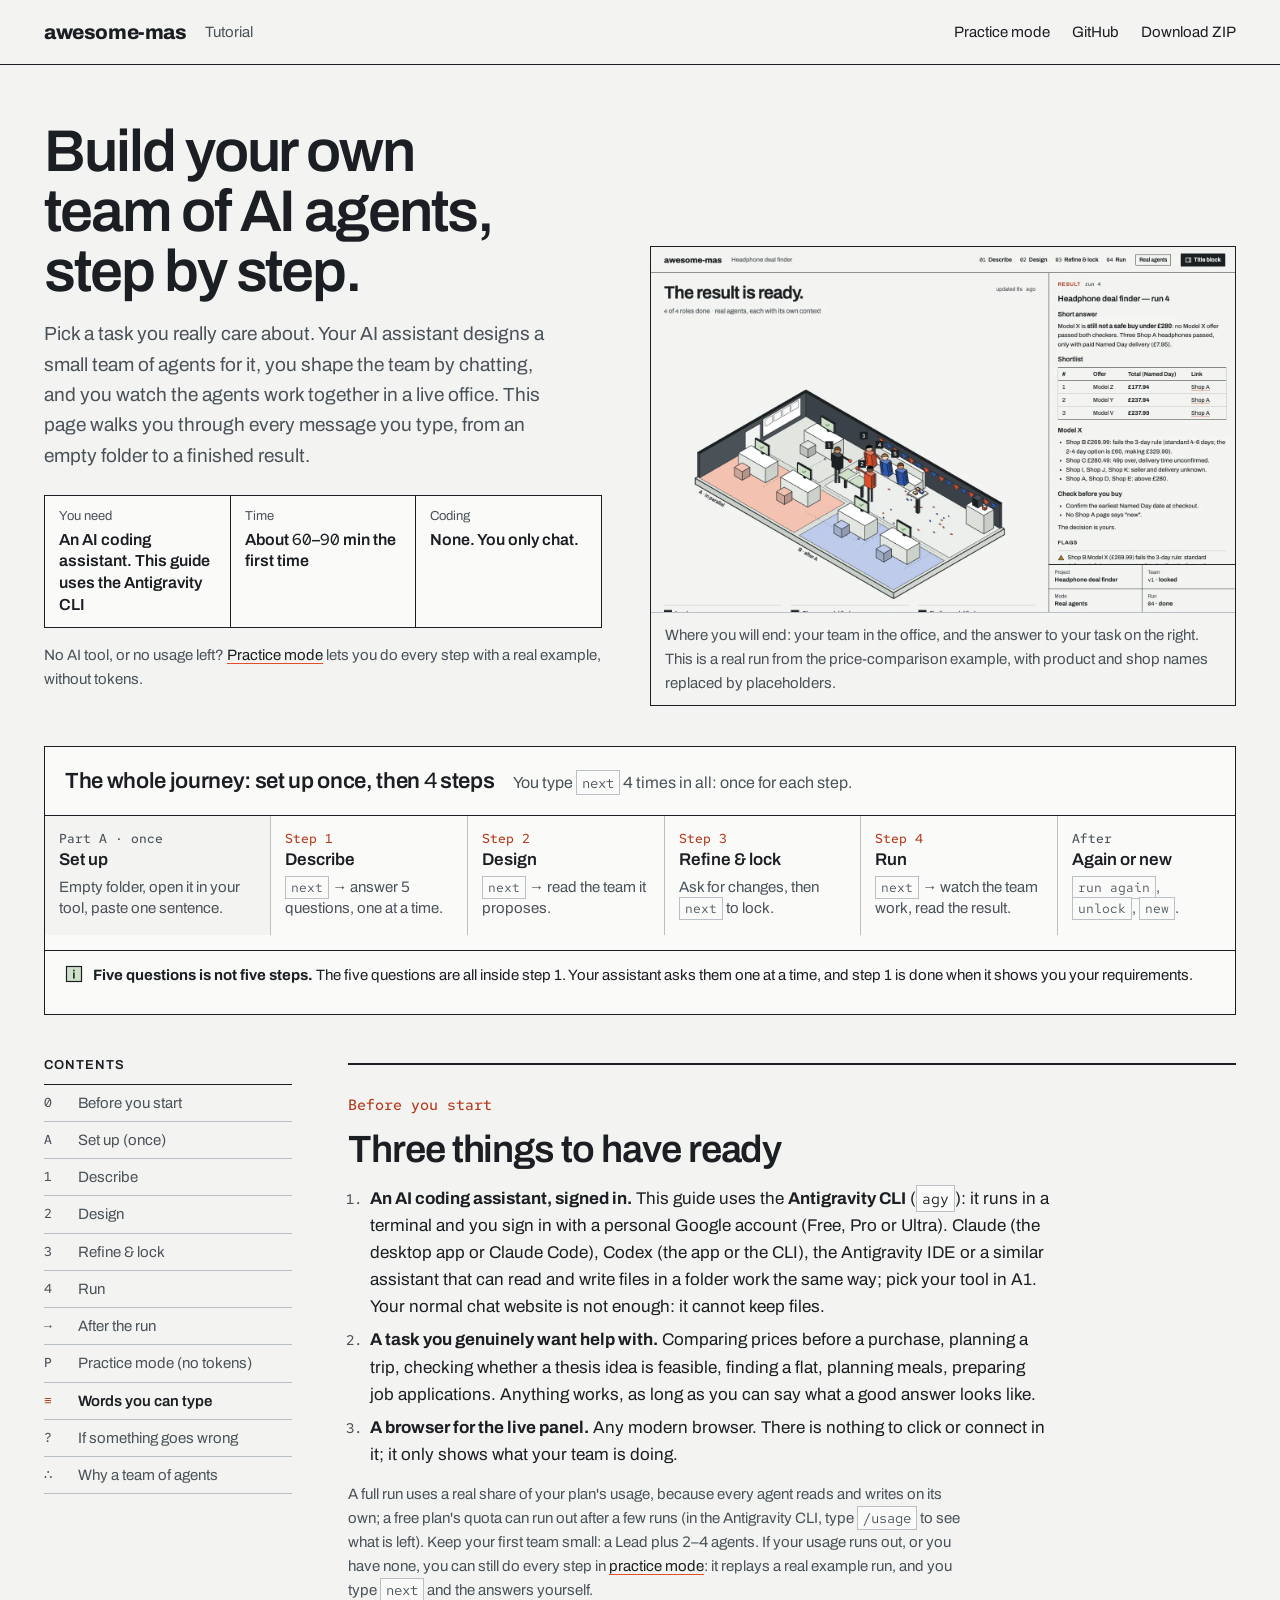
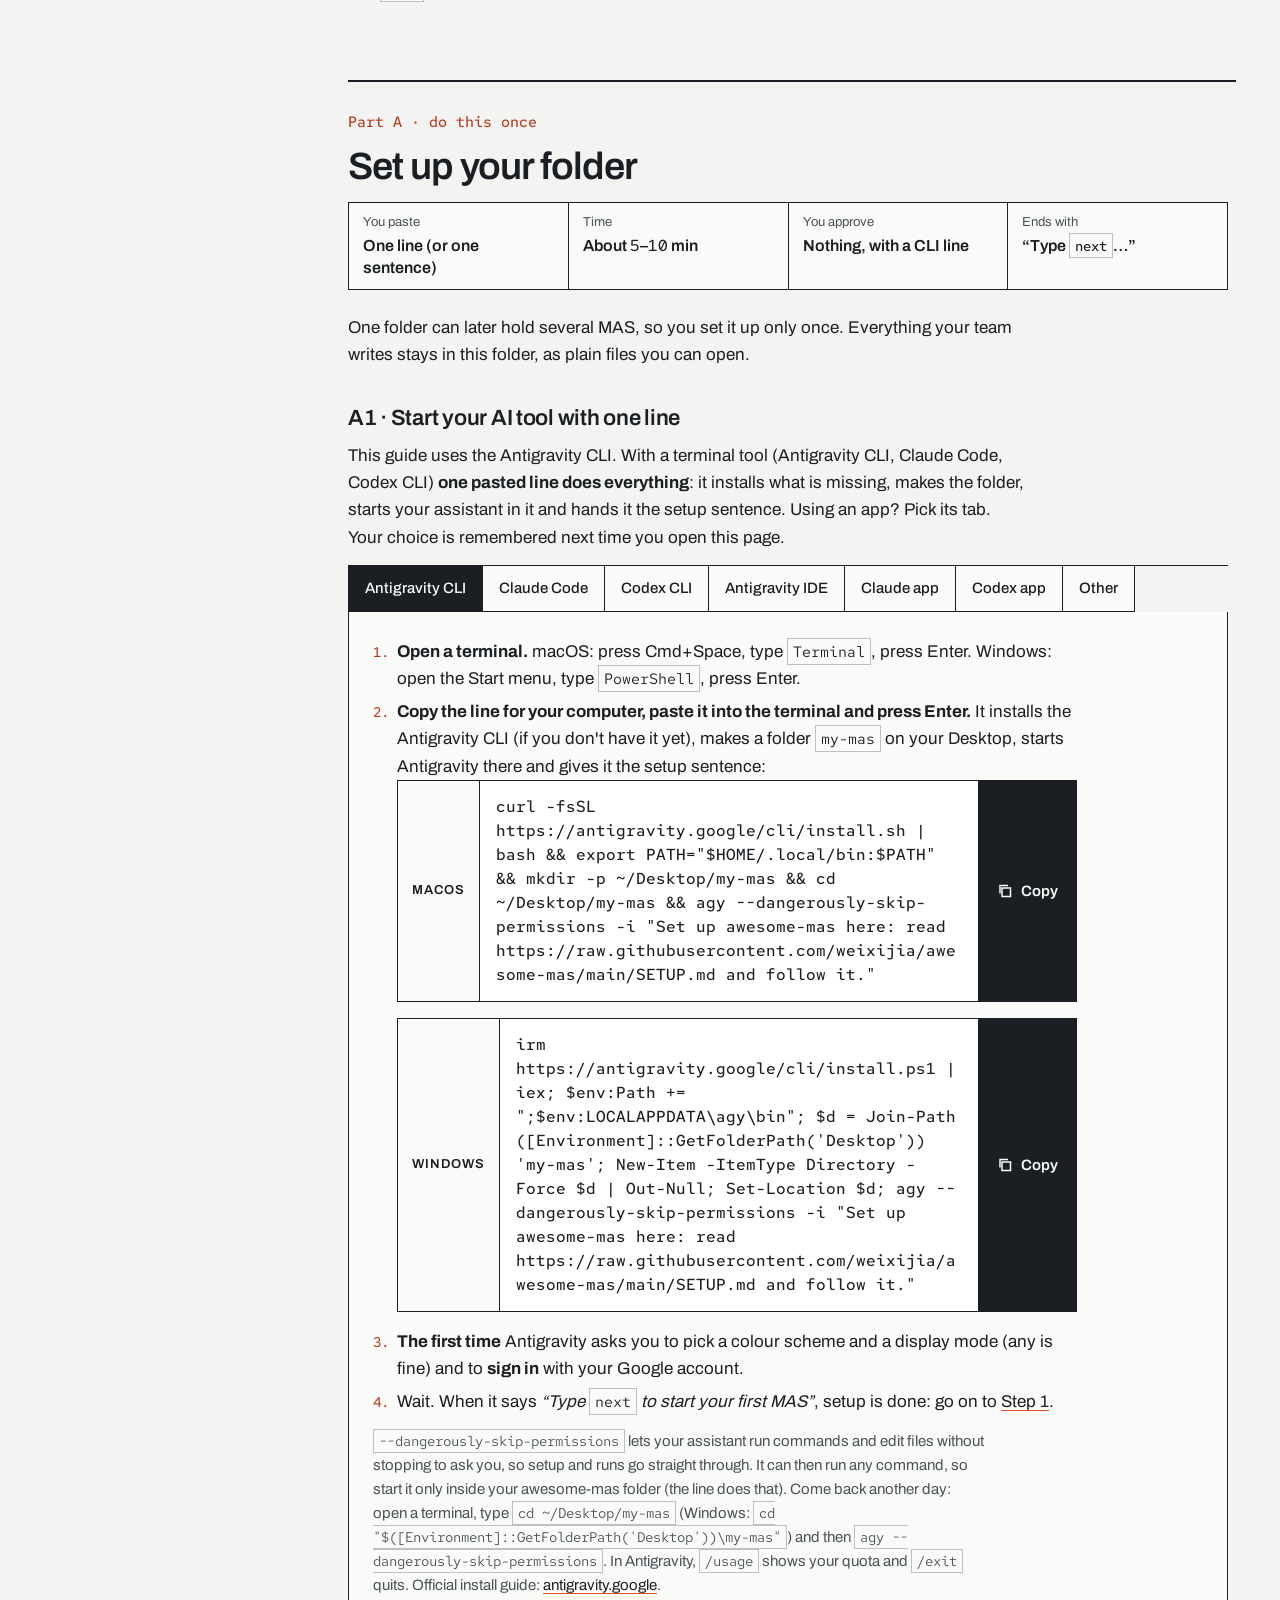
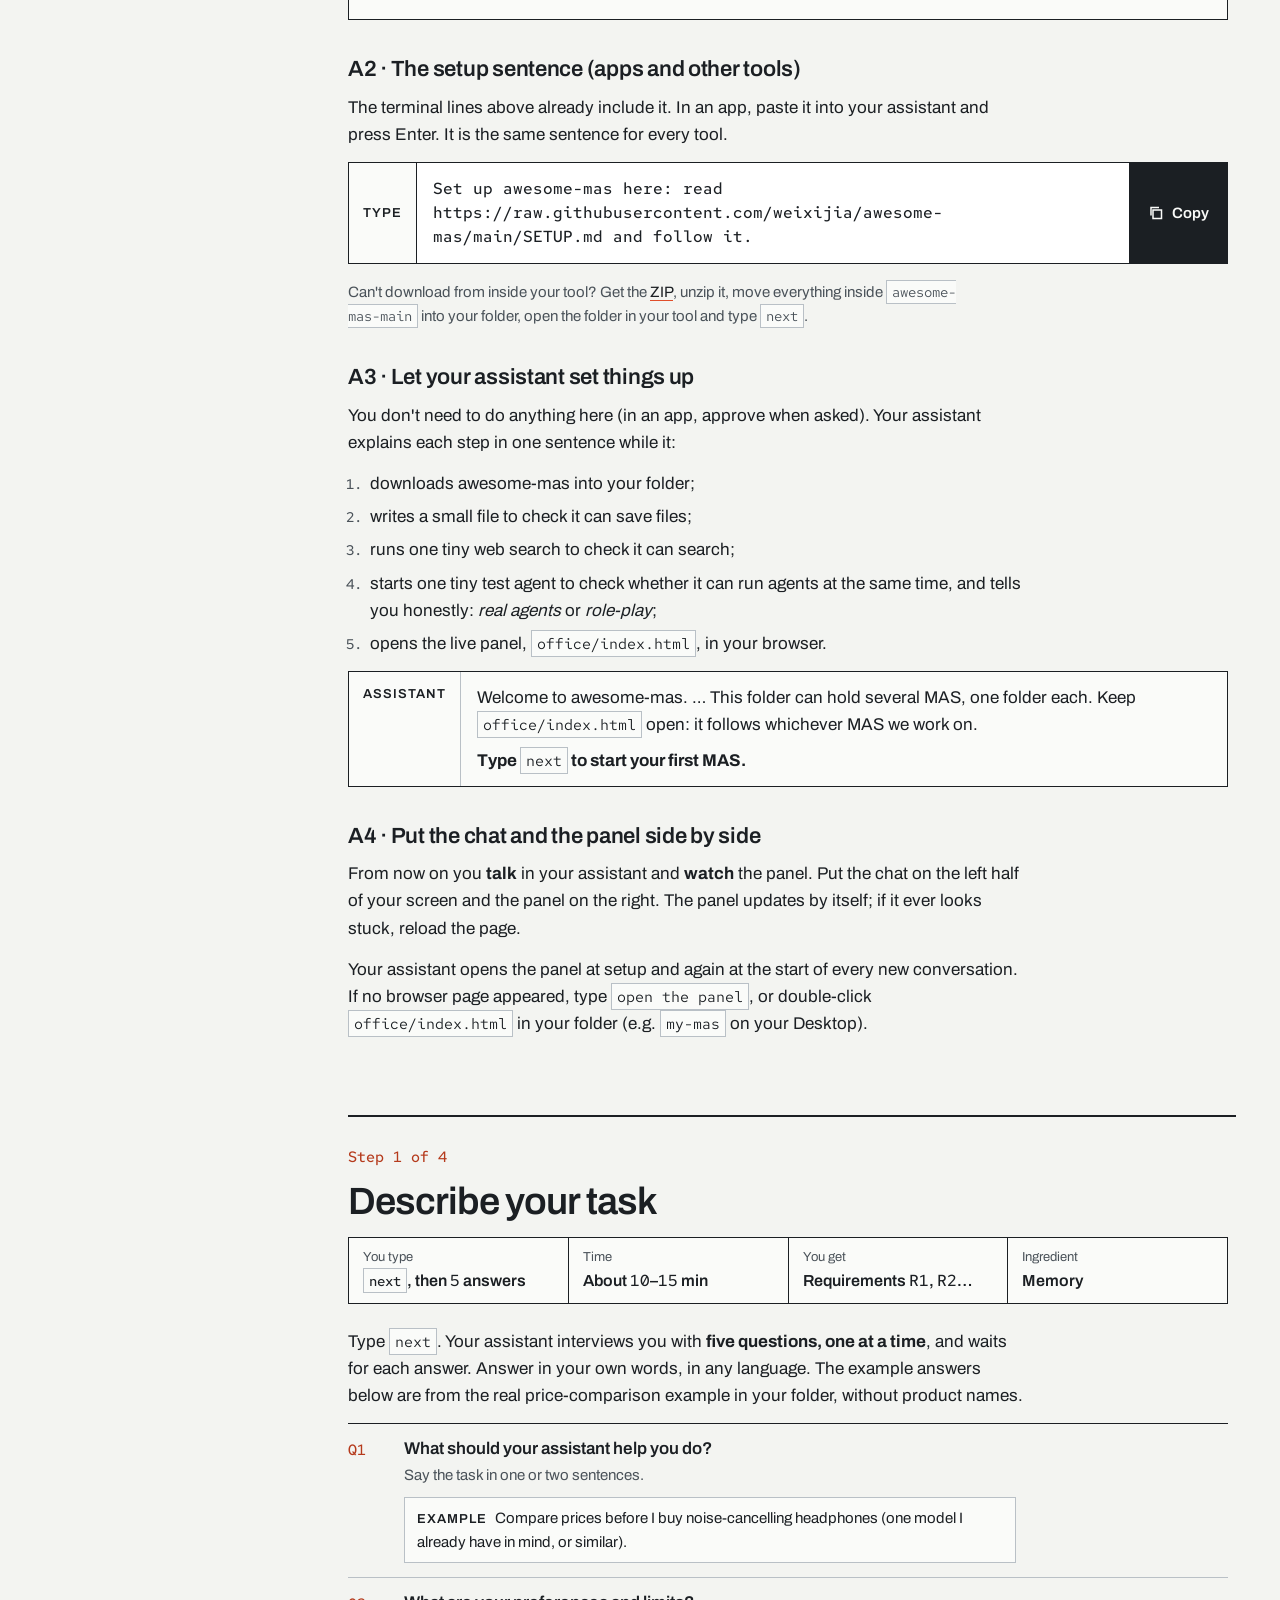
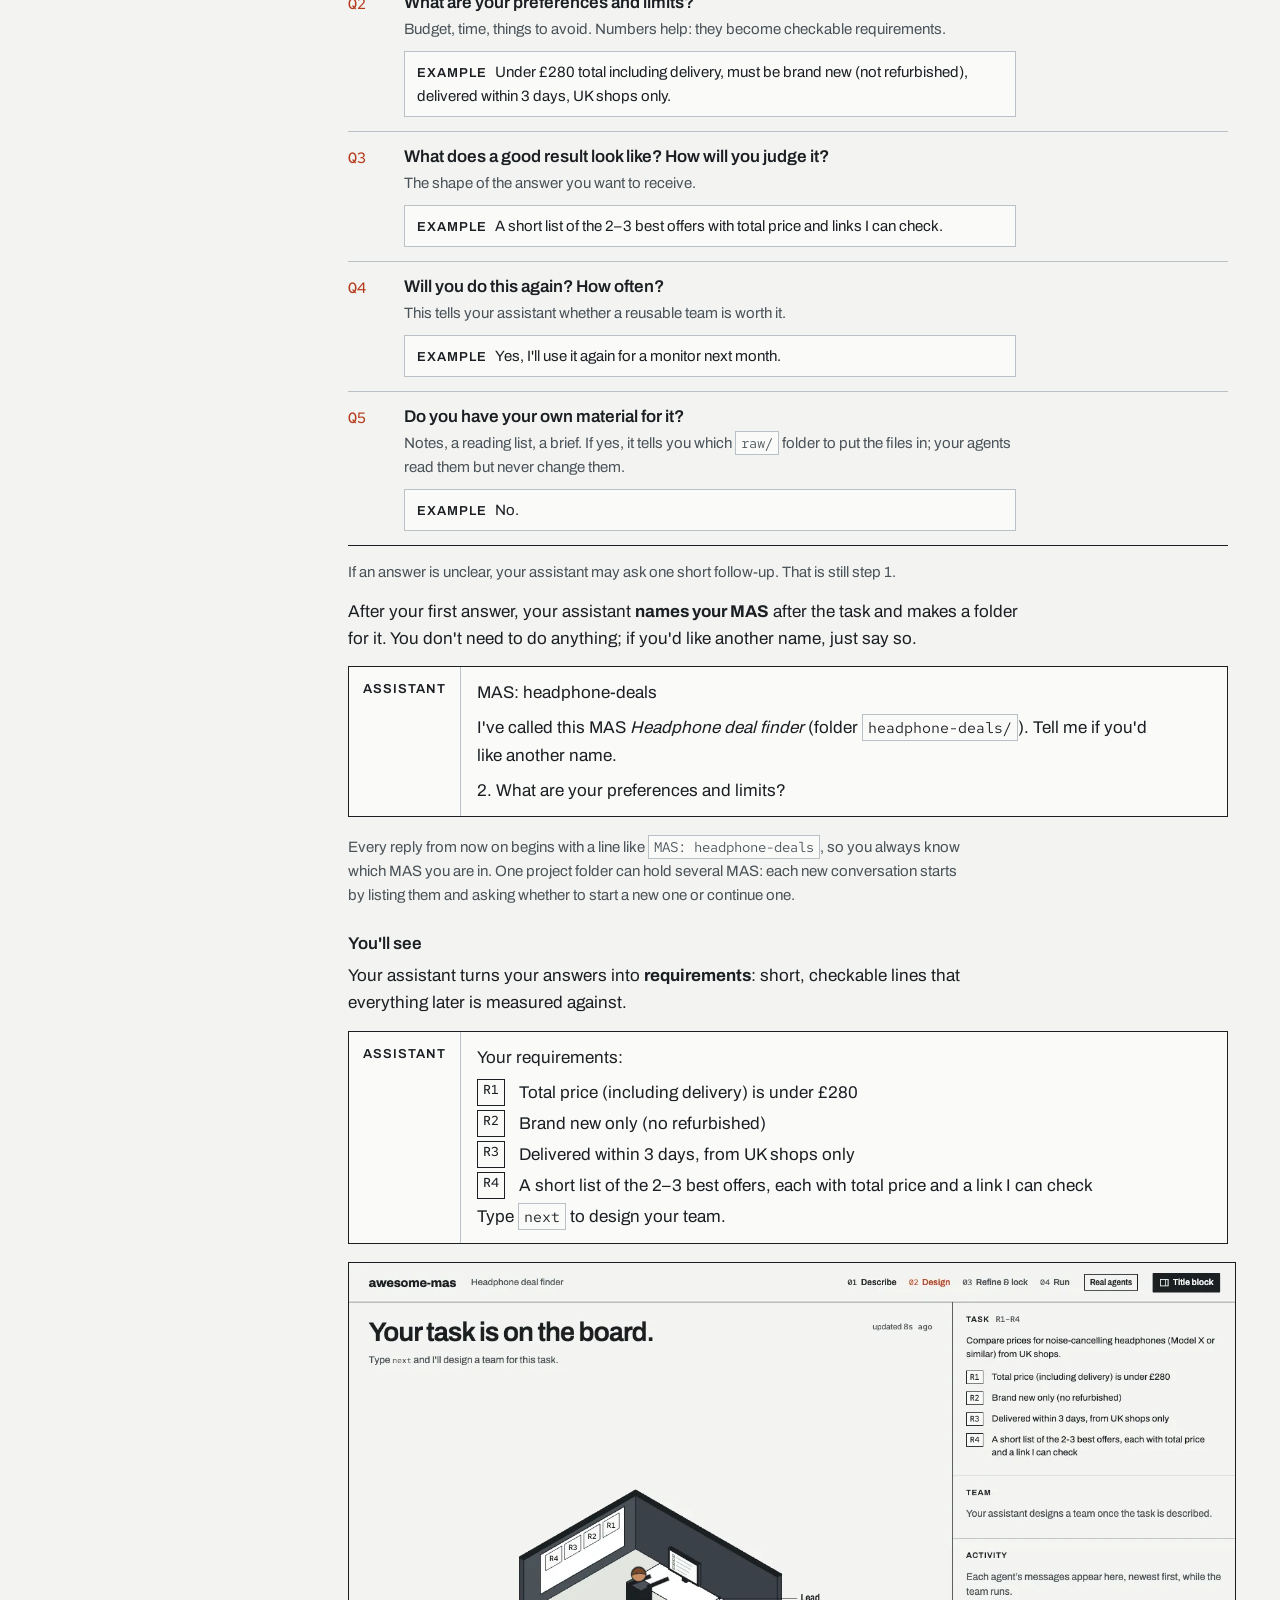
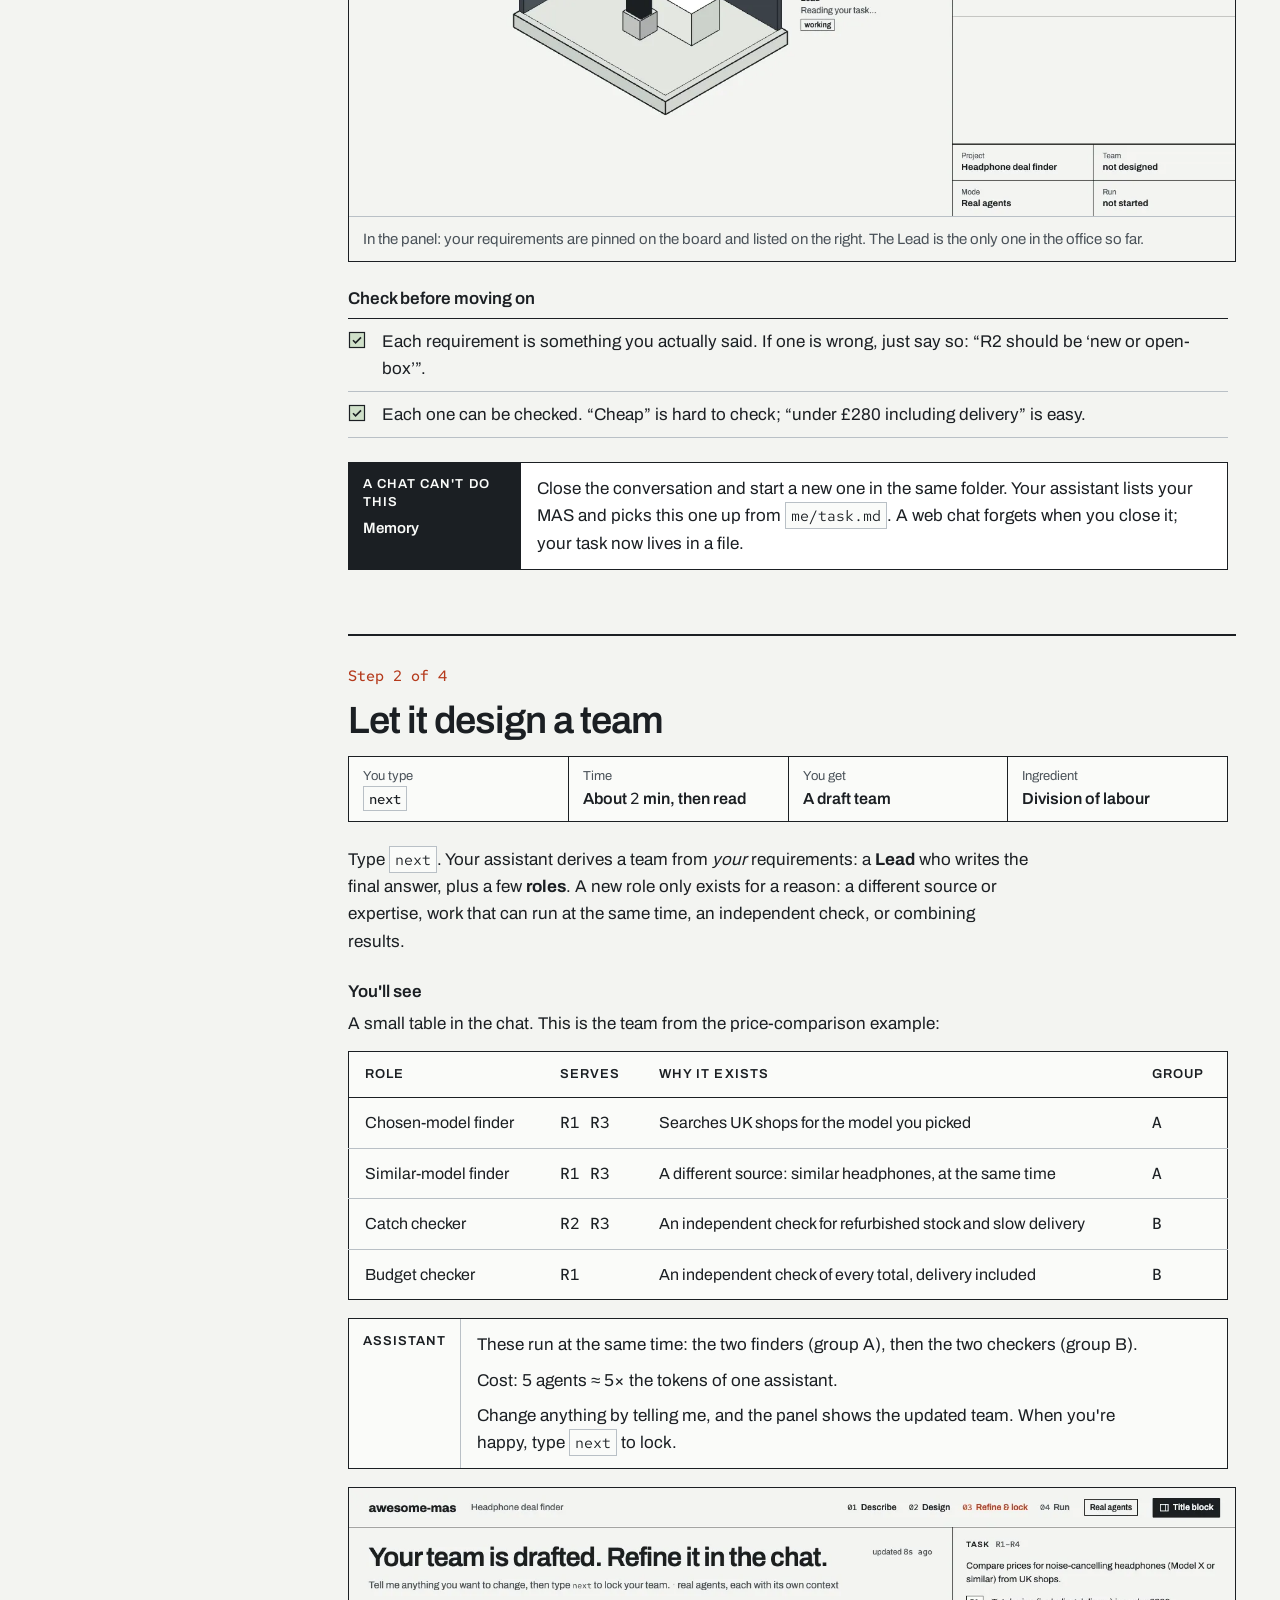
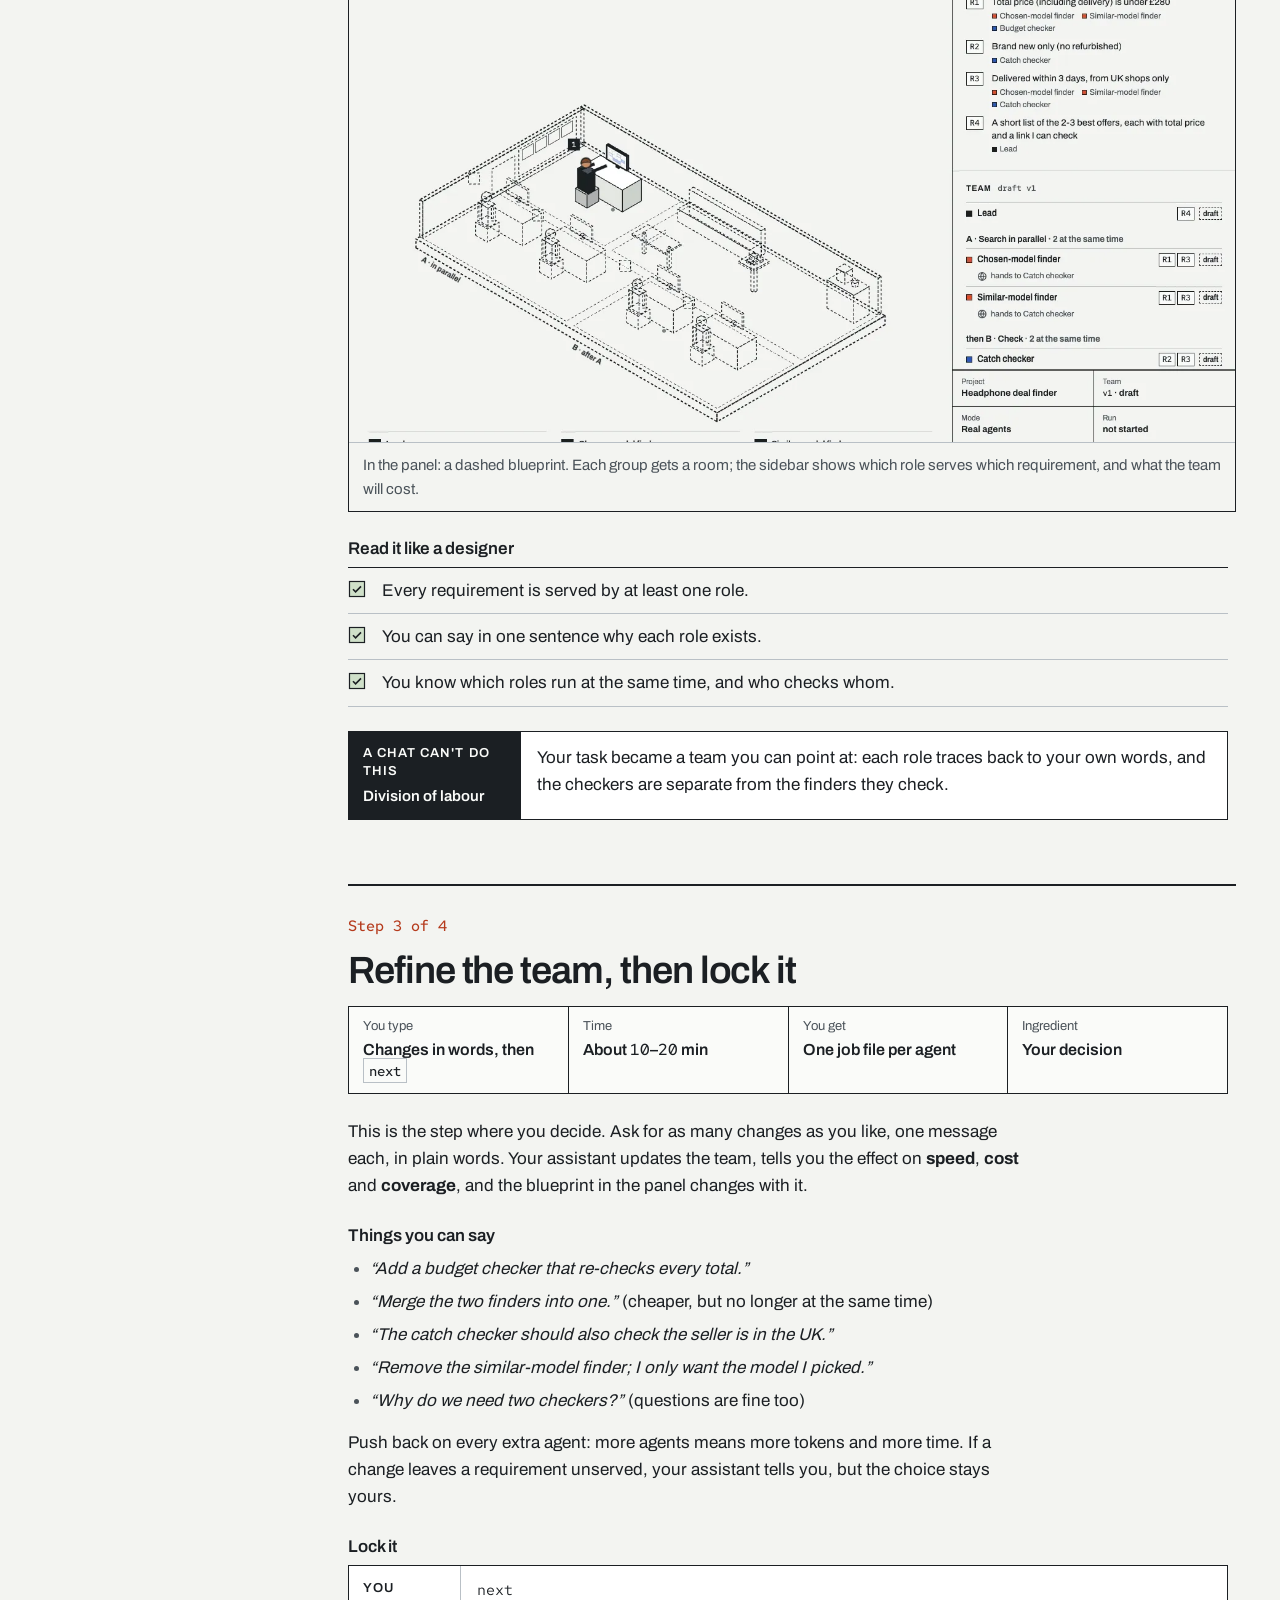
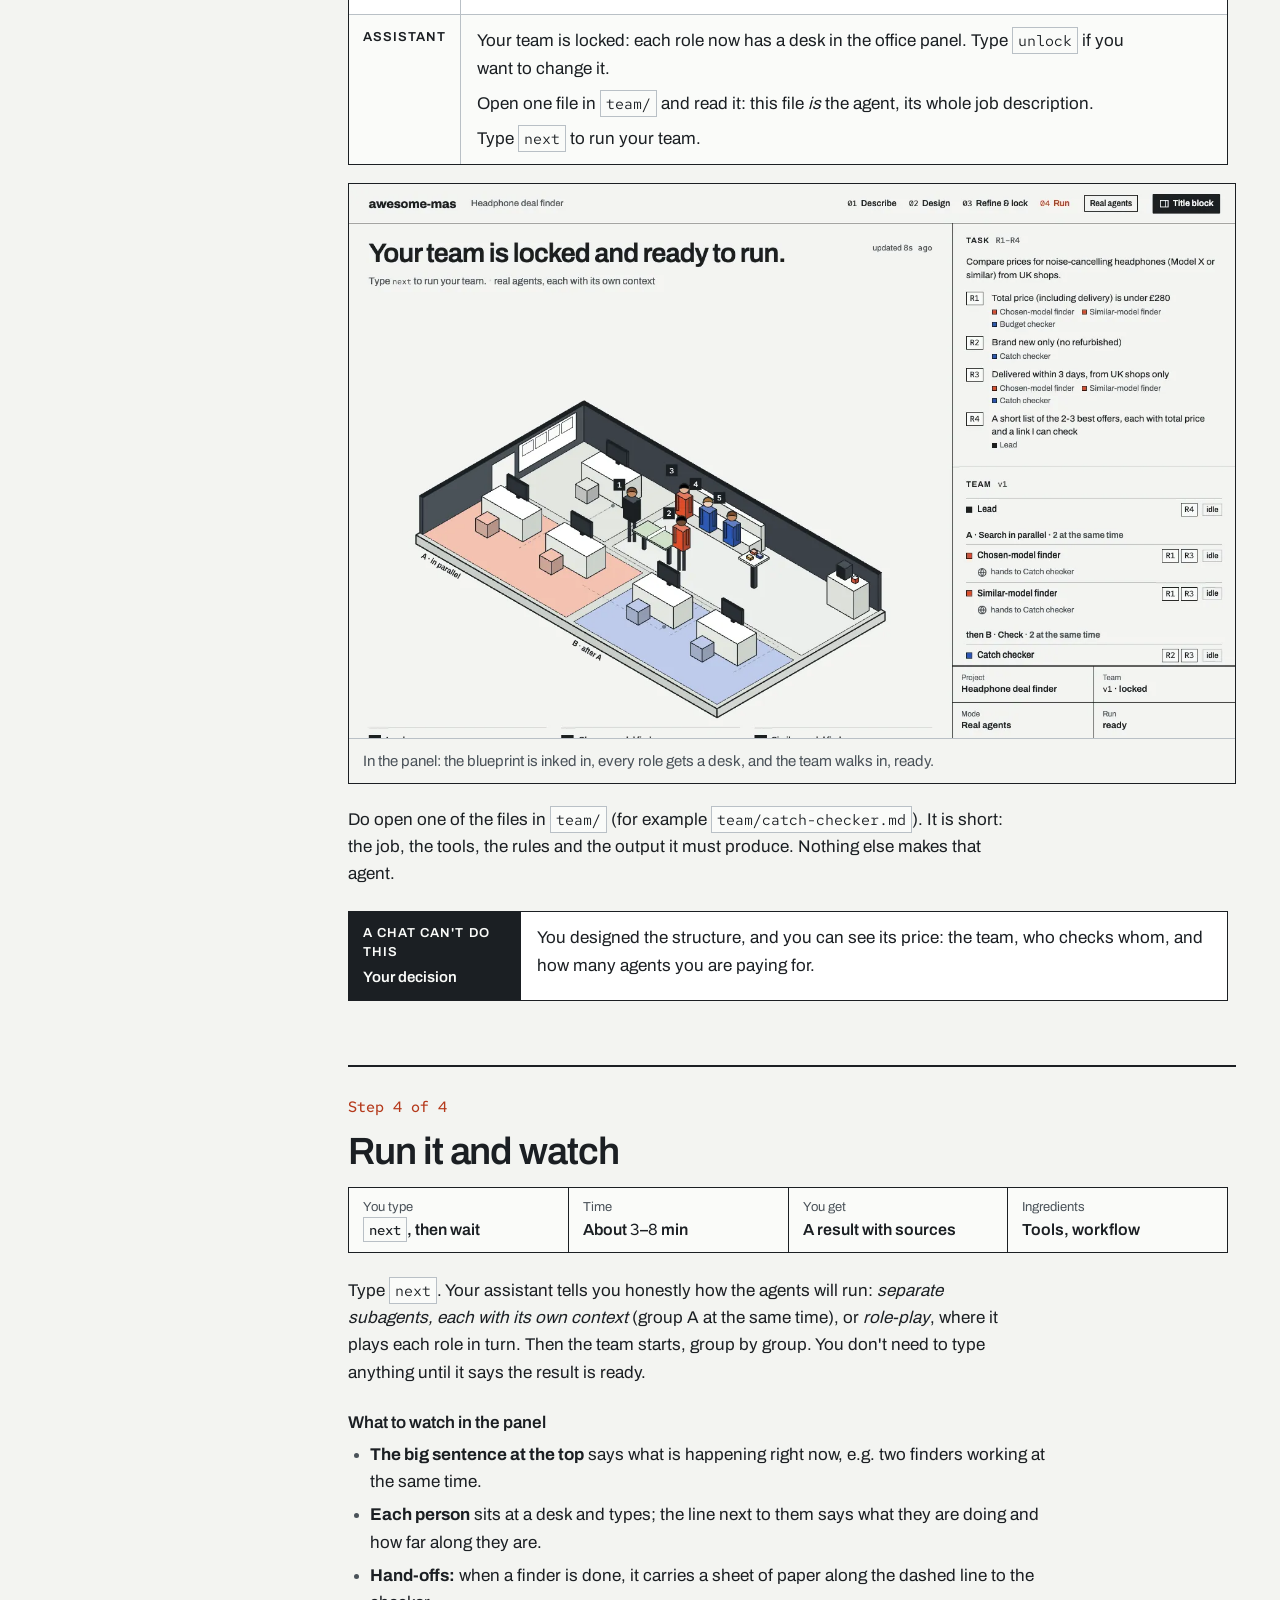
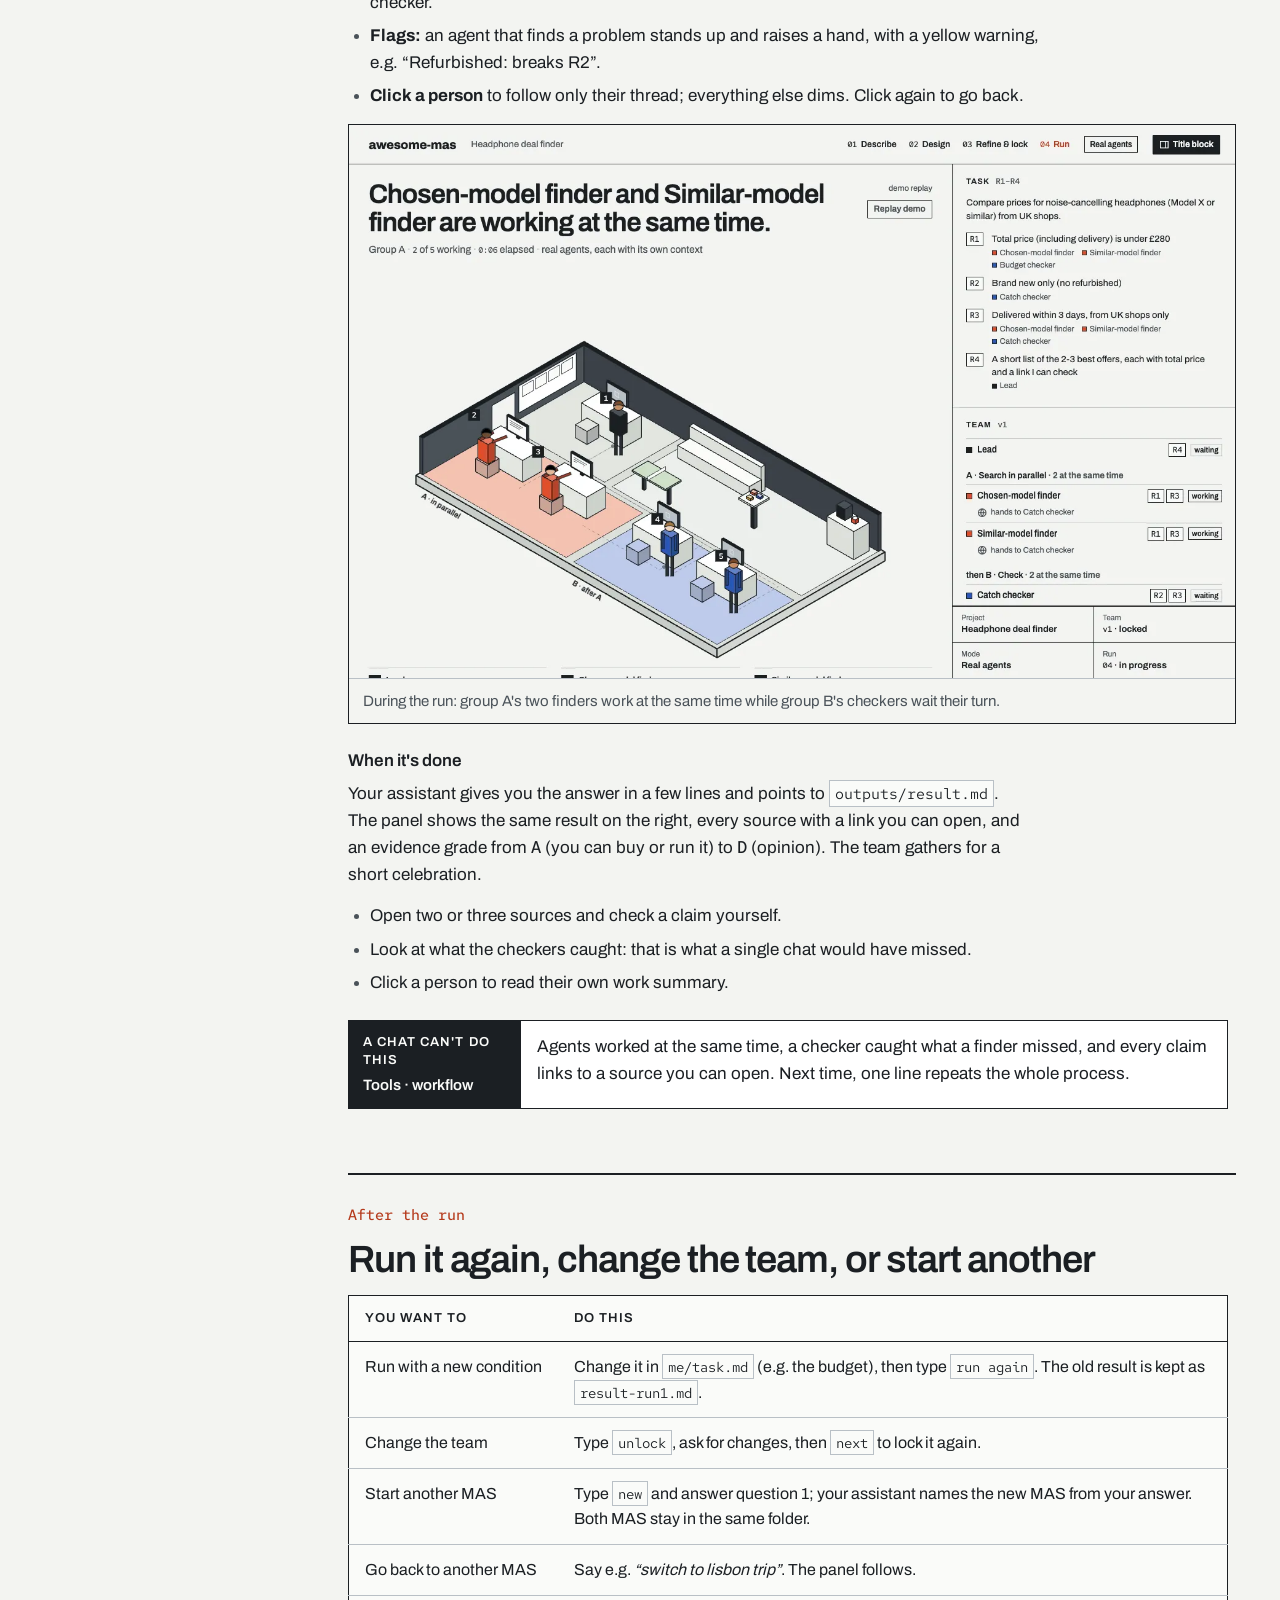
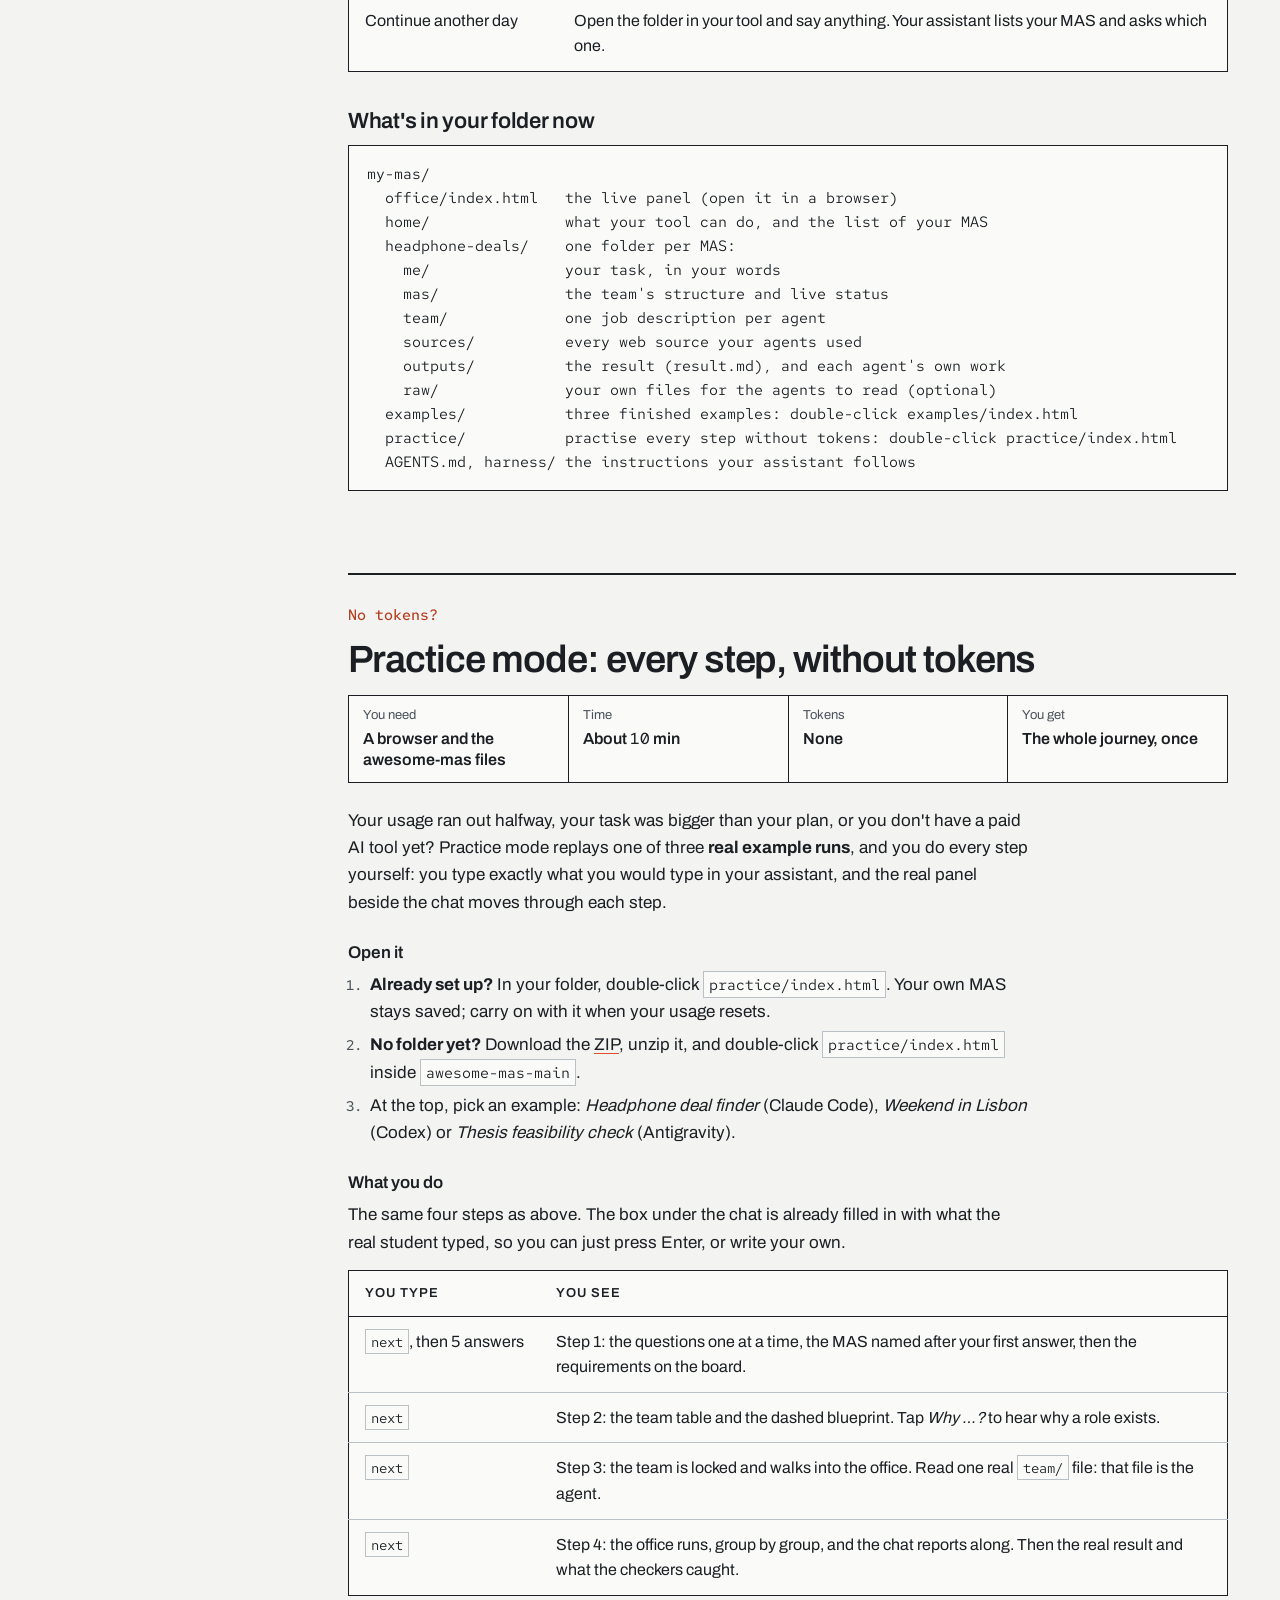
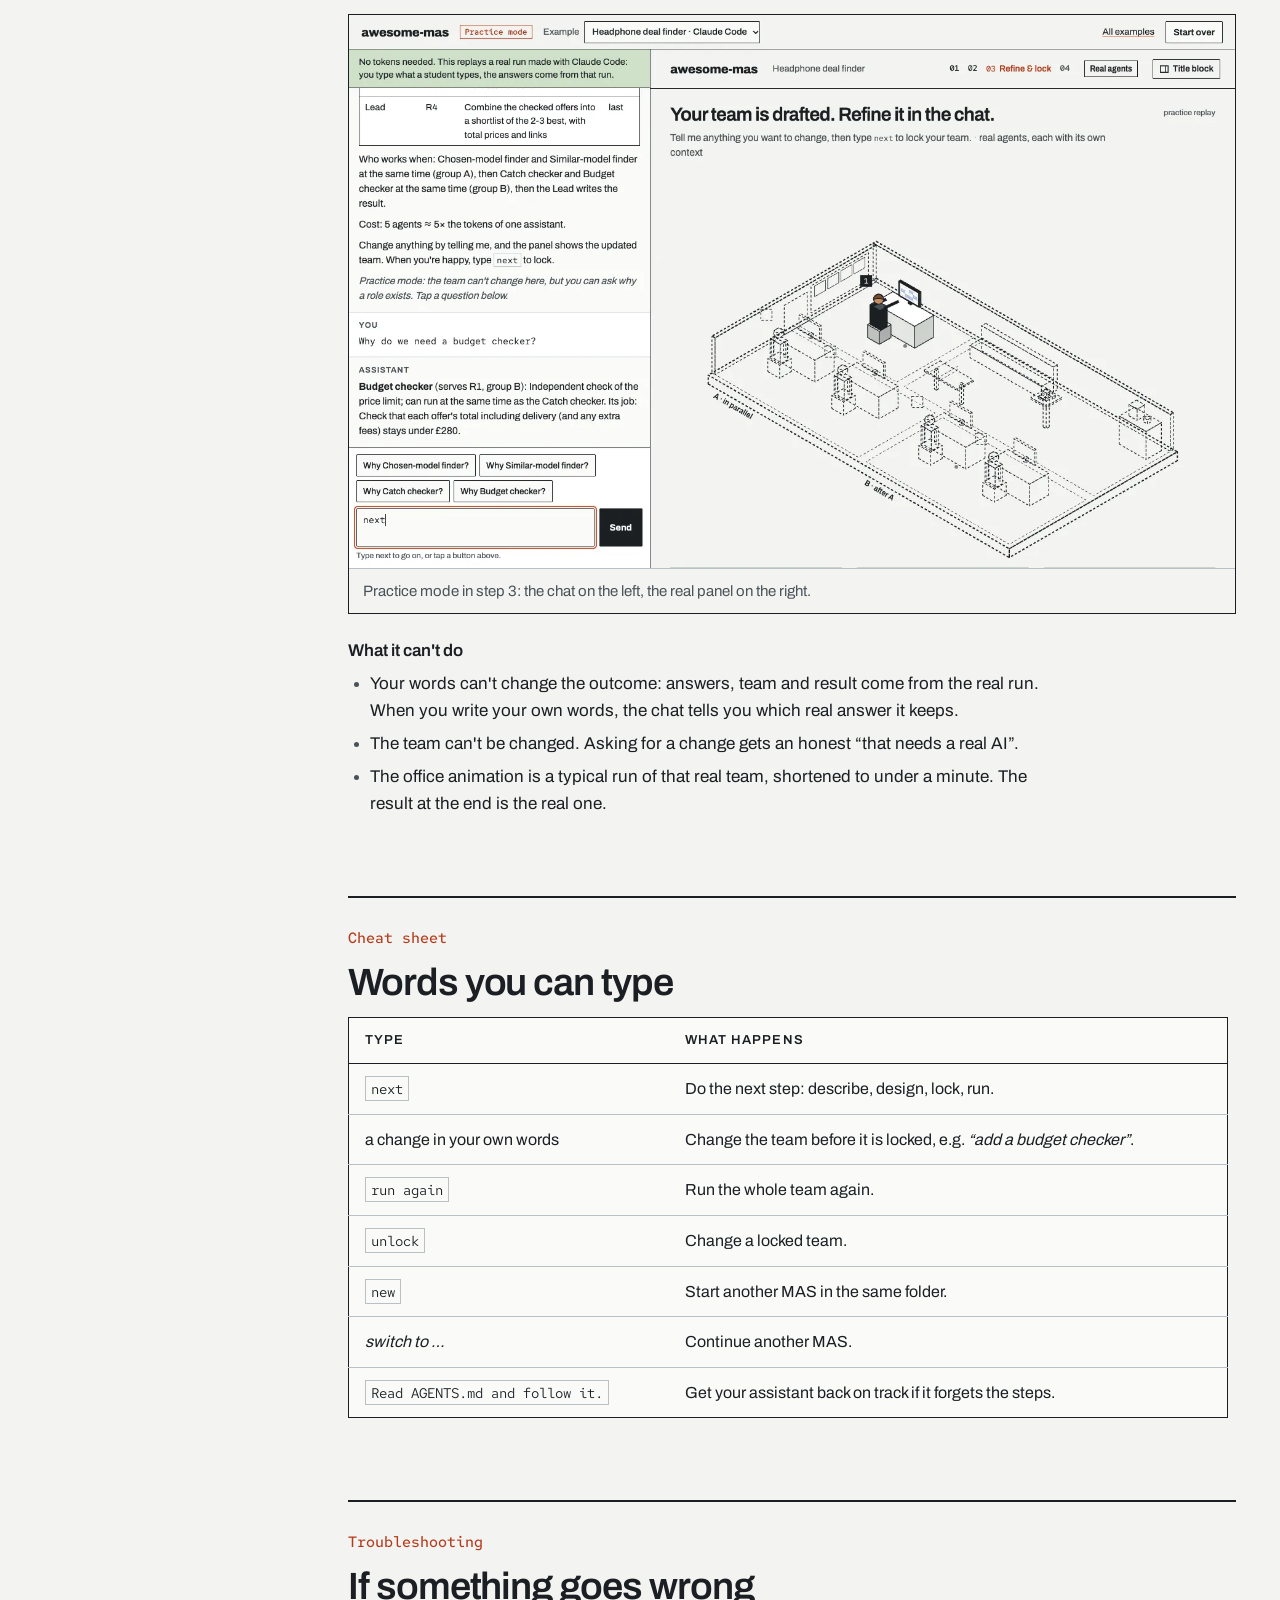
==== commit 885c2d6b: "Open the panel in every conversation; no brands in the tutorial The panel was opened only during set" ====
--- a/docs/index.html
+++ b/docs/index.html
@@ -259,7 +259,7 @@
       </div>
       <figure class="shot">
         <img src="img/step4-result.webp" width="1440" height="900" alt="The awesome-mas panel after a finished run: an axonometric office where five agents gathered at the party table, and on the right the result: a shortlist of three headphone offers with total prices and links.">
-        <figcaption>Where you will end: your team in the office, and the answer to your task on the right. This is a real run from the price-comparison example.</figcaption>
+        <figcaption>Where you will end: your team in the office, and the answer to your task on the right. This is a real run from the price-comparison example, with product and shop names replaced by placeholders.</figcaption>
       </figure>
     </div>
 
@@ -403,6 +403,7 @@
 
           <h3>A4 · Put the chat and the panel side by side</h3>
           <p>From now on you <b>talk</b> in your assistant and <b>watch</b> the panel. Put the chat on the left half of your screen and the panel on the right. The panel updates by itself; if it ever looks stuck, reload the page.</p>
+          <p>Your assistant opens the panel at setup and again at the start of every new conversation. If no browser page appeared, type <code>open the panel</code>, or double-click <code>office/index.html</code> in your folder (e.g. <code>my-mas</code> on your Desktop).</p>
         </section>
 
         <!-- 1 -->
@@ -414,9 +415,9 @@
             <div><dt>You get</dt><dd>Requirements <span class="num">R1</span>, <span class="num">R2</span>…</dd></div>
             <div><dt>Ingredient</dt><dd>Memory</dd></div>
           </dl>
-          <p>Type <code>next</code>. Your assistant interviews you with <b>five questions, one at a time</b>, and waits for each answer. Answer in your own words, in any language. The example answers below are from the real price-comparison example in your folder.</p>
+          <p>Type <code>next</code>. Your assistant interviews you with <b>five questions, one at a time</b>, and waits for each answer. Answer in your own words, in any language. The example answers below are from the real price-comparison example in your folder, without product names.</p>
           <ol class="qs">
-            <li><span class="q-n">Q1</span><div><p class="q-t">What should your assistant help you do?</p><p class="q-h">Say the task in one or two sentences.</p><p class="q-ex"><b>Example</b>Compare prices before I buy noise-cancelling headphones (Sony WH-1000XM6 or similar).</p></div></li>
+            <li><span class="q-n">Q1</span><div><p class="q-t">What should your assistant help you do?</p><p class="q-h">Say the task in one or two sentences.</p><p class="q-ex"><b>Example</b>Compare prices before I buy noise-cancelling headphones (one model I already have in mind, or similar).</p></div></li>
             <li><span class="q-n">Q2</span><div><p class="q-t">What are your preferences and limits?</p><p class="q-h">Budget, time, things to avoid. Numbers help: they become checkable requirements.</p><p class="q-ex"><b>Example</b>Under £280 total including delivery, must be brand new (not refurbished), delivered within 3 days, UK shops only.</p></div></li>
             <li><span class="q-n">Q3</span><div><p class="q-t">What does a good result look like? How will you judge it?</p><p class="q-h">The shape of the answer you want to receive.</p><p class="q-ex"><b>Example</b>A short list of the 2–3 best offers with total price and links I can check.</p></div></li>
             <li><span class="q-n">Q4</span><div><p class="q-t">Will you do this again? How often?</p><p class="q-h">This tells your assistant whether a reusable team is worth it.</p><p class="q-ex"><b>Example</b>Yes, I'll use it again for a monitor next month.</p></div></li>
@@ -465,7 +466,7 @@
           <table>
             <thead><tr><th scope="col">Role</th><th scope="col">Serves</th><th scope="col">Why it exists</th><th scope="col">Group</th></tr></thead>
             <tbody>
-              <tr><td>Sony deal finder</td><td><span class="num">R1 R3</span></td><td>Searches UK shops for the exact model</td><td><span class="num">A</span></td></tr>
+              <tr><td>Chosen-model finder</td><td><span class="num">R1 R3</span></td><td>Searches UK shops for the model you picked</td><td><span class="num">A</span></td></tr>
               <tr><td>Similar-model finder</td><td><span class="num">R1 R3</span></td><td>A different source: similar headphones, at the same time</td><td><span class="num">A</span></td></tr>
               <tr><td>Catch checker</td><td><span class="num">R2 R3</span></td><td>An independent check for refurbished stock and slow delivery</td><td><span class="num">B</span></td></tr>
               <tr><td>Budget checker</td><td><span class="num">R1</span></td><td>An independent check of every total, delivery included</td><td><span class="num">B</span></td></tr>
@@ -502,7 +503,7 @@
             <li><em>“Add a budget checker that re-checks every total.”</em></li>
             <li><em>“Merge the two finders into one.”</em> (cheaper, but no longer at the same time)</li>
             <li><em>“The catch checker should also check the seller is in the UK.”</em></li>
-            <li><em>“Remove the similar-model finder; I only want the Sony.”</em></li>
+            <li><em>“Remove the similar-model finder; I only want the model I picked.”</em></li>
             <li><em>“Why do we need two checkers?”</em> (questions are fine too)</li>
           </ul>
           <p>Push back on every extra agent: more agents means more tokens and more time. If a change leaves a requirement unserved, your assistant tells you, but the choice stays yours.</p>
@@ -538,7 +539,7 @@
             <li><b>Click a person</b> to follow only their thread; everything else dims. Click again to go back.</li>
           </ul>
           <figure class="shot see">
-            <img src="img/step4-run.webp" width="1440" height="900" loading="lazy" decoding="async" alt="The panel during a run: the headline reads that the Sony deal finder and the Similar-model finder are working at the same time; both sit typing in the vermilion room of group A while the two checkers wait in the blue room of group B.">
+            <img src="img/step4-run.webp" width="1440" height="900" loading="lazy" decoding="async" alt="The panel during a run: the headline reads that the Chosen-model finder and the Similar-model finder are working at the same time; both sit typing in the vermilion room of group A while the two checkers wait in the blue room of group B.">
             <figcaption>During the run: group A's two finders work at the same time while group B's checkers wait their turn.</figcaption>
           </figure>
           <h3 class="minor">When it's done</h3>
@@ -642,6 +643,7 @@
           <details><summary><code>agy</code> is not found.</summary><div><p>Close the terminal, open a new one and paste the A1 line again: it skips the install if Antigravity is already there. Still not found? Read the install's last lines: it says where it put <code>agy</code>. The official guide is at <a href="https://antigravity.google/docs/getting-started?tab=cli">antigravity.google</a>.</p></div></details>
           <details><summary>The setup sentence fails: it can't download.</summary><div><p>Use the ZIP: download it from the link under A2, unzip it, move everything inside <code>awesome-mas-main</code> into your folder, then open the folder in your tool and type <code>next</code>.</p></div></details>
           <details><summary>Every file edit asks me for permission.</summary><div><p>You started your tool without the no-questions option. In the Antigravity CLI, type <code>/exit</code>, then start it again in your folder with <code>agy --dangerously-skip-permissions</code> (Claude Code: <code>claude --dangerously-skip-permissions</code>; Codex: <code>codex --search --dangerously-bypass-approvals-and-sandbox</code>). In Claude Code or the Claude app, restart it in this folder and choose to trust it. In other tools, choose the mode that accepts file edits in this folder.</p></div></details>
+          <details><summary>The panel didn't open.</summary><div><p>Type <code>open the panel</code> in your assistant. Or open your folder (e.g. <code>my-mas</code> on your Desktop) and double-click <code>office/index.html</code>. Keep that page open: it follows every MAS in this folder.</p></div></details>
           <details><summary>The panel doesn't update.</summary><div><p>Reload the browser page. Make sure you opened the <code>office/index.html</code> inside your project folder, not a copy somewhere else.</p></div></details>
           <details><summary>My assistant doesn't follow the steps.</summary><div><p>Type <code>Read AGENTS.md and follow it.</code> and then <code>next</code>.</p></div></details>
           <details><summary>It says role-play instead of real agents.</summary><div><p>Your tool can't start separate agents here, so your assistant plays each role in turn. The steps and the office are the same; it just takes longer, and the panel says so honestly.</p></div></details>
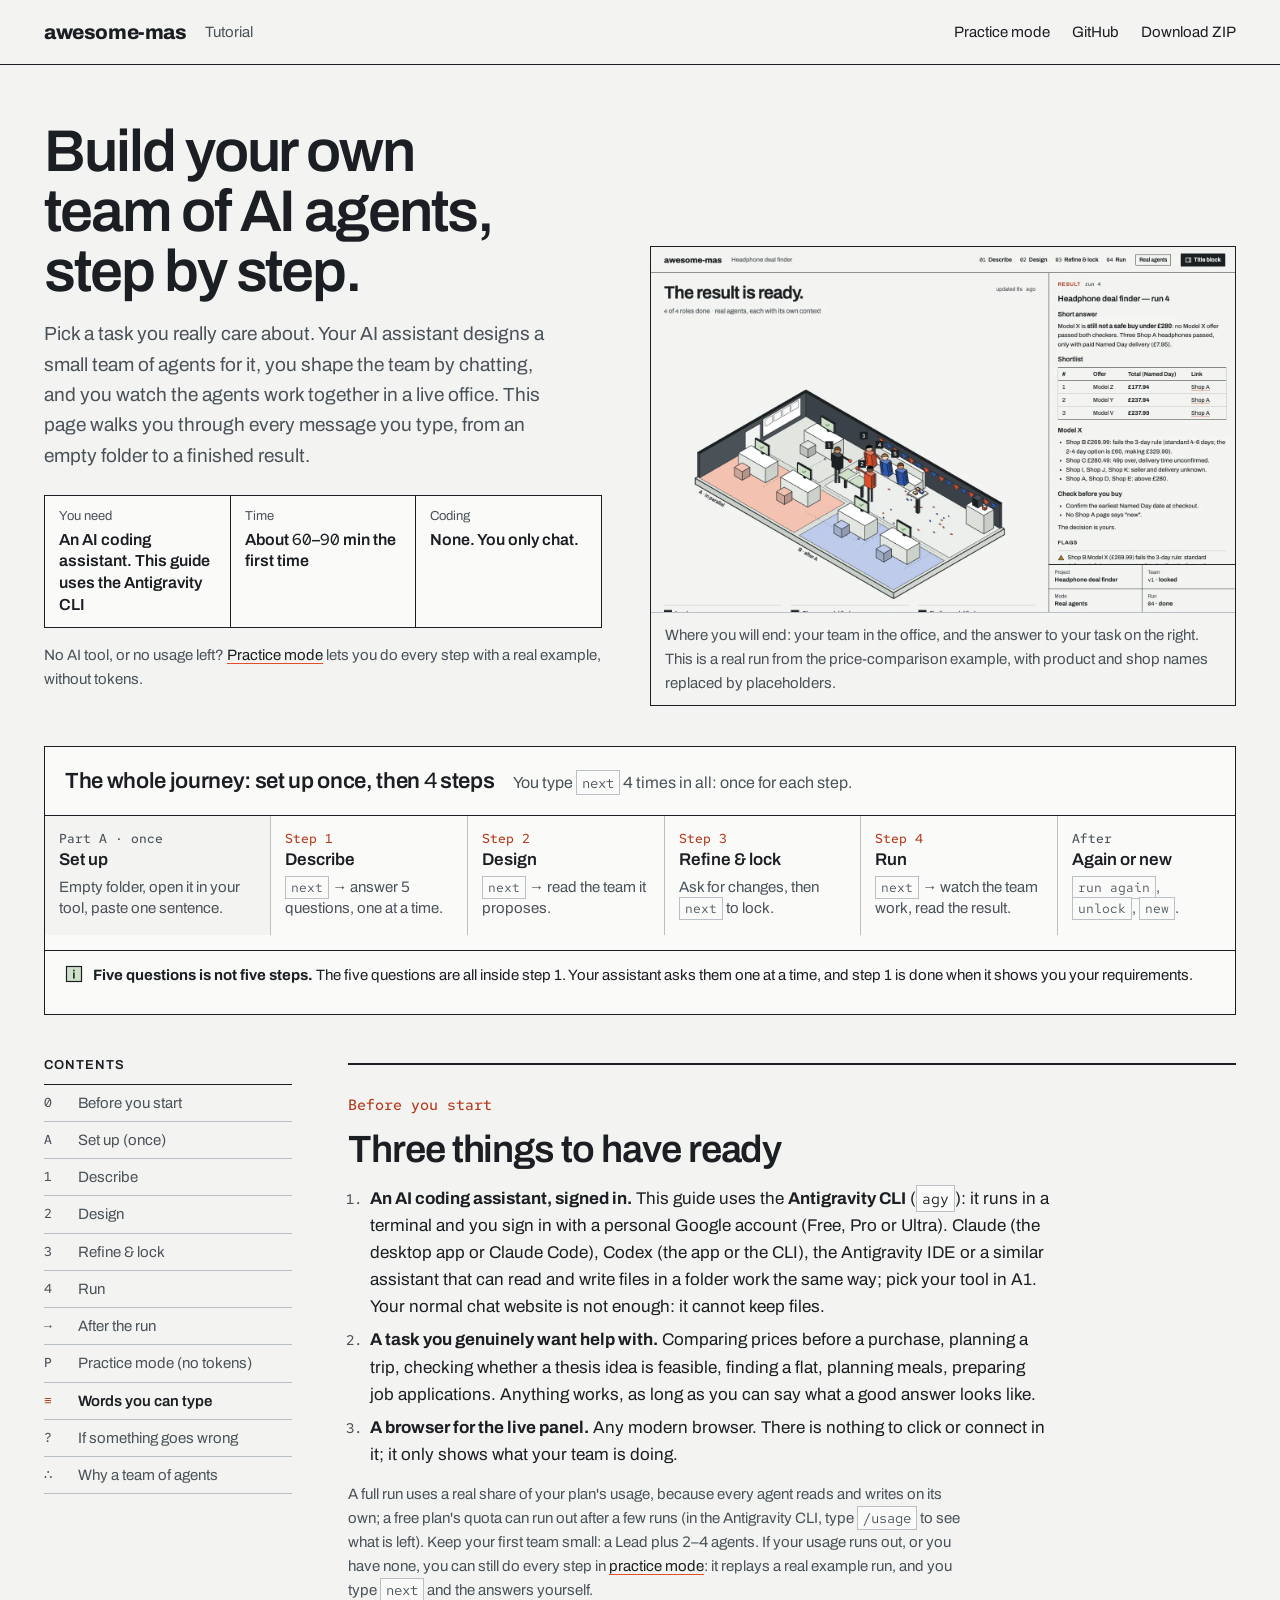
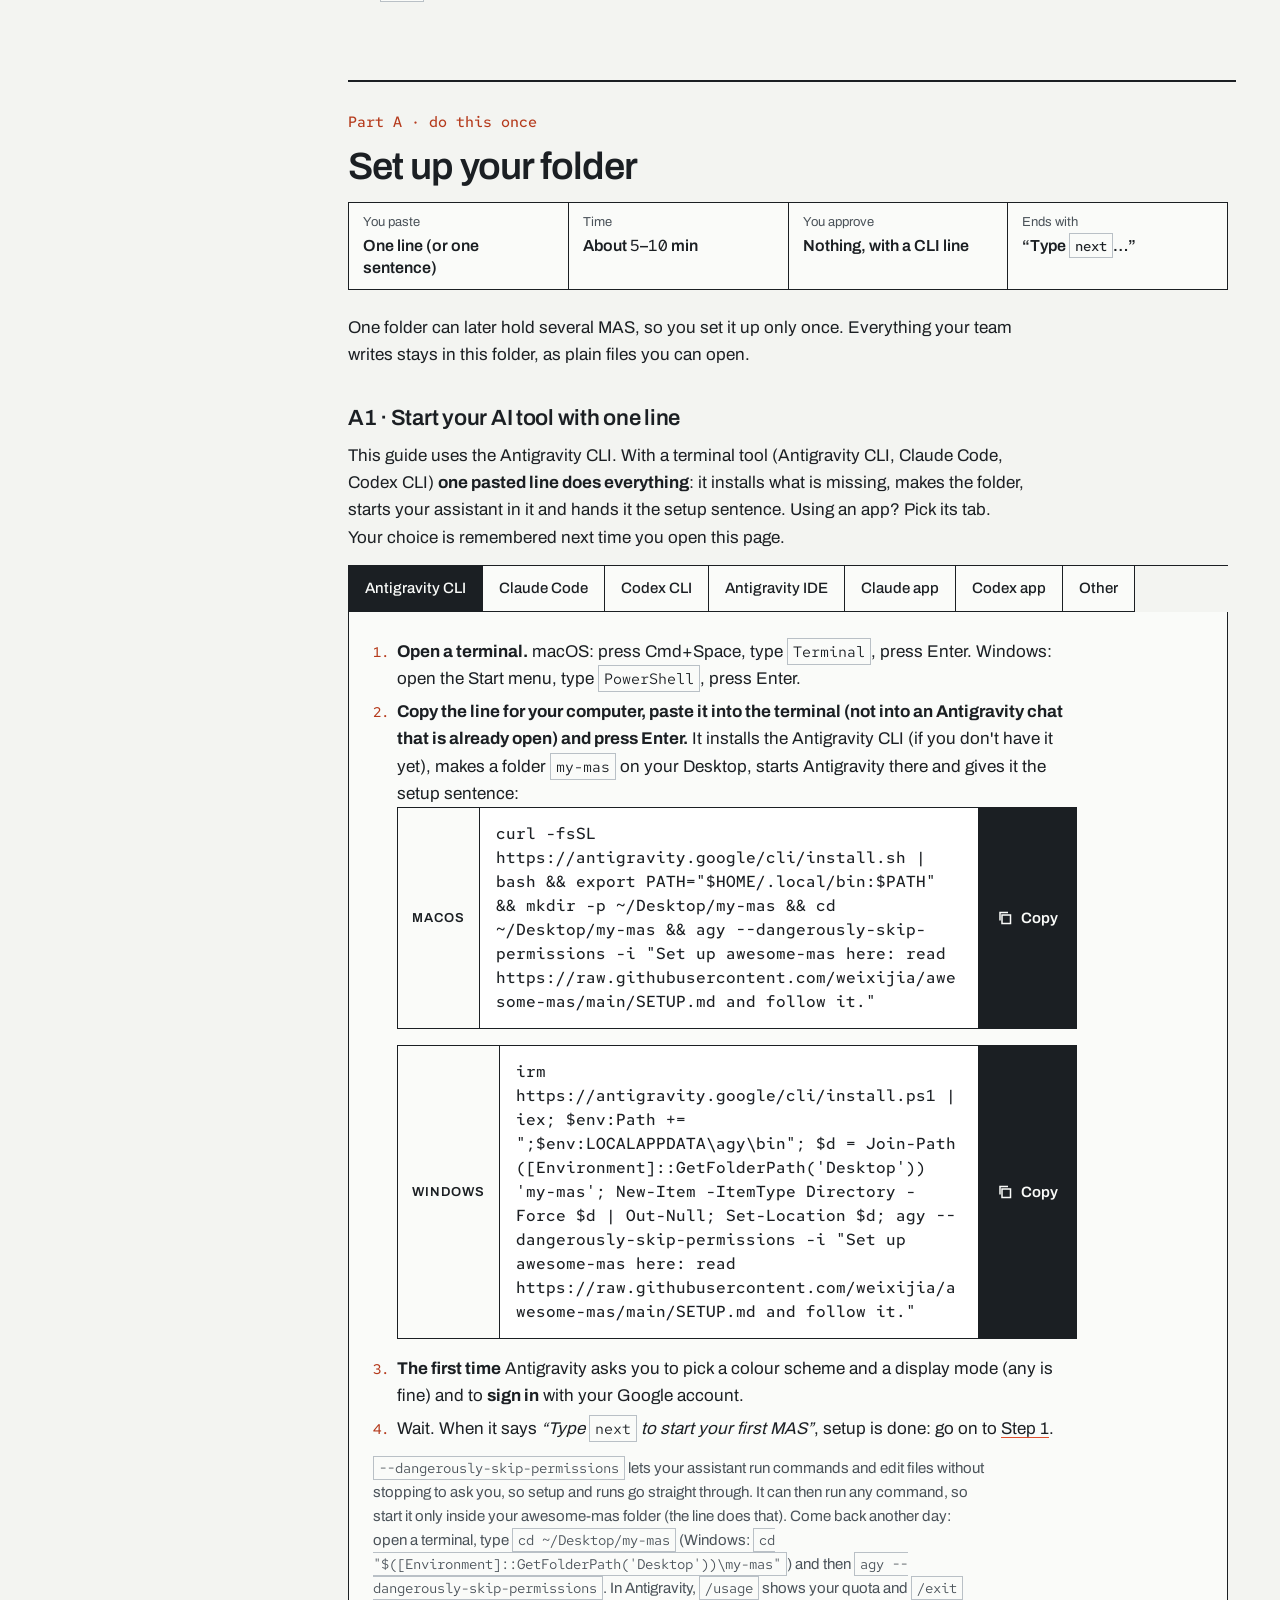
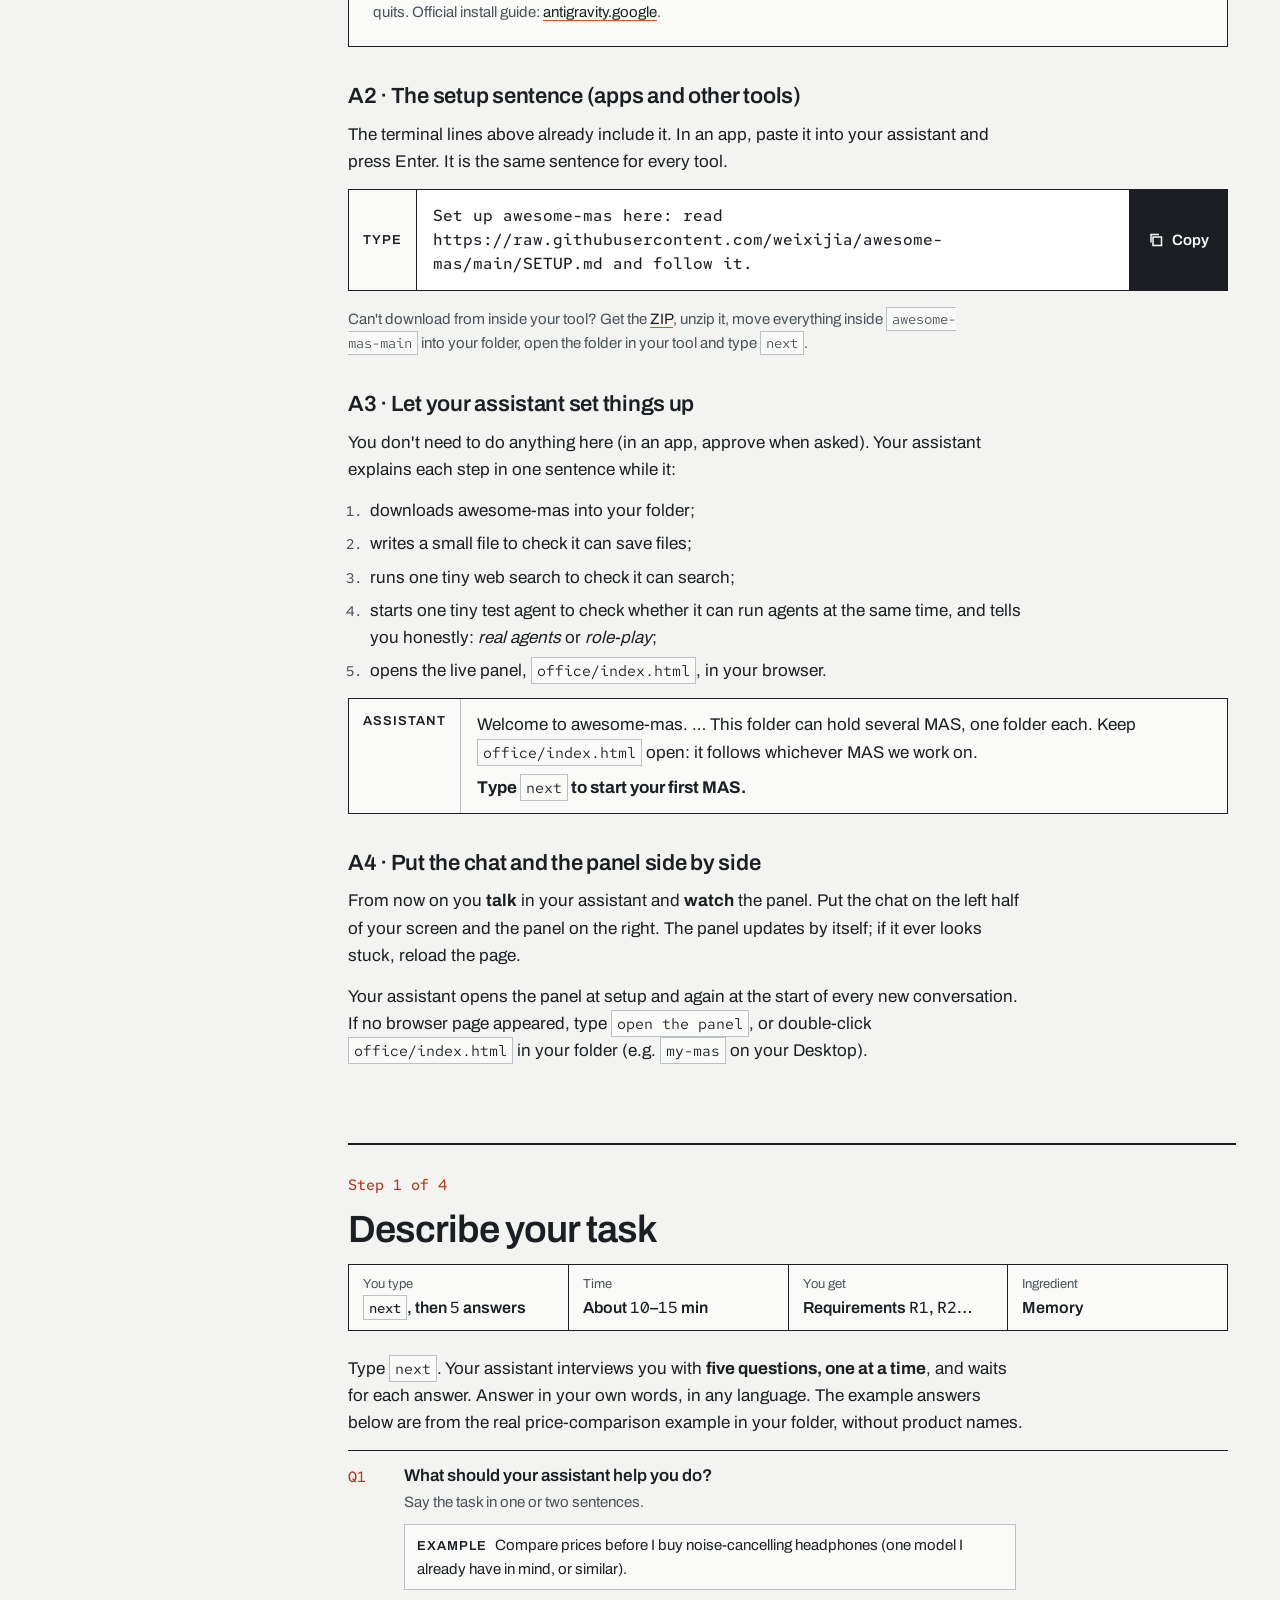
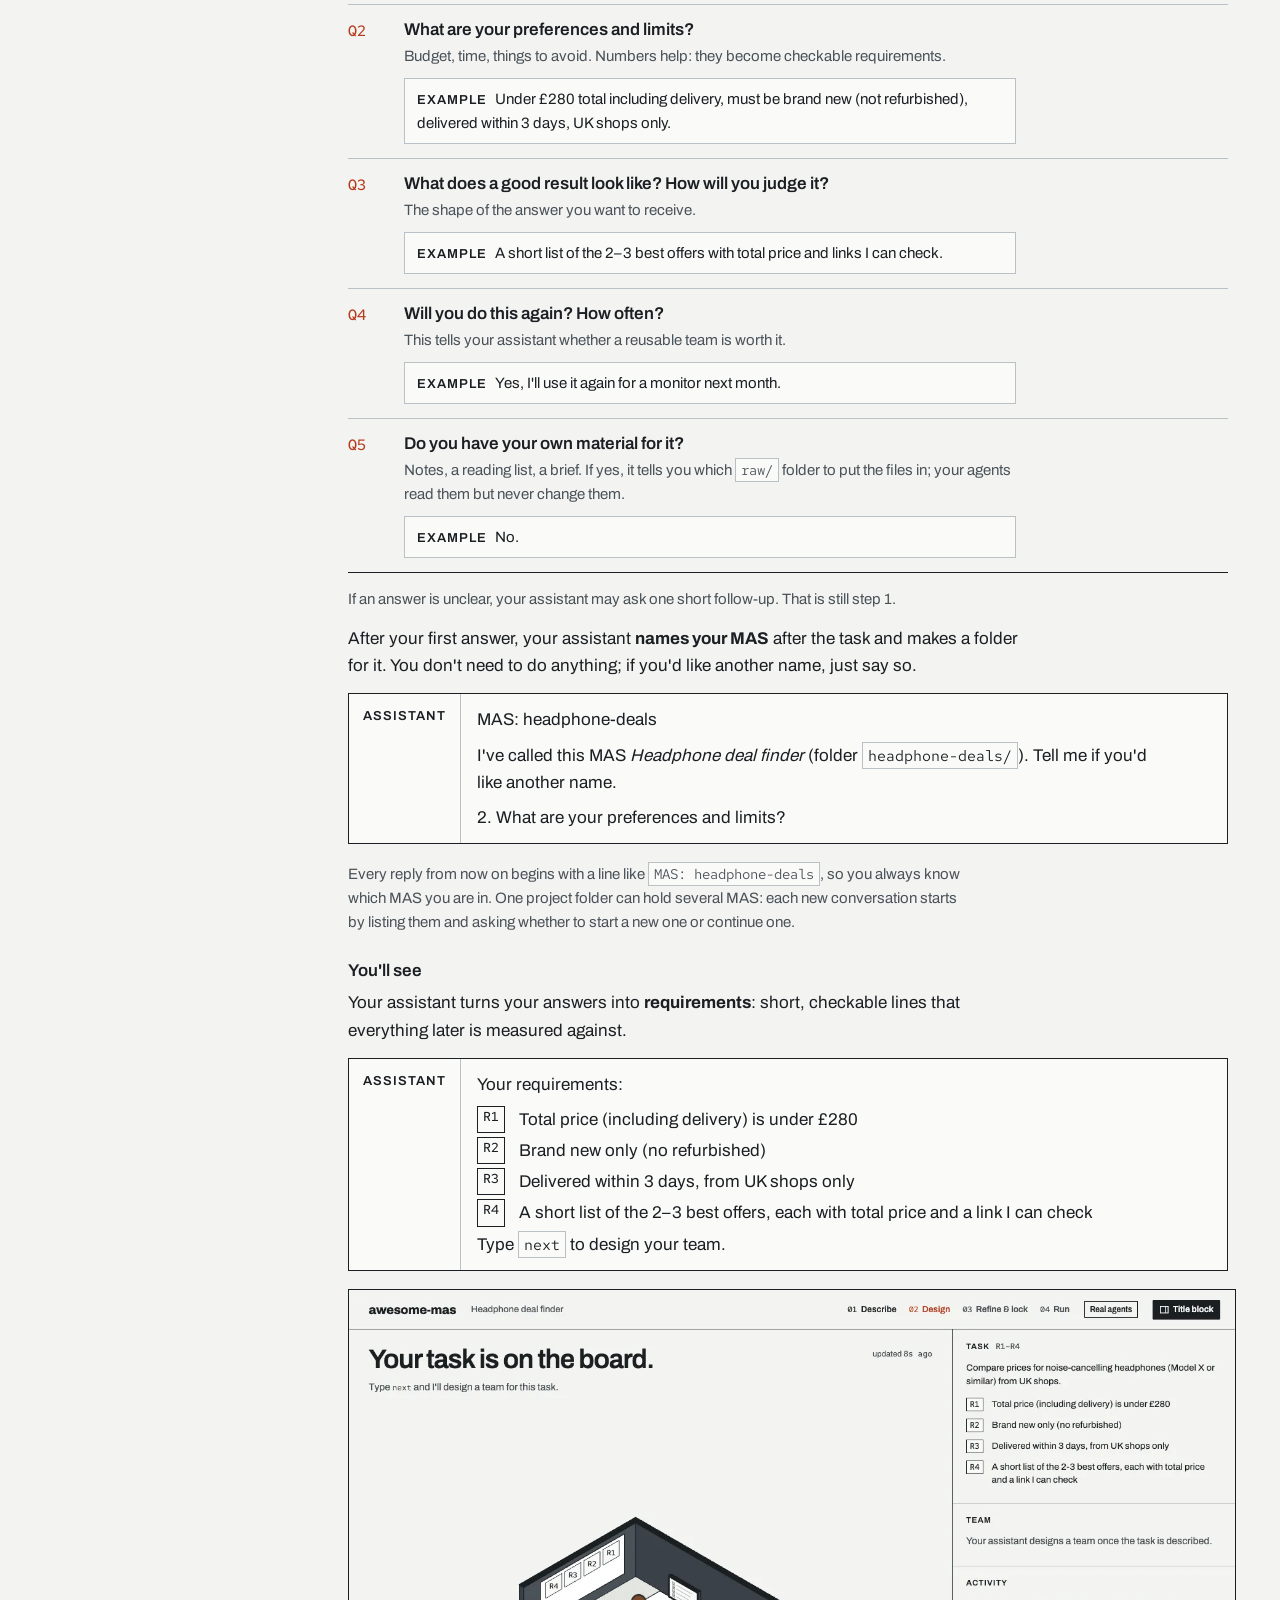
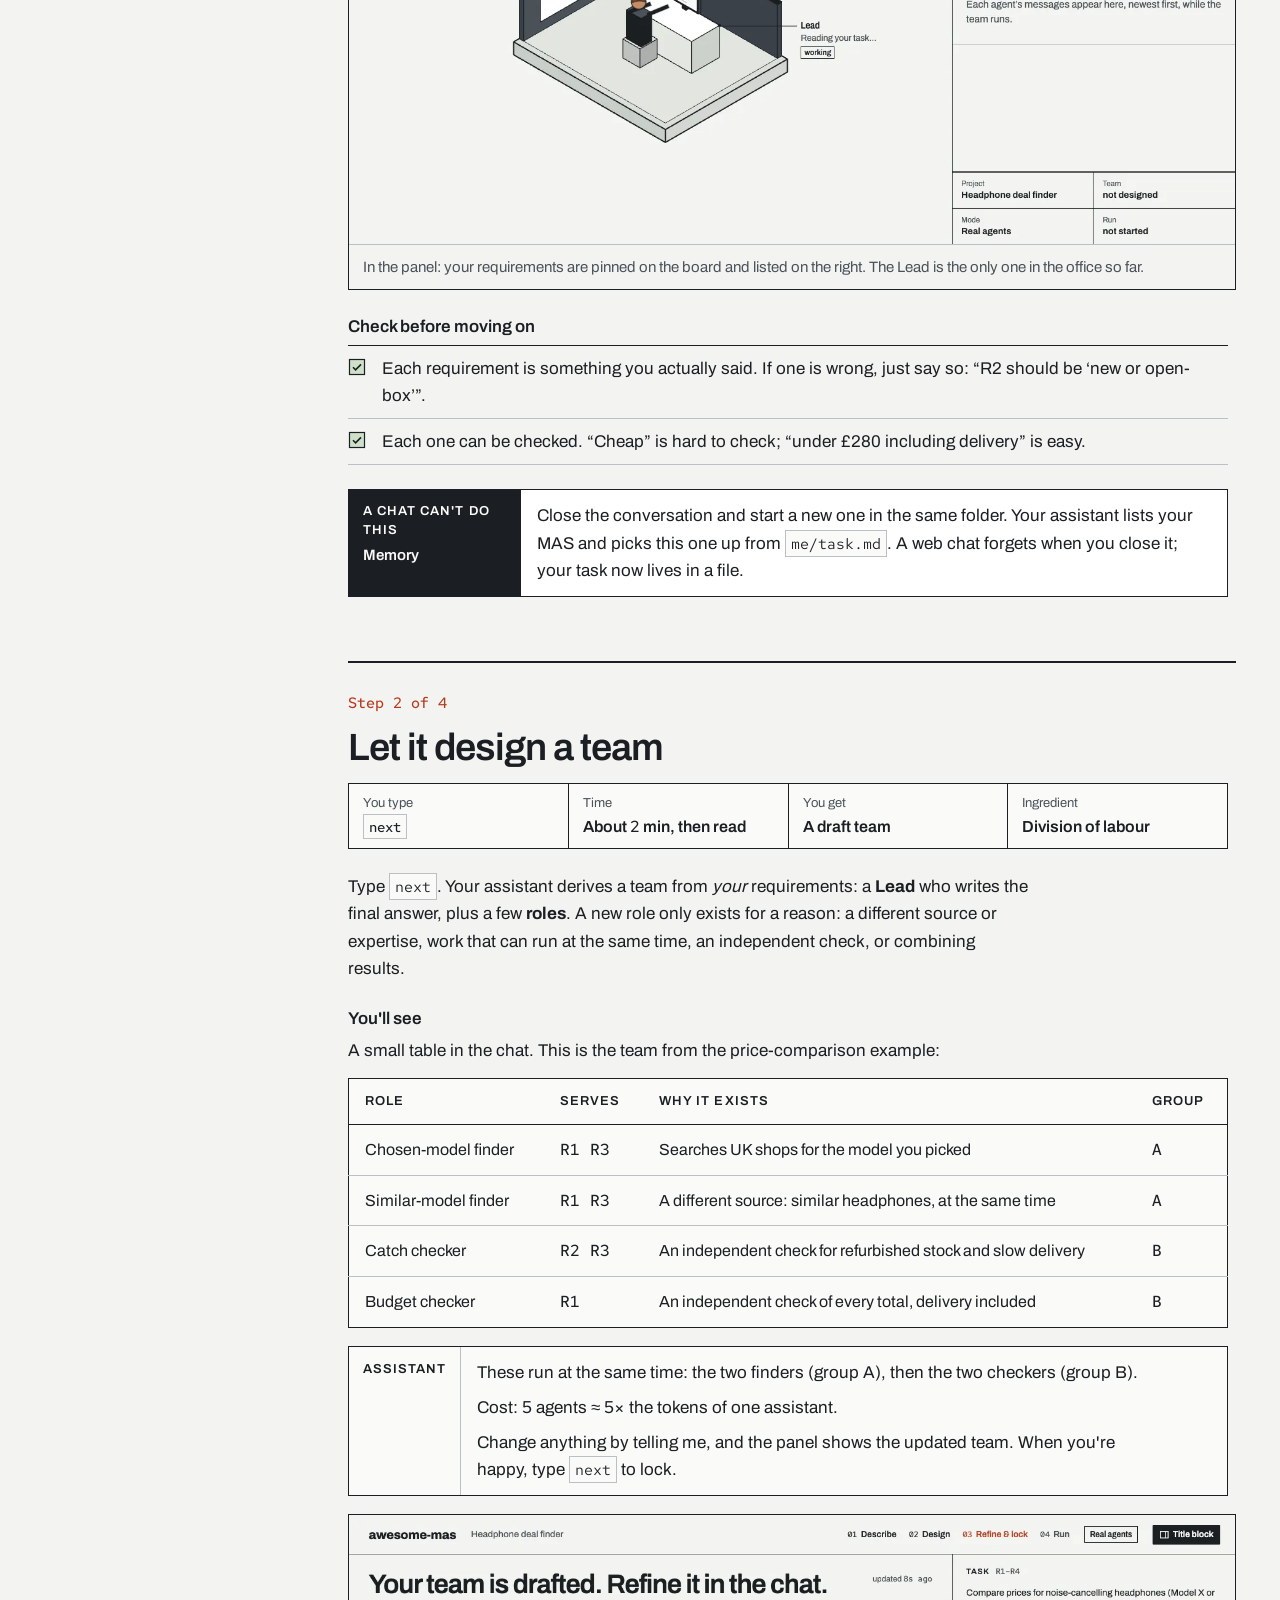
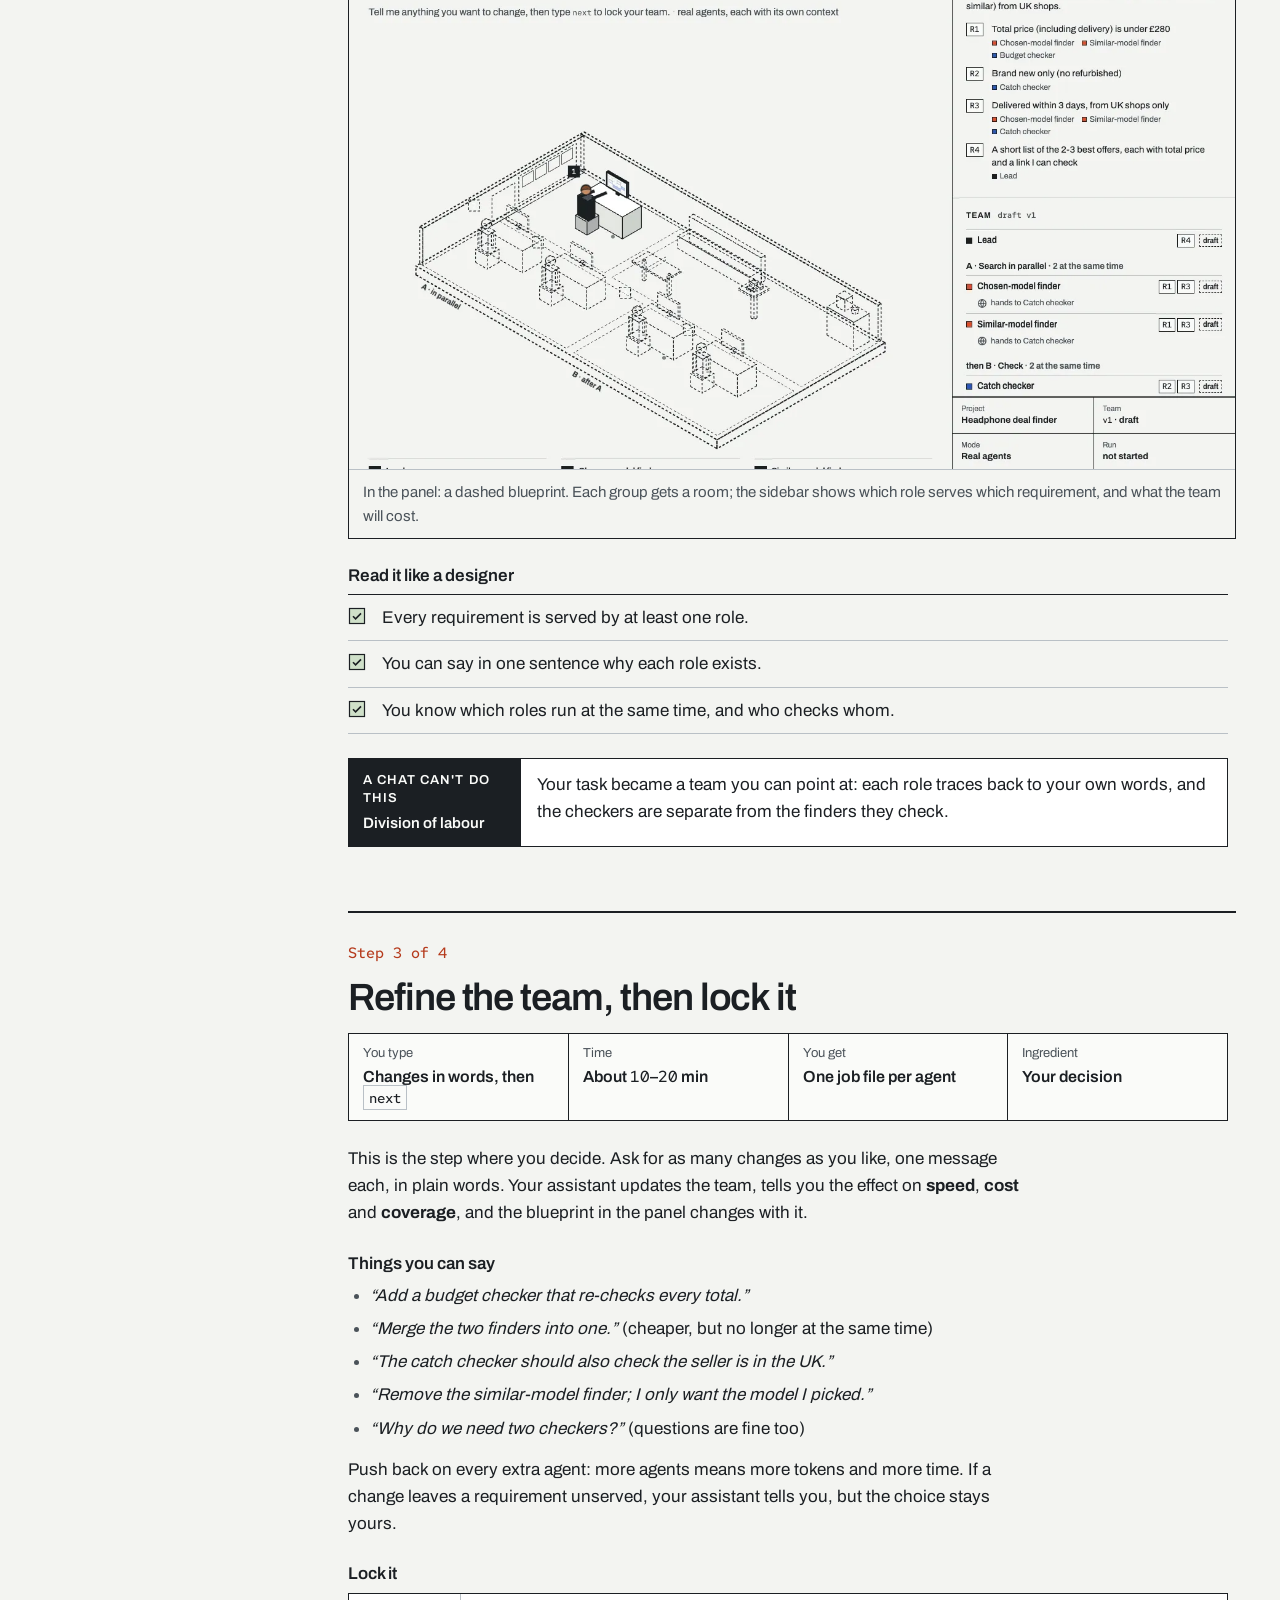
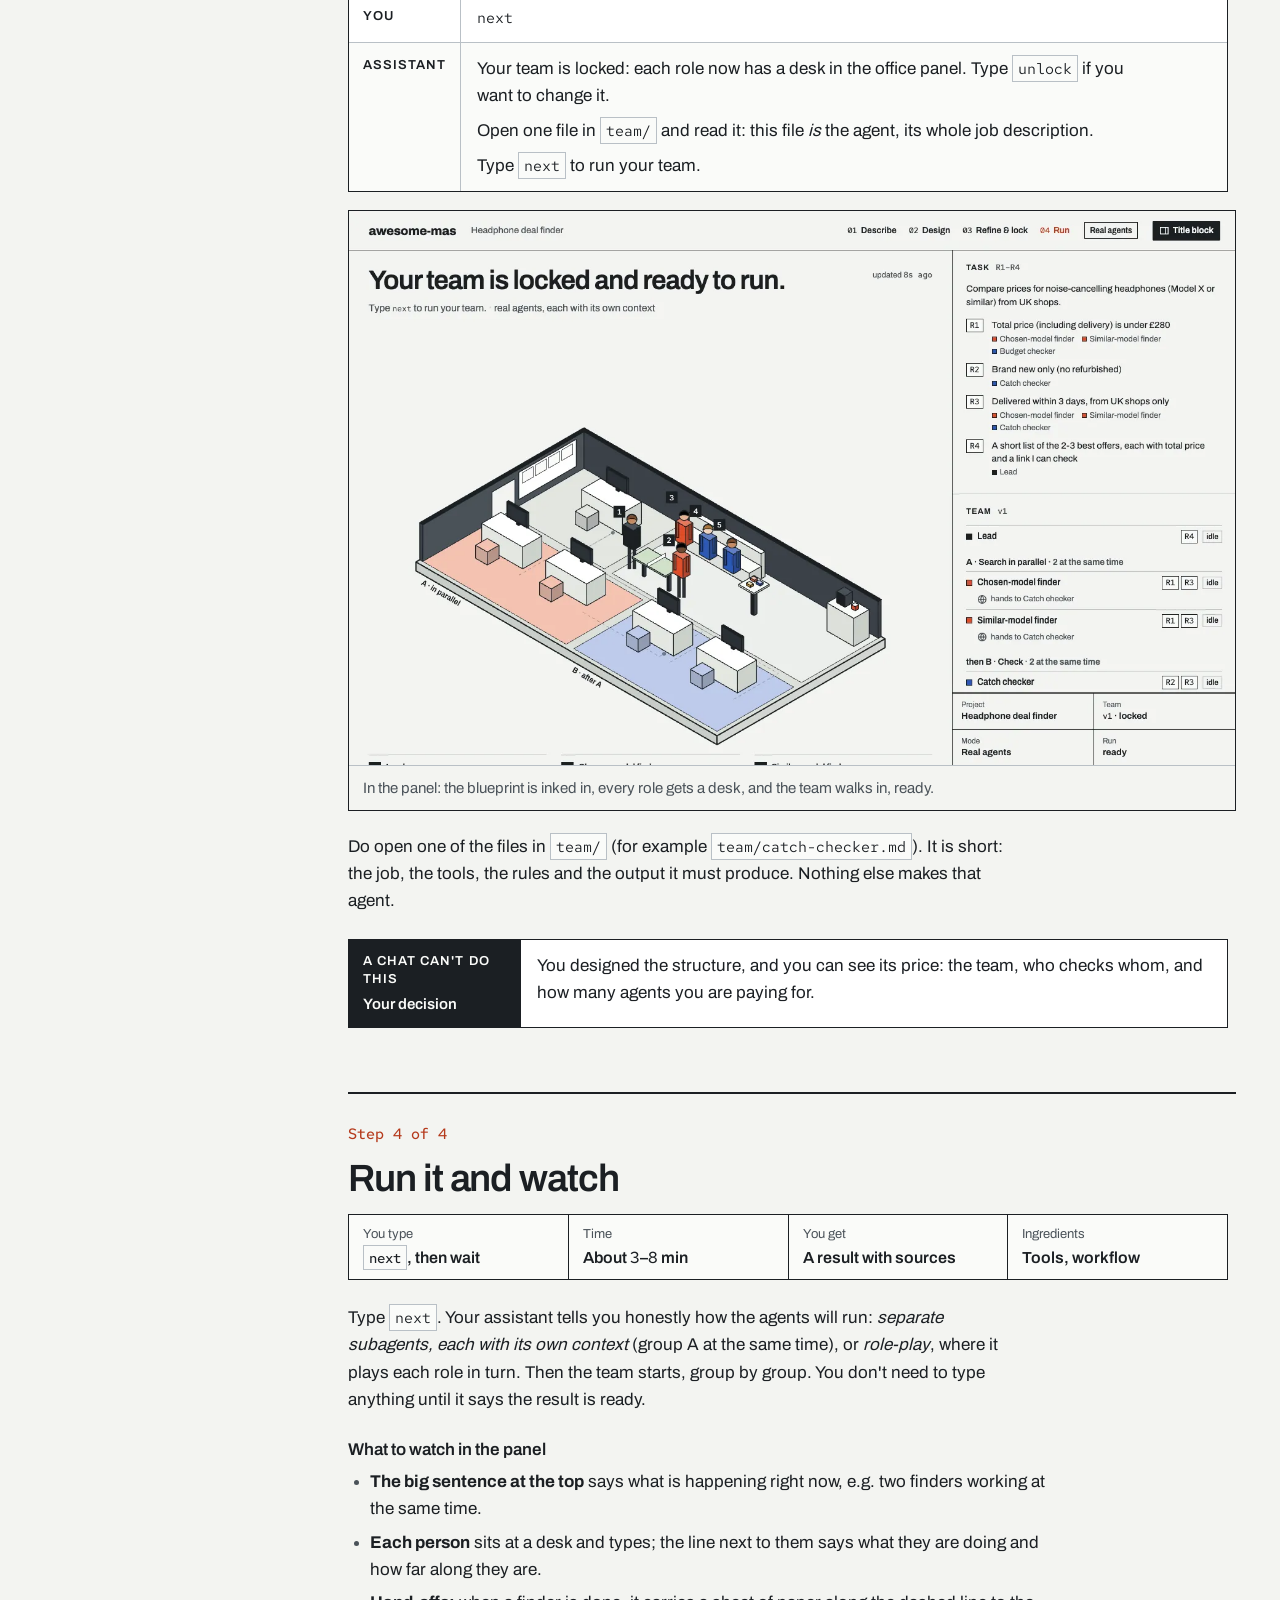
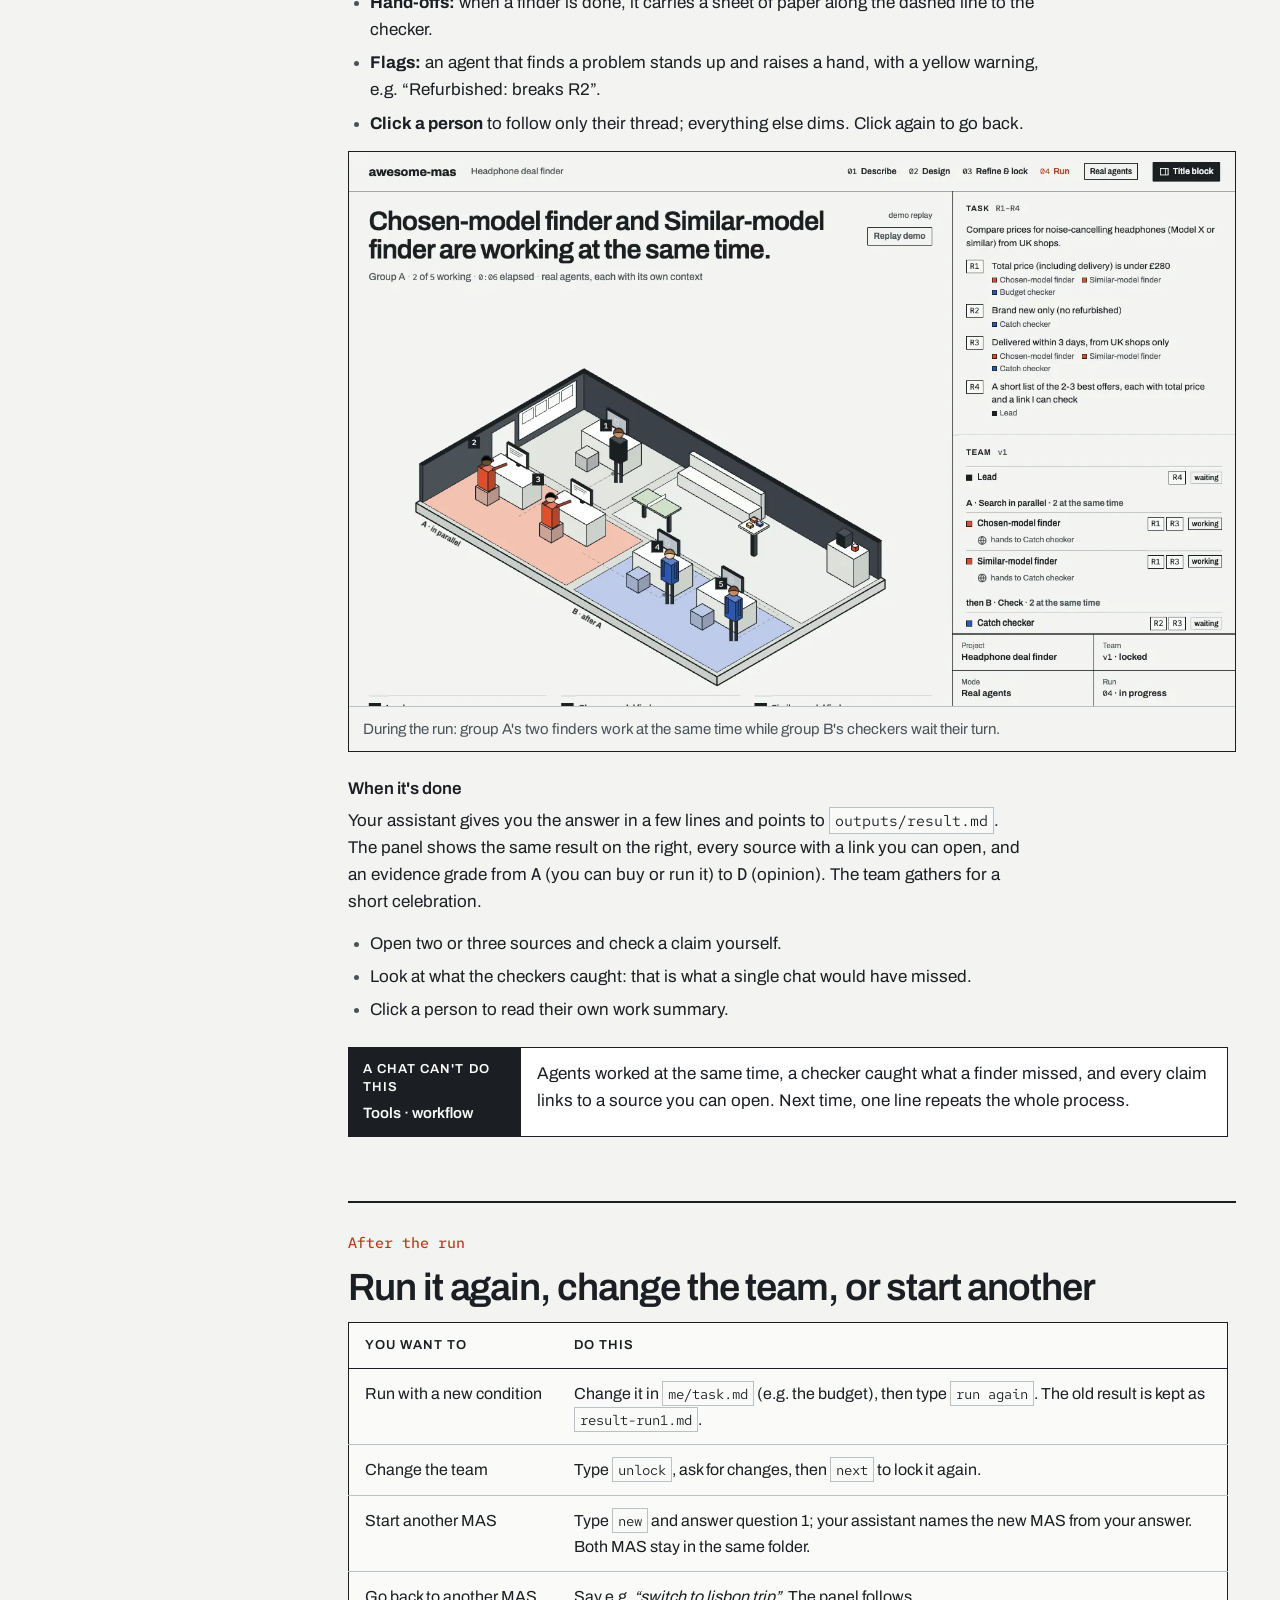
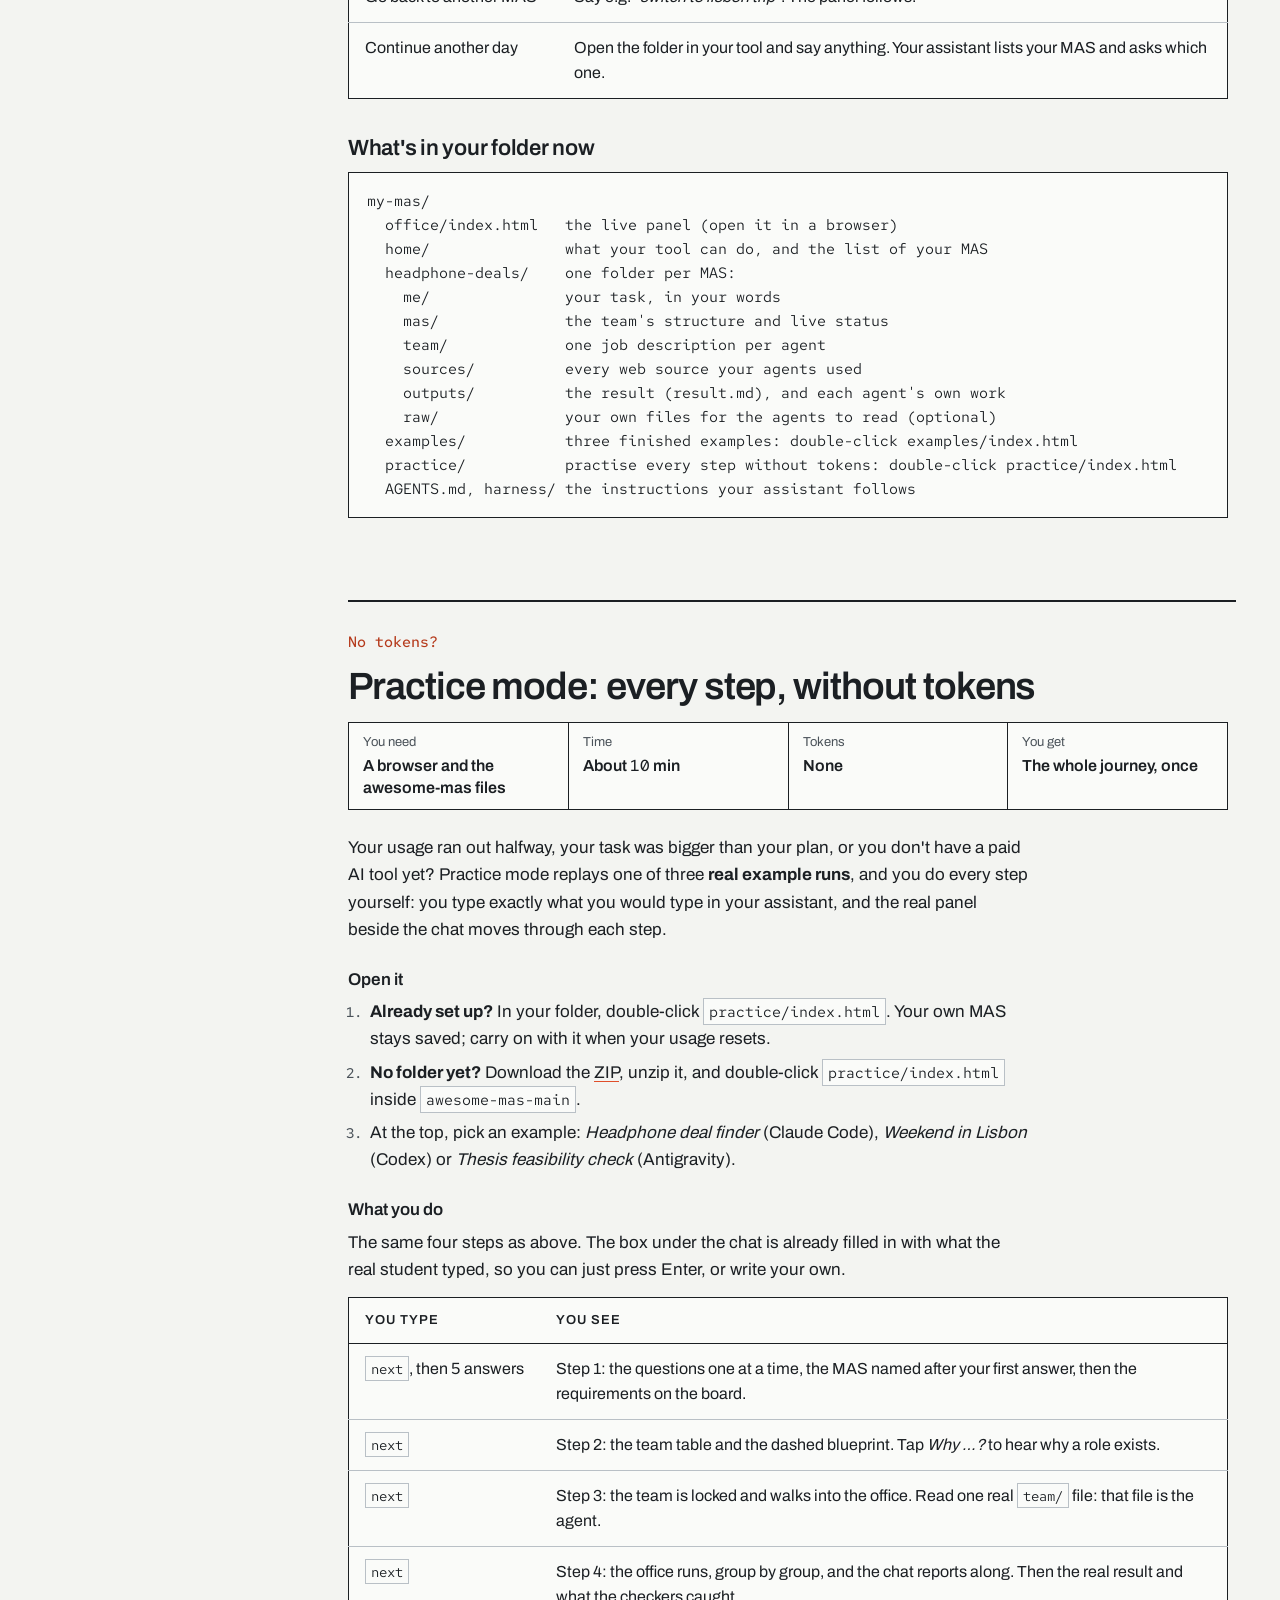
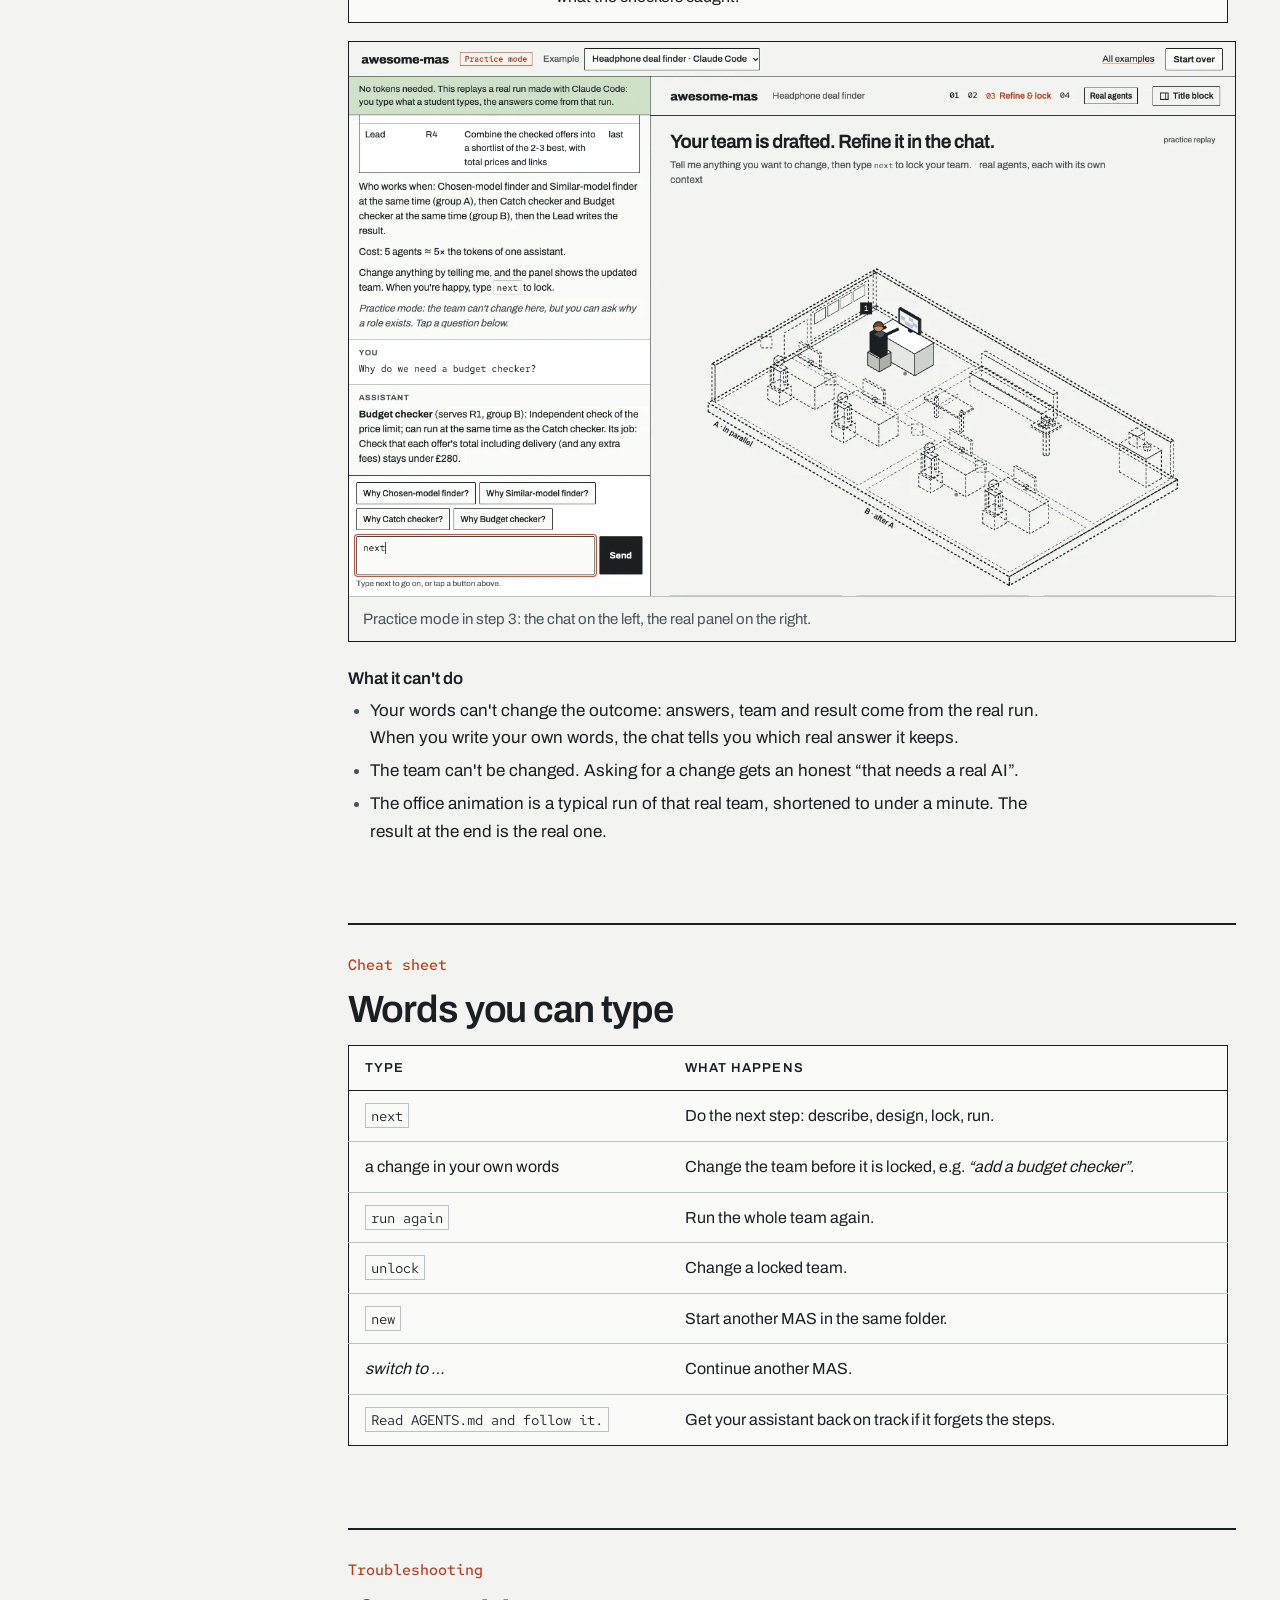
==== commit 1fd40a72: "Handle async subagents and resume runs that stopped halfway - Running roles: when the subagent tool " ====
--- a/docs/index.html
+++ b/docs/index.html
@@ -339,7 +339,7 @@
           </div>
           <div class="panel" role="tabpanel" id="t-agy-cli" aria-labelledby="b-agy-cli"><ol>
             <li><b>Open a terminal.</b> macOS: press Cmd+Space, type <code>Terminal</code>, press Enter. Windows: open the Start menu, type <code>PowerShell</code>, press Enter.</li>
-            <li><b>Copy the line for your computer, paste it into the terminal and press Enter.</b> It installs the Antigravity CLI (if you don't have it yet), makes a folder <code>my-mas</code> on your Desktop, starts Antigravity there and gives it the setup sentence:
+            <li><b>Copy the line for your computer, paste it into the terminal (not into an Antigravity chat that is already open) and press Enter.</b> It installs the Antigravity CLI (if you don't have it yet), makes a folder <code>my-mas</code> on your Desktop, starts Antigravity there and gives it the setup sentence:
               <div class="type"><span class="type-k">macOS</span><span class="type-v" id="cmd-agy-mac">curl -fsSL https://antigravity.google/cli/install.sh | bash &amp;&amp; export PATH="$HOME/.local/bin:$PATH" &amp;&amp; mkdir -p ~/Desktop/my-mas &amp;&amp; cd ~/Desktop/my-mas &amp;&amp; agy --dangerously-skip-permissions -i "Set up awesome-mas here: read https://raw.githubusercontent.com/weixijia/awesome-mas/main/SETUP.md and follow it."</span><button class="copy" type="button" data-copy="cmd-agy-mac"><svg viewBox="0 0 16 16" aria-hidden="true" fill="none" stroke="currentColor" stroke-width="1.5"><rect x="5" y="5" width="8.5" height="8.5"/><path d="M3 10.5V2.5h8"/></svg>Copy</button></div>
               <div class="type"><span class="type-k">Windows</span><span class="type-v" id="cmd-agy-win">irm https://antigravity.google/cli/install.ps1 | iex; $env:Path += ";$env:LOCALAPPDATA\agy\bin"; $d = Join-Path ([Environment]::GetFolderPath('Desktop')) 'my-mas'; New-Item -ItemType Directory -Force $d | Out-Null; Set-Location $d; agy --dangerously-skip-permissions -i "Set up awesome-mas here: read https://raw.githubusercontent.com/weixijia/awesome-mas/main/SETUP.md and follow it."</span><button class="copy" type="button" data-copy="cmd-agy-win"><svg viewBox="0 0 16 16" aria-hidden="true" fill="none" stroke="currentColor" stroke-width="1.5"><rect x="5" y="5" width="8.5" height="8.5"/><path d="M3 10.5V2.5h8"/></svg>Copy</button></div></li>
             <li><b>The first time</b> Antigravity asks you to pick a colour scheme and a display mode (any is fine) and to <b>sign in</b> with your Google account.</li>
@@ -364,7 +364,8 @@
           <div class="panel" role="tabpanel" id="t-agy" aria-labelledby="b-agy" hidden><ol>
             <li>Install the <a href="https://antigravity.google/">Antigravity</a> IDE and sign in with your Google account. Make a new, empty folder on your Desktop, e.g. <code>my-mas</code> (empty matters: your assistant will not touch files that are already there).</li>
             <li>Choose <b>Open Folder</b> and pick that folder. If it asks whether you trust the folder, choose yes.</li>
-            <li>Paste the <a href="#sentence">setup sentence</a> into the agent chat and press Enter. Allow it to edit files in this folder when asked.</li></ol></div>
+            <li>Paste the <a href="#sentence">setup sentence</a> into the agent chat and press Enter. Allow it to edit files in this folder when asked.</li>
+            <li>Watch the panel in your normal browser (it opens there at setup). Clicking <code>office/index.html</code> inside the IDE shows its code, not the live panel.</li></ol></div>
           <div class="panel" role="tabpanel" id="t-claude-app" aria-labelledby="b-claude-app" hidden><ol>
             <li>Install the <a href="https://claude.com/download">Claude desktop app</a> and sign in. Make a new, empty folder on your Desktop, e.g. <code>my-mas</code> (empty matters: your assistant will not touch files that are already there).</li>
             <li>Open the <b>Code</b> tab, choose <b>Open folder…</b> and pick that folder. If the app asks whether you trust it, choose <b>trust</b>.</li>
@@ -644,12 +645,13 @@
           <details><summary>The setup sentence fails: it can't download.</summary><div><p>Use the ZIP: download it from the link under A2, unzip it, move everything inside <code>awesome-mas-main</code> into your folder, then open the folder in your tool and type <code>next</code>.</p></div></details>
           <details><summary>Every file edit asks me for permission.</summary><div><p>You started your tool without the no-questions option. In the Antigravity CLI, type <code>/exit</code>, then start it again in your folder with <code>agy --dangerously-skip-permissions</code> (Claude Code: <code>claude --dangerously-skip-permissions</code>; Codex: <code>codex --search --dangerously-bypass-approvals-and-sandbox</code>). In Claude Code or the Claude app, restart it in this folder and choose to trust it. In other tools, choose the mode that accepts file edits in this folder.</p></div></details>
           <details><summary>The panel didn't open.</summary><div><p>Type <code>open the panel</code> in your assistant. Or open your folder (e.g. <code>my-mas</code> on your Desktop) and double-click <code>office/index.html</code>. Keep that page open: it follows every MAS in this folder.</p></div></details>
-          <details><summary>The panel doesn't update.</summary><div><p>Reload the browser page. Make sure you opened the <code>office/index.html</code> inside your project folder, not a copy somewhere else.</p></div></details>
-          <details><summary>My assistant doesn't follow the steps.</summary><div><p>Type <code>Read AGENTS.md and follow it.</code> and then <code>next</code>.</p></div></details>
+          <details><summary>The panel doesn't update.</summary><div><p>Reload the browser page. Make sure you opened the <code>office/index.html</code> inside your project folder, not a copy somewhere else, and in a browser: in a code editor such as the Antigravity IDE, a clicked <code>office/index.html</code> shows its code, not the live panel.</p></div></details>
+          <details><summary>My assistant doesn't follow the steps.</summary><div><p>Type <code>Read AGENTS.md and follow it.</code> and then <code>next</code>. Your assistant loads this folder's instructions by itself only when it is started inside the folder: in the Antigravity CLI, type <code>/exit</code>, then <code>cd ~/Desktop/my-mas</code> (Windows: <code>cd "$([Environment]::GetFolderPath('Desktop'))\my-mas"</code>) and <code>agy --dangerously-skip-permissions</code>.</p></div></details>
+          <details><summary>The run stopped halfway, or it keeps asking me to type <code>next</code> while agents work.</summary><div><p>While agents are working you don't need to type anything; some tools (e.g. Antigravity) post a short update each time an agent finishes. If the run really stopped (you closed the chat, or your usage ran out), start your assistant in your folder, pick your MAS, then type <code>next</code>: it keeps the work already done and runs only the agents that didn't finish.</p></div></details>
           <details><summary>It says role-play instead of real agents.</summary><div><p>Your tool can't start separate agents here, so your assistant plays each role in turn. The steps and the office are the same; it just takes longer, and the panel says so honestly.</p></div></details>
           <details><summary>An agent says a web page wouldn't open.</summary><div><p>Some sites block automated readers. Your agents are told to say so and use another source instead of guessing. If an important source is missing, open it yourself and check.</p></div></details>
           <details><summary>The run takes too long.</summary><div><p>Say <em>“finish with what you have”</em>. Next time, use a smaller team (type <code>unlock</code>, merge or remove roles).</p></div></details>
-          <details><summary>I ran out of usage.</summary><div><p>Your files are safe; continue when your usage resets (in the Antigravity CLI, <code>/usage</code> shows your quota). Meanwhile, double-click <code>practice/index.html</code> in your folder: <b>practice mode</b> replays a real example run, step by step, with no tokens. You type <code>next</code> and the answers (they are filled in for you), and the panel next to the chat moves through every step, from the task board to the finished result. Your words can't change that run; it shows you the whole journey (see <a href="#practice">Practice mode</a>). Next time, start with a smaller team.</p></div></details>
+          <details><summary>I ran out of usage.</summary><div><p>Your files are safe; continue when your usage resets (in the Antigravity CLI, <code>/usage</code> shows your quota). If a run stopped halfway, pick your MAS and type <code>next</code>: it finishes the run and keeps the work already done. Meanwhile, double-click <code>practice/index.html</code> in your folder: <b>practice mode</b> replays a real example run, step by step, with no tokens. You type <code>next</code> and the answers (they are filled in for you), and the panel next to the chat moves through every step, from the task board to the finished result. Your words can't change that run; it shows you the whole journey (see <a href="#practice">Practice mode</a>). Next time, start with a smaller team.</p></div></details>
         </section>
 
         <!-- why -->
